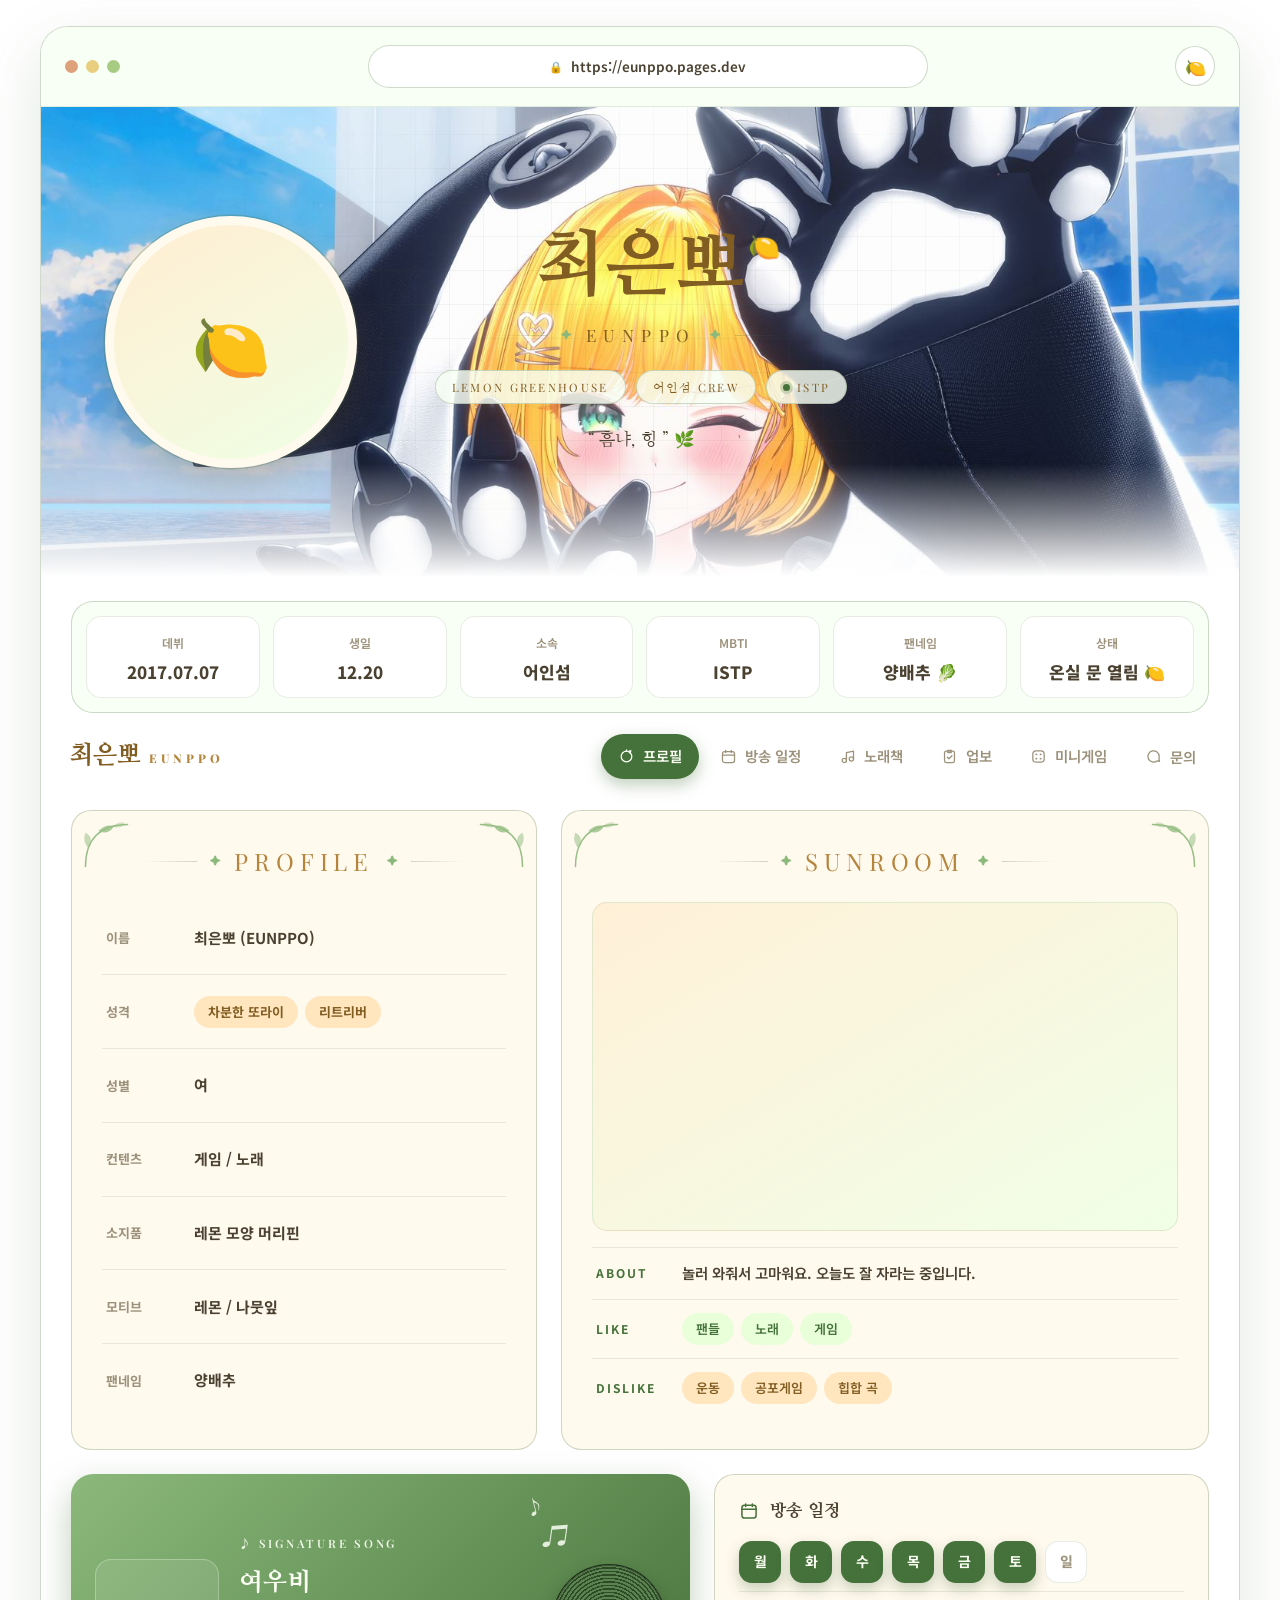
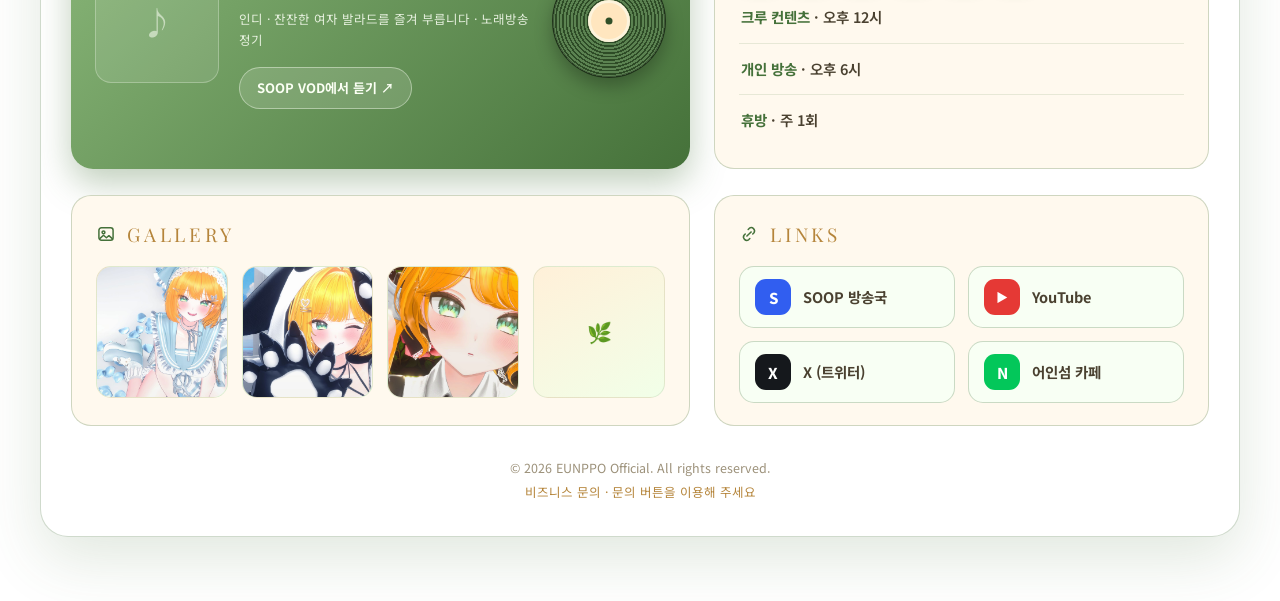
==== index.html @ ec1ce9b8 "Add files via upload" ====
<!DOCTYPE html>
<html lang="ko">
<head>
<meta charset="UTF-8">
<meta name="viewport" content="width=1180, user-scalable=yes">
<title>최은뽀 · 프로필</title>
<meta name="description" content="EUNPPO OFFICIAL — 최은뽀 프로필 페이지. 프로필 · 방송 일정 · 노래책.">
<meta property="og:type" content="website">
<meta property="og:title" content="최은뽀 · EUNPPO OFFICIAL">
<meta property="og:description" content="EUNPPO OFFICIAL — 볕 잘 드는 자리의 레몬나무 한 그루.">
<meta property="og:image" content="https://profile.img.sooplive.co.kr/LOGO/eu/eunpp0/eunpp0.jpg">
<link rel="icon" type="image/jpeg" href="https://profile.img.sooplive.co.kr/LOGO/eu/eunpp0/eunpp0.jpg">
<link rel="preconnect" href="https://fonts.googleapis.com">
<link rel="preconnect" href="https://fonts.gstatic.com" crossorigin>
<link href="https://fonts.googleapis.com/css2?family=Nanum+Myeongjo:wght@400;700;800&family=Playfair+Display:ital,wght@0,500;0,600;1,500&family=Noto+Sans+KR:wght@400;500;700;800&display=swap" rel="stylesheet">
<link rel="stylesheet" href="https://cdn.jsdelivr.net/gh/orioncactus/pretendard@v1.3.9/dist/web/static/pretendard.min.css">
<link rel="stylesheet" href="./style.css">
<script src="./pcview.js"></script>
<style>
  body{ --char:url('./assets/char.png'); }

  /* ── hero (moyo structure: photo fills the hero, avatar left / text centre / empty right slot) ── */
  .hero{ position:relative; height:470px; overflow:hidden;
    background:linear-gradient(180deg, var(--sub) 0%, var(--main) 58%, var(--sheet) 100%); }
  .hero::before{ content:''; position:absolute; inset:0; z-index:2; pointer-events:none;
    background-image:
      repeating-linear-gradient(0deg, var(--line-soft) 0 1px, transparent 1px 34px),
      repeating-linear-gradient(90deg, var(--line-soft) 0 1px, transparent 1px 34px);
    opacity:.5;
    -webkit-mask-image:radial-gradient(60% 80% at 50% 45%, #000 30%, transparent 78%);
            mask-image:radial-gradient(60% 80% at 50% 45%, #000 30%, transparent 78%); }
  .hero::after{ content:''; position:absolute; inset:0; z-index:2; pointer-events:none;
    background:linear-gradient(180deg, transparent 76%, var(--sheet) 100%); }
  #heroBg{ position:absolute; inset:0; width:100%; height:100%; object-fit:cover;
    object-position:50% 20%; display:block; }
  .hero-in{ position:relative; z-index:3; height:100%; display:flex; align-items:center; gap:52px; padding:0 64px; }
  .hero-ava{ flex-shrink:0; }
  .avatar{
    width:252px; height:252px; border-radius:50%;
    border:9px solid var(--card);
    box-shadow:0 0 0 1.5px var(--line), 0 14px 34px color-mix(in srgb, var(--main-deep) 20%, transparent);
    background:linear-gradient(150deg, color-mix(in srgb,var(--main) 70%,#fff), color-mix(in srgb,var(--sub) 70%,#fff));
    display:flex; align-items:center; justify-content:center;
    font-size:calc(64px * var(--fs-display));
    overflow:hidden; cursor:pointer;
  }
  .avatar img{ width:100%; height:100%; object-fit:cover; border-radius:50%; display:none; }
  .hero-mid{ flex:1; text-align:center; min-width:0; }
  .hero-right{ flex:0 0 250px; height:100%; }
  .h-title{
    font-family:var(--disp); font-weight:800;
    font-size:calc(72px * var(--fs-display)); line-height:1.05; letter-spacing:.04em;
    color:var(--logo); position:relative; display:inline-block;
  }
  .h-title .h-leaf{ position:absolute; right:-36px; top:6px; font-size:calc(26px * var(--fs-title)); }
  .h-sub{
    display:flex; align-items:center; justify-content:center; gap:14px; margin-top:16px;
    font-family:var(--serif); font-size:calc(17px * var(--fs-title)); letter-spacing:.42em;
    color:var(--main-deep);
  }
  .h-sub i{ flex:0 0 54px; height:1px; background:linear-gradient(90deg,transparent,var(--line)); }
  .h-sub i:last-child{ background:linear-gradient(-90deg,transparent,var(--line)); }
  .h-sub .dm{ font-size:calc(11px * var(--fs-label)); letter-spacing:0; color:var(--sub-mid); }
  .h-badges{ display:flex; justify-content:center; gap:10px; margin-top:20px; flex-wrap:wrap; }
  .hb{
    font-family:var(--serif); font-size:calc(11.5px * var(--fs-label)); letter-spacing:.2em;
    color:var(--main-deep); border:1.5px solid var(--line); border-radius:var(--radius-pill);
    background:color-mix(in srgb, var(--card2) 82%, transparent); padding:7px 16px 6px;
    display:inline-flex; align-items:center; gap:7px;
  }
  .hb.live b{ width:7px; height:7px; border-radius:50%; background:var(--accent);
    box-shadow:0 0 0 3px color-mix(in srgb,var(--accent) 24%,transparent); animation:pulse 1.6s ease infinite; }
  @keyframes pulse{ 0%,100%{transform:scale(1)} 50%{transform:scale(1.25)} }
  .h-quote{ margin-top:22px; font-family:var(--disp); font-size:calc(16.5px * var(--fs-title)); color:var(--text); }

  /* ── stat strip ── */
  .strip-wrap{ margin:24px 30px 0; background:var(--card2); border:1.5px solid var(--line); border-radius:22px; padding:14px; }
  .strip{ display:grid; grid-template-columns:repeat(6,minmax(0,1fr)); gap:13px; }
  .stat{ background:var(--sheet); border:1px solid var(--line-soft); border-radius:15px; padding:16px 8px 14px; text-align:center; }
  .stat .s-k{ display:block; font-size:calc(12px * var(--fs-body)); font-weight:600; color:var(--text-soft); }
  .stat .s-v{ display:block; font-size:calc(17px * var(--fs-title)); font-weight:800; color:var(--text); margin-top:8px; line-height:1.3; word-break:keep-all; }

  /* ── duo ── */
  .duo{ display:grid; grid-template-columns:.72fr 1fr; gap:24px; margin:24px 30px 0; align-items:stretch; }
  .duo > *{ min-width:0; }
  .plist{ flex:1; display:flex; flex-direction:column; }
  .prow{ flex:1; display:flex; align-items:center; gap:14px; padding:9px 4px; border-bottom:1px solid var(--line-soft); }
  .prow:last-child{ border-bottom:none; }
  .pkey{ width:74px; flex-shrink:0; font-size:calc(13px * var(--fs-body)); font-weight:700; color:var(--text-soft); }
  .pval{ flex:1; font-size:calc(15px * var(--fs-body)); font-weight:700; color:var(--text); line-height:1.5; word-break:keep-all; }

  .cc-body{ flex:1; display:flex; flex-direction:column; gap:16px; min-height:0; }
  .cc-img{ flex:none; aspect-ratio:16/9; border-radius:15px; position:relative; overflow:hidden;
    background:linear-gradient(150deg, color-mix(in srgb,var(--main) 62%,#fff), color-mix(in srgb,var(--sub) 62%,#fff));
    border:1px solid var(--line-soft); display:flex; align-items:center; justify-content:center;
    font-size:calc(26px * var(--fs-display)); color:var(--main-dark); }
  .cc-img iframe{ position:absolute; inset:0; width:100%; height:100%; border:0; }
  .cc-rows{ flex-shrink:0; display:flex; flex-direction:column; }
  .d-row{ display:flex; align-items:center; gap:14px; padding:13px 4px; border-top:1px solid var(--line-soft);
    color:var(--text); font-size:calc(14.5px * var(--fs-body)); }
  .d-row b{ font-size:calc(12px * var(--fs-label)); color:var(--sub-deep); letter-spacing:.16em; flex-shrink:0; width:72px; }
  .d-row span{ flex:1; font-weight:600; }

  /* ── signature song + schedule ── */
  .mid-duo{ display:grid; grid-template-columns:1.25fr 1fr; gap:24px; margin:24px 30px 0; }
  .mid-duo > *{ min-width:0; }
  .player{ position:relative; overflow:hidden; border-radius:22px;
    background:linear-gradient(135deg, var(--sub-mid), var(--sub-deep));
    padding:24px 152px 24px 24px; display:flex; align-items:center; gap:20px;
    color:var(--ink-on-dark); box-shadow:0 14px 34px color-mix(in srgb,var(--sub-deep) 34%,transparent); }
  .p-art{ flex-shrink:0; width:124px; height:124px; border-radius:16px;
    background:rgba(255,255,255,.10); border:1.5px solid color-mix(in srgb,var(--ink-on-dark) 28%,transparent);
    display:flex; align-items:center; justify-content:center;
    font-size:calc(32px * var(--fs-display)); color:color-mix(in srgb,var(--ink-on-dark) 55%,transparent); overflow:hidden; }
  .p-art img{ width:100%; height:100%; object-fit:cover; display:none; }
  .p-info{ flex:1; min-width:0; }
  .p-eyebrow{ font-family:var(--serif); font-size:calc(11.5px * var(--fs-label)); font-weight:600; letter-spacing:.24em; opacity:.9; }
  .p-title{ font-family:var(--disp); font-size:calc(25px * var(--fs-title)); font-weight:800; margin-top:8px; }
  .p-sub{ font-size:calc(12.5px * var(--fs-label)); opacity:.85; margin-top:4px; }
  .p-go{ display:inline-flex; align-items:center; gap:7px; margin-top:16px;
    border:1.5px solid color-mix(in srgb,var(--ink-on-dark) 42%,transparent);
    background:color-mix(in srgb,var(--ink-on-dark) 14%,transparent); color:var(--ink-on-dark);
    border-radius:var(--radius-pill); padding:9px 17px;
    font-size:calc(13px * var(--fs-body)); font-weight:700; transition:all var(--transition); }
  .p-go:hover{ background:var(--ink-on-dark); color:var(--main-deep); }
  .vinyl{ position:absolute; right:24px; top:50%; transform:translateY(-50%);
    width:114px; height:114px; border-radius:50%;
    background:repeating-radial-gradient(circle at 50% 50%,
      color-mix(in srgb, var(--sub-deep) 66%, #000000) 0 1.5px,
      color-mix(in srgb, var(--sub-deep) 88%, #FFFFFF) 1.5px 3.5px);
    box-shadow:inset 0 0 0 2px rgba(0,0,0,.32), 0 8px 18px rgba(0,0,0,.28);
    animation:spin 4.5s linear infinite; }
  .vinyl i{ position:absolute; left:50%; top:50%; transform:translate(-50%,-50%);
    width:42px; height:42px; border-radius:50%; background:var(--main);
    box-shadow:inset 0 0 0 3px color-mix(in srgb,var(--ink-on-dark) 55%,transparent); }
  .vinyl i::after{ content:''; position:absolute; left:50%; top:50%; transform:translate(-50%,-50%);
    width:7px; height:7px; border-radius:50%; background:color-mix(in srgb,var(--sub-deep) 70%,#000); }
  .pnote{ position:absolute; color:color-mix(in srgb,var(--ink-on-dark) 85%,transparent); pointer-events:none; }
  .pnote.n1{ right:146px; top:16px; font-size:19px; transform:rotate(-14deg); }
  .pnote.n2{ right:120px; top:38px; font-size:27px; transform:rotate(8deg); }
  @media (prefers-reduced-motion:reduce){ .vinyl{ animation:none } .hb.live b{ animation:none } }
  @keyframes spin{ to{ transform:translateY(-50%) rotate(360deg) } }

  .days{ display:flex; gap:9px; flex-wrap:wrap; margin-bottom:8px; }
  .day{ width:42px; height:42px; border-radius:13px; display:flex; align-items:center; justify-content:center;
    font-size:calc(14px * var(--fs-body)); font-weight:700;
    background:var(--sheet); border:1px solid var(--line-soft); color:var(--text-soft); }
  .day.on{ background:var(--accent); border-color:transparent; color:var(--ink-on-dark);
    box-shadow:0 6px 14px color-mix(in srgb,var(--sub-deep) 30%,transparent); }
  .s-row{ padding:13px 2px; font-size:calc(14.5px * var(--fs-body)); font-weight:600; color:var(--text); border-top:1px solid var(--line-soft); }
  .s-row:first-of-type{ margin-top:6px; }
  .s-row b{ color:var(--sub-deep); }

  /* ── archive rail ── */
  .adv{ margin:26px 30px 0; background:var(--card); border:1.5px solid var(--line); border-radius:20px; padding:22px 24px; }
  .adv-wrap{ position:relative; }
  .adv-grid{ display:grid; grid-auto-flow:column; grid-auto-columns:calc(33.333% - 12px); gap:18px;
    overflow-x:auto; scroll-behavior:smooth; scrollbar-width:none; padding-bottom:4px; }
  .adv-grid::-webkit-scrollbar{ display:none; }
  .acard{ background:var(--card2); border:1.5px solid var(--line); border-radius:17px; overflow:hidden;
    transition:transform .18s ease, box-shadow .18s ease; }
  .acard:hover{ transform:translateY(-3px); box-shadow:var(--shadow-hover); }
  .a-thumb{ aspect-ratio:16/9; position:relative;
    background:linear-gradient(150deg, color-mix(in srgb,var(--main) 60%,#fff), color-mix(in srgb,var(--sub) 60%,#fff));
    display:flex; align-items:center; justify-content:center; }
  .a-thumb iframe{ position:absolute; inset:0; width:100%; height:100%; border:0; }
  .a-thumb .pl{ width:40px; height:40px; border-radius:50%; border:2px solid var(--line);
    color:var(--main-dark); display:flex; align-items:center; justify-content:center;
    font-size:13px; padding-left:3px; }
  .a-meta{ padding:13px 15px 15px; }
  .a-cat{ font-size:calc(11.5px * var(--fs-label)); font-weight:700; color:var(--sub-deep); }
  .a-title{ font-size:calc(14.5px * var(--fs-body)); font-weight:700; color:var(--text); margin-top:5px; line-height:1.4; }
  .adv-btn{ position:absolute; top:50%; transform:translateY(-50%); z-index:3;
    width:38px; height:38px; border-radius:50%; border:1.5px solid var(--line);
    background:var(--sheet); color:var(--main-dark); font-size:18px; line-height:1; cursor:pointer;
    box-shadow:var(--shadow-hover); display:flex; align-items:center; justify-content:center; }
  .adv-btn:hover{ background:var(--sub); }
  .adv-btn.prev{ left:-43px; } .adv-btn.next{ right:-43px; }

  /* ── gallery + links ── */
  .bot-duo{ display:grid; grid-template-columns:1.25fr 1fr; gap:24px; margin:26px 30px 0; }
  .bot-duo > *{ min-width:0; }
  .g-grid{ display:grid; grid-template-columns:repeat(4,minmax(0,1fr)); gap:14px; }
  .g-thumb{ aspect-ratio:1/1; border-radius:15px; overflow:hidden;
    background:linear-gradient(150deg, color-mix(in srgb,var(--main) 60%,#fff), color-mix(in srgb,var(--sub) 60%,#fff));
    border:1px solid var(--line-soft); display:flex; align-items:center; justify-content:center;
    font-size:calc(20px * var(--fs-title)); color:var(--main-dark); }
  .g-thumb img{ width:100%; height:100%; object-fit:cover; }
  .l-grid{ display:grid; grid-template-columns:1fr 1fr; gap:13px; }
  .lbtn{ display:flex; align-items:center; gap:12px; background:var(--card2); border:1.5px solid var(--line);
    border-radius:15px; padding:12px 15px; font-size:calc(14.5px * var(--fs-body)); font-weight:700;
    color:var(--text); transition:all .18s ease; }
  .lbtn:hover{ transform:translateY(-2px); box-shadow:var(--shadow-hover); border-color:var(--accent); }
  .l-ic{ flex-shrink:0; width:36px; height:36px; border-radius:11px; display:flex; align-items:center;
    justify-content:center; color:#fff; font-size:calc(15px * var(--fs-body)); font-weight:800; }
  .l-ic.soop{ background:#315EF0; } .l-ic.yt{ background:#E53935; font-size:12px; }
  .l-ic.xx{ background:#15181C; } .l-ic.cafe{ background:#03C75A; }

  @media (max-width:960px){
    .hero{ height:auto; padding:40px 0 46px; }
    .hero-in{ flex-direction:column; gap:26px; padding:0 26px; text-align:center; }
    .hero-right{ display:none; }
    .avatar{ width:180px; height:180px; border-width:7px; }
    .h-title{ font-size:50px; }
    .strip{ grid-template-columns:repeat(3,minmax(0,1fr)); }
    .duo,.mid-duo,.bot-duo{ grid-template-columns:minmax(0,1fr); }
    .player{ padding-right:24px; } .vinyl,.pnote{ display:none; }
    .adv-grid{ grid-auto-columns:calc(50% - 9px); }
    .strip-wrap,.duo,.mid-duo,.adv,.bot-duo{ margin-left:16px; margin-right:16px; }
  }
  @media (max-width:560px){
    .strip{ grid-template-columns:repeat(2,minmax(0,1fr)); }
    .adv-grid{ grid-auto-columns:82%; }
    .g-grid{ grid-template-columns:repeat(2,minmax(0,1fr)); }
    .l-grid{ grid-template-columns:minmax(0,1fr); }
    .adv-btn.prev{ left:-9px } .adv-btn.next{ right:-9px }
    .prow{ flex-direction:column; align-items:flex-start; gap:2px; }
    .pkey{ width:auto; }
  }
</style>
</head>
<body>
<script>
  try { if (window.self !== window.top) document.body.classList.add('embed'); }
  catch (e) { document.body.classList.add('embed'); }
  if (localStorage.getItem('theme') === 'dark') document.body.classList.add('dark');
</script>

<div class="sheet stagger">

  <div class="chrome">
    <span class="dots"><i></i><i></i><i></i></span>
    <div class="addr"><span class="lock">🔒</span> https://eunppo.pages.dev</div>
    <button class="theme-switch" id="themeSwitch" type="button" aria-label="다크모드 전환"><span id="themeKnob">🍋</span></button>
  </div>

  <section class="hero" id="heroScene">
    <img id="heroBg" src="./assets/hero.jpg" alt="" referrerpolicy="no-referrer">
    <div class="hero-in">
      <div class="hero-ava">
        <div class="avatar" id="avatarWrap">
          <span id="avatarEmoji">🍋</span>
          <img id="avatarImg" alt="" referrerpolicy="no-referrer" onerror="this.style.display='none'">
        </div>
      </div>
      <div class="hero-mid">
        <h1 class="h-title" id="hero-name">최은뽀<span class="h-leaf">🍋</span></h1>
        <div class="h-sub"><i></i><span class="dm">✦</span>EUNPPO<span class="dm">✦</span><i></i></div>
        <div class="h-badges" id="heroBadges">
          <span class="hb">LEMON GREENHOUSE</span>
          <span class="hb">어인섬 CREW</span>
          <span class="hb live"><b></b>ISTP</span>
        </div>
        <p class="h-quote">“ <span id="hero-quote">흠냐, 힝</span> ”<span> 🌿</span></p>
      </div>
      <div class="hero-right" aria-hidden="true"></div>
    </div>
  </section>

  <div class="strip-wrap">
    <div class="strip">
      <div class="stat"><span class="s-k">데뷔</span><span class="s-v" id="stat-debut">2017.07.07</span></div>
      <div class="stat"><span class="s-k">생일</span><span class="s-v" id="stat-birth">12.20</span></div>
      <div class="stat"><span class="s-k">소속</span><span class="s-v" id="stat-crew">어인섬</span></div>
      <div class="stat"><span class="s-k">MBTI</span><span class="s-v" id="stat-mbti">ISTP</span></div>
      <div class="stat"><span class="s-k">팬네임</span><span class="s-v" id="stat-fan">양배추 🥬</span></div>
      <div class="stat"><span class="s-k">상태</span><span class="s-v" id="stat-status">온실 문 열림 🍋</span></div>
    </div>
  </div>

  <nav class="nav"><div class="nav-inner">
      <a class="nav-logo" href="./">최은뽀<span class="lg-en">EUNPPO</span></a>
      <a href="./" class="ntab active"><svg viewBox="0 0 24 24" fill="none" stroke="currentColor" stroke-width="1.8" stroke-linecap="round" stroke-linejoin="round"><circle cx="12" cy="12" r="7.5"/><path d="M12 4.5V2.8M14.6 5.2c1.6-1.4 3.6-1.6 3.6-1.6s-.4 2-2 3.2"/></svg>프로필</a>
      <a href="./schedule/" class="ntab"><svg viewBox="0 0 24 24" fill="none" stroke="currentColor" stroke-width="1.8" stroke-linecap="round" stroke-linejoin="round"><rect x="3.5" y="5" width="17" height="15.5" rx="3"/><path d="M8 3.5v3M16 3.5v3M3.5 10h17"/></svg>방송 일정</a>
      <a href="./song/" class="ntab"><svg viewBox="0 0 24 24" fill="none" stroke="currentColor" stroke-width="1.8" stroke-linecap="round" stroke-linejoin="round"><circle cx="7.5" cy="17.5" r="3"/><circle cx="17.5" cy="15.5" r="3"/><path d="M10.5 17.5V6.5l10-2v11"/></svg>노래책</a>
      <a href="./work/" class="ntab"><svg viewBox="0 0 24 24" fill="none" stroke="currentColor" stroke-width="1.8" stroke-linecap="round" stroke-linejoin="round"><rect x="5" y="4.5" width="14" height="16" rx="2.5"/><path d="M9.5 3.5h5v3h-5z"/><path d="M9 13l2.2 2.2L15.5 11"/></svg>업보</a>
      <a href="./game/" class="ntab"><svg viewBox="0 0 24 24" fill="none" stroke="currentColor" stroke-width="1.8" stroke-linecap="round" stroke-linejoin="round"><rect x="4" y="4" width="16" height="16" rx="4.5"/><circle cx="9" cy="9" r="1.4" fill="currentColor" stroke="none"/><circle cx="15" cy="9" r="1.4" fill="currentColor" stroke="none"/><circle cx="9" cy="15" r="1.4" fill="currentColor" stroke="none"/><circle cx="15" cy="15" r="1.4" fill="currentColor" stroke="none"/></svg>미니게임</a>
      <button class="ntab" type="button" onclick="openInquiry()"><svg viewBox="0 0 24 24" fill="none" stroke="currentColor" stroke-width="1.8" stroke-linecap="round" stroke-linejoin="round"><path d="M20 12a8 8 0 1 0-3.1 6.3L20.5 19l-.8-3.4A8 8 0 0 0 20 12z"/></svg>문의</button>
    </div></nav>

  <div class="duo">
    <section class="ornate">
      <svg class="corner tl" viewBox="0 0 70 70" fill="none"><path d="M6 52C6 22 22 6 52 6" stroke="currentColor" stroke-width="1.6" stroke-linecap="round"/><path d="M20 13q9-8 17-5-5 10-17 5z" fill="currentColor" opacity=".8"/><path d="M9 32q-7-9-3-17 10 5 3 17z" fill="currentColor" opacity=".55"/><path d="M36 8q7-6 13-4-4 8-13 4z" fill="currentColor" opacity=".4"/></svg>
      <svg class="corner tr" viewBox="0 0 70 70" fill="none"><path d="M6 52C6 22 22 6 52 6" stroke="currentColor" stroke-width="1.6" stroke-linecap="round"/><path d="M20 13q9-8 17-5-5 10-17 5z" fill="currentColor" opacity=".8"/><path d="M9 32q-7-9-3-17 10 5 3 17z" fill="currentColor" opacity=".55"/><path d="M36 8q7-6 13-4-4 8-13 4z" fill="currentColor" opacity=".4"/></svg>
      <div class="ohd" style="margin:0 0 20px"><i></i><span class="dm">✦</span>PROFILE<span class="dm">✦</span><i></i></div>
      <div class="plist">
        <div class="prow"><span class="pkey">이름</span><span class="pval" id="info-name">최은뽀 (EUNPPO)</span></div>
        <div class="prow"><span class="pkey">성격</span><div class="tags" id="info-tags"><span class="tag">차분한 또라이</span><span class="tag">리트리버</span></div></div>
        <div class="prow"><span class="pkey">성별</span><span class="pval" id="info-gender">여</span></div>
        <div class="prow"><span class="pkey">컨텐츠</span><span class="pval" id="info-content">게임 / 노래</span></div>
        <div class="prow"><span class="pkey">소지품</span><span class="pval" id="info-item">레몬 모양 머리핀</span></div>
        <div class="prow"><span class="pkey">모티브</span><span class="pval" id="info-motif">레몬 / 나뭇잎</span></div>
        <div class="prow"><span class="pkey">팬네임</span><span class="pval" id="info-fandom">양배추</span></div>
      </div>
    </section>

    <section class="ornate">
      <svg class="corner tl" viewBox="0 0 70 70" fill="none"><path d="M6 52C6 22 22 6 52 6" stroke="currentColor" stroke-width="1.6" stroke-linecap="round"/><path d="M20 13q9-8 17-5-5 10-17 5z" fill="currentColor" opacity=".8"/><path d="M9 32q-7-9-3-17 10 5 3 17z" fill="currentColor" opacity=".55"/><path d="M36 8q7-6 13-4-4 8-13 4z" fill="currentColor" opacity=".4"/></svg>
      <svg class="corner tr" viewBox="0 0 70 70" fill="none"><path d="M6 52C6 22 22 6 52 6" stroke="currentColor" stroke-width="1.6" stroke-linecap="round"/><path d="M20 13q9-8 17-5-5 10-17 5z" fill="currentColor" opacity=".8"/><path d="M9 32q-7-9-3-17 10 5 3 17z" fill="currentColor" opacity=".55"/><path d="M36 8q7-6 13-4-4 8-13 4z" fill="currentColor" opacity=".4"/></svg>
      <div class="ohd" style="margin:0 0 20px"><i></i><span class="dm">✦</span>SUNROOM<span class="dm">✦</span><i></i></div>
      <div class="cc-body">
        <div class="cc-img" id="ccImgBox">
            <iframe id="cc-media" src="https://vod.sooplive.co.kr/player/202554605/embed?showChat=false&autoPlay=false&mutePlay=false" title="최은뽀 노래" frameborder="0" allowfullscreen scrolling="no"></iframe>
          </div>
        <div class="cc-rows">
          <div class="d-row"><b>ABOUT</b><span id="msg">놀러 와줘서 고마워요. 오늘도 잘 자라는 중입니다.</span></div>
          <div class="d-row"><b>LIKE</b><div class="tags" id="like-list"></div></div>
          <div class="d-row"><b>DISLIKE</b><div class="tags" id="dislike-list"></div></div>
        </div>
      </div>
    </section>
  </div>

  <div class="mid-duo">
    <div class="player">
      <div class="p-art" id="pArt"><span>♪</span><img id="sing-art" alt="" referrerpolicy="no-referrer"></div>
      <div class="p-info">
        <div class="p-eyebrow">♪ SIGNATURE SONG</div>
        <div class="p-title" id="sing-title">여우비</div>
        <div class="p-sub" id="sing-sub">인디 · 잔잔한 여자 발라드를 즐겨 부릅니다</div>
        <a class="p-go" id="sing-link" href="https://vod.sooplive.com/player/202554605?change_second=15688" target="_blank" rel="noreferrer">SOOP VOD에서 듣기 ↗</a>
      </div>
      <div class="vinyl"><i></i></div>
      <span class="pnote n1">♪</span><span class="pnote n2">♫</span>
    </div>
    <section class="card">
      <div class="sec-hd kr"><svg viewBox="0 0 24 24" fill="none" stroke="currentColor" stroke-width="1.8" stroke-linecap="round" stroke-linejoin="round"><rect x="3.5" y="5" width="17" height="15.5" rx="3"/><path d="M8 3.5v3M16 3.5v3M3.5 10h17"/></svg>방송 일정</div>
      <div class="days">
        <span class="day" id="day-0">월</span>
        <span class="day" id="day-1">화</span>
        <span class="day" id="day-2">수</span>
        <span class="day" id="day-3">목</span>
        <span class="day" id="day-4">금</span>
        <span class="day" id="day-5">토</span>
        <span class="day" id="day-6">일</span>
      </div>
      <div class="s-row" id="sched-line1"><b>크루 컨텐츠</b> · 오후 12시</div>
      <div class="s-row" id="sched-line2"><b>개인 방송</b> · 오후 6시</div>
      <div class="s-row" id="sched-line3"><b>휴방</b> · 주 1회</div>
    </section>
  </div>

  <section class="adv" id="songs-card">
    <div class="sec-hd"><svg viewBox="0 0 24 24" fill="none" stroke="currentColor" stroke-width="1.8" stroke-linecap="round" stroke-linejoin="round"><circle cx="12" cy="12" r="8.5"/><path d="M10.2 9.2l4.6 2.8-4.6 2.8z" fill="currentColor" stroke="none"/></svg>ARCHIVE</div>
    <div class="adv-wrap">
      <button class="adv-btn prev" type="button" aria-label="이전" onclick="advScroll(-1)">‹</button>
      <div class="adv-grid" id="ovod-grid"></div>
      <button class="adv-btn next" type="button" aria-label="다음" onclick="advScroll(1)">›</button>
    </div>
  </section>

  <div class="bot-duo">
    <section class="card">
      <div class="sec-hd"><svg viewBox="0 0 24 24" fill="none" stroke="currentColor" stroke-width="1.8" stroke-linecap="round" stroke-linejoin="round"><rect x="3.5" y="4.5" width="17" height="15" rx="3"/><circle cx="9" cy="10" r="1.7"/><path d="M4.5 17.5l4.5-4 3.5 3 3-2.5 4 3.5"/></svg>GALLERY</div>
      <div class="g-grid">
        <div class="g-thumb"><img id="gallery-1" src="./assets/photo-1.jpg" alt="" referrerpolicy="no-referrer" loading="lazy"></div>
        <div class="g-thumb"><img id="gallery-2" src="./assets/photo-2.jpg" alt="" referrerpolicy="no-referrer" loading="lazy"></div>
        <div class="g-thumb"><img id="gallery-3" src="./assets/photo-3.jpg" alt="" referrerpolicy="no-referrer" loading="lazy"></div>
        <div class="g-thumb"><span>🌿</span><img id="gallery-4" alt="" referrerpolicy="no-referrer" loading="lazy" style="display:none"></div>
      </div>
    </section>
    <section class="card">
      <div class="sec-hd"><svg viewBox="0 0 24 24" fill="none" stroke="currentColor" stroke-width="1.8" stroke-linecap="round" stroke-linejoin="round"><path d="M9.5 14.5l5-5"/><path d="M11 6.5L12.5 5a4 4 0 0 1 5.5 5.5L16.5 12M13 17.5L11.5 19a4 4 0 0 1-5.5-5.5L7.5 12"/></svg>LINKS</div>
      <div class="l-grid">
        <a class="lbtn" id="link-soop" href="https://www.sooplive.com/station/eunpp0" target="_blank" rel="noreferrer"><span class="l-ic soop">S</span>SOOP 방송국</a>
        <a class="lbtn" id="link-youtube" href="https://www.youtube.com/@eunppo1220" target="_blank" rel="noreferrer"><span class="l-ic yt">▶</span>YouTube</a>
        <a class="lbtn" id="link-x" href="https://x.com/eunppo04" target="_blank" rel="noreferrer"><span class="l-ic xx">X</span>X (트위터)</a>
        <a class="lbtn" id="link-cafe" href="https://cafe.naver.com/fishmanisland" target="_blank" rel="noreferrer"><span class="l-ic cafe">N</span>어인섬 카페</a>
      </div>
    </section>
  </div>

  <footer>© 2026 EUNPPO Official. All rights reserved.<br><span class="biz">비즈니스 문의 · 문의 버튼을 이용해 주세요</span></footer>
</div>

<div class="iq-ov" id="iq-ov" onclick="if(event.target===this)closeInquiry()">
  <div class="iq-modal">
    <div class="iq-title">✉️ 최은뽀에게</div>
    <div class="iq-desc">남긴 내용은 관리자만 확인합니다</div>
    <input class="iq-input" id="iq-nick" placeholder="닉네임 (비우면 익명)">
    <textarea class="iq-input" id="iq-msg" rows="4" placeholder="하고 싶은 말"></textarea>
    <div class="iq-btns">
      <button class="iq-cancel" type="button" onclick="closeInquiry()">취소</button>
      <button class="iq-send" type="button" onclick="sendInquiry()">보내기 🍋</button>
    </div>
  </div>
</div>

<div class="toast" id="toast"></div>

<script src="https://cdn.jsdelivr.net/npm/@supabase/supabase-js@2/dist/umd/supabase.min.js"></script>
<script src="./supabase.js"></script>
<script src="./site.js"></script>
<script>
const defaults = {
  'soop-id':'eunpp0', avatar:'', 'hero-bg':'',
  'hero-quote':'흠냐, 힝',
  'hero-badges':'LEMON GREENHOUSE,어인섬 CREW,ISTP',
  'stat-debut':'2017.07.07', 'stat-birth':'12.20', 'stat-crew':'어인섬',
  'stat-mbti':'ISTP', 'stat-fan':'양배추 🥬', 'stat-status':'온실 문 열림 🍋',
  'info-name':'최은뽀 (EUNPPO)',
  'info-tags':'차분한 또라이, 리트리버',
  'info-gender':'여', 'info-content':'게임 / 노래',
  'info-item':'레몬 모양 머리핀', 'info-motif':'레몬 / 나뭇잎', 'info-fandom':'양배추',
  msg:'놀러 와줘서 고마워요. 오늘도 잘 자라는 중입니다.',
  'like-list':'팬들, 노래, 게임',
  'dislike-list':'운동, 공포게임, 힙합 곡',
  'sing-title':'여우비',
  'sing-sub':'인디 · 잔잔한 여자 발라드를 즐겨 부릅니다 · 노래방송 정기',
  'sing-link':'https://vod.sooplive.com/player/202554605?change_second=15688',
  'sing-art':'', 'cc-media':'202554605',
  'sched-line1':'크루 컨텐츠 · 오후 12시',
  'sched-line2':'개인 방송 · 오후 6시',
  'sched-line3':'휴방 · 주 1회',
  days:'0,1,2,3,4,5',
  'gallery-1':'', 'gallery-2':'', 'gallery-3':'', 'gallery-4':'',
  'link-soop':'https://www.sooplive.com/station/eunpp0',
  'link-youtube':'https://www.youtube.com/@eunppo1220',
  'link-x':'https://x.com/eunppo04',
  'link-cafe':'https://cafe.naver.com/fishmanisland'
};

function advScroll(dir){
  var g = document.getElementById('ovod-grid');
  if (g) g.scrollBy({ left: dir * Math.round(g.clientWidth * 0.6), behavior:'smooth' });
}

/* a bold key + a plain rest, split on the first ' · ' */
function schedLine(id, v){
  var el = document.getElementById(id); if (!el) return;
  var s = txt(v); if (!s) return;
  var i = s.indexOf('·');
  if (i < 0) { el.innerHTML = '<b>' + esc(s) + '</b>'; return; }
  el.innerHTML = '<b>' + esc(s.slice(0, i).trim()) + '</b> · ' + esc(s.slice(i + 1).trim());
}

async function load(){
  var d = Object.assign({}, defaults);
  try {
    var saved = await window.profileData;
    Object.keys(saved || {}).forEach(function(k){
      if (saved[k] !== '' && saved[k] != null) d[k] = saved[k];
    });
  } catch (e) { console.log('profile load', e); }

  try {
    var url = txt(d.avatar) || soopAvatar(txt(d['soop-id']));
    var img = document.getElementById('avatarImg');
    var ph  = document.getElementById('avatarEmoji');
    if (url && img) {
      img.src = url;
      img.onload = function(){ img.style.display = 'block'; if (ph) ph.style.display = 'none'; };
    }
    setImg('heroBg', d['hero-bg']);

    setText(['hero-quote','stat-debut','stat-birth','stat-crew','stat-mbti','stat-fan','stat-status',
             'info-name','info-gender','info-content','info-item','info-motif','info-fandom',
             'sing-title','sing-sub'], d);
    var about = document.getElementById('msg');
    if (about && txt(d.msg)) about.textContent = txt(d.msg);

    var badges = toList(d['hero-badges']);
    if (badges.length) {
      document.getElementById('heroBadges').innerHTML = badges.map(function(b, i){
        return i === badges.length - 1
          ? '<span class="hb live"><b></b>' + esc(b) + '</span>'
          : '<span class="hb">' + esc(b) + '</span>';
      }).join('');
    }

    renderTags('info-tags', d['info-tags']);
    renderChips('like-list', d['like-list'], 'leaf');
    renderChips('dislike-list', d['dislike-list']);
    renderDays(d.days);
    ['sched-line1','sched-line2','sched-line3'].forEach(function(id){ schedLine(id, d[id]); });

    var sl = document.getElementById('sing-link');
    if (sl && txt(d['sing-link'])) sl.href = txt(d['sing-link']);
    setImg('sing-art', d['sing-art']);
    var cc = document.getElementById('cc-media');
    var vid = txt(d['cc-media']);
    if (cc && vid) cc.src = 'https://vod.sooplive.co.kr/player/' + encodeURIComponent(vid) +
      '/embed?showChat=false&autoPlay=false&mutePlay=false';
    ['gallery-1','gallery-2','gallery-3','gallery-4'].forEach(function(k){
      if (txt(d[k])) setImg(k, d[k]);
    });
    setLinks(d, ['link-soop','link-youtube','link-x','link-cafe']);

    /* birthday D-Day badge appended to the stat cell */
    var mmdd = parseMMDD(d['stat-birth']);
    if (mmdd && typeof fxDday === 'function') {
      var n = fxDday(mmdd);
      var cell = document.getElementById('stat-birth');
      if (n !== null && cell) cell.textContent = txt(d['stat-birth']) + (n === 0 ? ' 🎉' : ' (D-' + n + ')');
    }
  } catch (e) { console.log('render', e); }

  document.body.classList.add('ready');
}

async function loadArchive(){
  var card = document.getElementById('songs-card');
  var grid = document.getElementById('ovod-grid');
  if (!card || !grid) return;
  var list = [];
  try { list = await fetchAll('original_songs', { order:'id', asc:false }); } catch (e) { list = []; }
  if (!list.length) { card.style.display = 'none'; return; }
  card.style.display = '';
  grid.innerHTML = list.map(function(s){
    var vid = txt(s.vod_id);
    return '<div class="acard"><div class="a-thumb">' +
      (vid ? '<iframe src="https://vod.sooplive.co.kr/player/' + encodeURIComponent(vid) +
             '/embed?showChat=false&autoPlay=false&mutePlay=false" frameborder="0" allowfullscreen scrolling="no"></iframe>'
           : '<span class="pl">▶</span>') +
      '</div><div class="a-meta"><div class="a-cat">기록 영상</div>' +
      '<div class="a-title">' + esc(s.title) + '</div></div></div>';
  }).join('');
}

load();
loadArchive();
setTimeout(function(){ document.body.classList.add('ready'); }, 1600);
</script>
<script src="./fx.js"></script>
<script>
(function(){
  if (typeof window.fxHearts === 'function') return;
  var fx = document.createElement('div'); fx.id = 'fx';
  fx.style.cssText = 'position:fixed;inset:0;z-index:0;pointer-events:none;overflow:hidden';
  document.body.appendChild(fx);
  for (var i = 0; i < 12; i++) {
    var s = document.createElement('span');
    s.className = 'fxfb'; s.textContent = '🍋';
    s.style.left = (Math.random() * 100).toFixed(1) + 'vw';
    s.style.fontSize = (9 + Math.random() * 7).toFixed(0) + 'px';
    fx.appendChild(s);
  }
})();
</script>
</body>
</html>
---- style.css ----
/* Load order: style.css -> pcview.js -> supabase.js -> site.js -> page script -> fx.js -> preview fallback */

:root{
  /* Client-supplied brand tones. Cream is the surface, green is the accent.
     Everything else is a lightness shift of one of these two. */
  --main:       #FFE6BF;
  --sub:        #E8FFD9;

  /* cream family — lemon: logo, serif headings, warm tints */
  --main-light: color-mix(in srgb, var(--main) 46%, #FFFFFF 54%);
  --main-dark:  color-mix(in srgb, var(--main) 22%, #A06A16 78%);
  --main-deep:  color-mix(in srgb, var(--main) 14%, #6E4708 86%);
  --logo:       var(--main-deep);

  /* green family — leaf: every filled/active surface */
  --sub-mid:  color-mix(in srgb, var(--sub) 40%, #4E8A3C 60%);
  --sub-deep: color-mix(in srgb, var(--sub) 12%, #2F5E24 88%);
  --accent:   var(--sub-deep);

  /* page + paper, mixed straight from the two brand tones */
  --bg:    #FFFFFF;
  --sheet: #FFFFFF;
  --card:  color-mix(in srgb, var(--main) 26%, #FFFFFF 74%);
  --card2: color-mix(in srgb, var(--sub) 30%, #FFFFFF 70%);

  --text:      #4A4130;
  --text-mid:  #746951;
  --text-soft: #9C917A;
  --ink-on-dark:#FBFFF4;

  --line:      color-mix(in srgb, var(--sub-deep) 26%, transparent);
  --line-soft: color-mix(in srgb, var(--sub-deep) 13%, transparent);
  --shadow:      0 22px 60px color-mix(in srgb, var(--sub-deep) 16%, transparent);
  --shadow-hover:0 12px 28px color-mix(in srgb, var(--sub-deep) 22%, transparent);

  --fs-display:1; --fs-title:1; --fs-body:1; --fs-label:1;

  --disp:  'Nanum Myeongjo','Gowun Batang',serif;
  --serif: 'Playfair Display','Nanum Myeongjo',serif;
  --body:  'Pretendard','Noto Sans KR',system-ui,sans-serif;

  --radius-lg:24px; --radius-md:16px; --radius-sm:10px; --radius-pill:999px;
  --transition:.2s ease;
  --page-width:1200px;
}

body.dark{
  --main:       #4C3E23;
  --sub:        #2C3B26;
  --main-light: #3A2F1C;
  --main-dark:  #F0CD95;
  --main-deep:  #FFE6BF;
  --logo:       var(--main-dark);
  --sub-mid:    #9FCF92;
  --sub-deep:   #BFE3B2;
  --accent:     var(--sub-deep);

  --bg:    #121212;
  --sheet: #1B1B1B;
  --card:  #242018;
  --card2: #26261A;

  --text:      #F3ECDA;
  --text-mid:  #CEC4AB;
  --text-soft: #A1977F;
  --ink-on-dark:#20240F;

  --line:      color-mix(in srgb, var(--sub-deep) 24%, transparent);
  --line-soft: color-mix(in srgb, var(--sub-deep) 12%, transparent);
  --shadow:      0 22px 60px rgba(0,0,0,.55);
  --shadow-hover:0 12px 28px rgba(0,0,0,.5);
}

/* ================= base ================= */

html{ -webkit-text-size-adjust:100%; text-size-adjust:100%; scroll-behavior:smooth; }
*{ margin:0; padding:0; box-sizing:border-box; }

body{
  font-family:var(--body);
  font-size:calc(15px * var(--fs-body));
  line-height:1.7;
  color:var(--text);
  background:var(--bg);
  padding:26px 20px 64px;
  overflow-x:hidden;
  -webkit-font-smoothing:antialiased;
  transition:background var(--transition), color var(--transition);
}
a{ color:inherit; text-decoration:none; }
img{ max-width:100%; display:block; }
button,input,textarea,select{ font-family:inherit; }
::selection{ background:var(--main); color:var(--main-deep); }
a:focus-visible, button:focus-visible{ outline:2px solid var(--accent); outline-offset:2px; }

/* ================= browser sheet ================= */

.sheet{
  max-width:var(--page-width); margin:0 auto; position:relative;
  background:var(--sheet);
  border:1.5px solid var(--line);
  border-radius:28px;
  box-shadow:var(--shadow);
  overflow:hidden;
  padding-bottom:12px;
}

.chrome{
  display:flex; align-items:center; gap:18px;
  padding:18px 24px;
  border-bottom:1.5px solid var(--line-soft);
  background:var(--card2);
}
.dots{ display:inline-flex; gap:8px; flex-shrink:0; }
.dots i{ width:13px; height:13px; border-radius:50%; }
.dots i:nth-child(1){ background:#DFA07C; }
.dots i:nth-child(2){ background:#E8CE7E; }
.dots i:nth-child(3){ background:#A8CB84; }
.addr{
  flex:1; max-width:560px; margin:0 auto;
  display:flex; align-items:center; justify-content:center; gap:8px;
  font-size:calc(13.5px * var(--fs-body)); font-weight:600; color:var(--text);
  background:var(--sheet); border:1.5px solid var(--line);
  border-radius:var(--radius-pill); padding:9px 18px;
  white-space:nowrap; overflow:hidden; text-overflow:ellipsis;
}
.addr .lock{ font-size:calc(11px * var(--fs-label)); color:var(--main-dark); }
.theme-switch{
  flex-shrink:0; width:40px; height:40px; border-radius:50%;
  border:1.5px solid var(--line); background:var(--sheet);
  cursor:pointer; font-size:calc(17px * var(--fs-title)); line-height:1;
  display:flex; align-items:center; justify-content:center;
  transition:transform var(--transition), background var(--transition);
}
.theme-switch:hover{ transform:rotate(-14deg); background:var(--main); }

/* ================= pill nav (identical on every page) ================= */

.nav{ position:static; background:transparent; border:0; }
.nav-inner{
  width:100%; padding:16px 26px 2px;
  display:flex; align-items:center; flex-wrap:wrap; gap:4px;
}
.nav a.nav-logo,
a.nav-logo{
  font-family:var(--disp); font-weight:800;
  font-size:calc(25px * var(--fs-title)); color:var(--logo);
  margin-right:auto; padding:6px 10px 6px 2px;
  display:inline-flex; align-items:baseline; gap:8px;
}
a.nav-logo .lg-en{
  font-family:var(--serif); font-size:calc(12px * var(--fs-label));
  letter-spacing:.34em; color:var(--main-dark);
}
a.nav-logo:hover{ background:transparent; }
.ntab{
  display:inline-flex; align-items:center; gap:8px;
  padding:10px 17px; border-radius:var(--radius-pill); border:0; background:none;
  font-family:var(--body); font-size:calc(14.5px * var(--fs-body)); font-weight:600;
  color:var(--text-soft); cursor:pointer; white-space:nowrap;
  transition:all .18s ease;
}
.ntab svg{ width:17px; height:17px; flex-shrink:0; }
.ntab:hover{ background:var(--main); color:var(--main-deep); }
.ntab.active{
  background:var(--accent); color:var(--ink-on-dark);
  box-shadow:0 6px 16px color-mix(in srgb, var(--sub-deep) 34%, transparent);
}

/* ================= serif ornament headings ================= */

.ohd{
  display:flex; align-items:center; justify-content:center; gap:13px;
  font-family:var(--serif); font-size:calc(24px * var(--fs-display));
  letter-spacing:.24em; color:var(--main-dark); margin:14px 0 0;
}
.ohd i{ flex:0 0 52px; height:1px; background:linear-gradient(90deg,transparent,var(--line)); }
.ohd i:last-child{ background:linear-gradient(-90deg,transparent,var(--line)); }
.ohd .dm{ font-size:calc(11px * var(--fs-label)); letter-spacing:0; color:var(--sub-mid); }
.ohd-sub{
  text-align:center; font-family:var(--disp);
  font-size:calc(14px * var(--fs-body)); color:var(--text-soft);
  margin:8px 0 0; letter-spacing:.14em;
}


/* ================= cards ================= */

.container{ padding:6px 30px 0; }

.card{
  background:var(--card); border:1.5px solid var(--line);
  border-radius:20px; padding:22px 24px;
}
.card-title{
  font-family:var(--disp); font-weight:800;
  font-size:calc(17px * var(--fs-title)); color:var(--text);
  margin-bottom:14px; display:flex; align-items:center; gap:9px;
}
.sec-hd{
  display:flex; align-items:center; gap:11px;
  font-family:var(--serif); font-size:calc(19px * var(--fs-title));
  letter-spacing:.2em; color:var(--main-dark); margin-bottom:16px;
}
.sec-hd.kr{
  font-family:var(--disp); font-size:calc(16.5px * var(--fs-title));
  font-weight:800; letter-spacing:.02em; color:var(--text);
}
.sec-hd svg{ width:20px; height:20px; color:var(--accent); flex-shrink:0; }

/* ornate framed card (corner leaves) */
.ornate{
  position:relative; display:flex; flex-direction:column;
  background:var(--card); border:1.5px solid var(--line);
  border-radius:20px; padding:30px 30px 32px;
}
.corner{ position:absolute; width:64px; height:64px; color:var(--sub-mid); opacity:.9; pointer-events:none; }
.corner.tl{ top:8px; left:8px; }
.corner.tr{ top:8px; right:8px; transform:scaleX(-1); }

/* ================= common bits ================= */

.tags{ display:flex; flex-wrap:wrap; gap:7px; }
.tag,.chip{
  background:var(--main); color:var(--main-deep);
  border-radius:var(--radius-pill); padding:5px 14px;
  font-size:calc(13px * var(--fs-body)); font-weight:700;
  display:inline-flex; white-space:nowrap;
}
.chip.leaf{ background:var(--sub); color:var(--sub-deep); }
.tag:empty,.chip:empty{ display:none; }
.badge{
  display:inline-flex; padding:4px 11px; border-radius:var(--radius-pill);
  font-size:calc(11px * var(--fs-label)); font-weight:800;
  background:var(--main); color:var(--main-deep);
}
.badge-pink{ background:var(--sub); color:var(--sub-deep); }

.btn{
  display:inline-flex; align-items:center; justify-content:center; gap:7px;
  padding:11px 19px; border-radius:var(--radius-pill);
  border:1.5px solid var(--line); background:var(--card2); color:var(--main-deep);
  font-size:calc(14px * var(--fs-body)); font-weight:700;
  cursor:pointer; transition:all var(--transition);
}
.btn:hover{ background:var(--main); transform:translateY(-1px); }
.btn-primary{ background:var(--accent); border-color:var(--accent); color:var(--ink-on-dark); }
.btn-primary:hover{ background:var(--sub-mid); border-color:var(--sub-mid); color:var(--ink-on-dark); }
.btn.sm{ padding:8px 14px; font-size:calc(12.5px * var(--fs-body)); }

.input{
  width:100%; box-sizing:border-box;
  padding:12px 15px; border-radius:13px;
  border:1.5px solid var(--line); background:var(--card2); color:var(--text);
  font-size:calc(14px * var(--fs-body)); outline:none;
  transition:border-color var(--transition);
}
.input:focus{ border-color:var(--accent); }
.input-label{
  display:block; margin-bottom:6px;
  font-size:calc(12px * var(--fs-body)); font-weight:800; color:var(--main-deep);
}
.form-field{ margin-bottom:14px; }
.hint{
  font-size:calc(11.5px * var(--fs-label)); color:var(--text-soft);
  margin-top:6px; line-height:1.7; word-break:break-all;
}
.hint b{ color:var(--main-dark); }
.hint code{
  background:var(--main); color:var(--main-deep);
  padding:2px 6px; border-radius:5px;
  font-size:calc(11px * var(--fs-label)); white-space:nowrap;
}

.spinner{
  width:22px; height:22px; margin:18px auto;
  border:2.4px solid var(--line); border-top-color:var(--accent);
  border-radius:50%; animation:spin .8s linear infinite;
}
@keyframes spin{ to{ transform:rotate(360deg); } }

.empty{
  text-align:center; padding:34px 16px; color:var(--text-soft);
  font-size:calc(13.5px * var(--fs-body)); line-height:1.9;
}
.empty-icon{ font-size:calc(28px * var(--fs-display)); display:block; margin-bottom:6px; opacity:.7; }
.empty-sub{ font-size:calc(12px * var(--fs-label)); color:var(--text-soft); }

.table-wrap{ overflow-x:auto; }

.toast{
  position:fixed; left:50%; bottom:34px; transform:translateX(-50%);
  background:var(--sub-deep); color:var(--ink-on-dark);
  padding:12px 22px; border-radius:var(--radius-pill);
  font-size:calc(13.5px * var(--fs-body)); font-weight:700;
  opacity:0; pointer-events:none; transition:opacity .25s; z-index:1000;
}
.toast.show{ opacity:1; }
body.embed .toast{ position:absolute; }

footer{
  text-align:center; margin:30px 0 20px;
  font-size:calc(12.5px * var(--fs-body)); line-height:1.9; color:var(--text-soft);
}
footer .biz{ color:var(--main-dark); }

/* ================= inquiry modal ================= */

.iq-ov{
  position:fixed; inset:0; background:color-mix(in srgb, var(--main-deep) 46%, transparent);
  display:none; align-items:center; justify-content:center; z-index:600; padding:18px;
}
.iq-ov.show{ display:flex; }
.iq-modal{
  background:var(--sheet); border:1.5px solid var(--line);
  border-radius:22px; width:100%; max-width:430px; padding:26px;
  box-shadow:var(--shadow);
}
.iq-title{
  font-family:var(--disp); font-size:calc(20px * var(--fs-title)); font-weight:800;
  color:var(--main-deep); margin-bottom:5px;
}
.iq-desc{ font-size:calc(13px * var(--fs-label)); color:var(--text-soft); margin-bottom:16px; }
.iq-input{
  width:100%; box-sizing:border-box; padding:12px 14px; border-radius:13px;
  border:1.5px solid var(--line); background:var(--card2); color:var(--text);
  font-size:calc(14px * var(--fs-body)); outline:none; margin-bottom:10px; font-family:inherit;
}
.iq-input:focus{ border-color:var(--accent); }
.iq-btns{ display:flex; gap:9px; margin-top:6px; }
.iq-btns button{
  flex:1; padding:12px; border-radius:13px; border:0;
  font-size:calc(14px * var(--fs-body)); font-weight:700; cursor:pointer; font-family:inherit;
}
.iq-send{ background:var(--accent); color:var(--ink-on-dark); }
.iq-cancel{ background:var(--main); color:var(--main-deep); }

body.embed .iq-ov{ position:absolute; top:0; left:0; right:0; bottom:auto; align-items:flex-start; }

/* detail overlay (schedule) — anchored to the click, never fixed inside an iframe */
.ov{
  position:absolute; left:0; right:0; top:0; z-index:500;
  display:none; align-items:flex-start; justify-content:center; padding:16px;
}
.ov.show{ display:flex; }
.modal{
  width:min(420px,100%); background:var(--sheet);
  border:1.5px solid var(--line); border-radius:22px; padding:24px;
  box-shadow:var(--shadow);
}

/* ================= embed / pcview guards ================= */

body.embed #fx, body.embed #fxload,
body.pcview #fx, body.pcview #fxload{ position:absolute; }
#fx .fxfb{ position:absolute; top:-24px; color:var(--main-dark); opacity:.45; }

/* ================= FOUC + entrance ================= */

.stagger > *{ opacity:0; }
body.ready .stagger > *{ animation:up .5s ease forwards; }
@keyframes up{ from{ opacity:0; transform:translateY(14px); } to{ opacity:1; transform:translateY(0); } }
body.ready .stagger > *:nth-child(1){ animation-delay:.02s }
body.ready .stagger > *:nth-child(2){ animation-delay:.07s }
body.ready .stagger > *:nth-child(3){ animation-delay:.12s }
body.ready .stagger > *:nth-child(4){ animation-delay:.17s }
body.ready .stagger > *:nth-child(5){ animation-delay:.22s }
body.ready .stagger > *:nth-child(6){ animation-delay:.27s }
body.ready .stagger > *:nth-child(7){ animation-delay:.32s }
body.ready .stagger > *:nth-child(n+8){ animation-delay:.37s }
.wrap{ opacity:0; transition:opacity .3s; }
body.ready .wrap{ opacity:1; }
@media (prefers-reduced-motion:reduce){
  .stagger > *{ opacity:1 !important; animation:none !important; }
  .wrap{ opacity:1; }
  *{ transition:none !important; scroll-behavior:auto !important; }
}

/* ================= responsive ================= */

@media (max-width:960px){
  body{ padding:16px 10px 50px; }
  .sheet{ border-radius:22px; }
  .chrome{ padding:14px 16px; gap:12px; }
  .addr{ font-size:12px; padding:8px 14px; }
  .nav-inner{ padding:12px 14px 2px; }
  .container{ padding:6px 16px 0; }
  .ornate{ padding:26px 20px 24px; }
  .ohd{ font-size:20px; letter-spacing:.18em; }
}
@media (max-width:560px){
  .ohd i{ flex:0 0 24px; }
  .card{ padding:18px 16px; }
}
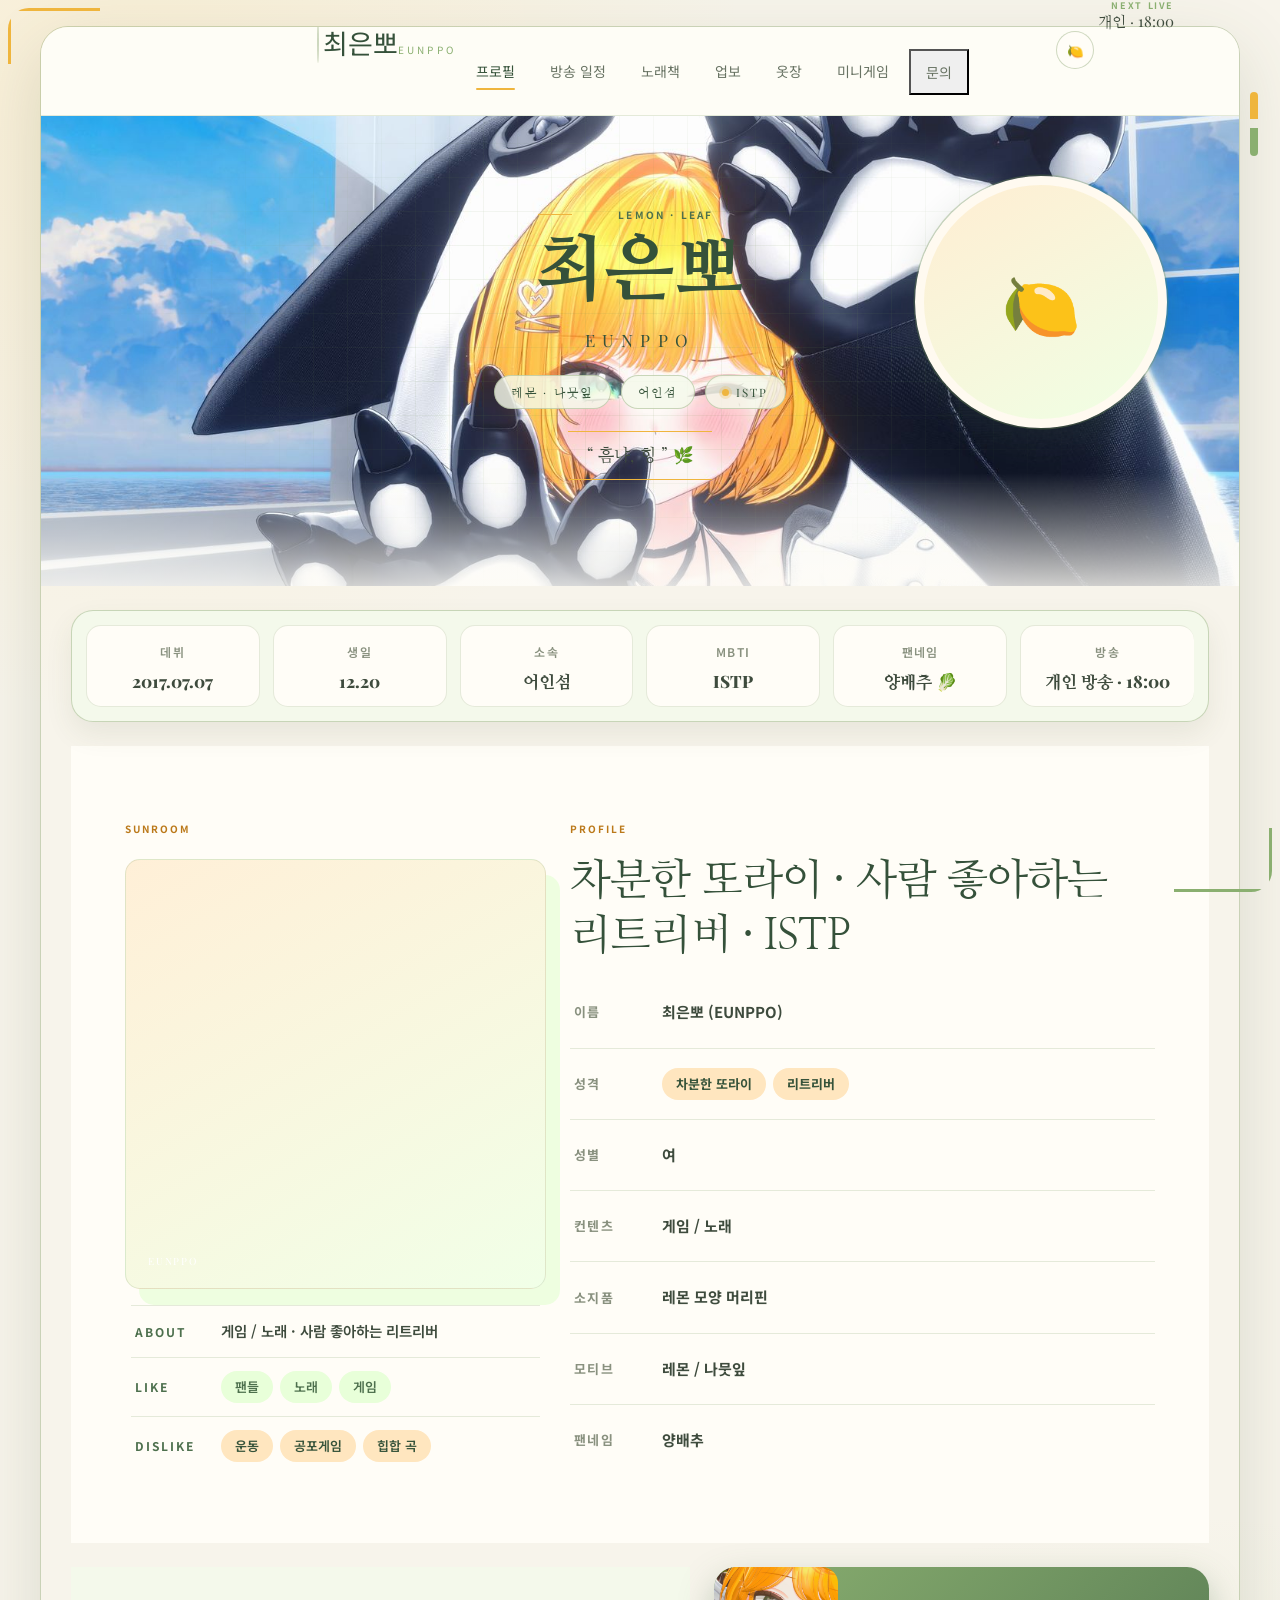
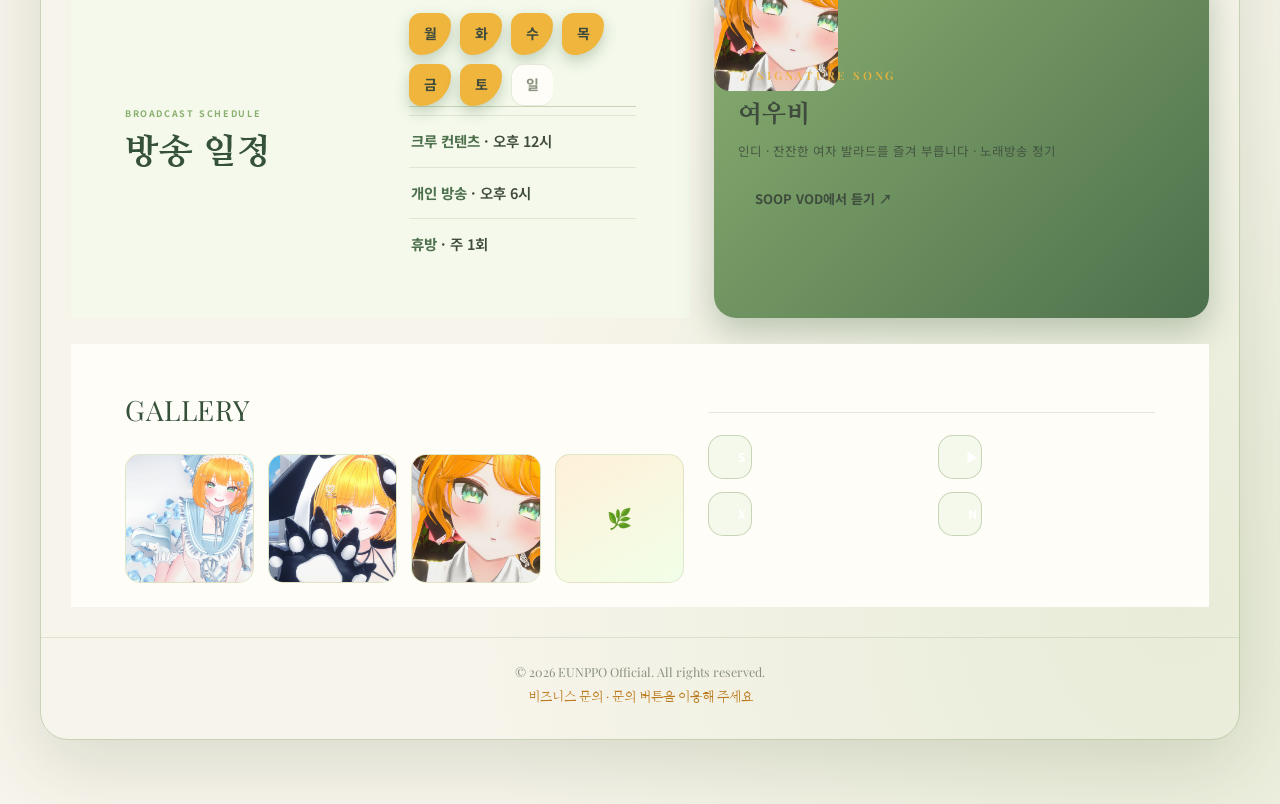
==== commit b9875018: "Add files via upload" ====
--- a/index.html
+++ b/index.html
@@ -2,12 +2,12 @@
 <html lang="ko">
 <head>
 <meta charset="UTF-8">
-<meta name="viewport" content="width=1180, user-scalable=yes">
+<meta name="viewport" content="width=1240, user-scalable=yes">
 <title>최은뽀 · 프로필</title>
 <meta name="description" content="EUNPPO OFFICIAL — 최은뽀 프로필 페이지. 프로필 · 방송 일정 · 노래책.">
 <meta property="og:type" content="website">
 <meta property="og:title" content="최은뽀 · EUNPPO OFFICIAL">
-<meta property="og:description" content="EUNPPO OFFICIAL — 볕 잘 드는 자리의 레몬나무 한 그루.">
+<meta property="og:description" content="EUNPPO OFFICIAL — 최은뽀 프로필 · 방송 일정 · 노래책.">
 <meta property="og:image" content="https://profile.img.sooplive.co.kr/LOGO/eu/eunpp0/eunpp0.jpg">
 <link rel="icon" type="image/jpeg" href="https://profile.img.sooplive.co.kr/LOGO/eu/eunpp0/eunpp0.jpg">
 <link rel="preconnect" href="https://fonts.googleapis.com">
@@ -15,11 +15,11 @@
 <link href="https://fonts.googleapis.com/css2?family=Nanum+Myeongjo:wght@400;700;800&family=Playfair+Display:ital,wght@0,500;0,600;1,500&family=Noto+Sans+KR:wght@400;500;700;800&display=swap" rel="stylesheet">
 <link rel="stylesheet" href="https://cdn.jsdelivr.net/gh/orioncactus/pretendard@v1.3.9/dist/web/static/pretendard.min.css">
 <link rel="stylesheet" href="./style.css">
+<link rel="stylesheet" href="./eunppo-profile-approved.css">
 <script src="./pcview.js"></script>
 <style>
   body{ --char:url('./assets/char.png'); }
 
-  /* ── hero (moyo structure: photo fills the hero, avatar left / text centre / empty right slot) ── */
   .hero{ position:relative; height:470px; overflow:hidden;
     background:linear-gradient(180deg, var(--sub) 0%, var(--main) 58%, var(--sheet) 100%); }
   .hero::before{ content:''; position:absolute; inset:0; z-index:2; pointer-events:none;
@@ -230,12 +230,12 @@
 
   <div class="chrome">
     <span class="dots"><i></i><i></i><i></i></span>
-    <div class="addr"><span class="lock">🔒</span> https://eunppo.pages.dev</div>
+    <div class="addr"><span class="lock">NEXT LIVE</span><span id="next-live">개인 · 18:00</span></div>
     <button class="theme-switch" id="themeSwitch" type="button" aria-label="다크모드 전환"><span id="themeKnob">🍋</span></button>
   </div>
 
   <section class="hero" id="heroScene">
-    <img id="heroBg" src="./assets/hero.jpg" alt="" referrerpolicy="no-referrer">
+    <img id="heroBg" src="./assets/profile-hero.jpg" alt="" referrerpolicy="no-referrer">
     <div class="hero-in">
       <div class="hero-ava">
         <div class="avatar" id="avatarWrap">
@@ -247,8 +247,8 @@
         <h1 class="h-title" id="hero-name">최은뽀<span class="h-leaf">🍋</span></h1>
         <div class="h-sub"><i></i><span class="dm">✦</span>EUNPPO<span class="dm">✦</span><i></i></div>
         <div class="h-badges" id="heroBadges">
-          <span class="hb">LEMON GREENHOUSE</span>
-          <span class="hb">어인섬 CREW</span>
+          <span class="hb">레몬 · 나뭇잎</span>
+          <span class="hb">어인섬</span>
           <span class="hb live"><b></b>ISTP</span>
         </div>
         <p class="h-quote">“ <span id="hero-quote">흠냐, 힝</span> ”<span> 🌿</span></p>
@@ -264,16 +264,17 @@
       <div class="stat"><span class="s-k">소속</span><span class="s-v" id="stat-crew">어인섬</span></div>
       <div class="stat"><span class="s-k">MBTI</span><span class="s-v" id="stat-mbti">ISTP</span></div>
       <div class="stat"><span class="s-k">팬네임</span><span class="s-v" id="stat-fan">양배추 🥬</span></div>
-      <div class="stat"><span class="s-k">상태</span><span class="s-v" id="stat-status">온실 문 열림 🍋</span></div>
+      <div class="stat"><span class="s-k">방송</span><span class="s-v" id="stat-status">개인 방송 · 18:00</span></div>
     </div>
   </div>
 
-  <nav class="nav"><div class="nav-inner">
+<nav class="nav"><div class="nav-inner">
       <a class="nav-logo" href="./">최은뽀<span class="lg-en">EUNPPO</span></a>
       <a href="./" class="ntab active"><svg viewBox="0 0 24 24" fill="none" stroke="currentColor" stroke-width="1.8" stroke-linecap="round" stroke-linejoin="round"><circle cx="12" cy="12" r="7.5"/><path d="M12 4.5V2.8M14.6 5.2c1.6-1.4 3.6-1.6 3.6-1.6s-.4 2-2 3.2"/></svg>프로필</a>
       <a href="./schedule/" class="ntab"><svg viewBox="0 0 24 24" fill="none" stroke="currentColor" stroke-width="1.8" stroke-linecap="round" stroke-linejoin="round"><rect x="3.5" y="5" width="17" height="15.5" rx="3"/><path d="M8 3.5v3M16 3.5v3M3.5 10h17"/></svg>방송 일정</a>
       <a href="./song/" class="ntab"><svg viewBox="0 0 24 24" fill="none" stroke="currentColor" stroke-width="1.8" stroke-linecap="round" stroke-linejoin="round"><circle cx="7.5" cy="17.5" r="3"/><circle cx="17.5" cy="15.5" r="3"/><path d="M10.5 17.5V6.5l10-2v11"/></svg>노래책</a>
       <a href="./work/" class="ntab"><svg viewBox="0 0 24 24" fill="none" stroke="currentColor" stroke-width="1.8" stroke-linecap="round" stroke-linejoin="round"><rect x="5" y="4.5" width="14" height="16" rx="2.5"/><path d="M9.5 3.5h5v3h-5z"/><path d="M9 13l2.2 2.2L15.5 11"/></svg>업보</a>
+      <a href="./dress/" class="ntab"><svg viewBox="0 0 24 24" fill="none" stroke="currentColor" stroke-width="1.8" stroke-linecap="round" stroke-linejoin="round"><path d="M12 4.2a1.9 1.9 0 0 0-1.6 2.9L12 9l1.6-1.9A1.9 1.9 0 0 0 12 4.2z"/><path d="M12 9l7.2 4.6a2 2 0 0 1 .9 1.7v2.9a1.6 1.6 0 0 1-1.6 1.6H5.5A1.6 1.6 0 0 1 3.9 18.2v-2.9a2 2 0 0 1 .9-1.7L12 9z"/></svg>옷장</a>
       <a href="./game/" class="ntab"><svg viewBox="0 0 24 24" fill="none" stroke="currentColor" stroke-width="1.8" stroke-linecap="round" stroke-linejoin="round"><rect x="4" y="4" width="16" height="16" rx="4.5"/><circle cx="9" cy="9" r="1.4" fill="currentColor" stroke="none"/><circle cx="15" cy="9" r="1.4" fill="currentColor" stroke="none"/><circle cx="9" cy="15" r="1.4" fill="currentColor" stroke="none"/><circle cx="15" cy="15" r="1.4" fill="currentColor" stroke="none"/></svg>미니게임</a>
       <button class="ntab" type="button" onclick="openInquiry()"><svg viewBox="0 0 24 24" fill="none" stroke="currentColor" stroke-width="1.8" stroke-linecap="round" stroke-linejoin="round"><path d="M20 12a8 8 0 1 0-3.1 6.3L20.5 19l-.8-3.4A8 8 0 0 0 20 12z"/></svg>문의</button>
     </div></nav>
@@ -283,6 +284,7 @@
       <svg class="corner tl" viewBox="0 0 70 70" fill="none"><path d="M6 52C6 22 22 6 52 6" stroke="currentColor" stroke-width="1.6" stroke-linecap="round"/><path d="M20 13q9-8 17-5-5 10-17 5z" fill="currentColor" opacity=".8"/><path d="M9 32q-7-9-3-17 10 5 3 17z" fill="currentColor" opacity=".55"/><path d="M36 8q7-6 13-4-4 8-13 4z" fill="currentColor" opacity=".4"/></svg>
       <svg class="corner tr" viewBox="0 0 70 70" fill="none"><path d="M6 52C6 22 22 6 52 6" stroke="currentColor" stroke-width="1.6" stroke-linecap="round"/><path d="M20 13q9-8 17-5-5 10-17 5z" fill="currentColor" opacity=".8"/><path d="M9 32q-7-9-3-17 10 5 3 17z" fill="currentColor" opacity=".55"/><path d="M36 8q7-6 13-4-4 8-13 4z" fill="currentColor" opacity=".4"/></svg>
       <div class="ohd" style="margin:0 0 20px"><i></i><span class="dm">✦</span>PROFILE<span class="dm">✦</span><i></i></div>
+      <div class="headline" id="info-headline">차분한 또라이 · 사람 좋아하는 리트리버 · ISTP</div>
       <div class="plist">
         <div class="prow"><span class="pkey">이름</span><span class="pval" id="info-name">최은뽀 (EUNPPO)</span></div>
         <div class="prow"><span class="pkey">성격</span><div class="tags" id="info-tags"><span class="tag">차분한 또라이</span><span class="tag">리트리버</span></div></div>
@@ -300,10 +302,10 @@
       <div class="ohd" style="margin:0 0 20px"><i></i><span class="dm">✦</span>SUNROOM<span class="dm">✦</span><i></i></div>
       <div class="cc-body">
         <div class="cc-img" id="ccImgBox">
-            <iframe id="cc-media" src="https://vod.sooplive.co.kr/player/202554605/embed?showChat=false&autoPlay=false&mutePlay=false" title="최은뽀 노래" frameborder="0" allowfullscreen scrolling="no"></iframe>
+            <iframe id="cc-media" src="https://vod.sooplive.co.kr/player/202554605/embed?showChat=false&amp;autoPlay=false&amp;mutePlay=false" title="최은뽀 노래" frameborder="0" allowfullscreen scrolling="no"></iframe>
           </div>
         <div class="cc-rows">
-          <div class="d-row"><b>ABOUT</b><span id="msg">놀러 와줘서 고마워요. 오늘도 잘 자라는 중입니다.</span></div>
+          <div class="d-row"><b>ABOUT</b><span id="msg">게임 / 노래 · 사람 좋아하는 리트리버</span></div>
           <div class="d-row"><b>LIKE</b><div class="tags" id="like-list"></div></div>
           <div class="d-row"><b>DISLIKE</b><div class="tags" id="dislike-list"></div></div>
         </div>
@@ -393,22 +395,25 @@
 <script src="./site.js"></script>
 <script>
 const defaults = {
-  'soop-id':'eunpp0', avatar:'', 'hero-bg':'',
+  'soop-id':'eunpp0', avatar:'./assets/char.png', 'hero-bg':'./assets/profile-hero.jpg',
   'hero-quote':'흠냐, 힝',
-  'hero-badges':'LEMON GREENHOUSE,어인섬 CREW,ISTP',
+  'hero-badges':'레몬 · 나뭇잎,어인섬,ISTP',
+  'hero-name':'최은뽀', 'hero-kicker':'LEMON · LEAF', 'hero-en':'EUNPPO',
+  'next-live':'개인 · 18:00', 'loader-img':'', 'avatar':'',
+  'info-headline':'차분한 또라이 · 사람 좋아하는 리트리버 · ISTP',
   'stat-debut':'2017.07.07', 'stat-birth':'12.20', 'stat-crew':'어인섬',
-  'stat-mbti':'ISTP', 'stat-fan':'양배추 🥬', 'stat-status':'온실 문 열림 🍋',
+  'stat-mbti':'ISTP', 'stat-fan':'양배추 🥬', 'stat-status':'개인 방송 · 18:00',
   'info-name':'최은뽀 (EUNPPO)',
   'info-tags':'차분한 또라이, 리트리버',
   'info-gender':'여', 'info-content':'게임 / 노래',
   'info-item':'레몬 모양 머리핀', 'info-motif':'레몬 / 나뭇잎', 'info-fandom':'양배추',
-  msg:'놀러 와줘서 고마워요. 오늘도 잘 자라는 중입니다.',
+  msg:'게임 / 노래 · 사람 좋아하는 리트리버',
   'like-list':'팬들, 노래, 게임',
   'dislike-list':'운동, 공포게임, 힙합 곡',
   'sing-title':'여우비',
   'sing-sub':'인디 · 잔잔한 여자 발라드를 즐겨 부릅니다 · 노래방송 정기',
   'sing-link':'https://vod.sooplive.com/player/202554605?change_second=15688',
-  'sing-art':'', 'cc-media':'202554605',
+  'sing-art':'./assets/photo-3.jpg', 'cc-media':'202554605',
   'sched-line1':'크루 컨텐츠 · 오후 12시',
   'sched-line2':'개인 방송 · 오후 6시',
   'sched-line3':'휴방 · 주 1회',
@@ -453,7 +458,7 @@
     }
     setImg('heroBg', d['hero-bg']);
 
-    setText(['hero-quote','stat-debut','stat-birth','stat-crew','stat-mbti','stat-fan','stat-status',
+    setText(['hero-name','hero-kicker','hero-en','next-live','info-headline','hero-quote','stat-debut','stat-birth','stat-crew','stat-mbti','stat-fan','stat-status',
              'info-name','info-gender','info-content','info-item','info-motif','info-fandom',
              'sing-title','sing-sub'], d);
     var about = document.getElementById('msg');
--- a/style.css
+++ b/style.css
@@ -1,89 +1,308 @@
-/* Load order: style.css -> pcview.js -> supabase.js -> site.js -> page script -> fx.js -> preview fallback */
-
+
+/* Typography, spacing and effect tokens the approved sheet does not define. */
 :root{
-  /* Client-supplied brand tones. Cream is the surface, green is the accent.
-     Everything else is a lightness shift of one of these two. */
-  --main:       #FFE6BF;
-  --sub:        #E8FFD9;
-
-  /* cream family — lemon: logo, serif headings, warm tints */
-  --main-light: color-mix(in srgb, var(--main) 46%, #FFFFFF 54%);
-  --main-dark:  color-mix(in srgb, var(--main) 22%, #A06A16 78%);
-  --main-deep:  color-mix(in srgb, var(--main) 14%, #6E4708 86%);
-  --logo:       var(--main-deep);
-
-  /* green family — leaf: every filled/active surface */
-  --sub-mid:  color-mix(in srgb, var(--sub) 40%, #4E8A3C 60%);
-  --sub-deep: color-mix(in srgb, var(--sub) 12%, #2F5E24 88%);
-  --accent:   var(--sub-deep);
-
-  /* page + paper, mixed straight from the two brand tones */
-  --bg:    #FFFFFF;
-  --sheet: #FFFFFF;
-  --card:  color-mix(in srgb, var(--main) 26%, #FFFFFF 74%);
-  --card2: color-mix(in srgb, var(--sub) 30%, #FFFFFF 70%);
-
-  --text:      #4A4130;
-  --text-mid:  #746951;
-  --text-soft: #9C917A;
-  --ink-on-dark:#FBFFF4;
-
-  --line:      color-mix(in srgb, var(--sub-deep) 26%, transparent);
-  --line-soft: color-mix(in srgb, var(--sub-deep) 13%, transparent);
-  --shadow:      0 22px 60px color-mix(in srgb, var(--sub-deep) 16%, transparent);
-  --shadow-hover:0 12px 28px color-mix(in srgb, var(--sub-deep) 22%, transparent);
-
   --fs-display:1; --fs-title:1; --fs-body:1; --fs-label:1;
-
-  --disp:  'Nanum Myeongjo','Gowun Batang',serif;
-  --serif: 'Playfair Display','Nanum Myeongjo',serif;
-  --body:  'Pretendard','Noto Sans KR',system-ui,sans-serif;
-
+  --disp:'Nanum Myeongjo','Gowun Batang',serif;
+  --serif:'Playfair Display','Nanum Myeongjo',serif;
+  --body:'Pretendard','Noto Sans KR',system-ui,sans-serif;
   --radius-lg:24px; --radius-md:16px; --radius-sm:10px; --radius-pill:999px;
   --transition:.2s ease;
+  --accent:var(--accent, #efb53d);
+}
+
+/* ===== approved sheet: palette, frame, chrome and nav shared by every page ===== */
+:root{
   --page-width:1200px;
+  --main:#ffe6bf;
+  --sub:#e8ffd9;
+  --main-light:#fff6e6;
+  --main-dark:#bb791a;
+  --main-deep:#36533a;
+  --logo:#35513a;
+  --sub-mid:#8aaf70;
+  --sub-deep:#4d704d;
+  --accent:#efb53d;
+  --bg:#f7f4eb;
+  --sheet:#fffdf7;
+  --card:#fffaf0;
+  --card2:#f4f9eb;
+  --text:#3e4b3d;
+  --text-mid:#687363;
+  --text-soft:#89917f;
+  --line:rgba(111,145,82,.34);
+  --line-soft:rgba(111,145,82,.18);
+  --shadow:0 24px 70px rgba(68,87,49,.16);
+  --shadow-hover:0 14px 32px rgba(68,87,49,.18);
 }
 
 body.dark{
-  --main:       #4C3E23;
-  --sub:        #2C3B26;
-  --main-light: #3A2F1C;
-  --main-dark:  #F0CD95;
-  --main-deep:  #FFE6BF;
-  --logo:       var(--main-dark);
-  --sub-mid:    #9FCF92;
-  --sub-deep:   #BFE3B2;
-  --accent:     var(--sub-deep);
-
-  --bg:    #121212;
-  --sheet: #1B1B1B;
-  --card:  #242018;
-  --card2: #26261A;
-
-  --text:      #F3ECDA;
-  --text-mid:  #CEC4AB;
-  --text-soft: #A1977F;
-  --ink-on-dark:#20240F;
-
-  --line:      color-mix(in srgb, var(--sub-deep) 24%, transparent);
-  --line-soft: color-mix(in srgb, var(--sub-deep) 12%, transparent);
-  --shadow:      0 22px 60px rgba(0,0,0,.55);
-  --shadow-hover:0 12px 28px rgba(0,0,0,.5);
-}
+  --main:#4b3c21;
+  --sub:#293827;
+  --main-light:#352c1c;
+  --main-dark:#f2cb7d;
+  --main-deep:#d5e8bd;
+  --logo:#f0d596;
+  --sub-mid:#9abe83;
+  --sub-deep:#b6d59c;
+  --accent:#efbd55;
+  --bg:#15150f;
+  --sheet:#1c1d17;
+  --card:#252218;
+  --card2:#20271c;
+  --text:#f3eddd;
+  --text-mid:#d1c8b4;
+  --text-soft:#a9a08e;
+  --line:rgba(185,214,151,.28);
+  --line-soft:rgba(185,214,151,.14);
+  --shadow:0 24px 70px rgba(0,0,0,.5);
+  --shadow-hover:0 14px 32px rgba(0,0,0,.44);
+}
+
+body{
+  padding:26px 20px 64px;
+  background:
+    radial-gradient(circle at 10% 4%,rgba(255,211,111,.18),transparent 24%),
+    radial-gradient(circle at 92% 92%,rgba(161,199,126,.18),transparent 28%),
+    var(--bg);
+}
+
+.sheet{
+  width:100%;
+  max-width:1200px;
+  margin:0 auto;
+  display:flex;
+  flex-direction:column;
+  border:1.5px solid var(--line);
+  border-radius:28px;
+  box-shadow:var(--shadow);
+  padding-bottom:12px;
+  overflow:hidden;
+  isolation:isolate;
+}
+
+.sheet::before{
+  content:'';
+  position:absolute;
+  inset:8px;
+  z-index:80;
+  pointer-events:none;
+  border-radius:21px;
+  background:
+    linear-gradient(90deg,var(--accent),var(--accent)) left top/92px 3px no-repeat,
+    linear-gradient(180deg,var(--accent),var(--accent)) left top/3px 56px no-repeat,
+    linear-gradient(270deg,var(--sub-mid),var(--sub-mid)) right bottom/98px 3px no-repeat,
+    linear-gradient(0deg,var(--sub-mid),var(--sub-mid)) right bottom/3px 64px no-repeat;
+}
+
+.sheet::after{
+  content:'';
+  position:absolute;
+  right:22px;
+  top:92px;
+  width:8px;
+  height:64px;
+  z-index:81;
+  pointer-events:none;
+  border-radius:999px;
+  background:linear-gradient(var(--accent) 0 42%,transparent 42% 57%,var(--sub-mid) 57%);
+}
+
+.chrome{
+  order:0;
+  position:absolute;
+  top:0;
+  right:0;
+  z-index:30;
+  width:224px;
+  height:82px;
+  padding:0 24px 0 0;
+  gap:12px;
+  justify-content:flex-end;
+  border:0;
+  background:transparent;
+  pointer-events:none;
+}
+
+.chrome .dots{display:none;}
+
+.addr{
+  flex:0 0 auto;
+  width:118px;
+  max-width:none;
+  margin:0;
+  padding:0;
+  display:flex;
+  flex-direction:column;
+  align-items:flex-end;
+  gap:1px;
+  border:0;
+  border-radius:0;
+  background:transparent;
+  color:var(--text);
+  font-family:var(--serif);
+  font-size:15px;
+  line-height:1.25;
+  overflow:visible;
+  pointer-events:auto;
+}
+
+.addr .lock{
+  font-family:var(--body);
+  font-size:9px;
+  font-weight:700;
+  letter-spacing:.18em;
+  color:var(--sub-mid);
+}
+
+.theme-switch{
+  width:38px;
+  height:38px;
+  border-radius:50%;
+  border:1px solid var(--line);
+  background:color-mix(in srgb,var(--sheet) 88%,transparent);
+  pointer-events:auto;
+}
+
+.nav{
+  order:1;
+  position:relative;
+  z-index:20;
+  min-height:82px;
+  border-bottom:1px solid var(--line-soft);
+  background:color-mix(in srgb,var(--sheet) 96%,var(--sub) 4%);
+}
+
+.nav-inner{
+  width:100%;
+  min-height:82px;
+  padding:16px 232px 14px 238px;
+  display:flex;
+  align-items:center;
+  justify-content:center;
+  flex-wrap:nowrap;
+  gap:5px;
+}
+
+.nav a.nav-logo,
+a.nav-logo{
+  left:42px;
+  top:50%;
+  transform:translateY(-50%);
+  padding:6px 0;
+  font-size:27px;
+  color:var(--logo);
+}
+
+a.nav-logo::before{
+  content:'';
+  width:30px;
+  height:30px;
+  margin-right:4px;
+  border:1px solid var(--line);
+  border-radius:50%;
+  background:
+    radial-gradient(circle at 60% 42%,var(--sheet) 0 24%,transparent 25%),
+    conic-gradient(from 8deg,var(--accent) 0 76%,var(--sub-mid) 76%);
+  box-shadow:inset 0 0 0 6px var(--sheet);
+}
+
+a.nav-logo .lg-en{
+  font-size:10px;
+  letter-spacing:.32em;
+  color:var(--sub-mid);
+}
+
+.ntab{
+  padding:11px 15px;
+  border-radius:0;
+  font-size:14px;
+  color:var(--text-mid);
+  position:relative;
+}
+
+.ntab svg{display:none;}
+
+.ntab:hover{
+  color:var(--main-dark);
+  background:transparent;
+}
+
+.ntab.active{
+  color:var(--main-deep);
+  background:transparent;
+  box-shadow:none;
+}
+
+.ntab.active::after{
+  content:'';
+  position:absolute;
+  left:15px;
+  right:15px;
+  bottom:5px;
+  height:2px;
+  border-radius:999px;
+  background:var(--accent);
+}
+
+.tags{gap:7px;}
+
+.tag,.chip{
+  padding:5px 11px;
+  border-radius:7px;
+  font-size:12px;
+}
+
+footer{
+  order:8;
+  margin:6px 54px 26px;
+  padding-top:22px;
+  border-top:1px solid var(--line-soft);
+  font-family:var(--serif);
+  font-size:11px;
+}
+
+@media (max-width:960px){
+body{padding:16px 10px 50px;}
+.sheet{border-radius:22px;}
+.chrome{width:56px;height:70px;padding-right:14px;}
+.addr{display:none;}
+.nav{min-height:70px;}
+.nav-inner{
+    min-height:70px;
+    padding:12px 66px 10px 18px;
+    justify-content:flex-start;
+    gap:2px;
+    overflow-x:auto;
+  }
+a.nav-logo::before{width:26px;height:26px;}
+a.nav-logo .lg-en{display:none;}
+.ntab{flex:0 0 auto;padding:10px 12px;font-size:13px;}
+footer{margin:6px 28px 24px;}
+}
+
+@media (max-width:560px){
+.sheet::before{inset:6px;border-radius:16px;}
+.sheet::after{display:none;}
+.nav-inner{padding-left:14px;}
+a.nav-logo::before{display:none;}
+.ntab{padding:10px 9px;font-size:12px;}
+footer{margin-left:20px;margin-right:20px;}
+}
+
+/* Load order: style.css -> pcview.js -> supabase.js -> site.js -> page script -> fx.js -> preview fallback */
 
 /* ================= base ================= */
 
 html{ -webkit-text-size-adjust:100%; text-size-adjust:100%; scroll-behavior:smooth; }
 *{ margin:0; padding:0; box-sizing:border-box; }
 
+html{ overflow-x:hidden; }
 body{
   font-family:var(--body);
   font-size:calc(15px * var(--fs-body));
   line-height:1.7;
   color:var(--text);
-  background:var(--bg);
-  padding:26px 20px 64px;
-  overflow-x:hidden;
+  display:flex; flex-direction:column; align-items:center;
   -webkit-font-smoothing:antialiased;
   transition:background var(--transition), color var(--transition);
 }
@@ -94,78 +313,6 @@
 a:focus-visible, button:focus-visible{ outline:2px solid var(--accent); outline-offset:2px; }
 
 /* ================= browser sheet ================= */
-
-.sheet{
-  max-width:var(--page-width); margin:0 auto; position:relative;
-  background:var(--sheet);
-  border:1.5px solid var(--line);
-  border-radius:28px;
-  box-shadow:var(--shadow);
-  overflow:hidden;
-  padding-bottom:12px;
-}
-
-.chrome{
-  display:flex; align-items:center; gap:18px;
-  padding:18px 24px;
-  border-bottom:1.5px solid var(--line-soft);
-  background:var(--card2);
-}
-.dots{ display:inline-flex; gap:8px; flex-shrink:0; }
-.dots i{ width:13px; height:13px; border-radius:50%; }
-.dots i:nth-child(1){ background:#DFA07C; }
-.dots i:nth-child(2){ background:#E8CE7E; }
-.dots i:nth-child(3){ background:#A8CB84; }
-.addr{
-  flex:1; max-width:560px; margin:0 auto;
-  display:flex; align-items:center; justify-content:center; gap:8px;
-  font-size:calc(13.5px * var(--fs-body)); font-weight:600; color:var(--text);
-  background:var(--sheet); border:1.5px solid var(--line);
-  border-radius:var(--radius-pill); padding:9px 18px;
-  white-space:nowrap; overflow:hidden; text-overflow:ellipsis;
-}
-.addr .lock{ font-size:calc(11px * var(--fs-label)); color:var(--main-dark); }
-.theme-switch{
-  flex-shrink:0; width:40px; height:40px; border-radius:50%;
-  border:1.5px solid var(--line); background:var(--sheet);
-  cursor:pointer; font-size:calc(17px * var(--fs-title)); line-height:1;
-  display:flex; align-items:center; justify-content:center;
-  transition:transform var(--transition), background var(--transition);
-}
-.theme-switch:hover{ transform:rotate(-14deg); background:var(--main); }
-
-/* ================= pill nav (identical on every page) ================= */
-
-.nav{ position:static; background:transparent; border:0; }
-.nav-inner{
-  width:100%; padding:16px 26px 2px;
-  display:flex; align-items:center; flex-wrap:wrap; gap:4px;
-}
-.nav a.nav-logo,
-a.nav-logo{
-  font-family:var(--disp); font-weight:800;
-  font-size:calc(25px * var(--fs-title)); color:var(--logo);
-  margin-right:auto; padding:6px 10px 6px 2px;
-  display:inline-flex; align-items:baseline; gap:8px;
-}
-a.nav-logo .lg-en{
-  font-family:var(--serif); font-size:calc(12px * var(--fs-label));
-  letter-spacing:.34em; color:var(--main-dark);
-}
-a.nav-logo:hover{ background:transparent; }
-.ntab{
-  display:inline-flex; align-items:center; gap:8px;
-  padding:10px 17px; border-radius:var(--radius-pill); border:0; background:none;
-  font-family:var(--body); font-size:calc(14.5px * var(--fs-body)); font-weight:600;
-  color:var(--text-soft); cursor:pointer; white-space:nowrap;
-  transition:all .18s ease;
-}
-.ntab svg{ width:17px; height:17px; flex-shrink:0; }
-.ntab:hover{ background:var(--main); color:var(--main-deep); }
-.ntab.active{
-  background:var(--accent); color:var(--ink-on-dark);
-  box-shadow:0 6px 16px color-mix(in srgb, var(--sub-deep) 34%, transparent);
-}
 
 /* ================= serif ornament headings ================= */
 
@@ -384,6 +531,7 @@
   .chrome{ padding:14px 16px; gap:12px; }
   .addr{ font-size:12px; padding:8px 14px; }
   .nav-inner{ padding:12px 14px 2px; }
+  .nav a.nav-logo, a.nav-logo{ position:static; transform:none; margin:0 auto 4px; }
   .container{ padding:6px 16px 0; }
   .ornate{ padding:26px 20px 24px; }
   .ohd{ font-size:20px; letter-spacing:.18em; }
--- a/eunppo-profile-approved.css
+++ b/eunppo-profile-approved.css
@@ -0,0 +1,627 @@
+/* Profile page layout. The palette, sheet frame, chrome and nav live in style.css. */
+.hero{
+  order:2;
+  height:470px;
+  position:relative;
+  overflow:hidden;
+  background:var(--main-light);
+}
+
+#heroBg{
+  position:absolute;
+  inset:0;
+  width:100%;
+  height:100%;
+  object-fit:cover;
+  object-position:54% 50%;
+  display:block;
+  filter:none;
+}
+
+.hero::before{
+  content:'';
+  position:absolute;
+  inset:0;
+  z-index:2;
+  pointer-events:none;
+  opacity:1;
+  background:
+    linear-gradient(90deg,rgba(255,252,242,.96) 0%,rgba(255,252,242,.84) 28%,rgba(255,252,242,.2) 54%,transparent 70%),
+    linear-gradient(180deg,transparent 74%,rgba(255,253,247,.44) 100%);
+  -webkit-mask-image:none;
+          mask-image:none;
+}
+
+body.dark .hero::before{
+  background:
+    linear-gradient(90deg,rgba(28,29,23,.95) 0%,rgba(28,29,23,.82) 30%,rgba(28,29,23,.18) 55%,transparent 72%),
+    linear-gradient(180deg,transparent 74%,rgba(28,29,23,.48) 100%);
+}
+
+.hero::after{
+  content:'';
+  position:absolute;
+  inset:0;
+  z-index:2;
+  pointer-events:none;
+  background:
+    radial-gradient(circle at 92% 14%,transparent 0 27px,rgba(242,184,59,.95) 28px 29px,transparent 30px),
+    repeating-conic-gradient(from 0deg at 92% 14%,rgba(242,184,59,.86) 0 4deg,transparent 4deg 10deg);
+  background-size:100% 100%,68px 68px;
+  background-position:center,calc(92% + 34px) calc(14% + 34px);
+  background-repeat:no-repeat;
+  opacity:.8;
+}
+
+.hero-in{
+  position:relative;
+  z-index:3;
+  height:100%;
+  display:flex;
+  align-items:center;
+  gap:52px;
+  padding:0 64px;
+}
+
+.hero-mid{
+  order:1;
+  flex:0 0 410px;
+  min-width:0;
+  text-align:left;
+  transform:translateY(-6px);
+}
+
+.h-title{
+  font-family:var(--disp);
+  font-size:70px;
+  line-height:1.03;
+  letter-spacing:2px;
+  color:var(--logo);
+}
+
+.h-title::before{
+  content:'LEMON · LEAF';
+  display:block;
+  margin:0 0 14px 4px;
+  padding-left:48px;
+  font-family:var(--body);
+  font-size:10px;
+  font-weight:700;
+  letter-spacing:.22em;
+  color:var(--sub-deep);
+  background:linear-gradient(var(--accent),var(--accent)) left center/34px 1px no-repeat;
+}
+
+.h-title .h-leaf{
+  right:-32px;
+  top:30px;
+  font-size:22px;
+}
+
+.h-sub{
+  justify-content:flex-start;
+  gap:12px;
+  margin-top:10px;
+  font-size:20px;
+  letter-spacing:.42em;
+  color:var(--main-dark);
+}
+
+.h-sub i{display:none;}
+
+.h-sub .dm{display:none;}
+
+.h-badges{
+  justify-content:flex-start;
+  gap:8px;
+  margin-top:20px;
+}
+
+.hb{
+  padding:6px 11px 5px;
+  border:0;
+  border-bottom:1px solid var(--line);
+  border-radius:0;
+  background:transparent;
+  color:var(--text-mid);
+  font-size:10px;
+  letter-spacing:.12em;
+}
+
+.hb.live b{background:#8aae71;}
+
+.h-quote{
+  display:inline-block;
+  margin-top:20px;
+  padding:10px 18px 9px;
+  border-top:1px solid var(--accent);
+  border-bottom:1px solid var(--accent);
+  font-size:14px;
+  color:var(--text);
+}
+
+.hero-ava{
+  order:2;
+  position:absolute;
+  right:72px;
+  top:60px;
+}
+
+.avatar{
+  width:174px;
+  height:174px;
+  border-width:8px;
+  border-radius:50%;
+  border-color:var(--sheet);
+  background:linear-gradient(145deg,var(--main-light),var(--sub));
+  box-shadow:
+    0 0 0 2px #efba43,
+    0 0 0 10px rgba(255,253,247,.74),
+    0 18px 40px rgba(47,72,43,.18);
+}
+
+.avatar img{
+  width:100%;
+  height:100%;
+  object-fit:contain;
+  object-position:center bottom;
+  border-radius:50%;
+  background:linear-gradient(145deg,#fff9ea,#eff8e6);
+}
+
+.hero-right{display:none;}
+
+.strip-wrap{
+  order:3;
+  position:relative;
+  z-index:7;
+  margin:-64px 50px 0;
+  padding:13px 18px;
+  border:1px solid var(--line);
+  border-radius:22px 22px 22px 8px;
+  background:color-mix(in srgb,var(--sheet) 91%,transparent);
+  box-shadow:0 12px 28px rgba(74,91,54,.09);
+  backdrop-filter:blur(9px);
+}
+
+.strip{
+  grid-template-columns:repeat(6,minmax(0,1fr));
+  gap:0;
+}
+
+.stat{
+  min-width:0;
+  padding:10px 18px 9px;
+  text-align:left;
+  border:0;
+  border-right:1px solid var(--line-soft);
+  border-radius:0;
+  background:transparent;
+}
+
+.stat:last-child{border-right:0;}
+
+.stat .s-k{font-size:9px;letter-spacing:.12em;color:var(--sub-mid);}
+
+.stat .s-v{margin-top:4px;font-family:var(--serif);font-size:15px;color:var(--text);}
+
+.duo{
+  order:4;
+  display:grid;
+  grid-template-columns:360px minmax(0,1fr);
+  gap:56px;
+  margin:0;
+  padding:74px 54px 68px;
+  background:var(--sheet);
+}
+
+.ornate{
+  min-height:0;
+  padding:0;
+  border:0;
+  border-radius:0;
+  background:transparent;
+}
+
+.duo .ornate:first-child{
+  order:2;
+  justify-content:center;
+}
+
+.duo .ornate:nth-child(2){
+  order:1;
+}
+
+.corner{display:none;}
+
+.duo .ohd{
+  justify-content:flex-start;
+  margin:0 0 22px !important;
+  font-size:10px;
+  font-family:var(--body);
+  font-weight:700;
+  letter-spacing:.2em;
+  color:var(--main-dark);
+}
+
+.duo .ohd i{display:none;}
+
+.duo .ohd .dm{display:none;}
+
+.duo .ornate:first-child .headline{
+  display:block;
+  position:absolute;
+  top:34px;
+  left:0;
+  max-width:620px;
+  font-family:var(--disp);
+  font-size:43px;
+  font-weight:400;
+  line-height:1.28;
+  letter-spacing:-.02em;
+  color:var(--logo);
+}
+
+.duo .ornate:first-child .plist{padding-top:118px;}
+
+.prow{
+  display:grid;
+  grid-template-columns:96px minmax(0,1fr);
+  gap:16px;
+  padding:12px 0;
+  border-bottom:1px solid var(--line-soft);
+}
+
+.pkey{
+  width:auto;
+  font-size:10px;
+  letter-spacing:.1em;
+  text-transform:uppercase;
+  color:var(--sub-mid);
+}
+
+.pval{font-size:14px;}
+
+.duo .ornate:nth-child(2) .cc-body{gap:16px;}
+
+.cc-img{
+  min-height:430px;
+  aspect-ratio:auto;
+  border:1px solid var(--line);
+  border-radius:22px 22px 72px 22px;
+  background:
+    linear-gradient(180deg,transparent 66%,rgba(39,67,51,.4)),
+    url('./assets/photo-1.jpg') center/cover no-repeat;
+  box-shadow:14px 16px 0 rgba(232,255,217,.75);
+}
+
+.cc-img::after{
+  content:'EUNPPO';
+  position:absolute;
+  left:22px;
+  bottom:18px;
+  z-index:3;
+  font-family:var(--serif);
+  font-size:10px;
+  letter-spacing:.18em;
+  color:#fff;
+}
+
+.cc-img iframe{
+  z-index:2;
+  border-radius:inherit;
+}
+
+.cc-img iframe:not([src]){display:none;}
+
+.cc-rows{
+  margin:0 6px;
+}
+
+.d-row{
+  display:grid;
+  grid-template-columns:74px minmax(0,1fr);
+  gap:14px;
+  padding:10px 0;
+  font-size:13px;
+}
+
+.d-row b{
+  width:auto;
+  font-size:9px;
+  color:var(--sub-mid);
+}
+
+.mid-duo{
+  order:5;
+  display:flex;
+  flex-direction:column;
+  gap:0;
+  margin:0;
+}
+
+.mid-duo > .card{
+  order:1;
+  display:grid;
+  grid-template-columns:240px minmax(0,1fr);
+  grid-template-rows:auto auto auto auto;
+  column-gap:44px;
+  padding:46px 54px 48px;
+  border:0;
+  border-radius:0;
+  background:var(--card2);
+}
+
+.mid-duo > .card .sec-hd{
+  grid-column:1;
+  grid-row:1/5;
+  align-self:center;
+  margin:0;
+  display:flex;
+  flex-direction:column;
+  align-items:flex-start;
+  gap:12px;
+  font-family:var(--disp);
+  font-size:35px;
+  line-height:1.2;
+  color:var(--logo);
+}
+
+.mid-duo > .card .sec-hd::before{
+  content:'BROADCAST SCHEDULE';
+  font-family:var(--body);
+  font-size:9px;
+  font-weight:700;
+  letter-spacing:.18em;
+  color:var(--sub-mid);
+}
+
+.mid-duo > .card .sec-hd svg{display:none;}
+
+.days{
+  grid-column:2;
+  grid-row:1;
+  display:grid;
+  grid-template-columns:repeat(7,minmax(0,1fr));
+  gap:0;
+  margin:0 0 10px;
+  border-bottom:1px solid var(--line);
+}
+
+.day{
+  width:auto;
+  height:62px;
+  border:0;
+  border-right:1px solid var(--line-soft);
+  border-radius:0;
+  background:transparent;
+  color:var(--text-mid);
+}
+
+.day:last-child{border-right:0;}
+
+.day.on{
+  border:1px solid var(--accent);
+  border-radius:14px 14px 36px 14px;
+  background:#fff8de;
+  color:var(--main-deep);
+  box-shadow:none;
+}
+
+.s-row{
+  grid-column:2;
+  padding:7px 2px;
+  border-top:0;
+  font-size:13px;
+}
+
+.player{
+  order:2;
+  min-height:290px;
+  padding:48px 56px 48px 47%;
+  border-radius:0;
+  color:#fffdf3;
+  background:linear-gradient(90deg,rgba(70,99,69,.08) 0 38%,#4f704e 55%,#4f704e 100%);
+  box-shadow:none;
+}
+
+.p-art{
+  position:absolute;
+  left:0;
+  top:0;
+  width:43%;
+  height:100%;
+  border:0;
+  border-radius:0;
+  background:
+    linear-gradient(90deg,transparent 55%,#4f704e 100%),
+    url('./assets/photo-3.jpg') 54% 44%/cover no-repeat;
+}
+
+.p-art span{display:none;}
+
+.p-art img{
+  width:100%;
+  height:100%;
+  object-fit:cover;
+  object-position:center;
+}
+
+.p-eyebrow{font-size:10px;color:var(--accent);}
+
+.p-title{margin-top:10px;font-size:42px;font-weight:500;}
+
+.p-sub{max-width:420px;margin-top:10px;font-size:14px;line-height:1.8;}
+
+.p-go{
+  margin-top:28px;
+  padding:9px 18px;
+  border-color:rgba(255,255,255,.54);
+  background:transparent;
+  color:#fff;
+}
+
+.p-go:hover{background:#fff;color:#4f704e;}
+
+.vinyl,.pnote{display:none;}
+
+.adv{
+  order:6;
+  margin:38px 54px 0;
+  padding:24px;
+  border-radius:20px;
+  background:var(--card);
+}
+
+.adv-grid{grid-auto-columns:calc(25% - 13.5px);}
+
+.bot-duo{
+  order:7;
+  display:flex;
+  flex-direction:column;
+  gap:0;
+  margin:0;
+  padding:42px 54px 24px;
+  background:var(--sheet);
+}
+
+.bot-duo > .card{
+  padding:0;
+  border:0;
+  border-radius:0;
+  background:transparent;
+}
+
+.bot-duo > .card:first-child .sec-hd{
+  margin-bottom:20px;
+  font-family:var(--serif);
+  font-size:28px;
+  letter-spacing:.03em;
+  color:var(--logo);
+}
+
+.bot-duo > .card:first-child .sec-hd svg{display:none;}
+
+.g-grid{
+  grid-template-columns:repeat(4,minmax(0,1fr));
+  gap:14px;
+}
+
+.g-thumb{
+  aspect-ratio:16/9;
+  border:1px solid var(--line-soft);
+  border-radius:16px 16px 38px 16px;
+}
+
+.g-thumb img{object-fit:cover;}
+
+.bot-duo > .card:last-child{
+  margin-top:26px;
+  padding-top:22px;
+  border-top:1px solid var(--line-soft);
+}
+
+.bot-duo > .card:last-child .sec-hd{display:none;}
+
+.l-grid{
+  display:flex;
+  justify-content:center;
+  gap:10px;
+}
+
+.lbtn{
+  width:44px;
+  height:44px;
+  padding:0;
+  border-radius:50%;
+  overflow:hidden;
+  font-size:0;
+}
+
+.l-ic{
+  width:100%;
+  height:100%;
+  border-radius:50%;
+  background:transparent !important;
+  color:var(--sub-deep);
+  font-size:12px !important;
+}
+
+@media (max-width:960px){
+.nav a.nav-logo,a.nav-logo{
+    position:static;
+    transform:none;
+    flex:0 0 auto;
+    margin-right:14px;
+    font-size:22px;
+  }
+.hero{height:560px;}
+#heroBg{object-position:58% center;}
+.hero::before{
+    background:
+      linear-gradient(180deg,rgba(255,252,242,.93) 0%,rgba(255,252,242,.74) 38%,rgba(255,252,242,.05) 70%,transparent 84%);
+  }
+body.dark .hero::before{
+    background:
+      linear-gradient(180deg,rgba(28,29,23,.93) 0%,rgba(28,29,23,.74) 38%,rgba(28,29,23,.05) 70%,transparent 84%);
+  }
+.hero-in{display:block;padding:0 28px;}
+.hero-mid{width:min(420px,100%);padding-top:42px;transform:none;}
+.h-title{font-size:58px;}
+.hero-ava{right:34px;top:auto;bottom:44px;}
+.avatar{width:138px;height:138px;border-width:7px;}
+.strip-wrap{margin:-46px 20px 0;padding:10px;}
+.strip{grid-template-columns:repeat(3,minmax(0,1fr));}
+.stat{padding:10px;border-bottom:1px solid var(--line-soft);}
+.duo{
+    grid-template-columns:1fr;
+    gap:48px;
+    padding:58px 28px;
+  }
+.duo .ornate:first-child{order:1;}
+.duo .ornate:nth-child(2){order:2;}
+.duo .ornate:first-child .headline{font-size:36px;}
+.cc-img{min-height:520px;}
+.mid-duo > .card{
+    grid-template-columns:1fr;
+    gap:22px;
+    padding:42px 28px;
+  }
+.mid-duo > .card .sec-hd{grid-column:1;grid-row:auto;font-size:30px;}
+.days,.s-row{grid-column:1;}
+.player{min-height:520px;padding:310px 28px 46px;}
+.p-art{width:100%;height:270px;}
+.adv{margin:30px 28px 0;}
+.adv-grid{grid-auto-columns:calc(50% - 9px);}
+.bot-duo{padding:38px 28px 20px;}
+.g-grid{grid-template-columns:repeat(2,minmax(0,1fr));}
+}
+
+@media (max-width:560px){
+.nav a.nav-logo,a.nav-logo{font-size:19px;margin-right:8px;}
+.hero{height:520px;}
+.hero-mid{padding-top:34px;}
+.h-title{font-size:48px;}
+.h-title::before{padding-left:38px;font-size:9px;background-size:26px 1px;}
+.h-sub{font-size:16px;}
+.hero-ava{right:20px;bottom:20px;}
+.avatar{width:104px;height:104px;}
+/* the badge row must clear the avatar when the hero stacks */
+.h-badges{max-width:196px;}
+.h-quote{max-width:200px;}
+.strip{grid-template-columns:repeat(2,minmax(0,1fr));}
+.duo{padding:52px 20px;}
+.duo .ornate:first-child .headline{font-size:31px;}
+.duo .ornate:first-child .plist{padding-top:106px;}
+.prow{grid-template-columns:78px minmax(0,1fr);}
+.cc-img{min-height:430px;}
+.mid-duo > .card{padding:38px 20px;}
+.days{grid-template-columns:repeat(7,52px);overflow-x:auto;}
+.player{padding-left:20px;padding-right:20px;}
+.adv{margin-left:20px;margin-right:20px;}
+.adv-grid{grid-auto-columns:80%;}
+.bot-duo{padding-left:20px;padding-right:20px;}
+.g-grid{grid-template-columns:1fr;}
+
+.h-title .h-leaf{ display:none; }
+}
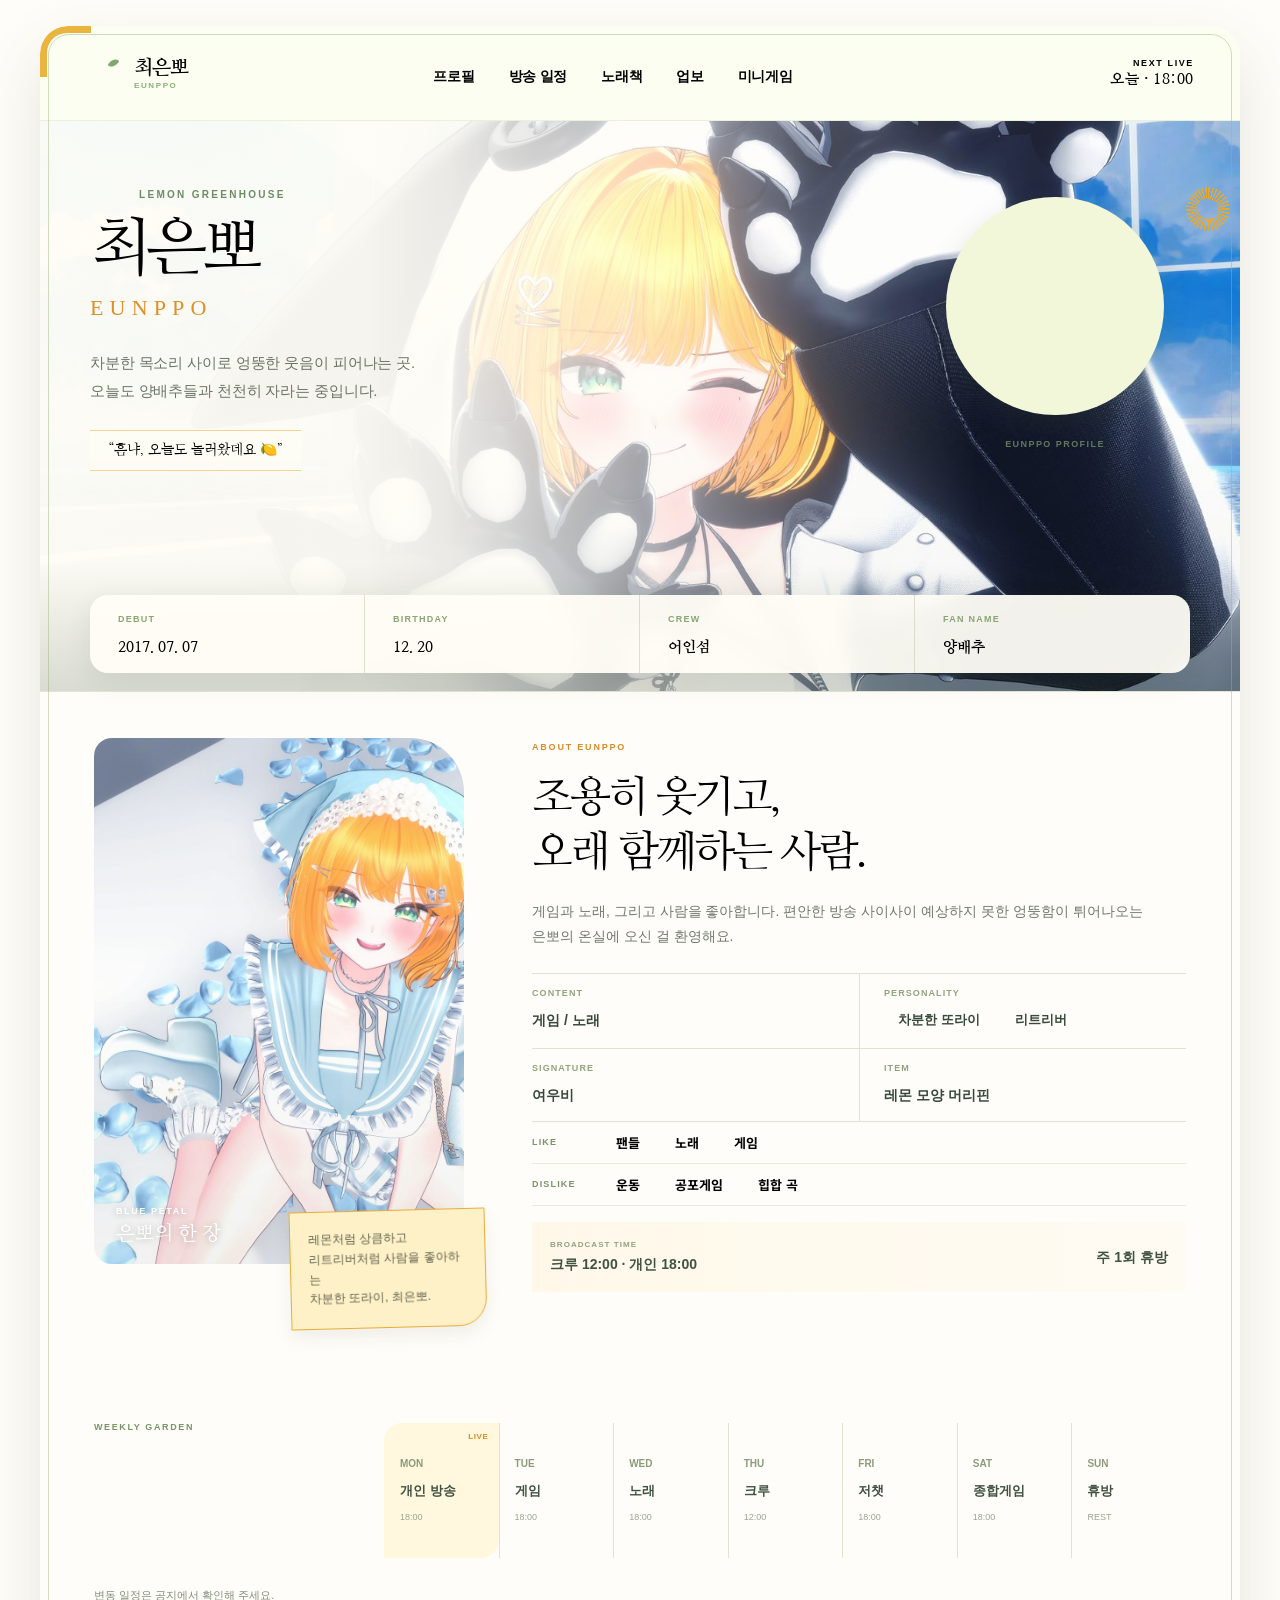
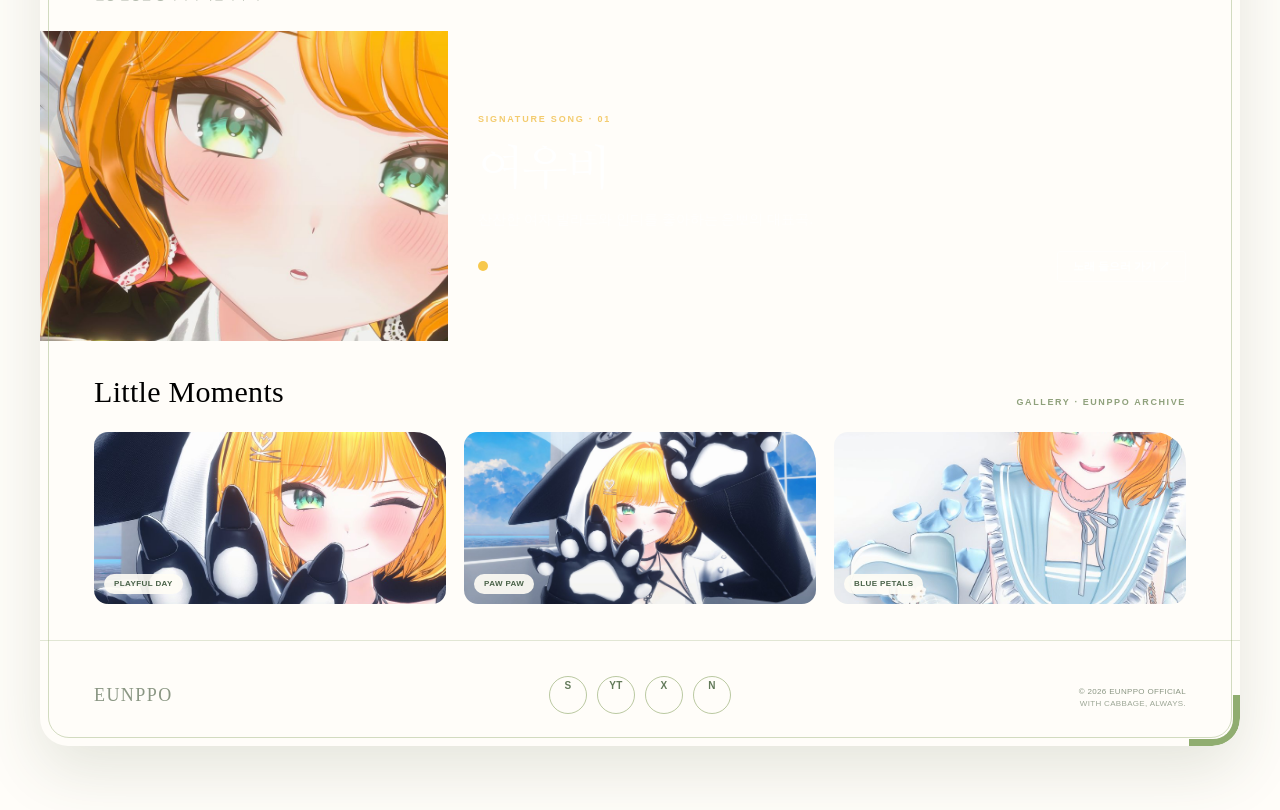
==== commit 21f1ff71: "Add files via upload" ====
--- a/index.html
+++ b/index.html
@@ -218,6 +218,8 @@
     .pkey{ width:auto; }
   }
 </style>
+<link rel="stylesheet" href="./eunppo-shell.css">
+<link rel="stylesheet" href="./eunppo-profile-final.css">
 </head>
 <body>
 <script>
@@ -226,15 +228,15 @@
   if (localStorage.getItem('theme') === 'dark') document.body.classList.add('dark');
 </script>
 
-<div class="sheet stagger">
-
-  <div class="chrome">
+<div class="sheet stagger profile-sheet">
+
+  <div class="chrome mast-chrome">
     <span class="dots"><i></i><i></i><i></i></span>
-    <div class="addr"><span class="lock">NEXT LIVE</span><span id="next-live">개인 · 18:00</span></div>
+    <div class="addr"><span class="lock">NEXT LIVE</span><span id="next-live">오늘 · 18:00</span></div>
     <button class="theme-switch" id="themeSwitch" type="button" aria-label="다크모드 전환"><span id="themeKnob">🍋</span></button>
   </div>
 
-  <section class="hero" id="heroScene">
+  <section class="hero profile-hero" id="heroScene">
     <img id="heroBg" src="./assets/profile-hero.jpg" alt="" referrerpolicy="no-referrer">
     <div class="hero-in">
       <div class="hero-ava">
@@ -244,14 +246,16 @@
         </div>
       </div>
       <div class="hero-mid">
-        <h1 class="h-title" id="hero-name">최은뽀<span class="h-leaf">🍋</span></h1>
-        <div class="h-sub"><i></i><span class="dm">✦</span>EUNPPO<span class="dm">✦</span><i></i></div>
+        <div class="hero-kicker" id="hero-kicker">LEMON GREENHOUSE</div>
+        <h1 class="h-title" id="hero-name">최은뽀</h1>
+        <div class="hero-en" id="hero-en">EUNPPO</div>
+        <p class="hero-deck" id="hero-deck">차분한 목소리 사이로 엉뚱한 웃음이 피어나는 곳.<br>오늘도 양배추들과 천천히 자라는 중입니다.</p>
         <div class="h-badges" id="heroBadges">
           <span class="hb">레몬 · 나뭇잎</span>
           <span class="hb">어인섬</span>
           <span class="hb live"><b></b>ISTP</span>
         </div>
-        <p class="h-quote">“ <span id="hero-quote">흠냐, 힝</span> ”<span> 🌿</span></p>
+        <p class="h-quote">“ <span id="hero-quote">흠냐, 오늘도 놀러왔데요 🍋</span> ”</p>
       </div>
       <div class="hero-right" aria-hidden="true"></div>
     </div>
@@ -259,17 +263,17 @@
 
   <div class="strip-wrap">
     <div class="strip">
-      <div class="stat"><span class="s-k">데뷔</span><span class="s-v" id="stat-debut">2017.07.07</span></div>
-      <div class="stat"><span class="s-k">생일</span><span class="s-v" id="stat-birth">12.20</span></div>
-      <div class="stat"><span class="s-k">소속</span><span class="s-v" id="stat-crew">어인섬</span></div>
-      <div class="stat"><span class="s-k">MBTI</span><span class="s-v" id="stat-mbti">ISTP</span></div>
-      <div class="stat"><span class="s-k">팬네임</span><span class="s-v" id="stat-fan">양배추 🥬</span></div>
-      <div class="stat"><span class="s-k">방송</span><span class="s-v" id="stat-status">개인 방송 · 18:00</span></div>
+      <div class="stat"><span class="s-k" id="statlab-1">DEBUT</span><span class="s-v" id="stat-debut">2017. 07. 07</span></div>
+      <div class="stat"><span class="s-k" id="statlab-2">BIRTHDAY</span><span class="s-v" id="stat-birth">12. 20</span></div>
+      <div class="stat"><span class="s-k" id="statlab-3">CREW</span><span class="s-v" id="stat-crew">어인섬</span></div>
+      <div class="stat"><span class="s-k" id="statlab-4">MBTI</span><span class="s-v" id="stat-mbti">ISTP</span></div>
+      <div class="stat"><span class="s-k" id="statlab-5">FAN NAME</span><span class="s-v" id="stat-fan">양배추</span></div>
+      <div class="stat"><span class="s-k" id="statlab-6">방송</span><span class="s-v" id="stat-status">개인 방송 · 18:00</span></div>
     </div>
   </div>
 
-<nav class="nav"><div class="nav-inner">
-      <a class="nav-logo" href="./">최은뽀<span class="lg-en">EUNPPO</span></a>
+<nav class="nav site-nav"><div class="nav-inner">
+      <a class="nav-logo" href="./"><img id="navAvatar" class="nav-ava" alt="" referrerpolicy="no-referrer" onerror="this.style.display='none'"><span class="lg-name">최은뽀<span class="lg-en">EUNPPO</span></span></a>
       <a href="./" class="ntab active"><svg viewBox="0 0 24 24" fill="none" stroke="currentColor" stroke-width="1.8" stroke-linecap="round" stroke-linejoin="round"><circle cx="12" cy="12" r="7.5"/><path d="M12 4.5V2.8M14.6 5.2c1.6-1.4 3.6-1.6 3.6-1.6s-.4 2-2 3.2"/></svg>프로필</a>
       <a href="./schedule/" class="ntab"><svg viewBox="0 0 24 24" fill="none" stroke="currentColor" stroke-width="1.8" stroke-linecap="round" stroke-linejoin="round"><rect x="3.5" y="5" width="17" height="15.5" rx="3"/><path d="M8 3.5v3M16 3.5v3M3.5 10h17"/></svg>방송 일정</a>
       <a href="./song/" class="ntab"><svg viewBox="0 0 24 24" fill="none" stroke="currentColor" stroke-width="1.8" stroke-linecap="round" stroke-linejoin="round"><circle cx="7.5" cy="17.5" r="3"/><circle cx="17.5" cy="15.5" r="3"/><path d="M10.5 17.5V6.5l10-2v11"/></svg>노래책</a>
@@ -279,62 +283,68 @@
       <button class="ntab" type="button" onclick="openInquiry()"><svg viewBox="0 0 24 24" fill="none" stroke="currentColor" stroke-width="1.8" stroke-linecap="round" stroke-linejoin="round"><path d="M20 12a8 8 0 1 0-3.1 6.3L20.5 19l-.8-3.4A8 8 0 0 0 20 12z"/></svg>문의</button>
     </div></nav>
 
-  <div class="duo">
-    <section class="ornate">
-      <svg class="corner tl" viewBox="0 0 70 70" fill="none"><path d="M6 52C6 22 22 6 52 6" stroke="currentColor" stroke-width="1.6" stroke-linecap="round"/><path d="M20 13q9-8 17-5-5 10-17 5z" fill="currentColor" opacity=".8"/><path d="M9 32q-7-9-3-17 10 5 3 17z" fill="currentColor" opacity=".55"/><path d="M36 8q7-6 13-4-4 8-13 4z" fill="currentColor" opacity=".4"/></svg>
-      <svg class="corner tr" viewBox="0 0 70 70" fill="none"><path d="M6 52C6 22 22 6 52 6" stroke="currentColor" stroke-width="1.6" stroke-linecap="round"/><path d="M20 13q9-8 17-5-5 10-17 5z" fill="currentColor" opacity=".8"/><path d="M9 32q-7-9-3-17 10 5 3 17z" fill="currentColor" opacity=".55"/><path d="M36 8q7-6 13-4-4 8-13 4z" fill="currentColor" opacity=".4"/></svg>
-      <div class="ohd" style="margin:0 0 20px"><i></i><span class="dm">✦</span>PROFILE<span class="dm">✦</span><i></i></div>
-      <div class="headline" id="info-headline">차분한 또라이 · 사람 좋아하는 리트리버 · ISTP</div>
-      <div class="plist">
-        <div class="prow"><span class="pkey">이름</span><span class="pval" id="info-name">최은뽀 (EUNPPO)</span></div>
-        <div class="prow"><span class="pkey">성격</span><div class="tags" id="info-tags"><span class="tag">차분한 또라이</span><span class="tag">리트리버</span></div></div>
-        <div class="prow"><span class="pkey">성별</span><span class="pval" id="info-gender">여</span></div>
-        <div class="prow"><span class="pkey">컨텐츠</span><span class="pval" id="info-content">게임 / 노래</span></div>
-        <div class="prow"><span class="pkey">소지품</span><span class="pval" id="info-item">레몬 모양 머리핀</span></div>
-        <div class="prow"><span class="pkey">모티브</span><span class="pval" id="info-motif">레몬 / 나뭇잎</span></div>
-        <div class="prow"><span class="pkey">팬네임</span><span class="pval" id="info-fandom">양배추</span></div>
-      </div>
+  <div class="duo profile-about">
+    <section class="profile-portrait" aria-label="최은뽀 사진">
+      <div class="profile-photo" id="ccImgBox">
+        <iframe id="cc-media" src="https://vod.sooplive.co.kr/player/202554605/embed?showChat=false&amp;autoPlay=false&amp;mutePlay=false" title="최은뽀 노래" frameborder="0" allowfullscreen scrolling="no"></iframe>
+        <span class="photo-kicker">BLUE PETAL</span>
+        <span class="photo-caption">은뽀의 한 장</span>
+      </div>
+      <p class="portrait-note">레몬처럼 상큼하고<br>리트리버처럼 사람을 좋아하는<br>차분한 또라이, 최은뽀.</p>
     </section>
 
-    <section class="ornate">
-      <svg class="corner tl" viewBox="0 0 70 70" fill="none"><path d="M6 52C6 22 22 6 52 6" stroke="currentColor" stroke-width="1.6" stroke-linecap="round"/><path d="M20 13q9-8 17-5-5 10-17 5z" fill="currentColor" opacity=".8"/><path d="M9 32q-7-9-3-17 10 5 3 17z" fill="currentColor" opacity=".55"/><path d="M36 8q7-6 13-4-4 8-13 4z" fill="currentColor" opacity=".4"/></svg>
-      <svg class="corner tr" viewBox="0 0 70 70" fill="none"><path d="M6 52C6 22 22 6 52 6" stroke="currentColor" stroke-width="1.6" stroke-linecap="round"/><path d="M20 13q9-8 17-5-5 10-17 5z" fill="currentColor" opacity=".8"/><path d="M9 32q-7-9-3-17 10 5 3 17z" fill="currentColor" opacity=".55"/><path d="M36 8q7-6 13-4-4 8-13 4z" fill="currentColor" opacity=".4"/></svg>
-      <div class="ohd" style="margin:0 0 20px"><i></i><span class="dm">✦</span>SUNROOM<span class="dm">✦</span><i></i></div>
-      <div class="cc-body">
-        <div class="cc-img" id="ccImgBox">
-            <iframe id="cc-media" src="https://vod.sooplive.co.kr/player/202554605/embed?showChat=false&amp;autoPlay=false&amp;mutePlay=false" title="최은뽀 노래" frameborder="0" allowfullscreen scrolling="no"></iframe>
-          </div>
-        <div class="cc-rows">
-          <div class="d-row"><b>ABOUT</b><span id="msg">게임 / 노래 · 사람 좋아하는 리트리버</span></div>
-          <div class="d-row"><b>LIKE</b><div class="tags" id="like-list"></div></div>
-          <div class="d-row"><b>DISLIKE</b><div class="tags" id="dislike-list"></div></div>
-        </div>
+    <section class="profile-story">
+      <div class="story-kicker">ABOUT EUNPPO</div>
+      <h2 class="headline" id="info-headline">조용히 웃기고,
+오래 함께하는 사람.</h2>
+      <p class="story-copy" id="msg">게임과 노래, 그리고 사람을 좋아합니다. 편안한 방송 사이사이 예상하지 못한 엉뚱함이 튀어나오는 은뽀의 온실에 오신 걸 환영해요.</p>
+
+      <div class="profile-facts">
+        <div class="profile-fact"><span>CONTENT</span><strong id="info-content">게임 / 노래</strong></div>
+        <div class="profile-fact"><span>PERSONALITY</span><div class="tags" id="info-tags"><span class="tag">차분한 또라이</span><span class="tag">리트리버</span></div></div>
+        <div class="profile-fact"><span>SIGNATURE</span><strong id="profile-signature">여우비</strong></div>
+        <div class="profile-fact"><span>ITEM</span><strong id="info-item">레몬 모양 머리핀</strong></div>
+      </div>
+
+      <div class="profile-meta">
+        <span><small id="proflab-1">NAME</small><b id="info-name">최은뽀 (EUNPPO)</b></span>
+        <span><small id="proflab-2">GENDER</small><b id="info-gender">여</b></span>
+        <span><small id="proflab-3">FAN NAME</small><b id="info-fandom">양배추</b></span>
+        <span><small id="proflab-4">MOTIF</small><b id="info-motif">레몬 / 나뭇잎</b></span>
+      </div>
+
+      <div class="taste-row"><span>LIKE</span><div class="tags" id="like-list"></div></div>
+      <div class="taste-row dislike"><span>DISLIKE</span><div class="tags" id="dislike-list"></div></div>
+
+      <div class="broadcast-line">
+        <span><small>BROADCAST TIME</small><b>크루 12:00 · 개인 18:00</b></span>
+        <strong>주 1회 휴방</strong>
       </div>
     </section>
   </div>
 
-  <div class="mid-duo">
-    <div class="player">
-      <div class="p-art" id="pArt"><span>♪</span><img id="sing-art" alt="" referrerpolicy="no-referrer"></div>
+  <div class="mid-duo profile-flow">
+    <div class="player signature-panel">
+      <div class="p-art" id="pArt"><span>♪</span><img id="sing-art" src="./assets/photo-3.jpg" alt="" referrerpolicy="no-referrer"></div>
       <div class="p-info">
-        <div class="p-eyebrow">♪ SIGNATURE SONG</div>
+        <div class="p-eyebrow">SIGNATURE SONG · 01</div>
         <div class="p-title" id="sing-title">여우비</div>
-        <div class="p-sub" id="sing-sub">인디 · 잔잔한 여자 발라드를 즐겨 부릅니다</div>
-        <a class="p-go" id="sing-link" href="https://vod.sooplive.com/player/202554605?change_second=15688" target="_blank" rel="noreferrer">SOOP VOD에서 듣기 ↗</a>
+        <div class="p-sub" id="sing-sub">잔잔한 여자 발라드와 인디를 좋아하는 은뽀의 대표곡.</div>
+        <a class="p-go" id="sing-link" href="https://vod.sooplive.com/player/202554605?change_second=15688" target="_blank" rel="noreferrer">노래 들으러 가기 ↗</a>
       </div>
       <div class="vinyl"><i></i></div>
       <span class="pnote n1">♪</span><span class="pnote n2">♫</span>
     </div>
-    <section class="card">
+    <section class="card weekly-panel">
       <div class="sec-hd kr"><svg viewBox="0 0 24 24" fill="none" stroke="currentColor" stroke-width="1.8" stroke-linecap="round" stroke-linejoin="round"><rect x="3.5" y="5" width="17" height="15.5" rx="3"/><path d="M8 3.5v3M16 3.5v3M3.5 10h17"/></svg>방송 일정</div>
       <div class="days">
-        <span class="day" id="day-0">월</span>
-        <span class="day" id="day-1">화</span>
-        <span class="day" id="day-2">수</span>
-        <span class="day" id="day-3">목</span>
-        <span class="day" id="day-4">금</span>
-        <span class="day" id="day-5">토</span>
-        <span class="day" id="day-6">일</span>
+        <span class="day" id="day-0"><b><span id="dayname-0">MON</span></b><strong><span id="daytext-0">개인 방송</span></strong><small><span id="daytime-0">18:00</span></small></span>
+        <span class="day" id="day-1"><b><span id="dayname-1">TUE</span></b><strong><span id="daytext-1">게임</span></strong><small><span id="daytime-1">18:00</span></small></span>
+        <span class="day" id="day-2"><b><span id="dayname-2">WED</span></b><strong><span id="daytext-2">노래</span></strong><small><span id="daytime-2">18:00</span></small></span>
+        <span class="day" id="day-3"><b><span id="dayname-3">THU</span></b><strong><span id="daytext-3">크루</span></strong><small><span id="daytime-3">12:00</span></small></span>
+        <span class="day" id="day-4"><b><span id="dayname-4">FRI</span></b><strong><span id="daytext-4">저챗</span></strong><small><span id="daytime-4">18:00</span></small></span>
+        <span class="day" id="day-5"><b><span id="dayname-5">SAT</span></b><strong><span id="daytext-5">종합게임</span></strong><small><span id="daytime-5">18:00</span></small></span>
+        <span class="day" id="day-6"><b><span id="dayname-6">SUN</span></b><strong><span id="daytext-6">휴방</span></strong><small><span id="daytime-6">REST</span></small></span>
       </div>
       <div class="s-row" id="sched-line1"><b>크루 컨텐츠</b> · 오후 12시</div>
       <div class="s-row" id="sched-line2"><b>개인 방송</b> · 오후 6시</div>
@@ -351,28 +361,30 @@
     </div>
   </section>
 
-  <div class="bot-duo">
-    <section class="card">
-      <div class="sec-hd"><svg viewBox="0 0 24 24" fill="none" stroke="currentColor" stroke-width="1.8" stroke-linecap="round" stroke-linejoin="round"><rect x="3.5" y="4.5" width="17" height="15" rx="3"/><circle cx="9" cy="10" r="1.7"/><path d="M4.5 17.5l4.5-4 3.5 3 3-2.5 4 3.5"/></svg>GALLERY</div>
+  <div class="bot-duo moments-panel">
+    <section class="card moments-gallery">
+      <div class="sec-hd moments-heading"><span>Little Moments</span><small>GALLERY · EUNPPO ARCHIVE</small></div>
       <div class="g-grid">
-        <div class="g-thumb"><img id="gallery-1" src="./assets/photo-1.jpg" alt="" referrerpolicy="no-referrer" loading="lazy"></div>
-        <div class="g-thumb"><img id="gallery-2" src="./assets/photo-2.jpg" alt="" referrerpolicy="no-referrer" loading="lazy"></div>
-        <div class="g-thumb"><img id="gallery-3" src="./assets/photo-3.jpg" alt="" referrerpolicy="no-referrer" loading="lazy"></div>
+        <div class="g-thumb"><img id="gallery-1" src="./assets/photo-2.jpg" alt="" referrerpolicy="no-referrer" loading="lazy"></div>
+        <div class="g-thumb"><img id="gallery-2" src="./assets/profile-hero.jpg" alt="" referrerpolicy="no-referrer" loading="lazy"></div>
+        <div class="g-thumb"><img id="gallery-3" src="./assets/photo-1.jpg" alt="" referrerpolicy="no-referrer" loading="lazy"></div>
         <div class="g-thumb"><span>🌿</span><img id="gallery-4" alt="" referrerpolicy="no-referrer" loading="lazy" style="display:none"></div>
       </div>
     </section>
-    <section class="card">
+  </div>
+
+  <footer>
+    <section class="card moments-links">
       <div class="sec-hd"><svg viewBox="0 0 24 24" fill="none" stroke="currentColor" stroke-width="1.8" stroke-linecap="round" stroke-linejoin="round"><path d="M9.5 14.5l5-5"/><path d="M11 6.5L12.5 5a4 4 0 0 1 5.5 5.5L16.5 12M13 17.5L11.5 19a4 4 0 0 1-5.5-5.5L7.5 12"/></svg>LINKS</div>
       <div class="l-grid">
         <a class="lbtn" id="link-soop" href="https://www.sooplive.com/station/eunpp0" target="_blank" rel="noreferrer"><span class="l-ic soop">S</span>SOOP 방송국</a>
-        <a class="lbtn" id="link-youtube" href="https://www.youtube.com/@eunppo1220" target="_blank" rel="noreferrer"><span class="l-ic yt">▶</span>YouTube</a>
+        <a class="lbtn" id="link-youtube" href="https://www.youtube.com/@eunppo1220" target="_blank" rel="noreferrer"><span class="l-ic yt">YT</span>YouTube</a>
         <a class="lbtn" id="link-x" href="https://x.com/eunppo04" target="_blank" rel="noreferrer"><span class="l-ic xx">X</span>X (트위터)</a>
         <a class="lbtn" id="link-cafe" href="https://cafe.naver.com/fishmanisland" target="_blank" rel="noreferrer"><span class="l-ic cafe">N</span>어인섬 카페</a>
       </div>
     </section>
-  </div>
-
-  <footer>© 2026 EUNPPO Official. All rights reserved.<br><span class="biz">비즈니스 문의 · 문의 버튼을 이용해 주세요</span></footer>
+    <span class="footer-copy">© 2026 EUNPPO OFFICIAL<br><span class="biz">WITH CABBAGE, ALWAYS.</span></span>
+  </footer>
 </div>
 
 <div class="iq-ov" id="iq-ov" onclick="if(event.target===this)closeInquiry()">
@@ -395,34 +407,65 @@
 <script src="./site.js"></script>
 <script>
 const defaults = {
-  'soop-id':'eunpp0', avatar:'./assets/char.png', 'hero-bg':'./assets/profile-hero.jpg',
-  'hero-quote':'흠냐, 힝',
+  'soop-id':'eunpp0', avatar:'', 'hero-bg':'./assets/profile-hero.jpg',
+  'hero-quote':'흠냐, 오늘도 놀러왔데요 🍋',
   'hero-badges':'레몬 · 나뭇잎,어인섬,ISTP',
-  'hero-name':'최은뽀', 'hero-kicker':'LEMON · LEAF', 'hero-en':'EUNPPO',
-  'next-live':'개인 · 18:00', 'loader-img':'', 'avatar':'',
-  'info-headline':'차분한 또라이 · 사람 좋아하는 리트리버 · ISTP',
-  'stat-debut':'2017.07.07', 'stat-birth':'12.20', 'stat-crew':'어인섬',
-  'stat-mbti':'ISTP', 'stat-fan':'양배추 🥬', 'stat-status':'개인 방송 · 18:00',
+  'hero-name':'최은뽀', 'hero-kicker':'LEMON GREENHOUSE', 'hero-en':'EUNPPO',
+  'next-live':'오늘 · 18:00', 'loader-img':'',
+  'info-headline':'조용히 웃기고,\n오래 함께하는 사람.',
+  'stat-debut':'2017. 07. 07', 'stat-birth':'12. 20', 'stat-crew':'어인섬',
+  'stat-mbti':'ISTP', 'stat-fan':'양배추', 'stat-status':'개인 방송 · 18:00',
   'info-name':'최은뽀 (EUNPPO)',
   'info-tags':'차분한 또라이, 리트리버',
   'info-gender':'여', 'info-content':'게임 / 노래',
   'info-item':'레몬 모양 머리핀', 'info-motif':'레몬 / 나뭇잎', 'info-fandom':'양배추',
-  msg:'게임 / 노래 · 사람 좋아하는 리트리버',
+  msg:'게임과 노래, 그리고 사람을 좋아합니다. 편안한 방송 사이사이 예상하지 못한 엉뚱함이 튀어나오는 은뽀의 온실에 오신 걸 환영해요.',
   'like-list':'팬들, 노래, 게임',
   'dislike-list':'운동, 공포게임, 힙합 곡',
   'sing-title':'여우비',
-  'sing-sub':'인디 · 잔잔한 여자 발라드를 즐겨 부릅니다 · 노래방송 정기',
+  'sing-sub':'잔잔한 여자 발라드와 인디를 좋아하는 은뽀의 대표곡.',
   'sing-link':'https://vod.sooplive.com/player/202554605?change_second=15688',
   'sing-art':'./assets/photo-3.jpg', 'cc-media':'202554605',
   'sched-line1':'크루 컨텐츠 · 오후 12시',
   'sched-line2':'개인 방송 · 오후 6시',
   'sched-line3':'휴방 · 주 1회',
-  days:'0,1,2,3,4,5',
+  days:'0',
   'gallery-1':'', 'gallery-2':'', 'gallery-3':'', 'gallery-4':'',
   'link-soop':'https://www.sooplive.com/station/eunpp0',
   'link-youtube':'https://www.youtube.com/@eunppo1220',
   'link-x':'https://x.com/eunppo04',
-  'link-cafe':'https://cafe.naver.com/fishmanisland'
+  'link-cafe':'https://cafe.naver.com/fishmanisland',
+  'statlab-1':'DEBUT',
+  'statlab-2':'BIRTHDAY',
+  'statlab-3':'CREW',
+  'statlab-4':'MBTI',
+  'statlab-5':'FAN NAME',
+  'statlab-6':'방송',
+  'proflab-1':'NAME',
+  'proflab-2':'GENDER',
+  'proflab-3':'FAN NAME',
+  'proflab-4':'MOTIF',
+  'dayname-0':'MON',
+  'daytext-0':'개인 방송',
+  'daytime-0':'18:00',
+  'dayname-1':'TUE',
+  'daytext-1':'게임',
+  'daytime-1':'18:00',
+  'dayname-2':'WED',
+  'daytext-2':'노래',
+  'daytime-2':'18:00',
+  'dayname-3':'THU',
+  'daytext-3':'크루',
+  'daytime-3':'12:00',
+  'dayname-4':'FRI',
+  'daytext-4':'저챗',
+  'daytime-4':'18:00',
+  'dayname-5':'SAT',
+  'daytext-5':'종합게임',
+  'daytime-5':'18:00',
+  'dayname-6':'SUN',
+  'daytext-6':'휴방',
+  'daytime-6':'REST',
 };
 
 function advScroll(dir){
@@ -458,9 +501,11 @@
     }
     setImg('heroBg', d['hero-bg']);
 
-    setText(['hero-name','hero-kicker','hero-en','next-live','info-headline','hero-quote','stat-debut','stat-birth','stat-crew','stat-mbti','stat-fan','stat-status',
-             'info-name','info-gender','info-content','info-item','info-motif','info-fandom',
-             'sing-title','sing-sub'], d);
+    setText(["dayname-0", "dayname-1", "dayname-2", "dayname-3", "dayname-4", "dayname-5", "dayname-6", "daytext-0", "daytext-1", "daytext-2", "daytext-3", "daytext-4", "daytext-5", "daytext-6", "daytime-0", "daytime-1", "daytime-2", "daytime-3", "daytime-4", "daytime-5", "daytime-6", "dislike-list", "hero-badges", "hero-en", "hero-kicker", "hero-name", "hero-quote", "info-content", "info-fandom", "info-gender", "info-headline", "info-item", "info-motif", "info-name", "info-tags", "like-list", "next-live", "proflab-1", "proflab-2", "proflab-3", "proflab-4", "sing-sub", "sing-title", "stat-birth", "stat-crew", "stat-debut", "stat-fan", "stat-mbti", "stat-status", "statlab-1", "statlab-2", "statlab-3", "statlab-4", "statlab-5", "statlab-6"], d);
+    var deck = document.getElementById('hero-deck');
+    if (deck && txt(d['hero-deck'])) deck.innerHTML = softHtml(d['hero-deck']);
+    var profileSignature = document.getElementById('profile-signature');
+    if (profileSignature) profileSignature.textContent = txt(d['sing-title']) || '여우비';
     var about = document.getElementById('msg');
     if (about && txt(d.msg)) about.textContent = txt(d.msg);
 
@@ -491,13 +536,6 @@
     });
     setLinks(d, ['link-soop','link-youtube','link-x','link-cafe']);
 
-    /* birthday D-Day badge appended to the stat cell */
-    var mmdd = parseMMDD(d['stat-birth']);
-    if (mmdd && typeof fxDday === 'function') {
-      var n = fxDday(mmdd);
-      var cell = document.getElementById('stat-birth');
-      if (n !== null && cell) cell.textContent = txt(d['stat-birth']) + (n === 0 ? ' 🎉' : ' (D-' + n + ')');
-    }
   } catch (e) { console.log('render', e); }
 
   document.body.classList.add('ready');
--- a/style.css
+++ b/style.css
@@ -13,24 +13,28 @@
 /* ===== approved sheet: palette, frame, chrome and nav shared by every page ===== */
 :root{
   --page-width:1200px;
-  --main:#ffe6bf;
-  --sub:#e8ffd9;
-  --main-light:#fff6e6;
-  --main-dark:#bb791a;
-  --main-deep:#36533a;
-  --logo:#35513a;
-  --sub-mid:#8aaf70;
-  --sub-deep:#4d704d;
-  --accent:#efb53d;
-  --bg:#f7f4eb;
-  --sheet:#fffdf7;
-  --card:#fffaf0;
-  --card2:#f4f9eb;
-  --text:#3e4b3d;
-  --text-mid:#687363;
-  --text-soft:#89917f;
-  --line:rgba(111,145,82,.34);
-  --line-soft:rgba(111,145,82,.18);
+
+  /* Legacy names the category pages use, aliased to the approved --ep-* palette so the
+     admin theme tab drives every page. */
+  --main:var(--ep-week);
+  --sub:var(--ep-week);
+  --main-light:var(--ep-paper-soft);
+  --main-dark:var(--ep-leaf);
+  --main-deep:var(--ep-ink);
+  --logo:var(--ep-ink);
+  --sub-mid:var(--ep-leaf);
+  --sub-deep:var(--ep-forest);
+  --accent:var(--ep-yellow);
+  --bg:var(--ep-paper);
+  --sheet:var(--ep-paper);
+  --card:var(--ep-paper-soft);
+  --card2:var(--ep-week);
+  --text:var(--ep-ink);
+  --text-mid:var(--ep-body);
+  --text-soft:var(--ep-muted);
+  --ink-on-dark:var(--ep-paper);
+  --line:var(--ep-line);
+  --line-soft:color-mix(in srgb, var(--ep-line) 55%, transparent);
   --shadow:0 24px 70px rgba(68,87,49,.16);
   --shadow-hover:0 14px 32px rgba(68,87,49,.18);
 }
@@ -193,19 +197,6 @@
   color:var(--logo);
 }
 
-a.nav-logo::before{
-  content:'';
-  width:30px;
-  height:30px;
-  margin-right:4px;
-  border:1px solid var(--line);
-  border-radius:50%;
-  background:
-    radial-gradient(circle at 60% 42%,var(--sheet) 0 24%,transparent 25%),
-    conic-gradient(from 8deg,var(--accent) 0 76%,var(--sub-mid) 76%);
-  box-shadow:inset 0 0 0 6px var(--sheet);
-}
-
 a.nav-logo .lg-en{
   font-size:10px;
   letter-spacing:.32em;
@@ -274,7 +265,6 @@
     gap:2px;
     overflow-x:auto;
   }
-a.nav-logo::before{width:26px;height:26px;}
 a.nav-logo .lg-en{display:none;}
 .ntab{flex:0 0 auto;padding:10px 12px;font-size:13px;}
 footer{margin:6px 28px 24px;}
@@ -284,7 +274,6 @@
 .sheet::before{inset:6px;border-radius:16px;}
 .sheet::after{display:none;}
 .nav-inner{padding-left:14px;}
-a.nav-logo::before{display:none;}
 .ntab{padding:10px 9px;font-size:12px;}
 footer{margin-left:20px;margin-right:20px;}
 }
--- a/eunppo-shell.css
+++ b/eunppo-shell.css
@@ -0,0 +1,346 @@
+:root{
+  --ep-paper:var(--ep-paper);
+  --ep-paper-soft:var(--ep-paper-soft);
+  --ep-week:var(--ep-week);
+  --ep-forest:var(--ep-forest);
+  --ep-ink:var(--ep-ink);
+  --ep-body:var(--ep-body);
+  --ep-muted:var(--ep-muted);
+  --ep-line:var(--ep-line);
+  --ep-yellow:var(--ep-yellow);
+  --ep-leaf:var(--ep-leaf);
+}
+
+html,body{overflow-x:hidden}
+
+body{
+  min-width:320px;
+  padding:26px 20px 64px !important;
+  background:#fffdf9 !important;
+  color:var(--ep-body) !important;
+}
+
+body>#fx{display:none !important}
+
+.profile-sheet{
+  position:relative !important;
+  display:flex !important;
+  flex-direction:column !important;
+  width:100% !important;
+  max-width:1200px !important;
+  margin:0 auto !important;
+  padding:0 !important;
+  overflow:hidden !important;
+  border:1.5px solid var(--ep-leaf) !important;
+  border-radius:28px !important;
+  background:var(--ep-paper) !important;
+  box-shadow:0 24px 62px rgba(67,86,49,.14) !important;
+  isolation:isolate;
+}
+
+.profile-sheet::before{
+  content:"" !important;
+  position:absolute !important;
+  z-index:60 !important;
+  inset:8px !important;
+  pointer-events:none !important;
+  border:1px solid rgba(157,178,125,.46) !important;
+  border-radius:21px !important;
+  background:none !important;
+  clip-path:none !important;
+}
+
+.profile-sheet::after{
+  content:"" !important;
+  position:absolute !important;
+  z-index:61 !important;
+  top:0 !important;
+  left:0 !important;
+  width:54px !important;
+  height:9px !important;
+  background:var(--ep-yellow) !important;
+  border-radius:0 !important;
+  box-shadow:1146px 2363px 0 var(--ep-leaf) !important;
+  pointer-events:none !important;
+}
+
+.profile-sheet .mast-chrome{
+  position:absolute !important;
+  z-index:40 !important;
+  top:0 !important;
+  right:0 !important;
+  left:auto !important;
+  order:0 !important;
+  width:230px !important;
+  height:95px !important;
+  padding:0 46px 0 0 !important;
+  border:0 !important;
+  background:transparent !important;
+  box-shadow:none !important;
+  display:flex !important;
+  align-items:center !important;
+  justify-content:flex-end !important;
+  gap:12px !important;
+}
+
+.profile-sheet .mast-chrome .dots{display:none !important}
+
+.profile-sheet .mast-chrome .addr{
+  width:auto !important;
+  max-width:none !important;
+  min-width:116px !important;
+  padding:0 !important;
+  border:0 !important;
+  border-radius:0 !important;
+  background:transparent !important;
+  box-shadow:none !important;
+  display:flex !important;
+  flex-direction:column !important;
+  align-items:flex-end !important;
+  gap:3px !important;
+  color:var(--ep-ink) !important;
+}
+
+.profile-sheet .mast-chrome .addr .lock{
+  color:var(--ep-leaf) !important;
+  font:700 9px/1 var(--font-label,Arial,sans-serif) !important;
+  letter-spacing:.18em !important;
+}
+
+.profile-sheet .mast-chrome .addr #next-live{
+  color:var(--ep-ink) !important;
+  font:700 15px/1.2 var(--font-title,"Nanum Myeongjo",serif) !important;
+  letter-spacing:.04em !important;
+}
+
+.profile-sheet .theme-switch{display:none !important}
+
+.profile-sheet .site-nav{
+  position:relative !important;
+  z-index:30 !important;
+  order:0 !important;
+  height:95px !important;
+  min-height:95px !important;
+  margin:0 !important;
+  padding:0 !important;
+  border:0 !important;
+  border-bottom:1px solid rgba(157,178,125,.18) !important;
+  background:rgba(255,253,246,.96) !important;
+  box-shadow:none !important;
+}
+
+.profile-sheet .site-nav .nav-inner{
+  position:relative !important;
+  width:100% !important;
+  height:100% !important;
+  margin:0 !important;
+  padding:0 230px 0 48px !important;
+  display:flex !important;
+  align-items:center !important;
+  justify-content:center !important;
+  gap:34px !important;
+  overflow:visible !important;
+}
+
+.profile-sheet .site-nav .nav-logo{
+  position:absolute !important;
+  top:50% !important;
+  left:48px !important;
+  transform:translateY(-50%) !important;
+  margin:0 !important;
+  padding:0 0 10px !important;
+  color:var(--ep-ink) !important;
+  font:700 20px/1 var(--font-title,"Nanum Myeongjo",serif) !important;
+  letter-spacing:-.04em !important;
+}
+
+.profile-sheet .site-nav .nav-logo::before{
+  content:"";
+  position:absolute;
+  left:0;
+  right:-12px;
+  bottom:0;
+  height:2px;
+  background:linear-gradient(90deg,var(--ep-yellow),#9fc9e8 72%,transparent);
+  transform:rotate(-2deg);
+}
+
+.profile-sheet .site-nav .nav-logo::after{
+  content:"";
+  position:absolute;
+  right:-18px;
+  top:-6px;
+  width:7px;
+  height:7px;
+  border-radius:50%;
+  background:#f5968d;
+  box-shadow:7px 4px 0 -1px #f5968d;
+}
+
+.profile-sheet .site-nav .lg-en{
+  margin-left:6px !important;
+  color:#6d9dbb !important;
+  font:700 9px/1 var(--font-label,Arial,sans-serif) !important;
+  letter-spacing:.13em !important;
+}
+
+.profile-sheet .site-nav .ntab{
+  position:relative !important;
+  min-width:0 !important;
+  padding:35px 0 30px !important;
+  border:0 !important;
+  border-radius:0 !important;
+  background:transparent !important;
+  color:color-mix(in srgb, var(--ep-body) 82%, transparent) !important;
+  font:700 14px/1 var(--font-body,Arial,sans-serif) !important;
+  letter-spacing:-.02em !important;
+  white-space:nowrap !important;
+  box-shadow:none !important;
+}
+
+.profile-sheet .site-nav .ntab svg{display:none !important}
+
+.profile-sheet .site-nav .ntab::after{
+  content:"";
+  position:absolute;
+  left:50%;
+  bottom:23px;
+  width:0;
+  height:2px;
+  background:var(--ep-yellow);
+  transform:translateX(-50%);
+  transition:width .2s ease;
+}
+
+.profile-sheet .site-nav .ntab:hover::after,
+.profile-sheet .site-nav .ntab.active::after{width:34px}
+
+.profile-sheet .site-nav .ntab.active{color:var(--ep-ink) !important}
+
+.profile-sheet .site-nav a[href="./dress/"],
+.profile-sheet .site-nav button.ntab{display:none !important}
+
+@media(max-width:960px){
+body{padding:16px 10px 50px !important}
+.profile-sheet{border-radius:22px !important}
+.profile-sheet::before{inset:7px !important;border-radius:17px !important}
+.profile-sheet::after{box-shadow:none !important}
+.profile-sheet .site-nav{height:78px !important;min-height:78px !important;overflow-x:auto !important}
+.profile-sheet .site-nav .nav-inner{min-width:850px !important;height:78px !important;padding:0 210px 0 30px !important;justify-content:flex-start !important;gap:26px !important}
+.profile-sheet .site-nav .nav-logo{left:30px !important}
+.profile-sheet .site-nav .ntab{padding:27px 0 25px !important}
+.profile-sheet .mast-chrome{height:78px !important;padding-right:28px !important}
+}
+
+@media(max-width:560px){
+.profile-sheet{border-radius:18px !important}
+.profile-sheet::before{inset:5px !important;border-radius:13px !important}
+.profile-sheet .mast-chrome{display:none !important}
+.profile-sheet .site-nav .nav-inner{min-width:720px !important;padding-left:22px !important;padding-right:22px !important}
+.profile-sheet .site-nav .nav-logo{position:relative !important;top:auto !important;left:auto !important;transform:none !important;margin-right:20px !important}
+}
+
+.profile-sheet::after{
+  inset:0 !important;
+  width:auto !important;
+  height:auto !important;
+  box-sizing:border-box !important;
+  border:7px solid transparent !important;
+  border-color:#e9b53f #90ad70 #90ad70 #e9b53f !important;
+  border-radius:27px !important;
+  background:none !important;
+  box-shadow:none !important;
+  -webkit-mask:
+    linear-gradient(#000 0 0) left top / 51px 51px no-repeat,
+    linear-gradient(#000 0 0) right bottom / 51px 51px no-repeat;
+  mask:
+    linear-gradient(#000 0 0) left top / 51px 51px no-repeat,
+    linear-gradient(#000 0 0) right bottom / 51px 51px no-repeat;
+}
+
+.profile-sheet .site-nav{background:#fbfef1 !important}
+
+.profile-sheet .site-nav .nav-logo{
+  min-height:36px !important;
+  padding:2px 0 0 46px !important;
+  display:flex !important;
+  flex-direction:column !important;
+  align-items:flex-start !important;
+  justify-content:center !important;
+}
+
+.profile-sheet .site-nav .nav-logo::before{
+  left:0 !important;
+  right:auto !important;
+  top:50% !important;
+  bottom:auto !important;
+  width:30px !important;
+  height:30px !important;
+  border:2px solid var(--ep-line) !important;
+  border-radius:50% !important;
+  background:radial-gradient(circle at 56% 52%,var(--ep-yellow) 0 5px,transparent 5.5px) !important;
+  transform:translateY(-50%) !important;
+}
+
+.profile-sheet .site-nav .nav-logo::after{
+  left:22px !important;
+  right:auto !important;
+  top:3px !important;
+  width:7px !important;
+  height:10px !important;
+  border-radius:80% 10% 80% 10% !important;
+  background:#83a773 !important;
+  box-shadow:none !important;
+  transform:rotate(38deg) !important;
+}
+
+.profile-sheet .site-nav .lg-en{
+  display:block !important;
+  margin:4px 0 0 !important;
+  color:#8daf78 !important;
+  font-size:8px !important;
+  letter-spacing:.2em !important;
+}
+
+@media(min-width:961px){
+.profile-sheet .site-nav .ntab{transform:translateX(64px) !important}
+.profile-sheet .mast-chrome,
+  .profile-sheet .mast-chrome .addr,
+  .profile-sheet .mast-chrome .addr .lock,
+  .profile-sheet .mast-chrome .addr #next-live{
+    visibility:visible !important;
+    opacity:1 !important;
+    color:var(--ep-ink) !important;
+  }
+.profile-sheet .mast-chrome{display:flex !important;z-index:50 !important}
+}
+
+/* Below 960 the logo returns to the flow so the tab row cannot start underneath it. */
+@media(max-width:960px){
+.profile-sheet .site-nav .nav-logo{
+  position:static !important;
+  top:auto !important; left:auto !important;
+  transform:none !important;
+  flex:0 0 auto !important;
+  margin-right:14px !important;
+}
+.profile-sheet .site-nav .nav-inner{padding-left:16px !important}
+}
+
+
+/* Dark palette shared by every page. */
+body.dark{
+  --ep-paper:#1b211b;
+  --ep-paper-soft:#161c17;
+  --ep-week:#202d21;
+  --ep-forest:#304632;
+  --ep-ink:#e9f1df;
+  --ep-body:#c9d2c3;
+  --ep-muted:#96a28f;
+  --ep-line:#5f7554;
+  --ep-leaf:#789368;
+  background:#121712 !important;
+}
+
+body.dark .profile-sheet{background:var(--ep-paper) !important}
+body.dark .profile-sheet .site-nav{background:var(--ep-paper-soft) !important}
--- a/eunppo-profile-final.css
+++ b/eunppo-profile-final.css
@@ -0,0 +1,1369 @@
+.profile-sheet .profile-hero{
+  position:relative !important;
+  order:1 !important;
+  width:100% !important;
+  height:570px !important;
+  min-height:570px !important;
+  margin:0 !important;
+  padding:0 !important;
+  overflow:hidden !important;
+  border:0 !important;
+  border-radius:0 !important;
+  background:#eaf5fb !important;
+}
+
+.profile-sheet .profile-hero::before{
+  content:"";
+  position:absolute;
+  z-index:2;
+  inset:0;
+  opacity:1 !important;
+  -webkit-mask-image:none !important;
+  mask-image:none !important;
+  background:linear-gradient(90deg,rgba(255,253,246,.995) 0%,rgba(255,253,246,.985) 29%,rgba(255,253,246,.82) 42%,rgba(255,253,246,.28) 60%,transparent 78%);
+  pointer-events:none;
+}
+
+.profile-sheet .profile-hero::after{
+  content:"";
+  position:absolute;
+  z-index:2;
+  inset:auto 0 0 0 !important;
+  height:128px;
+  background:linear-gradient(0deg,rgba(59,79,54,.22),transparent);
+  pointer-events:none;
+}
+
+.profile-sheet #heroBg{
+  position:absolute !important;
+  z-index:1 !important;
+  inset:0 !important;
+  width:100% !important;
+  height:100% !important;
+  object-fit:cover !important;
+  object-position:51% 50% !important;
+  transform:none !important;
+  filter:none !important;
+  opacity:1 !important;
+}
+
+.profile-sheet .profile-hero .hero-in{
+  position:absolute !important;
+  z-index:4 !important;
+  inset:0 !important;
+  width:100% !important;
+  height:100% !important;
+  margin:0 !important;
+  padding:68px 50px 120px !important;
+  display:block !important;
+}
+
+.profile-sheet .profile-hero .hero-mid{
+  position:relative !important;
+  top:0 !important;
+  left:0 !important;
+  width:430px !important;
+  max-width:43% !important;
+  margin:0 !important;
+  padding:0 !important;
+  text-align:left !important;
+  transform:none !important;
+}
+
+.profile-sheet .profile-hero .hero-mid::before,
+.profile-sheet .profile-hero .hero-mid::after{display:none !important}
+
+.profile-sheet .profile-hero .h-title::before,
+.profile-sheet .profile-hero .h-title::after{
+  content:none !important;
+  display:none !important;
+}
+
+.profile-sheet .hero-kicker{
+  position:relative;
+  padding-left:49px;
+  color:#6e8c64;
+  font:800 10px/1.2 var(--font-label,Arial,sans-serif);
+  letter-spacing:.23em;
+}
+
+.profile-sheet .hero-kicker::before{
+  content:"";
+  position:absolute;
+  top:50%;
+  left:0;
+  width:36px;
+  height:2px;
+  background:var(--ep-yellow);
+}
+
+.profile-sheet .h-title{
+  margin:18px 0 0 !important;
+  color:var(--ep-ink) !important;
+  font-family:var(--font-display,"Nanum Myeongjo",serif) !important;
+  font-size:64px !important;
+  font-weight:400 !important;
+  line-height:.98 !important;
+  letter-spacing:-.075em !important;
+  text-shadow:none !important;
+}
+
+.profile-sheet .hero-en{
+  margin-top:15px;
+  color:#df8f27;
+  font:500 22px/1 var(--font-title,Georgia,serif);
+  letter-spacing:.28em;
+}
+
+.profile-sheet .hero-deck{
+  margin:30px 0 0;
+  color:#6b7567;
+  font:400 15px/1.9 var(--font-body,Arial,sans-serif);
+  letter-spacing:-.01em;
+}
+
+.profile-sheet .h-badges{display:none !important}
+
+.profile-sheet .h-quote{
+  display:inline-flex !important;
+  margin:24px 0 0 !important;
+  padding:10px 18px !important;
+  border-top:1px solid rgba(239,181,61,.55) !important;
+  border-bottom:1px solid rgba(239,181,61,.55) !important;
+  border-radius:0 !important;
+  background:rgba(255,253,246,.62) !important;
+  color:var(--ep-ink) !important;
+  font:500 14px/1.4 var(--font-title,"Nanum Myeongjo",serif) !important;
+  box-shadow:none !important;
+}
+
+.profile-sheet .profile-hero .hero-ava{
+  position:absolute !important;
+  top:72px !important;
+  right:72px !important;
+  left:auto !important;
+  width:190px !important;
+  height:auto !important;
+  margin:0 !important;
+  padding:0 !important;
+  display:flex !important;
+  flex-direction:column !important;
+  align-items:center !important;
+  gap:12px !important;
+}
+
+.profile-sheet .profile-hero .avatar{
+  width:174px !important;
+  height:174px !important;
+  min-width:174px !important;
+  border:7px solid var(--ep-paper) !important;
+  outline:3px solid var(--ep-yellow) !important;
+  outline-offset:1px !important;
+  border-radius:50% !important;
+  background:#f3f7d9 !important;
+  overflow:hidden !important;
+  box-shadow:0 10px 28px rgba(71,83,52,.16) !important;
+}
+
+.profile-sheet .profile-hero .avatar::after{
+  content:var(--txt-avatar-tag, "EUNPPO PROFILE");
+  position:absolute;
+  left:50%;
+  top:192px;
+  transform:translateX(-50%);
+  min-width:145px;
+  padding:7px 12px;
+  border:1px solid var(--ep-yellow);
+  border-radius:999px;
+  background:var(--ep-paper);
+  color:#60785e;
+  font:800 9px/1 var(--font-label,Arial,sans-serif);
+  letter-spacing:.16em;
+  text-align:center;
+  white-space:nowrap;
+}
+
+.profile-sheet #avatarImg{
+  display:block;
+  width:100% !important;
+  height:100% !important;
+  object-fit:cover !important;
+  object-position:50% 18% !important;
+  transform:scale(1.17) !important;
+  filter:none !important;
+}
+
+.profile-sheet #avatarEmoji{display:none !important}
+
+.profile-sheet .hero-right{display:none !important}
+
+.profile-sheet .strip-wrap{
+  position:relative !important;
+  z-index:12 !important;
+  order:2 !important;
+  width:auto !important;
+  min-height:0 !important;
+  margin:-96px 50px 18px !important;
+  padding:0 !important;
+  border:0 !important;
+  border-radius:18px !important;
+  background:rgba(255,253,246,.95) !important;
+  box-shadow:0 8px 26px rgba(58,76,49,.10) !important;
+  overflow:hidden !important;
+}
+
+.profile-sheet .strip{
+  width:100% !important;
+  display:grid !important;
+  grid-template-columns:repeat(4,minmax(0,1fr)) !important;
+  gap:0 !important;
+  padding:0 !important;
+}
+
+.profile-sheet .strip .stat{
+  min-width:0 !important;
+  height:78px !important;
+  padding:18px 28px 15px !important;
+  border:0 !important;
+  border-right:1px solid rgba(157,178,125,.35) !important;
+  border-radius:0 !important;
+  background:transparent !important;
+  box-shadow:none !important;
+  display:flex !important;
+  flex-direction:column !important;
+  align-items:flex-start !important;
+  justify-content:center !important;
+  gap:7px !important;
+}
+
+.profile-sheet .strip .stat:nth-child(4),
+.profile-sheet .strip .stat:nth-child(6){display:none !important}
+
+.profile-sheet .strip .stat:nth-child(5){border-right:0 !important}
+
+.profile-sheet .s-k{
+  color:#8aa474 !important;
+  font:800 9px/1 var(--font-label,Arial,sans-serif) !important;
+  letter-spacing:.14em !important;
+  text-transform:uppercase;
+}
+
+.profile-sheet .s-v{
+  color:var(--ep-ink) !important;
+  font:700 15px/1.2 var(--font-title,"Nanum Myeongjo",serif) !important;
+  text-align:left !important;
+}
+
+.profile-sheet .profile-about{
+  position:relative !important;
+  z-index:1 !important;
+  order:3 !important;
+  width:100% !important;
+  min-height:694px !important;
+  margin:0 !important;
+  padding:46px 54px 58px !important;
+  border:0 !important;
+  border-top:1px solid rgba(157,178,125,.3) !important;
+  border-radius:0 !important;
+  background:var(--ep-paper) !important;
+  display:grid !important;
+  grid-template-columns:370px minmax(0,1fr) !important;
+  grid-template-rows:1fr !important;
+  gap:68px !important;
+  box-shadow:none !important;
+}
+
+.profile-sheet .profile-about>.ornate{
+  min-width:0 !important;
+  min-height:0 !important;
+  margin:0 !important;
+  padding:0 !important;
+  border:0 !important;
+  border-radius:0 !important;
+  background:transparent !important;
+  box-shadow:none !important;
+}
+
+.profile-sheet .profile-about .corner{display:none !important}
+
+.profile-sheet .profile-copy{
+  grid-column:2 !important;
+  grid-row:1 !important;
+  padding:3px 0 180px !important;
+}
+
+.profile-sheet .profile-visual{
+  position:static !important;
+  grid-column:1 !important;
+  grid-row:1 !important;
+}
+
+.profile-sheet .profile-copy>.ohd{
+  justify-content:flex-start !important;
+  margin:0 0 16px !important;
+  color:#d88c28 !important;
+  font:800 9px/1.2 var(--font-label,Arial,sans-serif) !important;
+  letter-spacing:.2em !important;
+}
+
+.profile-sheet .profile-copy>.ohd i,
+.profile-sheet .profile-copy>.ohd .dm{display:none !important}
+
+.profile-sheet .profile-copy .headline{
+  max-width:570px !important;
+  margin:0 0 22px !important;
+  color:var(--ep-ink) !important;
+  font-family:var(--font-display,"Nanum Myeongjo",serif) !important;
+  font-size:43px !important;
+  font-weight:400 !important;
+  line-height:1.32 !important;
+  letter-spacing:-.065em !important;
+}
+
+.profile-sheet .profile-copy .plist{
+  display:grid !important;
+  grid-template-columns:repeat(2,minmax(0,1fr)) !important;
+  margin:20px 0 0 !important;
+  padding:0 !important;
+  border-top:1px solid rgba(157,178,125,.33) !important;
+}
+
+.profile-sheet .profile-copy .prow{
+  min-height:70px !important;
+  margin:0 !important;
+  padding:15px 12px 13px 0 !important;
+  border:0 !important;
+  border-bottom:1px solid rgba(157,178,125,.33) !important;
+  display:block !important;
+}
+
+.profile-sheet .profile-copy .prow:nth-child(even){padding-left:24px !important;border-left:1px solid rgba(157,178,125,.33) !important}
+
+.profile-sheet .profile-copy .pkey{
+  display:block !important;
+  width:auto !important;
+  margin-bottom:8px !important;
+  color:#91a47e !important;
+  font:800 9px/1 var(--font-label,Arial,sans-serif) !important;
+  letter-spacing:.12em !important;
+  text-transform:uppercase !important;
+}
+
+.profile-sheet .profile-copy .pval,
+.profile-sheet .profile-copy .tags{
+  color:#36493a !important;
+  font:700 14px/1.45 var(--font-body,Arial,sans-serif) !important;
+}
+
+.profile-sheet .profile-copy .tag{
+  padding:0 !important;
+  border:0 !important;
+  border-radius:0 !important;
+  background:transparent !important;
+  color:inherit !important;
+  box-shadow:none !important;
+}
+
+.profile-sheet .profile-copy .tag+ .tag::before{content:" · ";color:#a3af9c}
+
+.profile-sheet .profile-visual>.ohd{display:none !important}
+
+.profile-sheet .profile-visual .cc-body{display:block !important;margin:0 !important;padding:0 !important}
+
+.profile-sheet .profile-visual .cc-img{
+  position:relative !important;
+  width:100% !important;
+  height:526px !important;
+  margin:0 !important;
+  border:0 !important;
+  border-radius:18px 54px 18px 18px !important;
+  background:url("./assets/photo-1.jpg") 50% 50%/cover no-repeat !important;
+  box-shadow:none !important;
+  overflow:visible !important;
+}
+
+.profile-sheet .profile-visual .cc-img::before{
+  content:var(--txt-cc-kicker, "BLUE PETAL");
+  position:absolute;
+  z-index:2;
+  left:22px;
+  bottom:48px;
+  color:#fff;
+  font:800 9px/1 var(--font-label,Arial,sans-serif);
+  letter-spacing:.18em;
+  text-shadow:0 1px 7px rgba(36,52,48,.28);
+}
+
+.profile-sheet .profile-visual .cc-img::after{
+  content:var(--txt-cc-caption, "은뽀의 한 장");
+  position:absolute;
+  z-index:2;
+  left:22px;
+  bottom:20px;
+  color:#fff;
+  font:400 20px/1 var(--font-title,"Nanum Myeongjo",serif);
+  text-shadow:0 1px 7px rgba(36,52,48,.32);
+}
+
+.profile-sheet .profile-visual #cc-media{
+  position:absolute !important;
+  width:1px !important;
+  height:1px !important;
+  opacity:0 !important;
+  pointer-events:none !important;
+}
+
+.profile-sheet .profile-visual .cc-body::after{
+  content:var(--txt-cc-intro, "레몬처럼 상큼하고\A 리트리버처럼 사람을 좋아하는\A 차분한 또라이, 최은뽀.");
+  white-space:pre;
+  position:absolute;
+  z-index:4;
+  left:278px;
+  bottom:18px;
+  width:188px;
+  padding:17px 18px 18px;
+  border:1px solid #e8ac38;
+  border-radius:0 0 28px 0;
+  background:#fff1c7;
+  color:#5d604d;
+  font:500 12px/1.65 var(--font-body,Arial,sans-serif);
+  transform:rotate(-1.5deg);
+  box-shadow:0 8px 17px rgba(85,87,50,.09);
+}
+
+.profile-sheet .profile-visual .cc-rows{
+  position:absolute !important;
+  z-index:2 !important;
+  left:492px !important;
+  right:54px !important;
+  bottom:58px !important;
+  margin:0 !important;
+  padding:0 !important;
+  display:grid !important;
+  grid-template-columns:1fr !important;
+  gap:0 !important;
+}
+
+.profile-sheet .profile-visual .d-row{
+  min-height:42px !important;
+  padding:9px 0 !important;
+  border:0 !important;
+  border-bottom:1px solid rgba(157,178,125,.28) !important;
+  display:grid !important;
+  grid-template-columns:82px minmax(0,1fr) !important;
+  align-items:center !important;
+  gap:10px !important;
+  background:transparent !important;
+}
+
+.profile-sheet .profile-visual .d-row b{
+  color:#79946d !important;
+  font:800 9px/1 var(--font-label,Arial,sans-serif) !important;
+  letter-spacing:.13em !important;
+}
+
+.profile-sheet .profile-visual .d-row>span{
+  color:#4e5b4d !important;
+  font:500 13px/1.5 var(--font-body,Arial,sans-serif) !important;
+}
+
+.profile-sheet .profile-visual .d-row .tags{gap:7px !important}
+
+.profile-sheet .profile-visual .d-row .tag{
+  padding:6px 10px !important;
+  border:0 !important;
+  border-radius:999px !important;
+  background:#eaf5df !important;
+  color:#57704f !important;
+  font:700 11px/1 var(--font-body,Arial,sans-serif) !important;
+}
+
+.profile-sheet .profile-visual .d-row:last-child .tag{background:#ffe9b9 !important;color:#85651f !important}
+
+.profile-sheet .profile-portrait{
+  position:relative;
+  grid-column:1;
+  min-width:0;
+  align-self:start;
+}
+
+.profile-sheet .profile-photo{
+  position:relative;
+  width:100%;
+  height:526px;
+  overflow:hidden;
+  border-radius:18px 54px 18px 18px;
+  background:url("./assets/photo-1.jpg") 50% 50%/cover no-repeat;
+}
+
+.profile-sheet .profile-photo #cc-media{
+  position:absolute;
+  width:1px;
+  height:1px;
+  opacity:0;
+  pointer-events:none;
+}
+
+.profile-sheet .photo-kicker,
+.profile-sheet .photo-caption{
+  position:absolute;
+  z-index:2;
+  left:22px;
+  color:#fff;
+  text-shadow:0 1px 7px rgba(36,52,48,.32);
+}
+
+.profile-sheet .photo-kicker{
+  bottom:48px;
+  font:800 9px/1 var(--font-label,Arial,sans-serif);
+  letter-spacing:.18em;
+}
+
+.profile-sheet .photo-caption{
+  bottom:20px;
+  font:400 20px/1 var(--font-title,"Nanum Myeongjo",serif);
+}
+
+.profile-sheet .portrait-note{
+  position:absolute;
+  z-index:4;
+  right:-22px;
+  bottom:-64px;
+  width:196px;
+  margin:0;
+  padding:18px 18px 19px;
+  border:1px solid #e8ac38;
+  border-radius:0 0 28px 0;
+  background:#fff1c7;
+  color:#5d604d;
+  font:500 12px/1.65 var(--font-body,Arial,sans-serif);
+  transform:rotate(-1.5deg);
+  box-shadow:0 8px 17px rgba(85,87,50,.09);
+}
+
+.profile-sheet .profile-story{
+  grid-column:2;
+  min-width:0;
+  padding-top:4px;
+}
+
+.profile-sheet .story-kicker{
+  margin-bottom:18px;
+  color:#d88c28;
+  font:800 9px/1.2 var(--font-label,Arial,sans-serif);
+  letter-spacing:.2em;
+}
+
+.profile-sheet .profile-story .headline{
+  max-width:520px;
+  margin:0 0 18px;
+  color:var(--ep-ink);
+  font:400 43px/1.28 var(--font-display,"Nanum Myeongjo",serif);
+  letter-spacing:-.065em;
+  word-break:keep-all;
+}
+
+.profile-sheet .story-copy{
+  max-width:620px;
+  margin:0 0 24px;
+  color:#70796c;
+  font:400 14px/1.8 var(--font-body,Arial,sans-serif);
+  word-break:keep-all;
+}
+
+.profile-sheet .profile-facts{
+  display:grid;
+  grid-template-columns:repeat(2,minmax(0,1fr));
+  border-top:1px solid rgba(157,178,125,.33);
+}
+
+.profile-sheet .profile-fact{
+  min-height:73px;
+  padding:15px 12px 13px 0;
+  border-bottom:1px solid rgba(157,178,125,.33);
+}
+
+.profile-sheet .profile-fact:nth-child(even){
+  padding-left:24px;
+  border-left:1px solid rgba(157,178,125,.33);
+}
+
+.profile-sheet .profile-fact>span,
+.profile-sheet .profile-meta small{
+  display:block;
+  margin-bottom:8px;
+  color:#91a47e;
+  font:800 9px/1 var(--font-label,Arial,sans-serif);
+  letter-spacing:.12em;
+}
+
+.profile-sheet .profile-fact>strong,
+.profile-sheet .profile-fact>.tags{
+  color:#36493a;
+  font:700 14px/1.45 var(--font-body,Arial,sans-serif);
+}
+
+.profile-sheet .profile-fact .tag{
+  padding:0;
+  border:0;
+  background:transparent;
+  color:inherit;
+  box-shadow:none;
+}
+
+.profile-sheet .profile-fact .tag+.tag::before{content:" · ";color:#a3af9c}
+
+.profile-sheet .profile-meta{
+  display:grid;
+  grid-template-columns:1.7fr .55fr .75fr;
+  gap:20px;
+  padding:15px 0 13px;
+  border-bottom:1px solid rgba(157,178,125,.33);
+}
+
+.profile-sheet .profile-meta>span{min-width:0}
+
+.profile-sheet .profile-meta small{margin-bottom:6px}
+
+.profile-sheet .profile-meta b{
+  display:block;
+  overflow:hidden;
+  color:#4b5a49;
+  font:700 12px/1.35 var(--font-body,Arial,sans-serif);
+  text-overflow:ellipsis;
+  white-space:nowrap;
+}
+
+.profile-sheet .taste-row{
+  display:grid;
+  grid-template-columns:70px minmax(0,1fr);
+  align-items:center;
+  min-height:42px;
+  border-bottom:1px solid rgba(157,178,125,.24);
+}
+
+.profile-sheet .taste-row>span{
+  color:#79946d;
+  font:800 9px/1 var(--font-label,Arial,sans-serif);
+  letter-spacing:.13em;
+}
+
+.profile-sheet .taste-row .tags{display:flex;flex-wrap:wrap;gap:7px}
+
+.profile-sheet .taste-row .tag{
+  padding:6px 11px;
+  border:0;
+  border-radius:999px;
+  background:#eaf5df;
+  color:#57704f;
+  font:700 11px/1 var(--font-body,Arial,sans-serif);
+  box-shadow:none;
+}
+
+.profile-sheet .taste-row.dislike .tag{background:#ffe9b9;color:#85651f}
+
+.profile-sheet .broadcast-line{
+  min-height:70px;
+  margin-top:16px;
+  padding:13px 18px;
+  border-left:4px solid var(--ep-yellow);
+  background:linear-gradient(90deg,#fff8e9,rgba(255,248,233,.38));
+  display:flex;
+  align-items:center;
+  justify-content:space-between;
+  gap:24px;
+}
+
+.profile-sheet .broadcast-line span{display:flex;flex-direction:column;gap:6px}
+
+.profile-sheet .broadcast-line small{
+  color:#93a17f;
+  font:800 8px/1 var(--font-label,Arial,sans-serif);
+  letter-spacing:.13em;
+}
+
+.profile-sheet .broadcast-line b,
+.profile-sheet .broadcast-line>strong{
+  color:#415341;
+  font:700 14px/1.35 var(--font-body,Arial,sans-serif);
+}
+
+.profile-sheet .broadcast-line>strong{white-space:nowrap}
+
+.profile-sheet .profile-flow{
+  order:4 !important;
+  width:100% !important;
+  margin:0 !important;
+  padding:0 !important;
+  display:flex !important;
+  flex-direction:column !important;
+  gap:0 !important;
+}
+
+.profile-sheet .weekly-panel{
+  position:relative !important;
+  order:0 !important;
+  width:100% !important;
+  min-height:258px !important;
+  margin:0 !important;
+  padding:45px 54px 38px !important;
+  border:0 !important;
+  border-radius:0 !important;
+  background:var(--ep-week) !important;
+  box-shadow:none !important;
+  display:grid !important;
+  grid-template-columns:260px minmax(0,1fr) !important;
+  grid-template-rows:auto repeat(3,auto) !important;
+  column-gap:30px !important;
+  align-content:center !important;
+}
+
+.profile-sheet .weekly-panel .sec-hd{
+  grid-column:1 !important;
+  grid-row:1 !important;
+  margin:0 0 20px !important;
+  padding-top:25px !important;
+  color:transparent !important;
+  font-size:0 !important;
+  display:block !important;
+}
+
+.profile-sheet .weekly-panel .sec-hd svg{display:none !important}
+
+.profile-sheet .weekly-panel .sec-hd::before{
+  content:var(--txt-week-kicker, "WEEKLY GARDEN");
+  position:absolute;
+  top:0;
+  left:0;
+  color:#799568;
+  font:800 9px/1 var(--font-label,Arial,sans-serif);
+  letter-spacing:.18em;
+}
+
+.profile-sheet .weekly-panel .sec-hd::after{
+  content:var(--txt-week-title, "이번 주,\A 온실이 열리는 날");
+  white-space:pre;
+  color:var(--ep-ink);
+  font:400 34px/1.25 var(--font-display,"Nanum Myeongjo",serif);
+  letter-spacing:-.06em;
+}
+
+.profile-sheet .weekly-panel .days{
+  grid-column:2 !important;
+  grid-row:1 / span 4 !important;
+  width:100% !important;
+  min-width:0 !important;
+  margin:0 !important;
+  padding:0 !important;
+  border:0 !important;
+  display:grid !important;
+  grid-template-columns:repeat(7,minmax(0,1fr)) !important;
+  gap:0 !important;
+  align-self:stretch !important;
+}
+
+.profile-sheet .weekly-panel .day{
+  min-width:0 !important;
+  min-height:135px !important;
+  margin:0 !important;
+  padding:18px 15px !important;
+  border:0 !important;
+  border-left:1px solid rgba(157,178,125,.34) !important;
+  border-radius:0 !important;
+  background:transparent !important;
+  box-shadow:none !important;
+  display:flex !important;
+  flex-direction:column !important;
+  align-items:flex-start !important;
+  justify-content:center !important;
+  gap:13px !important;
+  color:#5c6857 !important;
+}
+
+.profile-sheet .weekly-panel .day b{
+  color:#8b9b7b;
+  font:700 10px/1 var(--font-label,Arial,sans-serif);
+}
+
+.profile-sheet .weekly-panel .day strong{
+  color:#3f5140;
+  font:700 13px/1.35 var(--font-body,Arial,sans-serif);
+  white-space:nowrap;
+}
+
+.profile-sheet .weekly-panel .day small{
+  color:#9aa492;
+  font:500 9px/1 var(--font-label,Arial,sans-serif);
+}
+
+.profile-sheet .weekly-panel .day.on{
+  outline:1.5px solid var(--ep-yellow) !important;
+  outline-offset:-1px !important;
+  border-left-color:transparent !important;
+  border-radius:18px 0 18px 0 !important;
+  background:#fff8df !important;
+}
+
+.profile-sheet .weekly-panel .day.on::after{
+  content:var(--txt-live-badge, "LIVE");
+  position:absolute;
+  top:10px;
+  right:10px;
+  color:#d38f20;
+  font:800 8px/1 Arial,sans-serif;
+  letter-spacing:.08em;
+}
+
+.profile-sheet .weekly-panel .day{position:relative !important}
+
+.profile-sheet .weekly-panel .s-row{
+  grid-column:1 !important;
+  width:100% !important;
+  min-height:0 !important;
+  margin:0 !important;
+  padding:4px 0 !important;
+  border:0 !important;
+  background:transparent !important;
+  color:#7c8774 !important;
+  font:500 10px/1.5 var(--font-body,Arial,sans-serif) !important;
+}
+
+.profile-sheet .weekly-panel .s-row b{color:#52674f !important}
+
+.profile-sheet .signature-panel{
+  position:relative !important;
+  order:1 !important;
+  width:100% !important;
+  min-height:297px !important;
+  height:297px !important;
+  margin:0 !important;
+  padding:0 !important;
+  border:0 !important;
+  border-radius:0 !important;
+  background:var(--ep-forest) !important;
+  box-shadow:none !important;
+  overflow:hidden !important;
+  display:grid !important;
+  grid-template-columns:39% minmax(0,1fr) !important;
+  gap:0 !important;
+}
+
+.profile-sheet .signature-panel .p-art{
+  position:relative !important;
+  width:100% !important;
+  height:297px !important;
+  margin:0 !important;
+  padding:0 !important;
+  border:0 !important;
+  border-radius:0 !important;
+  overflow:hidden !important;
+  background:#385039 !important;
+}
+
+.profile-sheet .signature-panel .p-art::after{
+  content:"";
+  position:absolute;
+  z-index:2;
+  inset:0;
+  background:linear-gradient(90deg,transparent 48%,var(--ep-forest) 100%);
+}
+
+.profile-sheet .signature-panel .p-art>span{display:none !important}
+
+.profile-sheet .signature-panel .p-art img{
+  display:block !important;
+  width:100% !important;
+  height:100% !important;
+  object-fit:cover !important;
+  object-position:50% 42% !important;
+  filter:none !important;
+}
+
+.profile-sheet .signature-panel .p-info{
+  position:relative !important;
+  z-index:3 !important;
+  min-width:0 !important;
+  margin:0 !important;
+  padding:54px 54px 42px 30px !important;
+  color:#fff !important;
+}
+
+.profile-sheet .signature-panel .p-eyebrow{
+  margin:0 0 22px !important;
+  color:#f2c65f !important;
+  font:800 9px/1 var(--font-label,Arial,sans-serif) !important;
+  letter-spacing:.2em !important;
+}
+
+.profile-sheet .signature-panel .p-title{
+  margin:0 0 14px !important;
+  color:#fff !important;
+  font:400 48px/1 var(--font-display,"Nanum Myeongjo",serif) !important;
+  letter-spacing:-.05em !important;
+}
+
+.profile-sheet .signature-panel .p-sub{
+  max-width:560px !important;
+  margin:0 0 37px !important;
+  color:rgba(255,255,255,.78) !important;
+  font:400 14px/1.65 var(--font-body,Arial,sans-serif) !important;
+}
+
+.profile-sheet .signature-panel .p-info::after{
+  content:"";
+  position:absolute;
+  left:30px;
+  right:54px;
+  bottom:44px;
+  height:1px;
+  background:rgba(255,255,255,.28);
+}
+
+.profile-sheet .signature-panel .p-info::before{
+  content:"";
+  position:absolute;
+  z-index:2;
+  left:30px;
+  bottom:40px;
+  width:10px;
+  height:10px;
+  border-radius:50%;
+  background:#f7c84c;
+}
+
+.profile-sheet .signature-panel .p-go{
+  position:absolute !important;
+  z-index:4 !important;
+  right:54px !important;
+  bottom:29px !important;
+  margin:0 !important;
+  padding:9px 15px !important;
+  border:1px solid rgba(255,255,255,.55) !important;
+  border-radius:3px !important;
+  background:transparent !important;
+  color:#fff !important;
+  font:700 11px/1 var(--font-body,Arial,sans-serif) !important;
+  box-shadow:none !important;
+}
+
+.profile-sheet .signature-panel .vinyl,
+.profile-sheet .signature-panel .pnote{display:none !important}
+
+.profile-sheet .adv{
+  order:5 !important;
+  width:100% !important;
+  margin:0 !important;
+  padding:34px 54px 40px !important;
+  border:0 !important;
+  border-bottom:1px solid rgba(157,178,125,.28) !important;
+  border-radius:0 !important;
+  background:var(--ep-paper) !important;
+  box-shadow:none !important;
+}
+
+.profile-sheet .adv>.sec-hd{margin-bottom:22px !important;color:var(--ep-ink) !important}
+
+.profile-sheet .adv .acard{border:1px solid rgba(157,178,125,.36) !important;border-radius:12px 28px 12px 12px !important;box-shadow:none !important}
+
+.profile-sheet .moments-panel{
+  order:6 !important;
+  width:100% !important;
+  margin:0 !important;
+  padding:0 !important;
+  border:0 !important;
+  border-radius:0 !important;
+  background:var(--ep-paper) !important;
+  display:block !important;
+  box-shadow:none !important;
+}
+
+.profile-sheet .moments-panel>.card{
+  width:100% !important;
+  margin:0 !important;
+  border:0 !important;
+  border-radius:0 !important;
+  background:transparent !important;
+  box-shadow:none !important;
+}
+
+.profile-sheet .moments-gallery{min-height:250px !important;padding:36px 54px 28px !important}
+
+.profile-sheet .moments-heading{
+  width:100% !important;
+  margin:0 0 25px !important;
+  display:flex !important;
+  align-items:flex-end !important;
+  justify-content:space-between !important;
+  color:var(--ep-ink) !important;
+}
+
+.profile-sheet .moments-heading>span{
+  font:400 30px/1 var(--font-title,Georgia,serif) !important;
+  letter-spacing:.01em !important;
+}
+
+.profile-sheet .moments-heading>small{
+  color:#8fa17c !important;
+  font:700 9px/1 var(--font-label,Arial,sans-serif) !important;
+  letter-spacing:.18em !important;
+}
+
+.profile-sheet .moments-gallery .g-grid{
+  width:100% !important;
+  display:grid !important;
+  grid-template-columns:repeat(3,minmax(0,1fr)) !important;
+  gap:18px !important;
+}
+
+.profile-sheet .moments-gallery .g-thumb{
+  position:relative !important;
+  width:100% !important;
+  aspect-ratio:16/7.8 !important;
+  min-height:0 !important;
+  border:0 !important;
+  border-radius:14px 32px 14px 14px !important;
+  overflow:hidden !important;
+  background:#eaf1e1 !important;
+  box-shadow:none !important;
+}
+
+.profile-sheet .moments-gallery .g-thumb:nth-child(4){display:none !important}
+
+.profile-sheet .moments-gallery .g-thumb img{
+  display:block !important;
+  width:100% !important;
+  height:100% !important;
+  object-fit:cover !important;
+  filter:none !important;
+}
+
+.profile-sheet .moments-gallery .g-thumb::after{
+  position:absolute;
+  left:10px;
+  bottom:10px;
+  padding:6px 10px;
+  border-radius:999px;
+  background:rgba(255,253,246,.9);
+  color:#496248;
+  font:800 8px/1 var(--font-label,Arial,sans-serif);
+  letter-spacing:.05em;
+}
+
+.profile-sheet .moments-gallery .g-thumb:nth-child(1)::after{content:var(--txt-gcap-1, "PLAYFUL DAY")}
+
+.profile-sheet .moments-gallery .g-thumb:nth-child(2)::after{content:var(--txt-gcap-2, "PAW PAW")}
+
+.profile-sheet .moments-gallery .g-thumb:nth-child(3)::after{content:var(--txt-gcap-3, "BLUE PETALS")}
+
+.profile-sheet .moments-links{
+  min-height:62px !important;
+  padding:0 54px 24px !important;
+}
+
+.profile-sheet .moments-links>.sec-hd{display:none !important}
+
+.profile-sheet .moments-links .l-grid{
+  display:flex !important;
+  align-items:center !important;
+  justify-content:center !important;
+  gap:10px !important;
+  margin:0 !important;
+  padding:0 !important;
+}
+
+.profile-sheet .moments-links .lbtn{
+  width:38px !important;
+  height:38px !important;
+  min-width:38px !important;
+  padding:0 !important;
+  border:1px solid rgba(157,178,125,.7) !important;
+  border-radius:50% !important;
+  background:transparent !important;
+  color:transparent !important;
+  font-size:0 !important;
+  box-shadow:none !important;
+  display:grid !important;
+  place-items:center !important;
+}
+
+.profile-sheet .moments-links .l-ic{
+  width:auto !important;
+  height:auto !important;
+  margin:0 !important;
+  border:0 !important;
+  background:transparent !important;
+  color:#637a5a !important;
+  font:800 10px/1 Arial,sans-serif !important;
+}
+
+.profile-sheet>footer{
+  order:7 !important;
+  position:relative !important;
+  min-height:65px !important;
+  margin:0 !important;
+  padding:20px 54px !important;
+  border:0 !important;
+  border-top:1px solid rgba(157,178,125,.3) !important;
+  background:var(--ep-paper-soft) !important;
+  color:#8a9683 !important;
+  text-align:right !important;
+  font:500 8px/1.45 var(--font-label,Arial,sans-serif) !important;
+  letter-spacing:.04em !important;
+}
+
+.profile-sheet>footer::before{
+  content:var(--txt-footer-mark, "EUNPPO");
+  position:absolute;
+  left:54px;
+  top:22px;
+  color:var(--ep-ink);
+  font:500 18px/1 var(--font-title,Georgia,serif);
+  letter-spacing:.08em;
+}
+
+.profile-sheet>footer .biz{color:#9da796 !important}
+
+.iq-ov{z-index:200 !important}
+
+.iq-modal{border:1px solid var(--ep-leaf) !important;background:var(--ep-paper) !important;box-shadow:0 20px 60px rgba(53,81,58,.2) !important}
+
+
+
+body.dark .profile-sheet .site-nav{background:rgba(27,33,27,.97) !important}
+
+body.dark .profile-sheet .profile-hero::before{background:linear-gradient(90deg,rgba(27,33,27,.95),rgba(27,33,27,.77) 35%,rgba(27,33,27,.15) 68%,transparent) !important}
+
+body.dark .profile-sheet .strip-wrap{background:rgba(28,35,28,.94) !important}
+
+body.dark .profile-sheet .h-quote{background:rgba(27,33,27,.62) !important}
+
+body.dark .profile-sheet .profile-visual .d-row .tag{color:#263a28 !important}
+
+@media(max-width:960px){
+.profile-sheet .profile-hero{height:620px !important;min-height:620px !important}
+.profile-sheet .profile-hero .hero-in{padding:58px 36px 150px !important}
+.profile-sheet .profile-hero .hero-mid{width:480px !important;max-width:61% !important}
+.profile-sheet .profile-hero .hero-ava{top:auto !important;right:48px !important;bottom:134px !important}
+.profile-sheet .strip-wrap{margin:-126px 34px 26px !important}
+.profile-sheet .strip{grid-template-columns:repeat(2,minmax(0,1fr)) !important}
+.profile-sheet .strip .stat{height:68px !important}
+.profile-sheet .profile-about{min-height:0 !important;padding:42px 36px 54px !important;grid-template-columns:1fr !important;gap:38px !important}
+.profile-sheet .profile-portrait{grid-column:1 !important;grid-row:1 !important}
+.profile-sheet .profile-story{grid-column:1 !important;grid-row:2 !important;padding-top:40px !important}
+.profile-sheet .profile-photo{height:560px !important}
+.profile-sheet .portrait-note{right:22px !important;bottom:-58px !important}
+.profile-sheet .profile-story .headline{font-size:40px !important}
+.profile-sheet .profile-visual{grid-column:1 !important;grid-row:1 !important}
+.profile-sheet .profile-copy{grid-column:1 !important;grid-row:2 !important;padding-bottom:180px !important}
+.profile-sheet .profile-visual .cc-img{height:560px !important}
+.profile-sheet .profile-visual .cc-body::after{left:auto !important;right:22px !important}
+.profile-sheet .profile-visual .cc-rows{left:36px !important;right:36px !important;bottom:52px !important}
+.profile-sheet .profile-copy .headline{font-size:40px !important}
+.profile-sheet .weekly-panel{min-height:360px !important;padding:38px 36px !important;grid-template-columns:1fr !important;grid-template-rows:auto auto auto auto auto !important}
+.profile-sheet .weekly-panel .days{grid-column:1 !important;grid-row:5 !important;margin-top:22px !important;overflow-x:auto !important;scroll-snap-type:x mandatory !important}
+.profile-sheet .weekly-panel .day{min-width:128px !important;scroll-snap-align:start !important}
+.profile-sheet .weekly-panel .s-row{grid-column:1 !important}
+.profile-sheet .signature-panel{height:auto !important;min-height:0 !important;grid-template-columns:1fr !important}
+.profile-sheet .signature-panel .p-art{height:250px !important}
+.profile-sheet .signature-panel .p-art::after{background:linear-gradient(0deg,var(--ep-forest),transparent 52%) !important}
+.profile-sheet .signature-panel .p-info{min-height:250px !important;padding:36px !important}
+.profile-sheet .signature-panel .p-info::after{left:36px !important;right:36px !important}
+.profile-sheet .moments-gallery{padding:34px 36px 24px !important}
+.profile-sheet .moments-gallery .g-grid{overflow-x:auto !important;grid-template-columns:repeat(3,78%) !important;scroll-snap-type:x mandatory !important}
+.profile-sheet .moments-gallery .g-thumb{scroll-snap-align:start !important}
+}
+
+@media(max-width:560px){
+.profile-sheet .profile-hero{height:660px !important;min-height:660px !important}
+.profile-sheet #heroBg{object-position:56% 50% !important}
+.profile-sheet .profile-hero::before{background:linear-gradient(180deg,rgba(255,253,246,.96),rgba(255,253,246,.75) 46%,rgba(255,253,246,.08) 78%) !important}
+.profile-sheet .profile-hero .hero-in{padding:42px 22px 155px !important}
+.profile-sheet .profile-hero .hero-mid{width:100% !important;max-width:100% !important}
+.profile-sheet .h-title{font-size:52px !important}
+.profile-sheet .hero-deck{font-size:13px !important}
+.profile-sheet .profile-hero .hero-ava{right:30px !important;bottom:142px !important;transform:scale(.8) !important;transform-origin:right bottom !important}
+.profile-sheet .strip-wrap{margin:-120px 18px 24px !important}
+.profile-sheet .strip .stat{padding:14px 16px !important}
+.profile-sheet .profile-about{padding:32px 22px 46px !important}
+.profile-sheet .profile-photo{height:440px !important}
+.profile-sheet .portrait-note{right:8px !important;bottom:-72px !important;width:176px !important}
+.profile-sheet .profile-story{padding-top:54px !important}
+.profile-sheet .profile-story .headline{font-size:34px !important}
+.profile-sheet .profile-facts{grid-template-columns:1fr !important}
+.profile-sheet .profile-fact:nth-child(even){padding-left:0 !important;border-left:0 !important}
+.profile-sheet .profile-meta{grid-template-columns:1fr 1fr !important}
+.profile-sheet .profile-meta>span:first-child{grid-column:1 / -1}
+.profile-sheet .broadcast-line{align-items:flex-start !important;flex-direction:column !important;gap:10px !important}
+.profile-sheet .profile-visual .cc-img{height:440px !important}
+.profile-sheet .profile-visual .cc-body::after{right:8px !important;bottom:-25px !important;width:172px !important}
+.profile-sheet .profile-copy{padding-bottom:210px !important}
+.profile-sheet .profile-copy .headline{font-size:34px !important}
+.profile-sheet .profile-copy .plist{grid-template-columns:1fr !important}
+.profile-sheet .profile-copy .prow:nth-child(even){padding-left:0 !important;border-left:0 !important}
+.profile-sheet .profile-visual .cc-rows{left:22px !important;right:22px !important;bottom:45px !important}
+.profile-sheet .weekly-panel{padding:34px 22px !important}
+.profile-sheet .weekly-panel .sec-hd::after{font-size:30px !important}
+.profile-sheet .signature-panel .p-info{padding:34px 22px 38px !important}
+.profile-sheet .signature-panel .p-go{right:22px !important}
+.profile-sheet .moments-gallery{padding:30px 22px 22px !important}
+.profile-sheet .moments-heading>small{display:none !important}
+.profile-sheet .moments-links{padding:0 22px 22px !important}
+.profile-sheet>footer{padding:20px 22px !important}
+.profile-sheet>footer::before{left:22px !important}
+}
+
+.profile-sheet .profile-hero::before{
+  background:linear-gradient(90deg,rgba(255,253,246,.96) 0 27%,rgba(255,253,246,.90) 34%,rgba(255,253,246,.62) 48%,rgba(255,253,246,.18) 65%,transparent 78%) !important;
+  opacity:1 !important;
+  -webkit-mask:none !important;
+  mask:none !important;
+  clip-path:none !important;
+}
+
+.profile-sheet .profile-hero .hero-ava::before{
+  content:"";
+  position:absolute;
+  top:-10px;
+  right:-58px;
+  width:44px;
+  height:44px;
+  border-radius:50%;
+  background:repeating-conic-gradient(from 0deg,#efa91f 0 5deg,transparent 5deg 11deg);
+  -webkit-mask:radial-gradient(circle,transparent 0 10px,#000 10.5px);
+  mask:radial-gradient(circle,transparent 0 10px,#000 10.5px);
+  opacity:.95;
+}
+
+.profile-sheet .profile-story .headline{
+  max-width:445px !important;
+  white-space:pre-line !important;
+}
+
+.profile-sheet .profile-meta{display:none !important}
+
+.profile-sheet .weekly-panel .s-row{display:none !important}
+
+.profile-sheet .weekly-panel .sec-hd::after{
+  content:var(--txt-week-title, "이번 주,\A 온실이 열리는\A 날") !important;
+  white-space:pre !important;
+}
+
+.profile-sheet .weekly-panel .sec-hd{
+  position:relative !important;
+}
+
+.profile-sheet .weekly-panel::after{
+  content:var(--txt-week-note, "변동 일정은 공지에서 확인해 주세요.");
+  position:absolute;
+  left:54px;
+  bottom:28px;
+  color:#7f8d79;
+  font:500 11px/1.5 var(--font-body,Arial,sans-serif);
+}
+
+.profile-sheet>footer>.moments-links{
+  position:absolute !important;
+  z-index:70 !important;
+  left:50% !important;
+  top:35px !important;
+  width:max-content !important;
+  height:38px !important;
+  min-height:0 !important;
+  margin:0 !important;
+  padding:0 !important;
+  transform:translateX(-50%) !important;
+  overflow:visible !important;
+}
+
+.profile-sheet>footer>.moments-links .l-grid{
+  position:static !important;
+  z-index:auto !important;
+  width:max-content !important;
+  transform:none !important;
+}
+
+.profile-sheet>footer{
+  position:relative !important;
+  height:106px !important;
+  min-height:106px !important;
+  padding:45px 54px 20px !important;
+}
+
+.profile-sheet>footer>.footer-copy{
+  display:block !important;
+  margin-left:auto !important;
+  width:max-content !important;
+  text-align:right !important;
+}
+
+.profile-sheet>footer::before{top:45px !important}
+
+@media(min-width:961px){
+.profile-sheet .profile-hero .hero-ava{
+    top:76px !important;
+    right:68px !important;
+    width:234px !important;
+  }
+.profile-sheet .profile-hero .avatar{
+    width:218px !important;
+    height:218px !important;
+    min-width:218px !important;
+  }
+.profile-sheet .profile-hero .avatar::after{
+    top:236px !important;
+    min-width:120px !important;
+  }
+.profile-sheet .weekly-panel .day{
+    width:100% !important;
+    max-width:none !important;
+  }
+.profile-sheet .profile-about{
+    height:690px !important;
+    min-height:690px !important;
+  }
+.profile-sheet .weekly-panel{
+    height:250px !important;
+    min-height:250px !important;
+    grid-template-rows:auto !important;
+  }
+.profile-sheet .signature-panel,
+  .profile-sheet .signature-panel .p-art{
+    height:310px !important;
+    min-height:310px !important;
+  }
+.profile-sheet .signature-panel{grid-template-columns:34% minmax(0,1fr) !important}
+.profile-sheet .signature-panel .p-info{padding-left:30px !important}
+.profile-sheet .moments-gallery{
+    height:299px !important;
+    min-height:299px !important;
+    padding-bottom:35px !important;
+  }
+}
+
+@media(max-width:960px){
+.profile-sheet .profile-meta,
+  .profile-sheet .weekly-panel .s-row{display:none !important}
+.profile-sheet .weekly-panel::after{left:36px !important;bottom:28px !important}
+.profile-sheet>footer>.moments-links{height:38px !important;min-height:0 !important;padding:0 !important}
+.profile-sheet>footer{height:106px !important;min-height:106px !important;padding:45px 36px 20px !important}
+.profile-sheet>footer::before{left:36px !important;top:45px !important}
+}
+
+@media(max-width:560px){
+.profile-sheet .weekly-panel::after{left:22px !important;bottom:24px !important}
+.profile-sheet>footer>.moments-links{padding:0 !important;top:34px !important}
+.profile-sheet>footer{padding:45px 22px 20px !important}
+.profile-sheet>footer::before{left:22px !important}
+}
+
+/* Below 960 the logo returns to the flow so the tab row cannot start underneath it. */
+@media(max-width:960px){
+.profile-sheet .site-nav .nav-logo{
+  position:static !important;
+  top:auto !important; left:auto !important;
+  transform:none !important;
+  flex:0 0 auto !important;
+  margin-right:14px !important;
+}
+.profile-sheet .site-nav .nav-inner{padding-left:16px !important}
+}
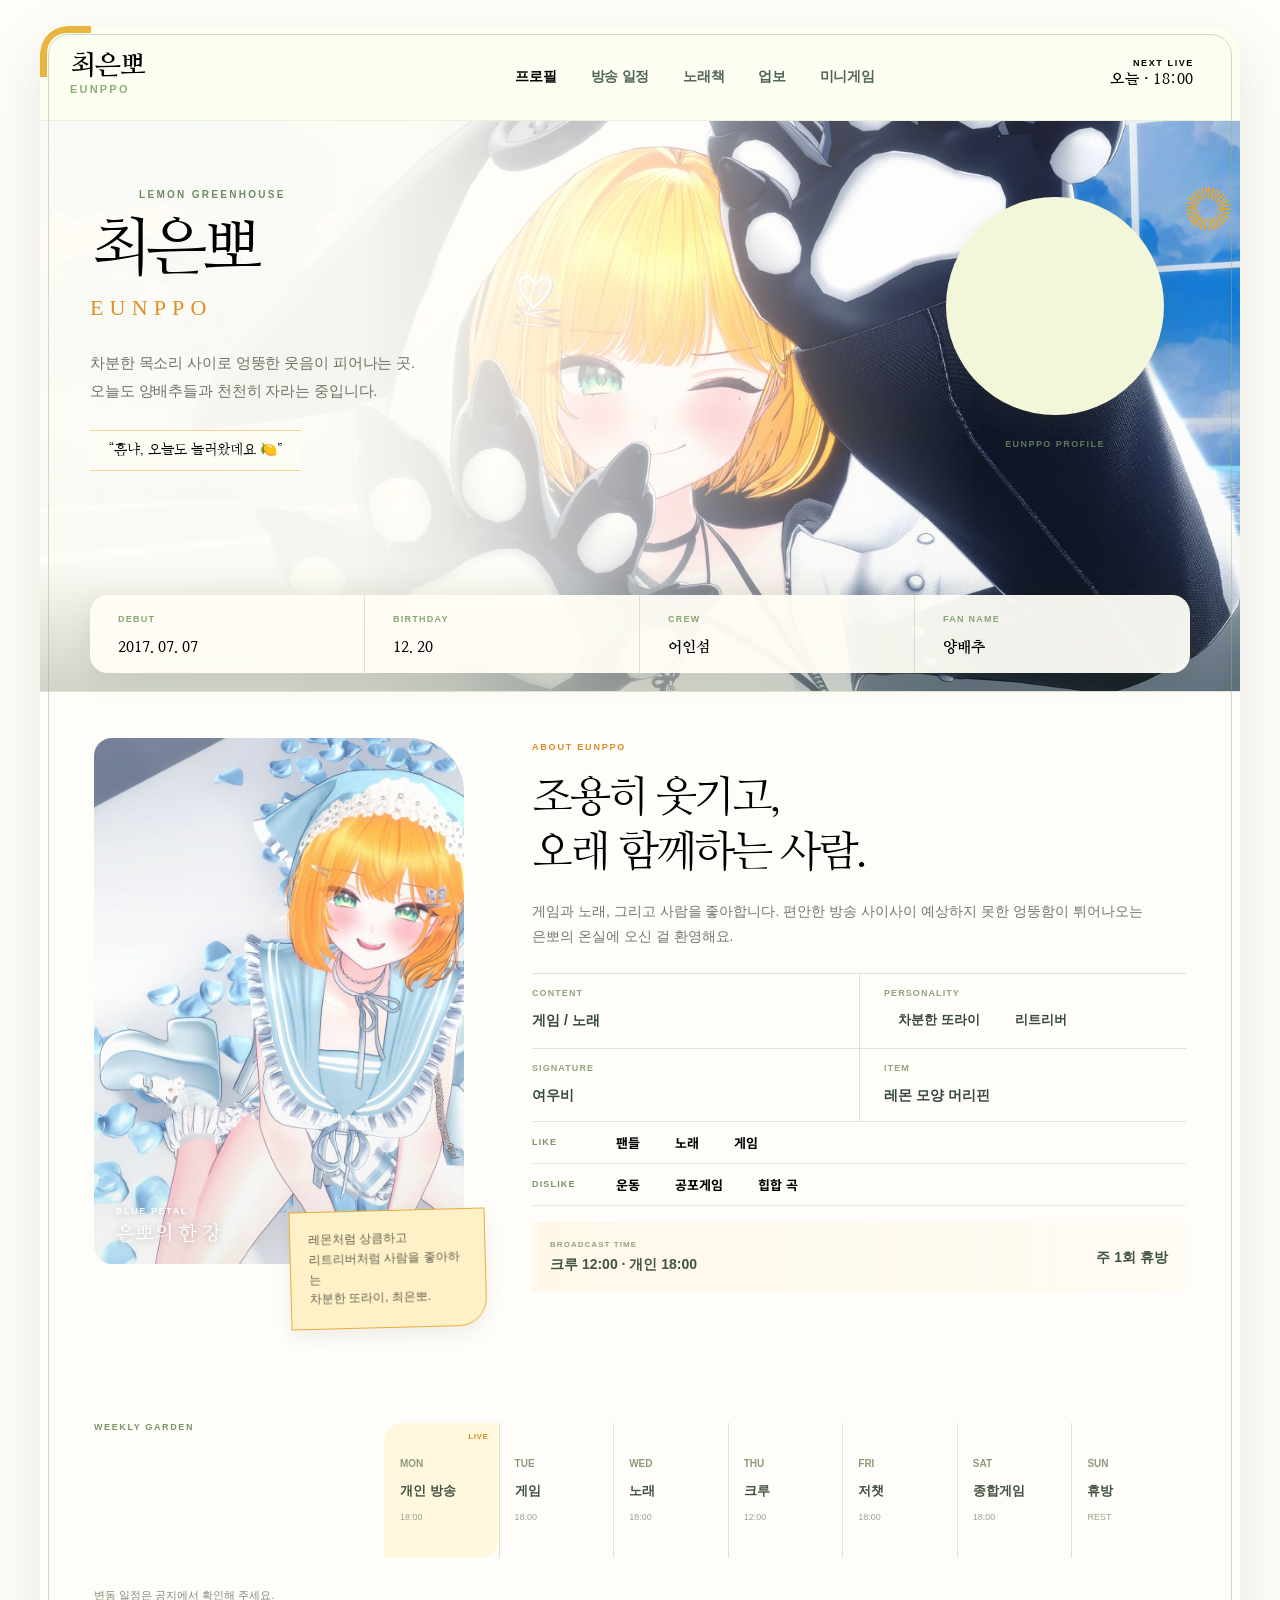
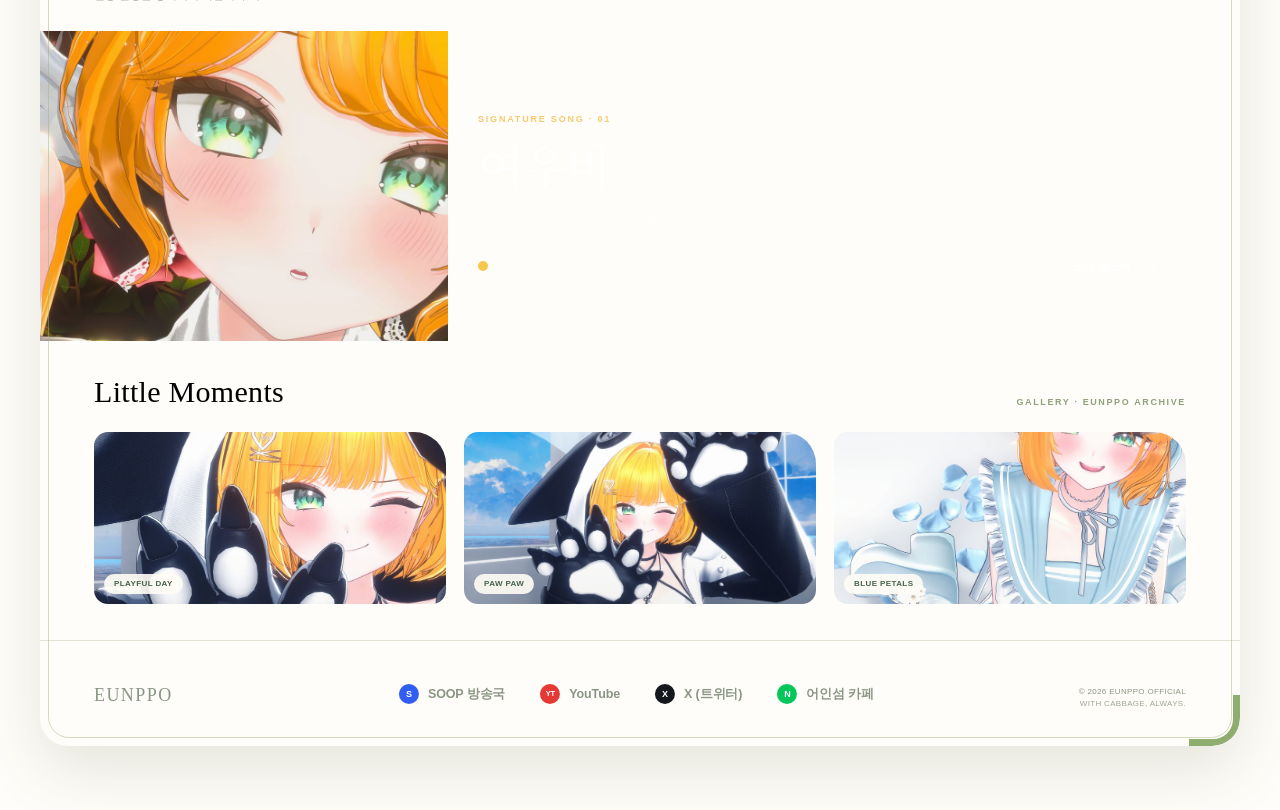
==== commit 53abc5cc: "Add files via upload" ====
--- a/index.html
+++ b/index.html
@@ -15,7 +15,6 @@
 <link href="https://fonts.googleapis.com/css2?family=Nanum+Myeongjo:wght@400;700;800&family=Playfair+Display:ital,wght@0,500;0,600;1,500&family=Noto+Sans+KR:wght@400;500;700;800&display=swap" rel="stylesheet">
 <link rel="stylesheet" href="https://cdn.jsdelivr.net/gh/orioncactus/pretendard@v1.3.9/dist/web/static/pretendard.min.css">
 <link rel="stylesheet" href="./style.css">
-<link rel="stylesheet" href="./eunppo-profile-approved.css">
 <script src="./pcview.js"></script>
 <style>
   body{ --char:url('./assets/char.png'); }
@@ -218,8 +217,8 @@
     .pkey{ width:auto; }
   }
 </style>
-<link rel="stylesheet" href="./eunppo-shell.css">
 <link rel="stylesheet" href="./eunppo-profile-final.css">
+<link rel="stylesheet" href="./eunppo-tweaks.css">
 </head>
 <body>
 <script>
@@ -273,7 +272,7 @@
   </div>
 
 <nav class="nav site-nav"><div class="nav-inner">
-      <a class="nav-logo" href="./"><img id="navAvatar" class="nav-ava" alt="" referrerpolicy="no-referrer" onerror="this.style.display='none'"><span class="lg-name">최은뽀<span class="lg-en">EUNPPO</span></span></a>
+      <a class="nav-logo" href="./"><img id="navAvatar" class="nav-ava" alt="" referrerpolicy="no-referrer" onerror="this.style.display='none'"><span class="nav-name">최은뽀<span class="lg-en">EUNPPO</span></span></a>
       <a href="./" class="ntab active"><svg viewBox="0 0 24 24" fill="none" stroke="currentColor" stroke-width="1.8" stroke-linecap="round" stroke-linejoin="round"><circle cx="12" cy="12" r="7.5"/><path d="M12 4.5V2.8M14.6 5.2c1.6-1.4 3.6-1.6 3.6-1.6s-.4 2-2 3.2"/></svg>프로필</a>
       <a href="./schedule/" class="ntab"><svg viewBox="0 0 24 24" fill="none" stroke="currentColor" stroke-width="1.8" stroke-linecap="round" stroke-linejoin="round"><rect x="3.5" y="5" width="17" height="15.5" rx="3"/><path d="M8 3.5v3M16 3.5v3M3.5 10h17"/></svg>방송 일정</a>
       <a href="./song/" class="ntab"><svg viewBox="0 0 24 24" fill="none" stroke="currentColor" stroke-width="1.8" stroke-linecap="round" stroke-linejoin="round"><circle cx="7.5" cy="17.5" r="3"/><circle cx="17.5" cy="15.5" r="3"/><path d="M10.5 17.5V6.5l10-2v11"/></svg>노래책</a>
--- a/style.css
+++ b/style.css
@@ -13,28 +13,24 @@
 /* ===== approved sheet: palette, frame, chrome and nav shared by every page ===== */
 :root{
   --page-width:1200px;
-
-  /* Legacy names the category pages use, aliased to the approved --ep-* palette so the
-     admin theme tab drives every page. */
-  --main:var(--ep-week);
-  --sub:var(--ep-week);
-  --main-light:var(--ep-paper-soft);
-  --main-dark:var(--ep-leaf);
-  --main-deep:var(--ep-ink);
-  --logo:var(--ep-ink);
-  --sub-mid:var(--ep-leaf);
-  --sub-deep:var(--ep-forest);
-  --accent:var(--ep-yellow);
-  --bg:var(--ep-paper);
-  --sheet:var(--ep-paper);
-  --card:var(--ep-paper-soft);
-  --card2:var(--ep-week);
-  --text:var(--ep-ink);
-  --text-mid:var(--ep-body);
-  --text-soft:var(--ep-muted);
-  --ink-on-dark:var(--ep-paper);
-  --line:var(--ep-line);
-  --line-soft:color-mix(in srgb, var(--ep-line) 55%, transparent);
+  --main:#ffe6bf;
+  --sub:#e8ffd9;
+  --main-light:#fff6e6;
+  --main-dark:#bb791a;
+  --main-deep:#36533a;
+  --logo:#35513a;
+  --sub-mid:#8aaf70;
+  --sub-deep:#4d704d;
+  --accent:#efb53d;
+  --bg:#f7f4eb;
+  --sheet:#fffdf7;
+  --card:#fffaf0;
+  --card2:#f4f9eb;
+  --text:#3e4b3d;
+  --text-mid:#687363;
+  --text-soft:#89917f;
+  --line:rgba(111,145,82,.34);
+  --line-soft:rgba(111,145,82,.18);
   --shadow:0 24px 70px rgba(68,87,49,.16);
   --shadow-hover:0 14px 32px rgba(68,87,49,.18);
 }
@@ -197,6 +193,19 @@
   color:var(--logo);
 }
 
+a.nav-logo::before{
+  content:'';
+  width:30px;
+  height:30px;
+  margin-right:4px;
+  border:1px solid var(--line);
+  border-radius:50%;
+  background:
+    radial-gradient(circle at 60% 42%,var(--sheet) 0 24%,transparent 25%),
+    conic-gradient(from 8deg,var(--accent) 0 76%,var(--sub-mid) 76%);
+  box-shadow:inset 0 0 0 6px var(--sheet);
+}
+
 a.nav-logo .lg-en{
   font-size:10px;
   letter-spacing:.32em;
@@ -265,6 +274,7 @@
     gap:2px;
     overflow-x:auto;
   }
+a.nav-logo::before{width:26px;height:26px;}
 a.nav-logo .lg-en{display:none;}
 .ntab{flex:0 0 auto;padding:10px 12px;font-size:13px;}
 footer{margin:6px 28px 24px;}
@@ -274,6 +284,7 @@
 .sheet::before{inset:6px;border-radius:16px;}
 .sheet::after{display:none;}
 .nav-inner{padding-left:14px;}
+a.nav-logo::before{display:none;}
 .ntab{padding:10px 9px;font-size:12px;}
 footer{margin-left:20px;margin-right:20px;}
 }
--- a/eunppo-profile-final.css
+++ b/eunppo-profile-final.css
@@ -1,3 +1,207 @@
+:root{
+  --ep-paper:var(--ep-paper);
+  --ep-paper-soft:var(--ep-paper-soft);
+  --ep-week:var(--ep-week);
+  --ep-forest:var(--ep-forest);
+  --ep-ink:var(--ep-ink);
+  --ep-body:var(--ep-body);
+  --ep-muted:var(--ep-muted);
+  --ep-line:var(--ep-line);
+  --ep-yellow:var(--ep-yellow);
+  --ep-leaf:var(--ep-leaf);
+}
+
+html,body{overflow-x:hidden}
+body{
+  min-width:320px;
+  padding:26px 20px 64px !important;
+  background:#fffdf9 !important;
+  color:var(--ep-body) !important;
+}
+body>#fx{display:none !important}
+
+.profile-sheet{
+  position:relative !important;
+  display:flex !important;
+  flex-direction:column !important;
+  width:100% !important;
+  max-width:1200px !important;
+  margin:0 auto !important;
+  padding:0 !important;
+  overflow:hidden !important;
+  border:1.5px solid var(--ep-leaf) !important;
+  border-radius:28px !important;
+  background:var(--ep-paper) !important;
+  box-shadow:0 24px 62px rgba(67,86,49,.14) !important;
+  isolation:isolate;
+}
+.profile-sheet::before{
+  content:"" !important;
+  position:absolute !important;
+  z-index:60 !important;
+  inset:8px !important;
+  pointer-events:none !important;
+  border:1px solid rgba(157,178,125,.46) !important;
+  border-radius:21px !important;
+  background:none !important;
+  clip-path:none !important;
+}
+.profile-sheet::after{
+  content:"" !important;
+  position:absolute !important;
+  z-index:61 !important;
+  top:0 !important;
+  left:0 !important;
+  width:54px !important;
+  height:9px !important;
+  background:var(--ep-yellow) !important;
+  border-radius:0 !important;
+  box-shadow:1146px 2363px 0 var(--ep-leaf) !important;
+  pointer-events:none !important;
+}
+
+/* header */
+.profile-sheet .mast-chrome{
+  position:absolute !important;
+  z-index:40 !important;
+  top:0 !important;
+  right:0 !important;
+  left:auto !important;
+  order:0 !important;
+  width:230px !important;
+  height:95px !important;
+  padding:0 46px 0 0 !important;
+  border:0 !important;
+  background:transparent !important;
+  box-shadow:none !important;
+  display:flex !important;
+  align-items:center !important;
+  justify-content:flex-end !important;
+  gap:12px !important;
+}
+.profile-sheet .mast-chrome .dots{display:none !important}
+.profile-sheet .mast-chrome .addr{
+  width:auto !important;
+  max-width:none !important;
+  min-width:116px !important;
+  padding:0 !important;
+  border:0 !important;
+  border-radius:0 !important;
+  background:transparent !important;
+  box-shadow:none !important;
+  display:flex !important;
+  flex-direction:column !important;
+  align-items:flex-end !important;
+  gap:3px !important;
+  color:var(--ep-ink) !important;
+}
+.profile-sheet .mast-chrome .addr .lock{
+  color:var(--ep-leaf) !important;
+  font:700 9px/1 var(--font-label,Arial,sans-serif) !important;
+  letter-spacing:.18em !important;
+}
+.profile-sheet .mast-chrome .addr #next-live{
+  color:var(--ep-ink) !important;
+  font:700 15px/1.2 var(--font-title,"Nanum Myeongjo",serif) !important;
+  letter-spacing:.04em !important;
+}
+.profile-sheet .theme-switch{display:none !important}
+
+.profile-sheet .site-nav{
+  position:relative !important;
+  z-index:30 !important;
+  order:0 !important;
+  height:95px !important;
+  min-height:95px !important;
+  margin:0 !important;
+  padding:0 !important;
+  border:0 !important;
+  border-bottom:1px solid rgba(157,178,125,.18) !important;
+  background:rgba(255,253,246,.96) !important;
+  box-shadow:none !important;
+}
+.profile-sheet .site-nav .nav-inner{
+  position:relative !important;
+  width:100% !important;
+  height:100% !important;
+  margin:0 !important;
+  padding:0 230px 0 48px !important;
+  display:flex !important;
+  align-items:center !important;
+  justify-content:center !important;
+  gap:34px !important;
+  overflow:visible !important;
+}
+.profile-sheet .site-nav .nav-logo{
+  position:absolute !important;
+  top:50% !important;
+  left:48px !important;
+  transform:translateY(-50%) !important;
+  margin:0 !important;
+  padding:0 0 10px !important;
+  color:var(--ep-ink) !important;
+  font:700 20px/1 var(--font-title,"Nanum Myeongjo",serif) !important;
+  letter-spacing:-.04em !important;
+}
+.profile-sheet .site-nav .nav-logo::before{
+  content:"";
+  position:absolute;
+  left:0;
+  right:-12px;
+  bottom:0;
+  height:2px;
+  background:linear-gradient(90deg,var(--ep-yellow),#9fc9e8 72%,transparent);
+  transform:rotate(-2deg);
+}
+.profile-sheet .site-nav .nav-logo::after{
+  content:"";
+  position:absolute;
+  right:-18px;
+  top:-6px;
+  width:7px;
+  height:7px;
+  border-radius:50%;
+  background:#f5968d;
+  box-shadow:7px 4px 0 -1px #f5968d;
+}
+.profile-sheet .site-nav .lg-en{
+  margin-left:6px !important;
+  color:#6d9dbb !important;
+  font:700 9px/1 var(--font-label,Arial,sans-serif) !important;
+  letter-spacing:.13em !important;
+}
+.profile-sheet .site-nav .ntab{
+  position:relative !important;
+  min-width:0 !important;
+  padding:35px 0 30px !important;
+  border:0 !important;
+  border-radius:0 !important;
+  background:transparent !important;
+  color:#52645a !important;
+  font:700 14px/1 var(--font-body,Arial,sans-serif) !important;
+  letter-spacing:-.02em !important;
+  white-space:nowrap !important;
+  box-shadow:none !important;
+}
+.profile-sheet .site-nav .ntab svg{display:none !important}
+.profile-sheet .site-nav .ntab::after{
+  content:"";
+  position:absolute;
+  left:50%;
+  bottom:23px;
+  width:0;
+  height:2px;
+  background:var(--ep-yellow);
+  transform:translateX(-50%);
+  transition:width .2s ease;
+}
+.profile-sheet .site-nav .ntab:hover::after,
+.profile-sheet .site-nav .ntab.active::after{width:34px}
+.profile-sheet .site-nav .ntab.active{color:var(--ep-ink) !important}
+.profile-sheet .site-nav a[href="./dress/"],
+.profile-sheet .site-nav button.ntab{display:none !important}
+
+/* hero */
 .profile-sheet .profile-hero{
   position:relative !important;
   order:1 !important;
@@ -11,7 +215,6 @@
   border-radius:0 !important;
   background:#eaf5fb !important;
 }
-
 .profile-sheet .profile-hero::before{
   content:"";
   position:absolute;
@@ -23,7 +226,6 @@
   background:linear-gradient(90deg,rgba(255,253,246,.995) 0%,rgba(255,253,246,.985) 29%,rgba(255,253,246,.82) 42%,rgba(255,253,246,.28) 60%,transparent 78%);
   pointer-events:none;
 }
-
 .profile-sheet .profile-hero::after{
   content:"";
   position:absolute;
@@ -33,7 +235,6 @@
   background:linear-gradient(0deg,rgba(59,79,54,.22),transparent);
   pointer-events:none;
 }
-
 .profile-sheet #heroBg{
   position:absolute !important;
   z-index:1 !important;
@@ -46,7 +247,6 @@
   filter:none !important;
   opacity:1 !important;
 }
-
 .profile-sheet .profile-hero .hero-in{
   position:absolute !important;
   z-index:4 !important;
@@ -57,7 +257,6 @@
   padding:68px 50px 120px !important;
   display:block !important;
 }
-
 .profile-sheet .profile-hero .hero-mid{
   position:relative !important;
   top:0 !important;
@@ -69,16 +268,13 @@
   text-align:left !important;
   transform:none !important;
 }
-
 .profile-sheet .profile-hero .hero-mid::before,
 .profile-sheet .profile-hero .hero-mid::after{display:none !important}
-
 .profile-sheet .profile-hero .h-title::before,
 .profile-sheet .profile-hero .h-title::after{
   content:none !important;
   display:none !important;
 }
-
 .profile-sheet .hero-kicker{
   position:relative;
   padding-left:49px;
@@ -86,7 +282,6 @@
   font:800 10px/1.2 var(--font-label,Arial,sans-serif);
   letter-spacing:.23em;
 }
-
 .profile-sheet .hero-kicker::before{
   content:"";
   position:absolute;
@@ -96,7 +291,6 @@
   height:2px;
   background:var(--ep-yellow);
 }
-
 .profile-sheet .h-title{
   margin:18px 0 0 !important;
   color:var(--ep-ink) !important;
@@ -107,23 +301,19 @@
   letter-spacing:-.075em !important;
   text-shadow:none !important;
 }
-
 .profile-sheet .hero-en{
   margin-top:15px;
   color:#df8f27;
   font:500 22px/1 var(--font-title,Georgia,serif);
   letter-spacing:.28em;
 }
-
 .profile-sheet .hero-deck{
   margin:30px 0 0;
   color:#6b7567;
   font:400 15px/1.9 var(--font-body,Arial,sans-serif);
   letter-spacing:-.01em;
 }
-
 .profile-sheet .h-badges{display:none !important}
-
 .profile-sheet .h-quote{
   display:inline-flex !important;
   margin:24px 0 0 !important;
@@ -136,7 +326,6 @@
   font:500 14px/1.4 var(--font-title,"Nanum Myeongjo",serif) !important;
   box-shadow:none !important;
 }
-
 .profile-sheet .profile-hero .hero-ava{
   position:absolute !important;
   top:72px !important;
@@ -151,7 +340,6 @@
   align-items:center !important;
   gap:12px !important;
 }
-
 .profile-sheet .profile-hero .avatar{
   width:174px !important;
   height:174px !important;
@@ -164,7 +352,6 @@
   overflow:hidden !important;
   box-shadow:0 10px 28px rgba(71,83,52,.16) !important;
 }
-
 .profile-sheet .profile-hero .avatar::after{
   content:var(--txt-avatar-tag, "EUNPPO PROFILE");
   position:absolute;
@@ -182,7 +369,6 @@
   text-align:center;
   white-space:nowrap;
 }
-
 .profile-sheet #avatarImg{
   display:block;
   width:100% !important;
@@ -192,11 +378,10 @@
   transform:scale(1.17) !important;
   filter:none !important;
 }
-
 .profile-sheet #avatarEmoji{display:none !important}
-
 .profile-sheet .hero-right{display:none !important}
 
+/* hero statistics */
 .profile-sheet .strip-wrap{
   position:relative !important;
   z-index:12 !important;
@@ -211,7 +396,6 @@
   box-shadow:0 8px 26px rgba(58,76,49,.10) !important;
   overflow:hidden !important;
 }
-
 .profile-sheet .strip{
   width:100% !important;
   display:grid !important;
@@ -219,7 +403,6 @@
   gap:0 !important;
   padding:0 !important;
 }
-
 .profile-sheet .strip .stat{
   min-width:0 !important;
   height:78px !important;
@@ -235,25 +418,22 @@
   justify-content:center !important;
   gap:7px !important;
 }
-
 .profile-sheet .strip .stat:nth-child(4),
 .profile-sheet .strip .stat:nth-child(6){display:none !important}
-
 .profile-sheet .strip .stat:nth-child(5){border-right:0 !important}
-
 .profile-sheet .s-k{
   color:#8aa474 !important;
   font:800 9px/1 var(--font-label,Arial,sans-serif) !important;
   letter-spacing:.14em !important;
   text-transform:uppercase;
 }
-
 .profile-sheet .s-v{
   color:var(--ep-ink) !important;
   font:700 15px/1.2 var(--font-title,"Nanum Myeongjo",serif) !important;
   text-align:left !important;
 }
 
+/* about */
 .profile-sheet .profile-about{
   position:relative !important;
   z-index:1 !important;
@@ -272,7 +452,6 @@
   gap:68px !important;
   box-shadow:none !important;
 }
-
 .profile-sheet .profile-about>.ornate{
   min-width:0 !important;
   min-height:0 !important;
@@ -283,21 +462,17 @@
   background:transparent !important;
   box-shadow:none !important;
 }
-
 .profile-sheet .profile-about .corner{display:none !important}
-
 .profile-sheet .profile-copy{
   grid-column:2 !important;
   grid-row:1 !important;
   padding:3px 0 180px !important;
 }
-
 .profile-sheet .profile-visual{
   position:static !important;
   grid-column:1 !important;
   grid-row:1 !important;
 }
-
 .profile-sheet .profile-copy>.ohd{
   justify-content:flex-start !important;
   margin:0 0 16px !important;
@@ -305,10 +480,8 @@
   font:800 9px/1.2 var(--font-label,Arial,sans-serif) !important;
   letter-spacing:.2em !important;
 }
-
 .profile-sheet .profile-copy>.ohd i,
 .profile-sheet .profile-copy>.ohd .dm{display:none !important}
-
 .profile-sheet .profile-copy .headline{
   max-width:570px !important;
   margin:0 0 22px !important;
@@ -319,7 +492,6 @@
   line-height:1.32 !important;
   letter-spacing:-.065em !important;
 }
-
 .profile-sheet .profile-copy .plist{
   display:grid !important;
   grid-template-columns:repeat(2,minmax(0,1fr)) !important;
@@ -327,7 +499,6 @@
   padding:0 !important;
   border-top:1px solid rgba(157,178,125,.33) !important;
 }
-
 .profile-sheet .profile-copy .prow{
   min-height:70px !important;
   margin:0 !important;
@@ -336,9 +507,7 @@
   border-bottom:1px solid rgba(157,178,125,.33) !important;
   display:block !important;
 }
-
 .profile-sheet .profile-copy .prow:nth-child(even){padding-left:24px !important;border-left:1px solid rgba(157,178,125,.33) !important}
-
 .profile-sheet .profile-copy .pkey{
   display:block !important;
   width:auto !important;
@@ -348,13 +517,11 @@
   letter-spacing:.12em !important;
   text-transform:uppercase !important;
 }
-
 .profile-sheet .profile-copy .pval,
 .profile-sheet .profile-copy .tags{
   color:#36493a !important;
   font:700 14px/1.45 var(--font-body,Arial,sans-serif) !important;
 }
-
 .profile-sheet .profile-copy .tag{
   padding:0 !important;
   border:0 !important;
@@ -363,13 +530,9 @@
   color:inherit !important;
   box-shadow:none !important;
 }
-
 .profile-sheet .profile-copy .tag+ .tag::before{content:" · ";color:#a3af9c}
-
 .profile-sheet .profile-visual>.ohd{display:none !important}
-
 .profile-sheet .profile-visual .cc-body{display:block !important;margin:0 !important;padding:0 !important}
-
 .profile-sheet .profile-visual .cc-img{
   position:relative !important;
   width:100% !important;
@@ -381,7 +544,6 @@
   box-shadow:none !important;
   overflow:visible !important;
 }
-
 .profile-sheet .profile-visual .cc-img::before{
   content:var(--txt-cc-kicker, "BLUE PETAL");
   position:absolute;
@@ -393,7 +555,6 @@
   letter-spacing:.18em;
   text-shadow:0 1px 7px rgba(36,52,48,.28);
 }
-
 .profile-sheet .profile-visual .cc-img::after{
   content:var(--txt-cc-caption, "은뽀의 한 장");
   position:absolute;
@@ -404,7 +565,6 @@
   font:400 20px/1 var(--font-title,"Nanum Myeongjo",serif);
   text-shadow:0 1px 7px rgba(36,52,48,.32);
 }
-
 .profile-sheet .profile-visual #cc-media{
   position:absolute !important;
   width:1px !important;
@@ -412,7 +572,6 @@
   opacity:0 !important;
   pointer-events:none !important;
 }
-
 .profile-sheet .profile-visual .cc-body::after{
   content:var(--txt-cc-intro, "레몬처럼 상큼하고\A 리트리버처럼 사람을 좋아하는\A 차분한 또라이, 최은뽀.");
   white-space:pre;
@@ -430,7 +589,6 @@
   transform:rotate(-1.5deg);
   box-shadow:0 8px 17px rgba(85,87,50,.09);
 }
-
 .profile-sheet .profile-visual .cc-rows{
   position:absolute !important;
   z-index:2 !important;
@@ -443,7 +601,6 @@
   grid-template-columns:1fr !important;
   gap:0 !important;
 }
-
 .profile-sheet .profile-visual .d-row{
   min-height:42px !important;
   padding:9px 0 !important;
@@ -455,20 +612,16 @@
   gap:10px !important;
   background:transparent !important;
 }
-
 .profile-sheet .profile-visual .d-row b{
   color:#79946d !important;
   font:800 9px/1 var(--font-label,Arial,sans-serif) !important;
   letter-spacing:.13em !important;
 }
-
 .profile-sheet .profile-visual .d-row>span{
   color:#4e5b4d !important;
   font:500 13px/1.5 var(--font-body,Arial,sans-serif) !important;
 }
-
 .profile-sheet .profile-visual .d-row .tags{gap:7px !important}
-
 .profile-sheet .profile-visual .d-row .tag{
   padding:6px 10px !important;
   border:0 !important;
@@ -477,7 +630,6 @@
   color:#57704f !important;
   font:700 11px/1 var(--font-body,Arial,sans-serif) !important;
 }
-
 .profile-sheet .profile-visual .d-row:last-child .tag{background:#ffe9b9 !important;color:#85651f !important}
 
 .profile-sheet .profile-portrait{
@@ -486,7 +638,6 @@
   min-width:0;
   align-self:start;
 }
-
 .profile-sheet .profile-photo{
   position:relative;
   width:100%;
@@ -495,7 +646,6 @@
   border-radius:18px 54px 18px 18px;
   background:url("./assets/photo-1.jpg") 50% 50%/cover no-repeat;
 }
-
 .profile-sheet .profile-photo #cc-media{
   position:absolute;
   width:1px;
@@ -503,7 +653,6 @@
   opacity:0;
   pointer-events:none;
 }
-
 .profile-sheet .photo-kicker,
 .profile-sheet .photo-caption{
   position:absolute;
@@ -512,18 +661,15 @@
   color:#fff;
   text-shadow:0 1px 7px rgba(36,52,48,.32);
 }
-
 .profile-sheet .photo-kicker{
   bottom:48px;
   font:800 9px/1 var(--font-label,Arial,sans-serif);
   letter-spacing:.18em;
 }
-
 .profile-sheet .photo-caption{
   bottom:20px;
   font:400 20px/1 var(--font-title,"Nanum Myeongjo",serif);
 }
-
 .profile-sheet .portrait-note{
   position:absolute;
   z-index:4;
@@ -540,20 +686,17 @@
   transform:rotate(-1.5deg);
   box-shadow:0 8px 17px rgba(85,87,50,.09);
 }
-
 .profile-sheet .profile-story{
   grid-column:2;
   min-width:0;
   padding-top:4px;
 }
-
 .profile-sheet .story-kicker{
   margin-bottom:18px;
   color:#d88c28;
   font:800 9px/1.2 var(--font-label,Arial,sans-serif);
   letter-spacing:.2em;
 }
-
 .profile-sheet .profile-story .headline{
   max-width:520px;
   margin:0 0 18px;
@@ -562,7 +705,6 @@
   letter-spacing:-.065em;
   word-break:keep-all;
 }
-
 .profile-sheet .story-copy{
   max-width:620px;
   margin:0 0 24px;
@@ -570,24 +712,20 @@
   font:400 14px/1.8 var(--font-body,Arial,sans-serif);
   word-break:keep-all;
 }
-
 .profile-sheet .profile-facts{
   display:grid;
   grid-template-columns:repeat(2,minmax(0,1fr));
   border-top:1px solid rgba(157,178,125,.33);
 }
-
 .profile-sheet .profile-fact{
   min-height:73px;
   padding:15px 12px 13px 0;
   border-bottom:1px solid rgba(157,178,125,.33);
 }
-
 .profile-sheet .profile-fact:nth-child(even){
   padding-left:24px;
   border-left:1px solid rgba(157,178,125,.33);
 }
-
 .profile-sheet .profile-fact>span,
 .profile-sheet .profile-meta small{
   display:block;
@@ -596,13 +734,11 @@
   font:800 9px/1 var(--font-label,Arial,sans-serif);
   letter-spacing:.12em;
 }
-
 .profile-sheet .profile-fact>strong,
 .profile-sheet .profile-fact>.tags{
   color:#36493a;
   font:700 14px/1.45 var(--font-body,Arial,sans-serif);
 }
-
 .profile-sheet .profile-fact .tag{
   padding:0;
   border:0;
@@ -610,9 +746,7 @@
   color:inherit;
   box-shadow:none;
 }
-
 .profile-sheet .profile-fact .tag+.tag::before{content:" · ";color:#a3af9c}
-
 .profile-sheet .profile-meta{
   display:grid;
   grid-template-columns:1.7fr .55fr .75fr;
@@ -620,11 +754,8 @@
   padding:15px 0 13px;
   border-bottom:1px solid rgba(157,178,125,.33);
 }
-
 .profile-sheet .profile-meta>span{min-width:0}
-
 .profile-sheet .profile-meta small{margin-bottom:6px}
-
 .profile-sheet .profile-meta b{
   display:block;
   overflow:hidden;
@@ -633,7 +764,6 @@
   text-overflow:ellipsis;
   white-space:nowrap;
 }
-
 .profile-sheet .taste-row{
   display:grid;
   grid-template-columns:70px minmax(0,1fr);
@@ -641,15 +771,12 @@
   min-height:42px;
   border-bottom:1px solid rgba(157,178,125,.24);
 }
-
 .profile-sheet .taste-row>span{
   color:#79946d;
   font:800 9px/1 var(--font-label,Arial,sans-serif);
   letter-spacing:.13em;
 }
-
 .profile-sheet .taste-row .tags{display:flex;flex-wrap:wrap;gap:7px}
-
 .profile-sheet .taste-row .tag{
   padding:6px 11px;
   border:0;
@@ -659,9 +786,7 @@
   font:700 11px/1 var(--font-body,Arial,sans-serif);
   box-shadow:none;
 }
-
 .profile-sheet .taste-row.dislike .tag{background:#ffe9b9;color:#85651f}
-
 .profile-sheet .broadcast-line{
   min-height:70px;
   margin-top:16px;
@@ -673,23 +798,20 @@
   justify-content:space-between;
   gap:24px;
 }
-
 .profile-sheet .broadcast-line span{display:flex;flex-direction:column;gap:6px}
-
 .profile-sheet .broadcast-line small{
   color:#93a17f;
   font:800 8px/1 var(--font-label,Arial,sans-serif);
   letter-spacing:.13em;
 }
-
 .profile-sheet .broadcast-line b,
 .profile-sheet .broadcast-line>strong{
   color:#415341;
   font:700 14px/1.35 var(--font-body,Arial,sans-serif);
 }
-
 .profile-sheet .broadcast-line>strong{white-space:nowrap}
 
+/* schedule and signature */
 .profile-sheet .profile-flow{
   order:4 !important;
   width:100% !important;
@@ -699,7 +821,6 @@
   flex-direction:column !important;
   gap:0 !important;
 }
-
 .profile-sheet .weekly-panel{
   position:relative !important;
   order:0 !important;
@@ -717,7 +838,6 @@
   column-gap:30px !important;
   align-content:center !important;
 }
-
 .profile-sheet .weekly-panel .sec-hd{
   grid-column:1 !important;
   grid-row:1 !important;
@@ -727,9 +847,7 @@
   font-size:0 !important;
   display:block !important;
 }
-
 .profile-sheet .weekly-panel .sec-hd svg{display:none !important}
-
 .profile-sheet .weekly-panel .sec-hd::before{
   content:var(--txt-week-kicker, "WEEKLY GARDEN");
   position:absolute;
@@ -739,7 +857,6 @@
   font:800 9px/1 var(--font-label,Arial,sans-serif);
   letter-spacing:.18em;
 }
-
 .profile-sheet .weekly-panel .sec-hd::after{
   content:var(--txt-week-title, "이번 주,\A 온실이 열리는 날");
   white-space:pre;
@@ -747,7 +864,6 @@
   font:400 34px/1.25 var(--font-display,"Nanum Myeongjo",serif);
   letter-spacing:-.06em;
 }
-
 .profile-sheet .weekly-panel .days{
   grid-column:2 !important;
   grid-row:1 / span 4 !important;
@@ -761,7 +877,6 @@
   gap:0 !important;
   align-self:stretch !important;
 }
-
 .profile-sheet .weekly-panel .day{
   min-width:0 !important;
   min-height:135px !important;
@@ -779,23 +894,19 @@
   gap:13px !important;
   color:#5c6857 !important;
 }
-
 .profile-sheet .weekly-panel .day b{
   color:#8b9b7b;
   font:700 10px/1 var(--font-label,Arial,sans-serif);
 }
-
 .profile-sheet .weekly-panel .day strong{
   color:#3f5140;
   font:700 13px/1.35 var(--font-body,Arial,sans-serif);
   white-space:nowrap;
 }
-
 .profile-sheet .weekly-panel .day small{
   color:#9aa492;
   font:500 9px/1 var(--font-label,Arial,sans-serif);
 }
-
 .profile-sheet .weekly-panel .day.on{
   outline:1.5px solid var(--ep-yellow) !important;
   outline-offset:-1px !important;
@@ -803,7 +914,6 @@
   border-radius:18px 0 18px 0 !important;
   background:#fff8df !important;
 }
-
 .profile-sheet .weekly-panel .day.on::after{
   content:var(--txt-live-badge, "LIVE");
   position:absolute;
@@ -813,9 +923,7 @@
   font:800 8px/1 Arial,sans-serif;
   letter-spacing:.08em;
 }
-
 .profile-sheet .weekly-panel .day{position:relative !important}
-
 .profile-sheet .weekly-panel .s-row{
   grid-column:1 !important;
   width:100% !important;
@@ -827,7 +935,6 @@
   color:#7c8774 !important;
   font:500 10px/1.5 var(--font-body,Arial,sans-serif) !important;
 }
-
 .profile-sheet .weekly-panel .s-row b{color:#52674f !important}
 
 .profile-sheet .signature-panel{
@@ -847,7 +954,6 @@
   grid-template-columns:39% minmax(0,1fr) !important;
   gap:0 !important;
 }
-
 .profile-sheet .signature-panel .p-art{
   position:relative !important;
   width:100% !important;
@@ -859,7 +965,6 @@
   overflow:hidden !important;
   background:#385039 !important;
 }
-
 .profile-sheet .signature-panel .p-art::after{
   content:"";
   position:absolute;
@@ -867,9 +972,7 @@
   inset:0;
   background:linear-gradient(90deg,transparent 48%,var(--ep-forest) 100%);
 }
-
 .profile-sheet .signature-panel .p-art>span{display:none !important}
-
 .profile-sheet .signature-panel .p-art img{
   display:block !important;
   width:100% !important;
@@ -878,7 +981,6 @@
   object-position:50% 42% !important;
   filter:none !important;
 }
-
 .profile-sheet .signature-panel .p-info{
   position:relative !important;
   z-index:3 !important;
@@ -887,28 +989,24 @@
   padding:54px 54px 42px 30px !important;
   color:#fff !important;
 }
-
 .profile-sheet .signature-panel .p-eyebrow{
   margin:0 0 22px !important;
   color:#f2c65f !important;
   font:800 9px/1 var(--font-label,Arial,sans-serif) !important;
   letter-spacing:.2em !important;
 }
-
 .profile-sheet .signature-panel .p-title{
   margin:0 0 14px !important;
   color:#fff !important;
   font:400 48px/1 var(--font-display,"Nanum Myeongjo",serif) !important;
   letter-spacing:-.05em !important;
 }
-
 .profile-sheet .signature-panel .p-sub{
   max-width:560px !important;
   margin:0 0 37px !important;
   color:rgba(255,255,255,.78) !important;
   font:400 14px/1.65 var(--font-body,Arial,sans-serif) !important;
 }
-
 .profile-sheet .signature-panel .p-info::after{
   content:"";
   position:absolute;
@@ -918,7 +1016,6 @@
   height:1px;
   background:rgba(255,255,255,.28);
 }
-
 .profile-sheet .signature-panel .p-info::before{
   content:"";
   position:absolute;
@@ -930,7 +1027,6 @@
   border-radius:50%;
   background:#f7c84c;
 }
-
 .profile-sheet .signature-panel .p-go{
   position:absolute !important;
   z-index:4 !important;
@@ -945,10 +1041,10 @@
   font:700 11px/1 var(--font-body,Arial,sans-serif) !important;
   box-shadow:none !important;
 }
-
 .profile-sheet .signature-panel .vinyl,
 .profile-sheet .signature-panel .pnote{display:none !important}
 
+/* archive remains functional, but adopts the same editorial paper */
 .profile-sheet .adv{
   order:5 !important;
   width:100% !important;
@@ -960,11 +1056,10 @@
   background:var(--ep-paper) !important;
   box-shadow:none !important;
 }
-
 .profile-sheet .adv>.sec-hd{margin-bottom:22px !important;color:var(--ep-ink) !important}
-
 .profile-sheet .adv .acard{border:1px solid rgba(157,178,125,.36) !important;border-radius:12px 28px 12px 12px !important;box-shadow:none !important}
 
+/* moments and footer links */
 .profile-sheet .moments-panel{
   order:6 !important;
   width:100% !important;
@@ -976,7 +1071,6 @@
   display:block !important;
   box-shadow:none !important;
 }
-
 .profile-sheet .moments-panel>.card{
   width:100% !important;
   margin:0 !important;
@@ -985,9 +1079,7 @@
   background:transparent !important;
   box-shadow:none !important;
 }
-
 .profile-sheet .moments-gallery{min-height:250px !important;padding:36px 54px 28px !important}
-
 .profile-sheet .moments-heading{
   width:100% !important;
   margin:0 0 25px !important;
@@ -996,25 +1088,21 @@
   justify-content:space-between !important;
   color:var(--ep-ink) !important;
 }
-
 .profile-sheet .moments-heading>span{
   font:400 30px/1 var(--font-title,Georgia,serif) !important;
   letter-spacing:.01em !important;
 }
-
 .profile-sheet .moments-heading>small{
   color:#8fa17c !important;
   font:700 9px/1 var(--font-label,Arial,sans-serif) !important;
   letter-spacing:.18em !important;
 }
-
 .profile-sheet .moments-gallery .g-grid{
   width:100% !important;
   display:grid !important;
   grid-template-columns:repeat(3,minmax(0,1fr)) !important;
   gap:18px !important;
 }
-
 .profile-sheet .moments-gallery .g-thumb{
   position:relative !important;
   width:100% !important;
@@ -1026,9 +1114,7 @@
   background:#eaf1e1 !important;
   box-shadow:none !important;
 }
-
 .profile-sheet .moments-gallery .g-thumb:nth-child(4){display:none !important}
-
 .profile-sheet .moments-gallery .g-thumb img{
   display:block !important;
   width:100% !important;
@@ -1036,7 +1122,6 @@
   object-fit:cover !important;
   filter:none !important;
 }
-
 .profile-sheet .moments-gallery .g-thumb::after{
   position:absolute;
   left:10px;
@@ -1048,20 +1133,14 @@
   font:800 8px/1 var(--font-label,Arial,sans-serif);
   letter-spacing:.05em;
 }
-
 .profile-sheet .moments-gallery .g-thumb:nth-child(1)::after{content:var(--txt-gcap-1, "PLAYFUL DAY")}
-
 .profile-sheet .moments-gallery .g-thumb:nth-child(2)::after{content:var(--txt-gcap-2, "PAW PAW")}
-
 .profile-sheet .moments-gallery .g-thumb:nth-child(3)::after{content:var(--txt-gcap-3, "BLUE PETALS")}
-
 .profile-sheet .moments-links{
   min-height:62px !important;
   padding:0 54px 24px !important;
 }
-
 .profile-sheet .moments-links>.sec-hd{display:none !important}
-
 .profile-sheet .moments-links .l-grid{
   display:flex !important;
   align-items:center !important;
@@ -1070,7 +1149,6 @@
   margin:0 !important;
   padding:0 !important;
 }
-
 .profile-sheet .moments-links .lbtn{
   width:38px !important;
   height:38px !important;
@@ -1085,7 +1163,6 @@
   display:grid !important;
   place-items:center !important;
 }
-
 .profile-sheet .moments-links .l-ic{
   width:auto !important;
   height:auto !important;
@@ -1095,7 +1172,6 @@
   color:#637a5a !important;
   font:800 10px/1 Arial,sans-serif !important;
 }
-
 .profile-sheet>footer{
   order:7 !important;
   position:relative !important;
@@ -1110,7 +1186,6 @@
   font:500 8px/1.45 var(--font-label,Arial,sans-serif) !important;
   letter-spacing:.04em !important;
 }
-
 .profile-sheet>footer::before{
   content:var(--txt-footer-mark, "EUNPPO");
   position:absolute;
@@ -1120,98 +1195,174 @@
   font:500 18px/1 var(--font-title,Georgia,serif);
   letter-spacing:.08em;
 }
-
 .profile-sheet>footer .biz{color:#9da796 !important}
 
+/* modal keeps its behavior while matching the paper */
 .iq-ov{z-index:200 !important}
-
 .iq-modal{border:1px solid var(--ep-leaf) !important;background:var(--ep-paper) !important;box-shadow:0 20px 60px rgba(53,81,58,.2) !important}
 
-
-
+body.dark{
+  --ep-paper:#1b211b;
+  --ep-paper-soft:#161c17;
+  --ep-week:#202d21;
+  --ep-forest:#304632;
+  --ep-ink:#e9f1df;
+  --ep-body:#c9d2c3;
+  --ep-muted:#96a28f;
+  --ep-line:#5f7554;
+  --ep-leaf:#789368;
+  background:#121712 !important;
+}
 body.dark .profile-sheet .site-nav{background:rgba(27,33,27,.97) !important}
-
 body.dark .profile-sheet .profile-hero::before{background:linear-gradient(90deg,rgba(27,33,27,.95),rgba(27,33,27,.77) 35%,rgba(27,33,27,.15) 68%,transparent) !important}
-
 body.dark .profile-sheet .strip-wrap{background:rgba(28,35,28,.94) !important}
-
 body.dark .profile-sheet .h-quote{background:rgba(27,33,27,.62) !important}
-
 body.dark .profile-sheet .profile-visual .d-row .tag{color:#263a28 !important}
 
 @media(max-width:960px){
-.profile-sheet .profile-hero{height:620px !important;min-height:620px !important}
-.profile-sheet .profile-hero .hero-in{padding:58px 36px 150px !important}
-.profile-sheet .profile-hero .hero-mid{width:480px !important;max-width:61% !important}
-.profile-sheet .profile-hero .hero-ava{top:auto !important;right:48px !important;bottom:134px !important}
-.profile-sheet .strip-wrap{margin:-126px 34px 26px !important}
-.profile-sheet .strip{grid-template-columns:repeat(2,minmax(0,1fr)) !important}
-.profile-sheet .strip .stat{height:68px !important}
-.profile-sheet .profile-about{min-height:0 !important;padding:42px 36px 54px !important;grid-template-columns:1fr !important;gap:38px !important}
-.profile-sheet .profile-portrait{grid-column:1 !important;grid-row:1 !important}
-.profile-sheet .profile-story{grid-column:1 !important;grid-row:2 !important;padding-top:40px !important}
-.profile-sheet .profile-photo{height:560px !important}
-.profile-sheet .portrait-note{right:22px !important;bottom:-58px !important}
-.profile-sheet .profile-story .headline{font-size:40px !important}
-.profile-sheet .profile-visual{grid-column:1 !important;grid-row:1 !important}
-.profile-sheet .profile-copy{grid-column:1 !important;grid-row:2 !important;padding-bottom:180px !important}
-.profile-sheet .profile-visual .cc-img{height:560px !important}
-.profile-sheet .profile-visual .cc-body::after{left:auto !important;right:22px !important}
-.profile-sheet .profile-visual .cc-rows{left:36px !important;right:36px !important;bottom:52px !important}
-.profile-sheet .profile-copy .headline{font-size:40px !important}
-.profile-sheet .weekly-panel{min-height:360px !important;padding:38px 36px !important;grid-template-columns:1fr !important;grid-template-rows:auto auto auto auto auto !important}
-.profile-sheet .weekly-panel .days{grid-column:1 !important;grid-row:5 !important;margin-top:22px !important;overflow-x:auto !important;scroll-snap-type:x mandatory !important}
-.profile-sheet .weekly-panel .day{min-width:128px !important;scroll-snap-align:start !important}
-.profile-sheet .weekly-panel .s-row{grid-column:1 !important}
-.profile-sheet .signature-panel{height:auto !important;min-height:0 !important;grid-template-columns:1fr !important}
-.profile-sheet .signature-panel .p-art{height:250px !important}
-.profile-sheet .signature-panel .p-art::after{background:linear-gradient(0deg,var(--ep-forest),transparent 52%) !important}
-.profile-sheet .signature-panel .p-info{min-height:250px !important;padding:36px !important}
-.profile-sheet .signature-panel .p-info::after{left:36px !important;right:36px !important}
-.profile-sheet .moments-gallery{padding:34px 36px 24px !important}
-.profile-sheet .moments-gallery .g-grid{overflow-x:auto !important;grid-template-columns:repeat(3,78%) !important;scroll-snap-type:x mandatory !important}
-.profile-sheet .moments-gallery .g-thumb{scroll-snap-align:start !important}
+  body{padding:16px 10px 50px !important}
+  .profile-sheet{border-radius:22px !important}
+  .profile-sheet::before{inset:7px !important;border-radius:17px !important}
+  .profile-sheet::after{box-shadow:none !important}
+  .profile-sheet .site-nav{height:78px !important;min-height:78px !important;overflow-x:auto !important}
+  .profile-sheet .site-nav .nav-inner{min-width:850px !important;height:78px !important;padding:0 210px 0 30px !important;justify-content:flex-start !important;gap:26px !important}
+  .profile-sheet .site-nav .nav-logo{left:30px !important}
+  .profile-sheet .site-nav .ntab{padding:27px 0 25px !important}
+  .profile-sheet .mast-chrome{height:78px !important;padding-right:28px !important}
+  .profile-sheet .profile-hero{height:620px !important;min-height:620px !important}
+  .profile-sheet .profile-hero .hero-in{padding:58px 36px 150px !important}
+  .profile-sheet .profile-hero .hero-mid{width:480px !important;max-width:61% !important}
+  .profile-sheet .profile-hero .hero-ava{top:auto !important;right:48px !important;bottom:134px !important}
+  .profile-sheet .strip-wrap{margin:-126px 34px 26px !important}
+  .profile-sheet .strip{grid-template-columns:repeat(2,minmax(0,1fr)) !important}
+  .profile-sheet .strip .stat{height:68px !important}
+  .profile-sheet .profile-about{min-height:0 !important;padding:42px 36px 54px !important;grid-template-columns:1fr !important;gap:38px !important}
+  .profile-sheet .profile-portrait{grid-column:1 !important;grid-row:1 !important}
+  .profile-sheet .profile-story{grid-column:1 !important;grid-row:2 !important;padding-top:40px !important}
+  .profile-sheet .profile-photo{height:560px !important}
+  .profile-sheet .portrait-note{right:22px !important;bottom:-58px !important}
+  .profile-sheet .profile-story .headline{font-size:40px !important}
+  .profile-sheet .profile-visual{grid-column:1 !important;grid-row:1 !important}
+  .profile-sheet .profile-copy{grid-column:1 !important;grid-row:2 !important;padding-bottom:180px !important}
+  .profile-sheet .profile-visual .cc-img{height:560px !important}
+  .profile-sheet .profile-visual .cc-body::after{left:auto !important;right:22px !important}
+  .profile-sheet .profile-visual .cc-rows{left:36px !important;right:36px !important;bottom:52px !important}
+  .profile-sheet .profile-copy .headline{font-size:40px !important}
+  .profile-sheet .weekly-panel{min-height:360px !important;padding:38px 36px !important;grid-template-columns:1fr !important;grid-template-rows:auto auto auto auto auto !important}
+  .profile-sheet .weekly-panel .days{grid-column:1 !important;grid-row:5 !important;margin-top:22px !important;overflow-x:auto !important;scroll-snap-type:x mandatory !important}
+  .profile-sheet .weekly-panel .day{min-width:128px !important;scroll-snap-align:start !important}
+  .profile-sheet .weekly-panel .s-row{grid-column:1 !important}
+  .profile-sheet .signature-panel{height:auto !important;min-height:0 !important;grid-template-columns:1fr !important}
+  .profile-sheet .signature-panel .p-art{height:250px !important}
+  .profile-sheet .signature-panel .p-art::after{background:linear-gradient(0deg,var(--ep-forest),transparent 52%) !important}
+  .profile-sheet .signature-panel .p-info{min-height:250px !important;padding:36px !important}
+  .profile-sheet .signature-panel .p-info::after{left:36px !important;right:36px !important}
+  .profile-sheet .moments-gallery{padding:34px 36px 24px !important}
+  .profile-sheet .moments-gallery .g-grid{overflow-x:auto !important;grid-template-columns:repeat(3,78%) !important;scroll-snap-type:x mandatory !important}
+  .profile-sheet .moments-gallery .g-thumb{scroll-snap-align:start !important}
 }
 
 @media(max-width:560px){
-.profile-sheet .profile-hero{height:660px !important;min-height:660px !important}
-.profile-sheet #heroBg{object-position:56% 50% !important}
-.profile-sheet .profile-hero::before{background:linear-gradient(180deg,rgba(255,253,246,.96),rgba(255,253,246,.75) 46%,rgba(255,253,246,.08) 78%) !important}
-.profile-sheet .profile-hero .hero-in{padding:42px 22px 155px !important}
-.profile-sheet .profile-hero .hero-mid{width:100% !important;max-width:100% !important}
-.profile-sheet .h-title{font-size:52px !important}
-.profile-sheet .hero-deck{font-size:13px !important}
-.profile-sheet .profile-hero .hero-ava{right:30px !important;bottom:142px !important;transform:scale(.8) !important;transform-origin:right bottom !important}
-.profile-sheet .strip-wrap{margin:-120px 18px 24px !important}
-.profile-sheet .strip .stat{padding:14px 16px !important}
-.profile-sheet .profile-about{padding:32px 22px 46px !important}
-.profile-sheet .profile-photo{height:440px !important}
-.profile-sheet .portrait-note{right:8px !important;bottom:-72px !important;width:176px !important}
-.profile-sheet .profile-story{padding-top:54px !important}
-.profile-sheet .profile-story .headline{font-size:34px !important}
-.profile-sheet .profile-facts{grid-template-columns:1fr !important}
-.profile-sheet .profile-fact:nth-child(even){padding-left:0 !important;border-left:0 !important}
-.profile-sheet .profile-meta{grid-template-columns:1fr 1fr !important}
-.profile-sheet .profile-meta>span:first-child{grid-column:1 / -1}
-.profile-sheet .broadcast-line{align-items:flex-start !important;flex-direction:column !important;gap:10px !important}
-.profile-sheet .profile-visual .cc-img{height:440px !important}
-.profile-sheet .profile-visual .cc-body::after{right:8px !important;bottom:-25px !important;width:172px !important}
-.profile-sheet .profile-copy{padding-bottom:210px !important}
-.profile-sheet .profile-copy .headline{font-size:34px !important}
-.profile-sheet .profile-copy .plist{grid-template-columns:1fr !important}
-.profile-sheet .profile-copy .prow:nth-child(even){padding-left:0 !important;border-left:0 !important}
-.profile-sheet .profile-visual .cc-rows{left:22px !important;right:22px !important;bottom:45px !important}
-.profile-sheet .weekly-panel{padding:34px 22px !important}
-.profile-sheet .weekly-panel .sec-hd::after{font-size:30px !important}
-.profile-sheet .signature-panel .p-info{padding:34px 22px 38px !important}
-.profile-sheet .signature-panel .p-go{right:22px !important}
-.profile-sheet .moments-gallery{padding:30px 22px 22px !important}
-.profile-sheet .moments-heading>small{display:none !important}
-.profile-sheet .moments-links{padding:0 22px 22px !important}
-.profile-sheet>footer{padding:20px 22px !important}
-.profile-sheet>footer::before{left:22px !important}
-}
-
+  .profile-sheet{border-radius:18px !important}
+  .profile-sheet::before{inset:5px !important;border-radius:13px !important}
+  .profile-sheet .mast-chrome{display:none !important}
+  .profile-sheet .site-nav .nav-inner{min-width:720px !important;padding-left:22px !important;padding-right:22px !important}
+  .profile-sheet .site-nav .nav-logo{position:relative !important;top:auto !important;left:auto !important;transform:none !important;margin-right:20px !important}
+  .profile-sheet .profile-hero{height:660px !important;min-height:660px !important}
+  .profile-sheet #heroBg{object-position:56% 50% !important}
+  .profile-sheet .profile-hero::before{background:linear-gradient(180deg,rgba(255,253,246,.96),rgba(255,253,246,.75) 46%,rgba(255,253,246,.08) 78%) !important}
+  .profile-sheet .profile-hero .hero-in{padding:42px 22px 155px !important}
+  .profile-sheet .profile-hero .hero-mid{width:100% !important;max-width:100% !important}
+  .profile-sheet .h-title{font-size:52px !important}
+  .profile-sheet .hero-deck{font-size:13px !important}
+  .profile-sheet .profile-hero .hero-ava{right:30px !important;bottom:142px !important;transform:scale(.8) !important;transform-origin:right bottom !important}
+  .profile-sheet .strip-wrap{margin:-120px 18px 24px !important}
+  .profile-sheet .strip .stat{padding:14px 16px !important}
+  .profile-sheet .profile-about{padding:32px 22px 46px !important}
+  .profile-sheet .profile-photo{height:440px !important}
+  .profile-sheet .portrait-note{right:8px !important;bottom:-72px !important;width:176px !important}
+  .profile-sheet .profile-story{padding-top:54px !important}
+  .profile-sheet .profile-story .headline{font-size:34px !important}
+  .profile-sheet .profile-facts{grid-template-columns:1fr !important}
+  .profile-sheet .profile-fact:nth-child(even){padding-left:0 !important;border-left:0 !important}
+  .profile-sheet .profile-meta{grid-template-columns:1fr 1fr !important}
+  .profile-sheet .profile-meta>span:first-child{grid-column:1 / -1}
+  .profile-sheet .broadcast-line{align-items:flex-start !important;flex-direction:column !important;gap:10px !important}
+  .profile-sheet .profile-visual .cc-img{height:440px !important}
+  .profile-sheet .profile-visual .cc-body::after{right:8px !important;bottom:-25px !important;width:172px !important}
+  .profile-sheet .profile-copy{padding-bottom:210px !important}
+  .profile-sheet .profile-copy .headline{font-size:34px !important}
+  .profile-sheet .profile-copy .plist{grid-template-columns:1fr !important}
+  .profile-sheet .profile-copy .prow:nth-child(even){padding-left:0 !important;border-left:0 !important}
+  .profile-sheet .profile-visual .cc-rows{left:22px !important;right:22px !important;bottom:45px !important}
+  .profile-sheet .weekly-panel{padding:34px 22px !important}
+  .profile-sheet .weekly-panel .sec-hd::after{font-size:30px !important}
+  .profile-sheet .signature-panel .p-info{padding:34px 22px 38px !important}
+  .profile-sheet .signature-panel .p-go{right:22px !important}
+  .profile-sheet .moments-gallery{padding:30px 22px 22px !important}
+  .profile-sheet .moments-heading>small{display:none !important}
+  .profile-sheet .moments-links{padding:0 22px 22px !important}
+  .profile-sheet>footer{padding:20px 22px !important}
+  .profile-sheet>footer::before{left:22px !important}
+}
+
+/* profile composition */
+.profile-sheet::after{
+  inset:0 !important;
+  width:auto !important;
+  height:auto !important;
+  box-sizing:border-box !important;
+  border:7px solid transparent !important;
+  border-color:#e9b53f #90ad70 #90ad70 #e9b53f !important;
+  border-radius:27px !important;
+  background:none !important;
+  box-shadow:none !important;
+  -webkit-mask:
+    linear-gradient(#000 0 0) left top / 51px 51px no-repeat,
+    linear-gradient(#000 0 0) right bottom / 51px 51px no-repeat;
+  mask:
+    linear-gradient(#000 0 0) left top / 51px 51px no-repeat,
+    linear-gradient(#000 0 0) right bottom / 51px 51px no-repeat;
+}
+.profile-sheet .site-nav{background:#fbfef1 !important}
+.profile-sheet .site-nav .nav-logo{
+  min-height:36px !important;
+  padding:2px 0 0 46px !important;
+  display:flex !important;
+  flex-direction:column !important;
+  align-items:flex-start !important;
+  justify-content:center !important;
+}
+.profile-sheet .site-nav .nav-logo::before{
+  left:0 !important;
+  right:auto !important;
+  top:50% !important;
+  bottom:auto !important;
+  width:30px !important;
+  height:30px !important;
+  border:2px solid var(--ep-line) !important;
+  border-radius:50% !important;
+  background:radial-gradient(circle at 56% 52%,var(--ep-yellow) 0 5px,transparent 5.5px) !important;
+  transform:translateY(-50%) !important;
+}
+.profile-sheet .site-nav .nav-logo::after{
+  left:22px !important;
+  right:auto !important;
+  top:3px !important;
+  width:7px !important;
+  height:10px !important;
+  border-radius:80% 10% 80% 10% !important;
+  background:#83a773 !important;
+  box-shadow:none !important;
+  transform:rotate(38deg) !important;
+}
+.profile-sheet .site-nav .lg-en{
+  display:block !important;
+  margin:4px 0 0 !important;
+  color:#8daf78 !important;
+  font-size:8px !important;
+  letter-spacing:.2em !important;
+}
 .profile-sheet .profile-hero::before{
   background:linear-gradient(90deg,rgba(255,253,246,.96) 0 27%,rgba(255,253,246,.90) 34%,rgba(255,253,246,.62) 48%,rgba(255,253,246,.18) 65%,transparent 78%) !important;
   opacity:1 !important;
@@ -1219,7 +1370,6 @@
   mask:none !important;
   clip-path:none !important;
 }
-
 .profile-sheet .profile-hero .hero-ava::before{
   content:"";
   position:absolute;
@@ -1233,25 +1383,19 @@
   mask:radial-gradient(circle,transparent 0 10px,#000 10.5px);
   opacity:.95;
 }
-
 .profile-sheet .profile-story .headline{
   max-width:445px !important;
   white-space:pre-line !important;
 }
-
 .profile-sheet .profile-meta{display:none !important}
-
 .profile-sheet .weekly-panel .s-row{display:none !important}
-
 .profile-sheet .weekly-panel .sec-hd::after{
-  content:var(--txt-week-title, "이번 주,\A 온실이 열리는\A 날") !important;
+  content:"이번 주,\A 온실이 열리는\A 날" !important;
   white-space:pre !important;
 }
-
 .profile-sheet .weekly-panel .sec-hd{
   position:relative !important;
 }
-
 .profile-sheet .weekly-panel::after{
   content:var(--txt-week-note, "변동 일정은 공지에서 확인해 주세요.");
   position:absolute;
@@ -1260,7 +1404,6 @@
   color:#7f8d79;
   font:500 11px/1.5 var(--font-body,Arial,sans-serif);
 }
-
 .profile-sheet>footer>.moments-links{
   position:absolute !important;
   z-index:70 !important;
@@ -1274,66 +1417,72 @@
   transform:translateX(-50%) !important;
   overflow:visible !important;
 }
-
 .profile-sheet>footer>.moments-links .l-grid{
   position:static !important;
   z-index:auto !important;
   width:max-content !important;
   transform:none !important;
 }
-
 .profile-sheet>footer{
   position:relative !important;
   height:106px !important;
   min-height:106px !important;
   padding:45px 54px 20px !important;
 }
-
 .profile-sheet>footer>.footer-copy{
   display:block !important;
   margin-left:auto !important;
   width:max-content !important;
   text-align:right !important;
 }
-
 .profile-sheet>footer::before{top:45px !important}
 
 @media(min-width:961px){
-.profile-sheet .profile-hero .hero-ava{
+  .profile-sheet .site-nav .ntab{transform:translateX(64px) !important}
+  .profile-sheet .mast-chrome,
+  .profile-sheet .mast-chrome .addr,
+  .profile-sheet .mast-chrome .addr .lock,
+  .profile-sheet .mast-chrome .addr #next-live{
+    visibility:visible !important;
+    opacity:1 !important;
+    color:var(--ep-ink) !important;
+  }
+  .profile-sheet .mast-chrome{display:flex !important;z-index:50 !important}
+  .profile-sheet .profile-hero .hero-ava{
     top:76px !important;
     right:68px !important;
     width:234px !important;
   }
-.profile-sheet .profile-hero .avatar{
+  .profile-sheet .profile-hero .avatar{
     width:218px !important;
     height:218px !important;
     min-width:218px !important;
   }
-.profile-sheet .profile-hero .avatar::after{
+  .profile-sheet .profile-hero .avatar::after{
     top:236px !important;
     min-width:120px !important;
   }
-.profile-sheet .weekly-panel .day{
+  .profile-sheet .weekly-panel .day{
     width:100% !important;
     max-width:none !important;
   }
-.profile-sheet .profile-about{
+  .profile-sheet .profile-about{
     height:690px !important;
     min-height:690px !important;
   }
-.profile-sheet .weekly-panel{
+  .profile-sheet .weekly-panel{
     height:250px !important;
     min-height:250px !important;
     grid-template-rows:auto !important;
   }
-.profile-sheet .signature-panel,
+  .profile-sheet .signature-panel,
   .profile-sheet .signature-panel .p-art{
     height:310px !important;
     min-height:310px !important;
   }
-.profile-sheet .signature-panel{grid-template-columns:34% minmax(0,1fr) !important}
-.profile-sheet .signature-panel .p-info{padding-left:30px !important}
-.profile-sheet .moments-gallery{
+  .profile-sheet .signature-panel{grid-template-columns:34% minmax(0,1fr) !important}
+  .profile-sheet .signature-panel .p-info{padding-left:30px !important}
+  .profile-sheet .moments-gallery{
     height:299px !important;
     min-height:299px !important;
     padding-bottom:35px !important;
@@ -1341,29 +1490,17 @@
 }
 
 @media(max-width:960px){
-.profile-sheet .profile-meta,
+  .profile-sheet .profile-meta,
   .profile-sheet .weekly-panel .s-row{display:none !important}
-.profile-sheet .weekly-panel::after{left:36px !important;bottom:28px !important}
-.profile-sheet>footer>.moments-links{height:38px !important;min-height:0 !important;padding:0 !important}
-.profile-sheet>footer{height:106px !important;min-height:106px !important;padding:45px 36px 20px !important}
-.profile-sheet>footer::before{left:36px !important;top:45px !important}
+  .profile-sheet .weekly-panel::after{left:36px !important;bottom:28px !important}
+  .profile-sheet>footer>.moments-links{height:38px !important;min-height:0 !important;padding:0 !important}
+  .profile-sheet>footer{height:106px !important;min-height:106px !important;padding:45px 36px 20px !important}
+  .profile-sheet>footer::before{left:36px !important;top:45px !important}
 }
 
 @media(max-width:560px){
-.profile-sheet .weekly-panel::after{left:22px !important;bottom:24px !important}
-.profile-sheet>footer>.moments-links{padding:0 !important;top:34px !important}
-.profile-sheet>footer{padding:45px 22px 20px !important}
-.profile-sheet>footer::before{left:22px !important}
-}
-
-/* Below 960 the logo returns to the flow so the tab row cannot start underneath it. */
-@media(max-width:960px){
-.profile-sheet .site-nav .nav-logo{
-  position:static !important;
-  top:auto !important; left:auto !important;
-  transform:none !important;
-  flex:0 0 auto !important;
-  margin-right:14px !important;
-}
-.profile-sheet .site-nav .nav-inner{padding-left:16px !important}
-}
+  .profile-sheet .weekly-panel::after{left:22px !important;bottom:24px !important}
+  .profile-sheet>footer>.moments-links{padding:0 !important;top:34px !important}
+  .profile-sheet>footer{padding:45px 22px 20px !important}
+  .profile-sheet>footer::before{left:22px !important}
+}
--- a/eunppo-tweaks.css
+++ b/eunppo-tweaks.css
@@ -0,0 +1,108 @@
+/* Adjustments layered on top of the approved sheet. Loaded last on every page so the
+   original files stay untouched. */
+
+/* ── nav logo: SOOP photo instead of the drawn mark, larger name, nudged left ── */
+.profile-sheet .site-nav .nav-logo::before,
+.profile-sheet .site-nav .nav-logo::after{ content:none !important; }
+
+.profile-sheet .site-nav .nav-logo{
+  left:30px !important;
+  display:flex !important;
+  flex-direction:row !important;
+  align-items:center !important;
+  justify-content:flex-start !important;
+  gap:12px !important;
+  min-height:44px !important;
+  padding:0 !important;
+  font-size:27px !important;
+}
+.profile-sheet .site-nav .nav-ava{
+  width:42px !important; height:42px !important;
+  min-width:42px !important; max-width:42px !important; flex:0 0 42px !important;
+  border-radius:50% !important; object-fit:cover !important;
+  border:1.5px solid var(--ep-line) !important;
+  background:var(--ep-paper-soft) !important;
+}
+.profile-sheet .site-nav .nav-name{
+  display:flex !important; flex-direction:column !important;
+  align-items:flex-start !important; justify-content:center !important;
+  gap:0 !important; line-height:1 !important;
+}
+.profile-sheet .site-nav .lg-en{
+  display:block !important; margin:5px 0 0 !important;
+  font-size:11px !important; letter-spacing:.2em !important;
+}
+.profile-sheet .site-nav .nav-inner{ padding-left:212px !important; }
+
+/* ── footer links: labelled pills instead of blank initials ── */
+.profile-sheet .moments-links .lbtn{
+  display:inline-flex !important; align-items:center !important; gap:9px !important;
+  width:auto !important; min-width:0 !important; height:36px !important;
+  padding:0 16px 0 9px !important;
+  border:1px solid var(--ep-line) !important; border-radius:999px !important;
+  background:var(--ep-paper-soft) !important; color:var(--ep-ink) !important;
+  font:700 12.5px/1 var(--font-body,Pretendard,sans-serif) !important;
+  letter-spacing:-.01em !important; box-shadow:none !important;
+  transition:background .18s ease,border-color .18s ease,transform .18s ease !important;
+}
+.profile-sheet .moments-links .lbtn:hover{
+  background:var(--ep-paper) !important; border-color:var(--ep-yellow) !important;
+  transform:translateY(-2px) !important;
+}
+.profile-sheet .moments-links .l-ic{
+  display:grid !important; place-items:center !important;
+  width:20px !important; height:20px !important; margin:0 !important;
+  border:0 !important; border-radius:50% !important; color:#fff !important;
+  font:800 9px/1 Arial,sans-serif !important;
+}
+.profile-sheet .moments-links .l-ic.soop{ background:#315EF0 !important; }
+.profile-sheet .moments-links .l-ic.yt{ background:#E53935 !important; font-size:7.5px !important; }
+.profile-sheet .moments-links .l-ic.xx{ background:#15181C !important; }
+.profile-sheet .moments-links .l-ic.cafe{ background:#03C75A !important; }
+
+/* ── category pages: legacy variable names aliased to the approved palette ── */
+:root{
+  --main:var(--ep-week); --sub:var(--ep-week);
+  --main-light:var(--ep-paper-soft); --main-dark:var(--ep-leaf);
+  --main-deep:var(--ep-ink); --logo:var(--ep-ink);
+  --sub-mid:var(--ep-leaf); --sub-deep:var(--ep-forest);
+  --accent:var(--ep-yellow);
+  --bg:var(--ep-paper); --sheet:var(--ep-paper);
+  --card:var(--ep-paper-soft); --card2:var(--ep-week);
+  --text:var(--ep-ink); --text-mid:var(--ep-body); --text-soft:var(--ep-muted);
+  --ink-on-dark:var(--ep-paper);
+  --line:var(--ep-line);
+  --line-soft:color-mix(in srgb, var(--ep-line) 55%, transparent);
+}
+
+@media(max-width:960px){
+  .profile-sheet .site-nav .nav-logo{
+    position:static !important; top:auto !important; left:auto !important;
+    transform:none !important; flex:0 0 auto !important;
+    margin-right:14px !important; font-size:23px !important;
+  }
+  .profile-sheet .site-nav .nav-ava{
+    width:36px !important; height:36px !important;
+    min-width:36px !important; max-width:36px !important; flex:0 0 36px !important;
+  }
+  .profile-sheet .site-nav .nav-inner{ padding-left:16px !important; }
+}
+
+/* narrow screens: the footer stacks so pills never sit on the copyright */
+@media(max-width:640px){
+  .profile-sheet>footer{
+    display:flex !important; flex-direction:column !important; align-items:center !important;
+    gap:14px !important; height:auto !important; min-height:0 !important;
+    padding:26px 18px 24px !important;
+  }
+  .profile-sheet>footer>.moments-links,
+  .profile-sheet>footer>.moments-links .l-grid{
+    position:static !important; transform:none !important;
+    width:100% !important; height:auto !important; min-height:0 !important;
+  }
+  .profile-sheet>footer>.moments-links .l-grid{
+    flex-wrap:wrap !important; justify-content:center !important; gap:8px !important;
+  }
+  .profile-sheet>footer>.footer-copy{ position:static !important; transform:none !important; text-align:center !important; }
+  .profile-sheet>footer::before{ display:none !important; }
+}
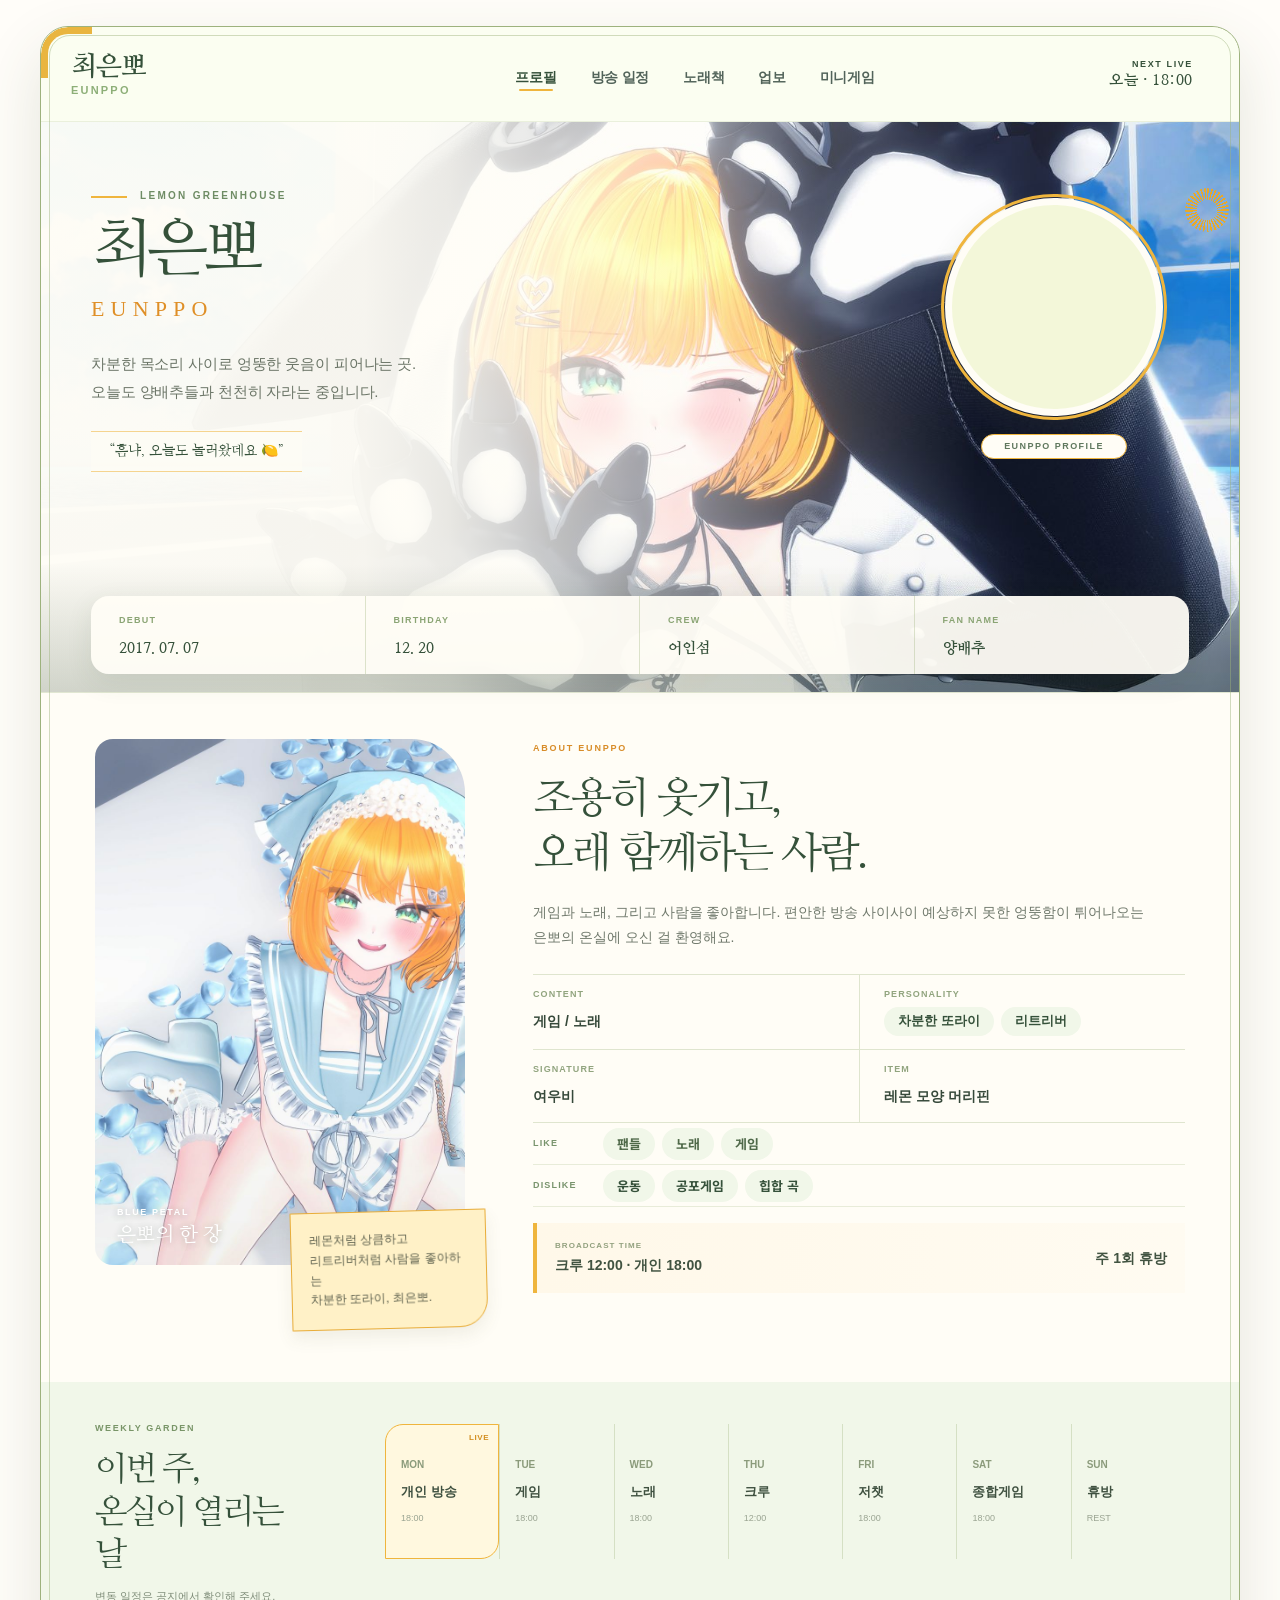
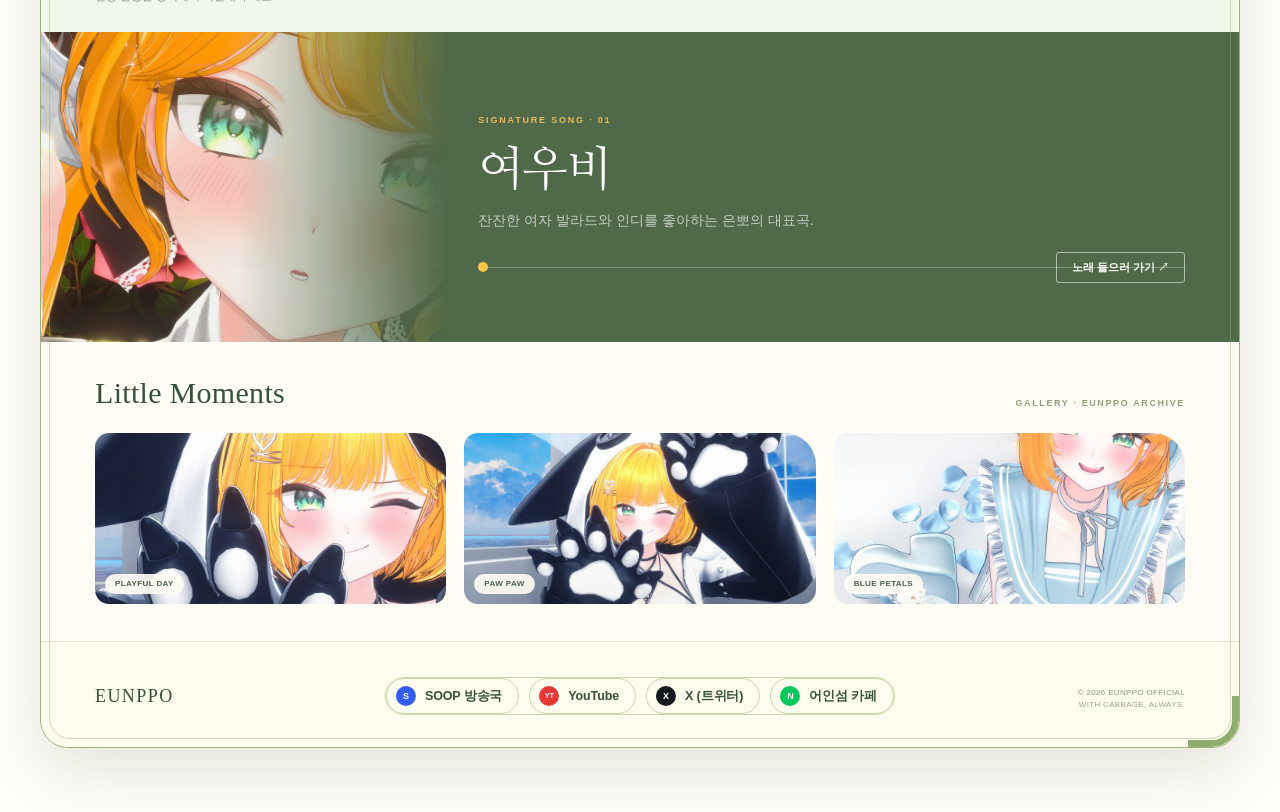
==== commit 493c539e: "Add files via upload" ====
--- a/index.html
+++ b/index.html
@@ -220,7 +220,7 @@
 <link rel="stylesheet" href="./eunppo-profile-final.css">
 <link rel="stylesheet" href="./eunppo-tweaks.css">
 </head>
-<body>
+<body class="is-profile">
 <script>
   try { if (window.self !== window.top) document.body.classList.add('embed'); }
   catch (e) { document.body.classList.add('embed'); }
--- a/eunppo-profile-final.css
+++ b/eunppo-profile-final.css
@@ -1,23 +1,27 @@
+/* Profile-page rules are scoped to body.is-profile; the sheet, top bar, nav and footer
+   stay global so category pages inherit them. Token definitions in :root are literal. */
 :root{
-  --ep-paper:var(--ep-paper);
-  --ep-paper-soft:var(--ep-paper-soft);
-  --ep-week:var(--ep-week);
-  --ep-forest:var(--ep-forest);
-  --ep-ink:var(--ep-ink);
-  --ep-body:var(--ep-body);
-  --ep-muted:var(--ep-muted);
-  --ep-line:var(--ep-line);
-  --ep-yellow:var(--ep-yellow);
-  --ep-leaf:var(--ep-leaf);
+  --ep-paper:#fffdf6;
+  --ep-paper-soft:#fdfcee;
+  --ep-week:#f1f7e9;
+  --ep-forest:#4f6949;
+  --ep-ink:#35513a;
+  --ep-body:#566253;
+  --ep-muted:#84907e;
+  --ep-line:#cbd7ad;
+  --ep-yellow:#efb53d;
+  --ep-leaf:#9db27d;
 }
 
 html,body{overflow-x:hidden}
+
 body{
   min-width:320px;
   padding:26px 20px 64px !important;
   background:#fffdf9 !important;
   color:var(--ep-body) !important;
 }
+
 body>#fx{display:none !important}
 
 .profile-sheet{
@@ -35,6 +39,7 @@
   box-shadow:0 24px 62px rgba(67,86,49,.14) !important;
   isolation:isolate;
 }
+
 .profile-sheet::before{
   content:"" !important;
   position:absolute !important;
@@ -46,6 +51,7 @@
   background:none !important;
   clip-path:none !important;
 }
+
 .profile-sheet::after{
   content:"" !important;
   position:absolute !important;
@@ -61,6 +67,7 @@
 }
 
 /* header */
+
 .profile-sheet .mast-chrome{
   position:absolute !important;
   z-index:40 !important;
@@ -79,7 +86,9 @@
   justify-content:flex-end !important;
   gap:12px !important;
 }
+
 .profile-sheet .mast-chrome .dots{display:none !important}
+
 .profile-sheet .mast-chrome .addr{
   width:auto !important;
   max-width:none !important;
@@ -95,16 +104,19 @@
   gap:3px !important;
   color:var(--ep-ink) !important;
 }
+
 .profile-sheet .mast-chrome .addr .lock{
   color:var(--ep-leaf) !important;
   font:700 9px/1 var(--font-label,Arial,sans-serif) !important;
   letter-spacing:.18em !important;
 }
+
 .profile-sheet .mast-chrome .addr #next-live{
   color:var(--ep-ink) !important;
   font:700 15px/1.2 var(--font-title,"Nanum Myeongjo",serif) !important;
   letter-spacing:.04em !important;
 }
+
 .profile-sheet .theme-switch{display:none !important}
 
 .profile-sheet .site-nav{
@@ -120,6 +132,7 @@
   background:rgba(255,253,246,.96) !important;
   box-shadow:none !important;
 }
+
 .profile-sheet .site-nav .nav-inner{
   position:relative !important;
   width:100% !important;
@@ -132,6 +145,7 @@
   gap:34px !important;
   overflow:visible !important;
 }
+
 .profile-sheet .site-nav .nav-logo{
   position:absolute !important;
   top:50% !important;
@@ -143,6 +157,7 @@
   font:700 20px/1 var(--font-title,"Nanum Myeongjo",serif) !important;
   letter-spacing:-.04em !important;
 }
+
 .profile-sheet .site-nav .nav-logo::before{
   content:"";
   position:absolute;
@@ -153,6 +168,7 @@
   background:linear-gradient(90deg,var(--ep-yellow),#9fc9e8 72%,transparent);
   transform:rotate(-2deg);
 }
+
 .profile-sheet .site-nav .nav-logo::after{
   content:"";
   position:absolute;
@@ -164,12 +180,14 @@
   background:#f5968d;
   box-shadow:7px 4px 0 -1px #f5968d;
 }
+
 .profile-sheet .site-nav .lg-en{
   margin-left:6px !important;
   color:#6d9dbb !important;
   font:700 9px/1 var(--font-label,Arial,sans-serif) !important;
   letter-spacing:.13em !important;
 }
+
 .profile-sheet .site-nav .ntab{
   position:relative !important;
   min-width:0 !important;
@@ -183,7 +201,9 @@
   white-space:nowrap !important;
   box-shadow:none !important;
 }
+
 .profile-sheet .site-nav .ntab svg{display:none !important}
+
 .profile-sheet .site-nav .ntab::after{
   content:"";
   position:absolute;
@@ -195,14 +215,18 @@
   transform:translateX(-50%);
   transition:width .2s ease;
 }
+
 .profile-sheet .site-nav .ntab:hover::after,
 .profile-sheet .site-nav .ntab.active::after{width:34px}
+
 .profile-sheet .site-nav .ntab.active{color:var(--ep-ink) !important}
+
 .profile-sheet .site-nav a[href="./dress/"],
 .profile-sheet .site-nav button.ntab{display:none !important}
 
 /* hero */
-.profile-sheet .profile-hero{
+
+body.is-profile .profile-sheet .profile-hero{
   position:relative !important;
   order:1 !important;
   width:100% !important;
@@ -215,7 +239,8 @@
   border-radius:0 !important;
   background:#eaf5fb !important;
 }
-.profile-sheet .profile-hero::before{
+
+body.is-profile .profile-sheet .profile-hero::before{
   content:"";
   position:absolute;
   z-index:2;
@@ -226,7 +251,8 @@
   background:linear-gradient(90deg,rgba(255,253,246,.995) 0%,rgba(255,253,246,.985) 29%,rgba(255,253,246,.82) 42%,rgba(255,253,246,.28) 60%,transparent 78%);
   pointer-events:none;
 }
-.profile-sheet .profile-hero::after{
+
+body.is-profile .profile-sheet .profile-hero::after{
   content:"";
   position:absolute;
   z-index:2;
@@ -235,7 +261,8 @@
   background:linear-gradient(0deg,rgba(59,79,54,.22),transparent);
   pointer-events:none;
 }
-.profile-sheet #heroBg{
+
+body.is-profile .profile-sheet #heroBg{
   position:absolute !important;
   z-index:1 !important;
   inset:0 !important;
@@ -247,7 +274,8 @@
   filter:none !important;
   opacity:1 !important;
 }
-.profile-sheet .profile-hero .hero-in{
+
+body.is-profile .profile-sheet .profile-hero .hero-in{
   position:absolute !important;
   z-index:4 !important;
   inset:0 !important;
@@ -257,7 +285,8 @@
   padding:68px 50px 120px !important;
   display:block !important;
 }
-.profile-sheet .profile-hero .hero-mid{
+
+body.is-profile .profile-sheet .profile-hero .hero-mid{
   position:relative !important;
   top:0 !important;
   left:0 !important;
@@ -268,21 +297,25 @@
   text-align:left !important;
   transform:none !important;
 }
-.profile-sheet .profile-hero .hero-mid::before,
-.profile-sheet .profile-hero .hero-mid::after{display:none !important}
-.profile-sheet .profile-hero .h-title::before,
-.profile-sheet .profile-hero .h-title::after{
+
+body.is-profile .profile-sheet .profile-hero .hero-mid::before,
+body.is-profile .profile-sheet .profile-hero .hero-mid::after{display:none !important}
+
+body.is-profile .profile-sheet .profile-hero .h-title::before,
+body.is-profile .profile-sheet .profile-hero .h-title::after{
   content:none !important;
   display:none !important;
 }
-.profile-sheet .hero-kicker{
+
+body.is-profile .profile-sheet .hero-kicker{
   position:relative;
   padding-left:49px;
   color:#6e8c64;
   font:800 10px/1.2 var(--font-label,Arial,sans-serif);
   letter-spacing:.23em;
 }
-.profile-sheet .hero-kicker::before{
+
+body.is-profile .profile-sheet .hero-kicker::before{
   content:"";
   position:absolute;
   top:50%;
@@ -291,7 +324,8 @@
   height:2px;
   background:var(--ep-yellow);
 }
-.profile-sheet .h-title{
+
+body.is-profile .profile-sheet .h-title{
   margin:18px 0 0 !important;
   color:var(--ep-ink) !important;
   font-family:var(--font-display,"Nanum Myeongjo",serif) !important;
@@ -301,20 +335,24 @@
   letter-spacing:-.075em !important;
   text-shadow:none !important;
 }
-.profile-sheet .hero-en{
+
+body.is-profile .profile-sheet .hero-en{
   margin-top:15px;
   color:#df8f27;
   font:500 22px/1 var(--font-title,Georgia,serif);
   letter-spacing:.28em;
 }
-.profile-sheet .hero-deck{
+
+body.is-profile .profile-sheet .hero-deck{
   margin:30px 0 0;
   color:#6b7567;
   font:400 15px/1.9 var(--font-body,Arial,sans-serif);
   letter-spacing:-.01em;
 }
-.profile-sheet .h-badges{display:none !important}
-.profile-sheet .h-quote{
+
+body.is-profile .profile-sheet .h-badges{display:none !important}
+
+body.is-profile .profile-sheet .h-quote{
   display:inline-flex !important;
   margin:24px 0 0 !important;
   padding:10px 18px !important;
@@ -326,7 +364,8 @@
   font:500 14px/1.4 var(--font-title,"Nanum Myeongjo",serif) !important;
   box-shadow:none !important;
 }
-.profile-sheet .profile-hero .hero-ava{
+
+body.is-profile .profile-sheet .profile-hero .hero-ava{
   position:absolute !important;
   top:72px !important;
   right:72px !important;
@@ -340,7 +379,8 @@
   align-items:center !important;
   gap:12px !important;
 }
-.profile-sheet .profile-hero .avatar{
+
+body.is-profile .profile-sheet .profile-hero .avatar{
   width:174px !important;
   height:174px !important;
   min-width:174px !important;
@@ -352,7 +392,8 @@
   overflow:hidden !important;
   box-shadow:0 10px 28px rgba(71,83,52,.16) !important;
 }
-.profile-sheet .profile-hero .avatar::after{
+
+body.is-profile .profile-sheet .profile-hero .avatar::after{
   content:var(--txt-avatar-tag, "EUNPPO PROFILE");
   position:absolute;
   left:50%;
@@ -369,7 +410,8 @@
   text-align:center;
   white-space:nowrap;
 }
-.profile-sheet #avatarImg{
+
+body.is-profile .profile-sheet #avatarImg{
   display:block;
   width:100% !important;
   height:100% !important;
@@ -378,11 +420,14 @@
   transform:scale(1.17) !important;
   filter:none !important;
 }
-.profile-sheet #avatarEmoji{display:none !important}
-.profile-sheet .hero-right{display:none !important}
+
+body.is-profile .profile-sheet #avatarEmoji{display:none !important}
+
+body.is-profile .profile-sheet .hero-right{display:none !important}
 
 /* hero statistics */
-.profile-sheet .strip-wrap{
+
+body.is-profile .profile-sheet .strip-wrap{
   position:relative !important;
   z-index:12 !important;
   order:2 !important;
@@ -396,14 +441,16 @@
   box-shadow:0 8px 26px rgba(58,76,49,.10) !important;
   overflow:hidden !important;
 }
-.profile-sheet .strip{
+
+body.is-profile .profile-sheet .strip{
   width:100% !important;
   display:grid !important;
   grid-template-columns:repeat(4,minmax(0,1fr)) !important;
   gap:0 !important;
   padding:0 !important;
 }
-.profile-sheet .strip .stat{
+
+body.is-profile .profile-sheet .strip .stat{
   min-width:0 !important;
   height:78px !important;
   padding:18px 28px 15px !important;
@@ -418,23 +465,28 @@
   justify-content:center !important;
   gap:7px !important;
 }
-.profile-sheet .strip .stat:nth-child(4),
-.profile-sheet .strip .stat:nth-child(6){display:none !important}
-.profile-sheet .strip .stat:nth-child(5){border-right:0 !important}
-.profile-sheet .s-k{
+
+body.is-profile .profile-sheet .strip .stat:nth-child(4),
+body.is-profile .profile-sheet .strip .stat:nth-child(6){display:none !important}
+
+body.is-profile .profile-sheet .strip .stat:nth-child(5){border-right:0 !important}
+
+body.is-profile .profile-sheet .s-k{
   color:#8aa474 !important;
   font:800 9px/1 var(--font-label,Arial,sans-serif) !important;
   letter-spacing:.14em !important;
   text-transform:uppercase;
 }
-.profile-sheet .s-v{
+
+body.is-profile .profile-sheet .s-v{
   color:var(--ep-ink) !important;
   font:700 15px/1.2 var(--font-title,"Nanum Myeongjo",serif) !important;
   text-align:left !important;
 }
 
 /* about */
-.profile-sheet .profile-about{
+
+body.is-profile .profile-sheet .profile-about{
   position:relative !important;
   z-index:1 !important;
   order:3 !important;
@@ -452,7 +504,8 @@
   gap:68px !important;
   box-shadow:none !important;
 }
-.profile-sheet .profile-about>.ornate{
+
+body.is-profile .profile-sheet .profile-about>.ornate{
   min-width:0 !important;
   min-height:0 !important;
   margin:0 !important;
@@ -462,27 +515,33 @@
   background:transparent !important;
   box-shadow:none !important;
 }
-.profile-sheet .profile-about .corner{display:none !important}
-.profile-sheet .profile-copy{
+
+body.is-profile .profile-sheet .profile-about .corner{display:none !important}
+
+body.is-profile .profile-sheet .profile-copy{
   grid-column:2 !important;
   grid-row:1 !important;
   padding:3px 0 180px !important;
 }
-.profile-sheet .profile-visual{
+
+body.is-profile .profile-sheet .profile-visual{
   position:static !important;
   grid-column:1 !important;
   grid-row:1 !important;
 }
-.profile-sheet .profile-copy>.ohd{
+
+body.is-profile .profile-sheet .profile-copy>.ohd{
   justify-content:flex-start !important;
   margin:0 0 16px !important;
   color:#d88c28 !important;
   font:800 9px/1.2 var(--font-label,Arial,sans-serif) !important;
   letter-spacing:.2em !important;
 }
-.profile-sheet .profile-copy>.ohd i,
-.profile-sheet .profile-copy>.ohd .dm{display:none !important}
-.profile-sheet .profile-copy .headline{
+
+body.is-profile .profile-sheet .profile-copy>.ohd i,
+body.is-profile .profile-sheet .profile-copy>.ohd .dm{display:none !important}
+
+body.is-profile .profile-sheet .profile-copy .headline{
   max-width:570px !important;
   margin:0 0 22px !important;
   color:var(--ep-ink) !important;
@@ -492,14 +551,16 @@
   line-height:1.32 !important;
   letter-spacing:-.065em !important;
 }
-.profile-sheet .profile-copy .plist{
+
+body.is-profile .profile-sheet .profile-copy .plist{
   display:grid !important;
   grid-template-columns:repeat(2,minmax(0,1fr)) !important;
   margin:20px 0 0 !important;
   padding:0 !important;
   border-top:1px solid rgba(157,178,125,.33) !important;
 }
-.profile-sheet .profile-copy .prow{
+
+body.is-profile .profile-sheet .profile-copy .prow{
   min-height:70px !important;
   margin:0 !important;
   padding:15px 12px 13px 0 !important;
@@ -507,8 +568,10 @@
   border-bottom:1px solid rgba(157,178,125,.33) !important;
   display:block !important;
 }
-.profile-sheet .profile-copy .prow:nth-child(even){padding-left:24px !important;border-left:1px solid rgba(157,178,125,.33) !important}
-.profile-sheet .profile-copy .pkey{
+
+body.is-profile .profile-sheet .profile-copy .prow:nth-child(even){padding-left:24px !important;border-left:1px solid rgba(157,178,125,.33) !important}
+
+body.is-profile .profile-sheet .profile-copy .pkey{
   display:block !important;
   width:auto !important;
   margin-bottom:8px !important;
@@ -517,12 +580,14 @@
   letter-spacing:.12em !important;
   text-transform:uppercase !important;
 }
-.profile-sheet .profile-copy .pval,
-.profile-sheet .profile-copy .tags{
+
+body.is-profile .profile-sheet .profile-copy .pval,
+body.is-profile .profile-sheet .profile-copy .tags{
   color:#36493a !important;
   font:700 14px/1.45 var(--font-body,Arial,sans-serif) !important;
 }
-.profile-sheet .profile-copy .tag{
+
+body.is-profile .profile-sheet .profile-copy .tag{
   padding:0 !important;
   border:0 !important;
   border-radius:0 !important;
@@ -530,10 +595,14 @@
   color:inherit !important;
   box-shadow:none !important;
 }
-.profile-sheet .profile-copy .tag+ .tag::before{content:" · ";color:#a3af9c}
-.profile-sheet .profile-visual>.ohd{display:none !important}
-.profile-sheet .profile-visual .cc-body{display:block !important;margin:0 !important;padding:0 !important}
-.profile-sheet .profile-visual .cc-img{
+
+body.is-profile .profile-sheet .profile-copy .tag+ .tag::before{content:" · ";color:#a3af9c}
+
+body.is-profile .profile-sheet .profile-visual>.ohd{display:none !important}
+
+body.is-profile .profile-sheet .profile-visual .cc-body{display:block !important;margin:0 !important;padding:0 !important}
+
+body.is-profile .profile-sheet .profile-visual .cc-img{
   position:relative !important;
   width:100% !important;
   height:526px !important;
@@ -544,7 +613,8 @@
   box-shadow:none !important;
   overflow:visible !important;
 }
-.profile-sheet .profile-visual .cc-img::before{
+
+body.is-profile .profile-sheet .profile-visual .cc-img::before{
   content:var(--txt-cc-kicker, "BLUE PETAL");
   position:absolute;
   z-index:2;
@@ -555,7 +625,8 @@
   letter-spacing:.18em;
   text-shadow:0 1px 7px rgba(36,52,48,.28);
 }
-.profile-sheet .profile-visual .cc-img::after{
+
+body.is-profile .profile-sheet .profile-visual .cc-img::after{
   content:var(--txt-cc-caption, "은뽀의 한 장");
   position:absolute;
   z-index:2;
@@ -565,14 +636,16 @@
   font:400 20px/1 var(--font-title,"Nanum Myeongjo",serif);
   text-shadow:0 1px 7px rgba(36,52,48,.32);
 }
-.profile-sheet .profile-visual #cc-media{
+
+body.is-profile .profile-sheet .profile-visual #cc-media{
   position:absolute !important;
   width:1px !important;
   height:1px !important;
   opacity:0 !important;
   pointer-events:none !important;
 }
-.profile-sheet .profile-visual .cc-body::after{
+
+body.is-profile .profile-sheet .profile-visual .cc-body::after{
   content:var(--txt-cc-intro, "레몬처럼 상큼하고\A 리트리버처럼 사람을 좋아하는\A 차분한 또라이, 최은뽀.");
   white-space:pre;
   position:absolute;
@@ -589,7 +662,8 @@
   transform:rotate(-1.5deg);
   box-shadow:0 8px 17px rgba(85,87,50,.09);
 }
-.profile-sheet .profile-visual .cc-rows{
+
+body.is-profile .profile-sheet .profile-visual .cc-rows{
   position:absolute !important;
   z-index:2 !important;
   left:492px !important;
@@ -601,7 +675,8 @@
   grid-template-columns:1fr !important;
   gap:0 !important;
 }
-.profile-sheet .profile-visual .d-row{
+
+body.is-profile .profile-sheet .profile-visual .d-row{
   min-height:42px !important;
   padding:9px 0 !important;
   border:0 !important;
@@ -612,17 +687,21 @@
   gap:10px !important;
   background:transparent !important;
 }
-.profile-sheet .profile-visual .d-row b{
+
+body.is-profile .profile-sheet .profile-visual .d-row b{
   color:#79946d !important;
   font:800 9px/1 var(--font-label,Arial,sans-serif) !important;
   letter-spacing:.13em !important;
 }
-.profile-sheet .profile-visual .d-row>span{
+
+body.is-profile .profile-sheet .profile-visual .d-row>span{
   color:#4e5b4d !important;
   font:500 13px/1.5 var(--font-body,Arial,sans-serif) !important;
 }
-.profile-sheet .profile-visual .d-row .tags{gap:7px !important}
-.profile-sheet .profile-visual .d-row .tag{
+
+body.is-profile .profile-sheet .profile-visual .d-row .tags{gap:7px !important}
+
+body.is-profile .profile-sheet .profile-visual .d-row .tag{
   padding:6px 10px !important;
   border:0 !important;
   border-radius:999px !important;
@@ -630,15 +709,17 @@
   color:#57704f !important;
   font:700 11px/1 var(--font-body,Arial,sans-serif) !important;
 }
-.profile-sheet .profile-visual .d-row:last-child .tag{background:#ffe9b9 !important;color:#85651f !important}
-
-.profile-sheet .profile-portrait{
+
+body.is-profile .profile-sheet .profile-visual .d-row:last-child .tag{background:#ffe9b9 !important;color:#85651f !important}
+
+body.is-profile .profile-sheet .profile-portrait{
   position:relative;
   grid-column:1;
   min-width:0;
   align-self:start;
 }
-.profile-sheet .profile-photo{
+
+body.is-profile .profile-sheet .profile-photo{
   position:relative;
   width:100%;
   height:526px;
@@ -646,31 +727,36 @@
   border-radius:18px 54px 18px 18px;
   background:url("./assets/photo-1.jpg") 50% 50%/cover no-repeat;
 }
-.profile-sheet .profile-photo #cc-media{
+
+body.is-profile .profile-sheet .profile-photo #cc-media{
   position:absolute;
   width:1px;
   height:1px;
   opacity:0;
   pointer-events:none;
 }
-.profile-sheet .photo-kicker,
-.profile-sheet .photo-caption{
+
+body.is-profile .profile-sheet .photo-kicker,
+body.is-profile .profile-sheet .photo-caption{
   position:absolute;
   z-index:2;
   left:22px;
   color:#fff;
   text-shadow:0 1px 7px rgba(36,52,48,.32);
 }
-.profile-sheet .photo-kicker{
+
+body.is-profile .profile-sheet .photo-kicker{
   bottom:48px;
   font:800 9px/1 var(--font-label,Arial,sans-serif);
   letter-spacing:.18em;
 }
-.profile-sheet .photo-caption{
+
+body.is-profile .profile-sheet .photo-caption{
   bottom:20px;
   font:400 20px/1 var(--font-title,"Nanum Myeongjo",serif);
 }
-.profile-sheet .portrait-note{
+
+body.is-profile .profile-sheet .portrait-note{
   position:absolute;
   z-index:4;
   right:-22px;
@@ -686,18 +772,21 @@
   transform:rotate(-1.5deg);
   box-shadow:0 8px 17px rgba(85,87,50,.09);
 }
-.profile-sheet .profile-story{
+
+body.is-profile .profile-sheet .profile-story{
   grid-column:2;
   min-width:0;
   padding-top:4px;
 }
-.profile-sheet .story-kicker{
+
+body.is-profile .profile-sheet .story-kicker{
   margin-bottom:18px;
   color:#d88c28;
   font:800 9px/1.2 var(--font-label,Arial,sans-serif);
   letter-spacing:.2em;
 }
-.profile-sheet .profile-story .headline{
+
+body.is-profile .profile-sheet .profile-story .headline{
   max-width:520px;
   margin:0 0 18px;
   color:var(--ep-ink);
@@ -705,58 +794,70 @@
   letter-spacing:-.065em;
   word-break:keep-all;
 }
-.profile-sheet .story-copy{
+
+body.is-profile .profile-sheet .story-copy{
   max-width:620px;
   margin:0 0 24px;
   color:#70796c;
   font:400 14px/1.8 var(--font-body,Arial,sans-serif);
   word-break:keep-all;
 }
-.profile-sheet .profile-facts{
+
+body.is-profile .profile-sheet .profile-facts{
   display:grid;
   grid-template-columns:repeat(2,minmax(0,1fr));
   border-top:1px solid rgba(157,178,125,.33);
 }
-.profile-sheet .profile-fact{
+
+body.is-profile .profile-sheet .profile-fact{
   min-height:73px;
   padding:15px 12px 13px 0;
   border-bottom:1px solid rgba(157,178,125,.33);
 }
-.profile-sheet .profile-fact:nth-child(even){
+
+body.is-profile .profile-sheet .profile-fact:nth-child(even){
   padding-left:24px;
   border-left:1px solid rgba(157,178,125,.33);
 }
-.profile-sheet .profile-fact>span,
-.profile-sheet .profile-meta small{
+
+body.is-profile .profile-sheet .profile-fact>span,
+body.is-profile .profile-sheet .profile-meta small{
   display:block;
   margin-bottom:8px;
   color:#91a47e;
   font:800 9px/1 var(--font-label,Arial,sans-serif);
   letter-spacing:.12em;
 }
-.profile-sheet .profile-fact>strong,
-.profile-sheet .profile-fact>.tags{
+
+body.is-profile .profile-sheet .profile-fact>strong,
+body.is-profile .profile-sheet .profile-fact>.tags{
   color:#36493a;
   font:700 14px/1.45 var(--font-body,Arial,sans-serif);
 }
-.profile-sheet .profile-fact .tag{
+
+body.is-profile .profile-sheet .profile-fact .tag{
   padding:0;
   border:0;
   background:transparent;
   color:inherit;
   box-shadow:none;
 }
-.profile-sheet .profile-fact .tag+.tag::before{content:" · ";color:#a3af9c}
-.profile-sheet .profile-meta{
+
+body.is-profile .profile-sheet .profile-fact .tag+.tag::before{content:" · ";color:#a3af9c}
+
+body.is-profile .profile-sheet .profile-meta{
   display:grid;
   grid-template-columns:1.7fr .55fr .75fr;
   gap:20px;
   padding:15px 0 13px;
   border-bottom:1px solid rgba(157,178,125,.33);
 }
-.profile-sheet .profile-meta>span{min-width:0}
-.profile-sheet .profile-meta small{margin-bottom:6px}
-.profile-sheet .profile-meta b{
+
+body.is-profile .profile-sheet .profile-meta>span{min-width:0}
+
+body.is-profile .profile-sheet .profile-meta small{margin-bottom:6px}
+
+body.is-profile .profile-sheet .profile-meta b{
   display:block;
   overflow:hidden;
   color:#4b5a49;
@@ -764,20 +865,24 @@
   text-overflow:ellipsis;
   white-space:nowrap;
 }
-.profile-sheet .taste-row{
+
+body.is-profile .profile-sheet .taste-row{
   display:grid;
   grid-template-columns:70px minmax(0,1fr);
   align-items:center;
   min-height:42px;
   border-bottom:1px solid rgba(157,178,125,.24);
 }
-.profile-sheet .taste-row>span{
+
+body.is-profile .profile-sheet .taste-row>span{
   color:#79946d;
   font:800 9px/1 var(--font-label,Arial,sans-serif);
   letter-spacing:.13em;
 }
-.profile-sheet .taste-row .tags{display:flex;flex-wrap:wrap;gap:7px}
-.profile-sheet .taste-row .tag{
+
+body.is-profile .profile-sheet .taste-row .tags{display:flex;flex-wrap:wrap;gap:7px}
+
+body.is-profile .profile-sheet .taste-row .tag{
   padding:6px 11px;
   border:0;
   border-radius:999px;
@@ -786,8 +891,10 @@
   font:700 11px/1 var(--font-body,Arial,sans-serif);
   box-shadow:none;
 }
-.profile-sheet .taste-row.dislike .tag{background:#ffe9b9;color:#85651f}
-.profile-sheet .broadcast-line{
+
+body.is-profile .profile-sheet .taste-row.dislike .tag{background:#ffe9b9;color:#85651f}
+
+body.is-profile .profile-sheet .broadcast-line{
   min-height:70px;
   margin-top:16px;
   padding:13px 18px;
@@ -798,21 +905,26 @@
   justify-content:space-between;
   gap:24px;
 }
-.profile-sheet .broadcast-line span{display:flex;flex-direction:column;gap:6px}
-.profile-sheet .broadcast-line small{
+
+body.is-profile .profile-sheet .broadcast-line span{display:flex;flex-direction:column;gap:6px}
+
+body.is-profile .profile-sheet .broadcast-line small{
   color:#93a17f;
   font:800 8px/1 var(--font-label,Arial,sans-serif);
   letter-spacing:.13em;
 }
-.profile-sheet .broadcast-line b,
-.profile-sheet .broadcast-line>strong{
+
+body.is-profile .profile-sheet .broadcast-line b,
+body.is-profile .profile-sheet .broadcast-line>strong{
   color:#415341;
   font:700 14px/1.35 var(--font-body,Arial,sans-serif);
 }
-.profile-sheet .broadcast-line>strong{white-space:nowrap}
+
+body.is-profile .profile-sheet .broadcast-line>strong{white-space:nowrap}
 
 /* schedule and signature */
-.profile-sheet .profile-flow{
+
+body.is-profile .profile-sheet .profile-flow{
   order:4 !important;
   width:100% !important;
   margin:0 !important;
@@ -821,7 +933,8 @@
   flex-direction:column !important;
   gap:0 !important;
 }
-.profile-sheet .weekly-panel{
+
+body.is-profile .profile-sheet .weekly-panel{
   position:relative !important;
   order:0 !important;
   width:100% !important;
@@ -838,7 +951,8 @@
   column-gap:30px !important;
   align-content:center !important;
 }
-.profile-sheet .weekly-panel .sec-hd{
+
+body.is-profile .profile-sheet .weekly-panel .sec-hd{
   grid-column:1 !important;
   grid-row:1 !important;
   margin:0 0 20px !important;
@@ -847,8 +961,10 @@
   font-size:0 !important;
   display:block !important;
 }
-.profile-sheet .weekly-panel .sec-hd svg{display:none !important}
-.profile-sheet .weekly-panel .sec-hd::before{
+
+body.is-profile .profile-sheet .weekly-panel .sec-hd svg{display:none !important}
+
+body.is-profile .profile-sheet .weekly-panel .sec-hd::before{
   content:var(--txt-week-kicker, "WEEKLY GARDEN");
   position:absolute;
   top:0;
@@ -857,14 +973,16 @@
   font:800 9px/1 var(--font-label,Arial,sans-serif);
   letter-spacing:.18em;
 }
-.profile-sheet .weekly-panel .sec-hd::after{
+
+body.is-profile .profile-sheet .weekly-panel .sec-hd::after{
   content:var(--txt-week-title, "이번 주,\A 온실이 열리는 날");
   white-space:pre;
   color:var(--ep-ink);
   font:400 34px/1.25 var(--font-display,"Nanum Myeongjo",serif);
   letter-spacing:-.06em;
 }
-.profile-sheet .weekly-panel .days{
+
+body.is-profile .profile-sheet .weekly-panel .days{
   grid-column:2 !important;
   grid-row:1 / span 4 !important;
   width:100% !important;
@@ -877,7 +995,8 @@
   gap:0 !important;
   align-self:stretch !important;
 }
-.profile-sheet .weekly-panel .day{
+
+body.is-profile .profile-sheet .weekly-panel .day{
   min-width:0 !important;
   min-height:135px !important;
   margin:0 !important;
@@ -894,27 +1013,32 @@
   gap:13px !important;
   color:#5c6857 !important;
 }
-.profile-sheet .weekly-panel .day b{
+
+body.is-profile .profile-sheet .weekly-panel .day b{
   color:#8b9b7b;
   font:700 10px/1 var(--font-label,Arial,sans-serif);
 }
-.profile-sheet .weekly-panel .day strong{
+
+body.is-profile .profile-sheet .weekly-panel .day strong{
   color:#3f5140;
   font:700 13px/1.35 var(--font-body,Arial,sans-serif);
   white-space:nowrap;
 }
-.profile-sheet .weekly-panel .day small{
+
+body.is-profile .profile-sheet .weekly-panel .day small{
   color:#9aa492;
   font:500 9px/1 var(--font-label,Arial,sans-serif);
 }
-.profile-sheet .weekly-panel .day.on{
+
+body.is-profile .profile-sheet .weekly-panel .day.on{
   outline:1.5px solid var(--ep-yellow) !important;
   outline-offset:-1px !important;
   border-left-color:transparent !important;
   border-radius:18px 0 18px 0 !important;
   background:#fff8df !important;
 }
-.profile-sheet .weekly-panel .day.on::after{
+
+body.is-profile .profile-sheet .weekly-panel .day.on::after{
   content:var(--txt-live-badge, "LIVE");
   position:absolute;
   top:10px;
@@ -923,8 +1047,10 @@
   font:800 8px/1 Arial,sans-serif;
   letter-spacing:.08em;
 }
-.profile-sheet .weekly-panel .day{position:relative !important}
-.profile-sheet .weekly-panel .s-row{
+
+body.is-profile .profile-sheet .weekly-panel .day{position:relative !important}
+
+body.is-profile .profile-sheet .weekly-panel .s-row{
   grid-column:1 !important;
   width:100% !important;
   min-height:0 !important;
@@ -935,9 +1061,10 @@
   color:#7c8774 !important;
   font:500 10px/1.5 var(--font-body,Arial,sans-serif) !important;
 }
-.profile-sheet .weekly-panel .s-row b{color:#52674f !important}
-
-.profile-sheet .signature-panel{
+
+body.is-profile .profile-sheet .weekly-panel .s-row b{color:#52674f !important}
+
+body.is-profile .profile-sheet .signature-panel{
   position:relative !important;
   order:1 !important;
   width:100% !important;
@@ -954,7 +1081,8 @@
   grid-template-columns:39% minmax(0,1fr) !important;
   gap:0 !important;
 }
-.profile-sheet .signature-panel .p-art{
+
+body.is-profile .profile-sheet .signature-panel .p-art{
   position:relative !important;
   width:100% !important;
   height:297px !important;
@@ -965,15 +1093,18 @@
   overflow:hidden !important;
   background:#385039 !important;
 }
-.profile-sheet .signature-panel .p-art::after{
+
+body.is-profile .profile-sheet .signature-panel .p-art::after{
   content:"";
   position:absolute;
   z-index:2;
   inset:0;
   background:linear-gradient(90deg,transparent 48%,var(--ep-forest) 100%);
 }
-.profile-sheet .signature-panel .p-art>span{display:none !important}
-.profile-sheet .signature-panel .p-art img{
+
+body.is-profile .profile-sheet .signature-panel .p-art>span{display:none !important}
+
+body.is-profile .profile-sheet .signature-panel .p-art img{
   display:block !important;
   width:100% !important;
   height:100% !important;
@@ -981,7 +1112,8 @@
   object-position:50% 42% !important;
   filter:none !important;
 }
-.profile-sheet .signature-panel .p-info{
+
+body.is-profile .profile-sheet .signature-panel .p-info{
   position:relative !important;
   z-index:3 !important;
   min-width:0 !important;
@@ -989,25 +1121,29 @@
   padding:54px 54px 42px 30px !important;
   color:#fff !important;
 }
-.profile-sheet .signature-panel .p-eyebrow{
+
+body.is-profile .profile-sheet .signature-panel .p-eyebrow{
   margin:0 0 22px !important;
   color:#f2c65f !important;
   font:800 9px/1 var(--font-label,Arial,sans-serif) !important;
   letter-spacing:.2em !important;
 }
-.profile-sheet .signature-panel .p-title{
+
+body.is-profile .profile-sheet .signature-panel .p-title{
   margin:0 0 14px !important;
   color:#fff !important;
   font:400 48px/1 var(--font-display,"Nanum Myeongjo",serif) !important;
   letter-spacing:-.05em !important;
 }
-.profile-sheet .signature-panel .p-sub{
+
+body.is-profile .profile-sheet .signature-panel .p-sub{
   max-width:560px !important;
   margin:0 0 37px !important;
   color:rgba(255,255,255,.78) !important;
   font:400 14px/1.65 var(--font-body,Arial,sans-serif) !important;
 }
-.profile-sheet .signature-panel .p-info::after{
+
+body.is-profile .profile-sheet .signature-panel .p-info::after{
   content:"";
   position:absolute;
   left:30px;
@@ -1016,7 +1152,8 @@
   height:1px;
   background:rgba(255,255,255,.28);
 }
-.profile-sheet .signature-panel .p-info::before{
+
+body.is-profile .profile-sheet .signature-panel .p-info::before{
   content:"";
   position:absolute;
   z-index:2;
@@ -1027,7 +1164,8 @@
   border-radius:50%;
   background:#f7c84c;
 }
-.profile-sheet .signature-panel .p-go{
+
+body.is-profile .profile-sheet .signature-panel .p-go{
   position:absolute !important;
   z-index:4 !important;
   right:54px !important;
@@ -1041,11 +1179,13 @@
   font:700 11px/1 var(--font-body,Arial,sans-serif) !important;
   box-shadow:none !important;
 }
-.profile-sheet .signature-panel .vinyl,
-.profile-sheet .signature-panel .pnote{display:none !important}
+
+body.is-profile .profile-sheet .signature-panel .vinyl,
+body.is-profile .profile-sheet .signature-panel .pnote{display:none !important}
 
 /* archive remains functional, but adopts the same editorial paper */
-.profile-sheet .adv{
+
+body.is-profile .profile-sheet .adv{
   order:5 !important;
   width:100% !important;
   margin:0 !important;
@@ -1056,11 +1196,14 @@
   background:var(--ep-paper) !important;
   box-shadow:none !important;
 }
-.profile-sheet .adv>.sec-hd{margin-bottom:22px !important;color:var(--ep-ink) !important}
-.profile-sheet .adv .acard{border:1px solid rgba(157,178,125,.36) !important;border-radius:12px 28px 12px 12px !important;box-shadow:none !important}
+
+body.is-profile .profile-sheet .adv>.sec-hd{margin-bottom:22px !important;color:var(--ep-ink) !important}
+
+body.is-profile .profile-sheet .adv .acard{border:1px solid rgba(157,178,125,.36) !important;border-radius:12px 28px 12px 12px !important;box-shadow:none !important}
 
 /* moments and footer links */
-.profile-sheet .moments-panel{
+
+body.is-profile .profile-sheet .moments-panel{
   order:6 !important;
   width:100% !important;
   margin:0 !important;
@@ -1071,7 +1214,8 @@
   display:block !important;
   box-shadow:none !important;
 }
-.profile-sheet .moments-panel>.card{
+
+body.is-profile .profile-sheet .moments-panel>.card{
   width:100% !important;
   margin:0 !important;
   border:0 !important;
@@ -1079,8 +1223,10 @@
   background:transparent !important;
   box-shadow:none !important;
 }
-.profile-sheet .moments-gallery{min-height:250px !important;padding:36px 54px 28px !important}
-.profile-sheet .moments-heading{
+
+body.is-profile .profile-sheet .moments-gallery{min-height:250px !important;padding:36px 54px 28px !important}
+
+body.is-profile .profile-sheet .moments-heading{
   width:100% !important;
   margin:0 0 25px !important;
   display:flex !important;
@@ -1088,22 +1234,26 @@
   justify-content:space-between !important;
   color:var(--ep-ink) !important;
 }
-.profile-sheet .moments-heading>span{
+
+body.is-profile .profile-sheet .moments-heading>span{
   font:400 30px/1 var(--font-title,Georgia,serif) !important;
   letter-spacing:.01em !important;
 }
-.profile-sheet .moments-heading>small{
+
+body.is-profile .profile-sheet .moments-heading>small{
   color:#8fa17c !important;
   font:700 9px/1 var(--font-label,Arial,sans-serif) !important;
   letter-spacing:.18em !important;
 }
-.profile-sheet .moments-gallery .g-grid{
+
+body.is-profile .profile-sheet .moments-gallery .g-grid{
   width:100% !important;
   display:grid !important;
   grid-template-columns:repeat(3,minmax(0,1fr)) !important;
   gap:18px !important;
 }
-.profile-sheet .moments-gallery .g-thumb{
+
+body.is-profile .profile-sheet .moments-gallery .g-thumb{
   position:relative !important;
   width:100% !important;
   aspect-ratio:16/7.8 !important;
@@ -1114,15 +1264,18 @@
   background:#eaf1e1 !important;
   box-shadow:none !important;
 }
-.profile-sheet .moments-gallery .g-thumb:nth-child(4){display:none !important}
-.profile-sheet .moments-gallery .g-thumb img{
+
+body.is-profile .profile-sheet .moments-gallery .g-thumb:nth-child(4){display:none !important}
+
+body.is-profile .profile-sheet .moments-gallery .g-thumb img{
   display:block !important;
   width:100% !important;
   height:100% !important;
   object-fit:cover !important;
   filter:none !important;
 }
-.profile-sheet .moments-gallery .g-thumb::after{
+
+body.is-profile .profile-sheet .moments-gallery .g-thumb::after{
   position:absolute;
   left:10px;
   bottom:10px;
@@ -1133,14 +1286,20 @@
   font:800 8px/1 var(--font-label,Arial,sans-serif);
   letter-spacing:.05em;
 }
-.profile-sheet .moments-gallery .g-thumb:nth-child(1)::after{content:var(--txt-gcap-1, "PLAYFUL DAY")}
-.profile-sheet .moments-gallery .g-thumb:nth-child(2)::after{content:var(--txt-gcap-2, "PAW PAW")}
-.profile-sheet .moments-gallery .g-thumb:nth-child(3)::after{content:var(--txt-gcap-3, "BLUE PETALS")}
+
+body.is-profile .profile-sheet .moments-gallery .g-thumb:nth-child(1)::after{content:var(--txt-gcap-1, "PLAYFUL DAY")}
+
+body.is-profile .profile-sheet .moments-gallery .g-thumb:nth-child(2)::after{content:var(--txt-gcap-2, "PAW PAW")}
+
+body.is-profile .profile-sheet .moments-gallery .g-thumb:nth-child(3)::after{content:var(--txt-gcap-3, "BLUE PETALS")}
+
 .profile-sheet .moments-links{
   min-height:62px !important;
   padding:0 54px 24px !important;
 }
+
 .profile-sheet .moments-links>.sec-hd{display:none !important}
+
 .profile-sheet .moments-links .l-grid{
   display:flex !important;
   align-items:center !important;
@@ -1149,6 +1308,7 @@
   margin:0 !important;
   padding:0 !important;
 }
+
 .profile-sheet .moments-links .lbtn{
   width:38px !important;
   height:38px !important;
@@ -1163,6 +1323,7 @@
   display:grid !important;
   place-items:center !important;
 }
+
 .profile-sheet .moments-links .l-ic{
   width:auto !important;
   height:auto !important;
@@ -1172,6 +1333,7 @@
   color:#637a5a !important;
   font:800 10px/1 Arial,sans-serif !important;
 }
+
 .profile-sheet>footer{
   order:7 !important;
   position:relative !important;
@@ -1186,6 +1348,7 @@
   font:500 8px/1.45 var(--font-label,Arial,sans-serif) !important;
   letter-spacing:.04em !important;
 }
+
 .profile-sheet>footer::before{
   content:var(--txt-footer-mark, "EUNPPO");
   position:absolute;
@@ -1195,10 +1358,13 @@
   font:500 18px/1 var(--font-title,Georgia,serif);
   letter-spacing:.08em;
 }
+
 .profile-sheet>footer .biz{color:#9da796 !important}
 
 /* modal keeps its behavior while matching the paper */
+
 .iq-ov{z-index:200 !important}
+
 .iq-modal{border:1px solid var(--ep-leaf) !important;background:var(--ep-paper) !important;box-shadow:0 20px 60px rgba(53,81,58,.2) !important}
 
 body.dark{
@@ -1213,100 +1379,185 @@
   --ep-leaf:#789368;
   background:#121712 !important;
 }
+
 body.dark .profile-sheet .site-nav{background:rgba(27,33,27,.97) !important}
+
 body.dark .profile-sheet .profile-hero::before{background:linear-gradient(90deg,rgba(27,33,27,.95),rgba(27,33,27,.77) 35%,rgba(27,33,27,.15) 68%,transparent) !important}
+
 body.dark .profile-sheet .strip-wrap{background:rgba(28,35,28,.94) !important}
+
 body.dark .profile-sheet .h-quote{background:rgba(27,33,27,.62) !important}
+
 body.dark .profile-sheet .profile-visual .d-row .tag{color:#263a28 !important}
 
 @media(max-width:960px){
-  body{padding:16px 10px 50px !important}
-  .profile-sheet{border-radius:22px !important}
-  .profile-sheet::before{inset:7px !important;border-radius:17px !important}
-  .profile-sheet::after{box-shadow:none !important}
-  .profile-sheet .site-nav{height:78px !important;min-height:78px !important;overflow-x:auto !important}
-  .profile-sheet .site-nav .nav-inner{min-width:850px !important;height:78px !important;padding:0 210px 0 30px !important;justify-content:flex-start !important;gap:26px !important}
-  .profile-sheet .site-nav .nav-logo{left:30px !important}
-  .profile-sheet .site-nav .ntab{padding:27px 0 25px !important}
-  .profile-sheet .mast-chrome{height:78px !important;padding-right:28px !important}
-  .profile-sheet .profile-hero{height:620px !important;min-height:620px !important}
-  .profile-sheet .profile-hero .hero-in{padding:58px 36px 150px !important}
-  .profile-sheet .profile-hero .hero-mid{width:480px !important;max-width:61% !important}
-  .profile-sheet .profile-hero .hero-ava{top:auto !important;right:48px !important;bottom:134px !important}
-  .profile-sheet .strip-wrap{margin:-126px 34px 26px !important}
-  .profile-sheet .strip{grid-template-columns:repeat(2,minmax(0,1fr)) !important}
-  .profile-sheet .strip .stat{height:68px !important}
-  .profile-sheet .profile-about{min-height:0 !important;padding:42px 36px 54px !important;grid-template-columns:1fr !important;gap:38px !important}
-  .profile-sheet .profile-portrait{grid-column:1 !important;grid-row:1 !important}
-  .profile-sheet .profile-story{grid-column:1 !important;grid-row:2 !important;padding-top:40px !important}
-  .profile-sheet .profile-photo{height:560px !important}
-  .profile-sheet .portrait-note{right:22px !important;bottom:-58px !important}
-  .profile-sheet .profile-story .headline{font-size:40px !important}
-  .profile-sheet .profile-visual{grid-column:1 !important;grid-row:1 !important}
-  .profile-sheet .profile-copy{grid-column:1 !important;grid-row:2 !important;padding-bottom:180px !important}
-  .profile-sheet .profile-visual .cc-img{height:560px !important}
-  .profile-sheet .profile-visual .cc-body::after{left:auto !important;right:22px !important}
-  .profile-sheet .profile-visual .cc-rows{left:36px !important;right:36px !important;bottom:52px !important}
-  .profile-sheet .profile-copy .headline{font-size:40px !important}
-  .profile-sheet .weekly-panel{min-height:360px !important;padding:38px 36px !important;grid-template-columns:1fr !important;grid-template-rows:auto auto auto auto auto !important}
-  .profile-sheet .weekly-panel .days{grid-column:1 !important;grid-row:5 !important;margin-top:22px !important;overflow-x:auto !important;scroll-snap-type:x mandatory !important}
-  .profile-sheet .weekly-panel .day{min-width:128px !important;scroll-snap-align:start !important}
-  .profile-sheet .weekly-panel .s-row{grid-column:1 !important}
-  .profile-sheet .signature-panel{height:auto !important;min-height:0 !important;grid-template-columns:1fr !important}
-  .profile-sheet .signature-panel .p-art{height:250px !important}
-  .profile-sheet .signature-panel .p-art::after{background:linear-gradient(0deg,var(--ep-forest),transparent 52%) !important}
-  .profile-sheet .signature-panel .p-info{min-height:250px !important;padding:36px !important}
-  .profile-sheet .signature-panel .p-info::after{left:36px !important;right:36px !important}
-  .profile-sheet .moments-gallery{padding:34px 36px 24px !important}
-  .profile-sheet .moments-gallery .g-grid{overflow-x:auto !important;grid-template-columns:repeat(3,78%) !important;scroll-snap-type:x mandatory !important}
-  .profile-sheet .moments-gallery .g-thumb{scroll-snap-align:start !important}
+body{padding:16px 10px 50px !important}
+
+.profile-sheet{border-radius:22px !important}
+
+.profile-sheet::before{inset:7px !important;border-radius:17px !important}
+
+.profile-sheet::after{box-shadow:none !important}
+
+.profile-sheet .site-nav{height:78px !important;min-height:78px !important;overflow-x:auto !important}
+
+.profile-sheet .site-nav .nav-inner{min-width:850px !important;height:78px !important;padding:0 210px 0 30px !important;justify-content:flex-start !important;gap:26px !important}
+
+.profile-sheet .site-nav .nav-logo{left:30px !important}
+
+.profile-sheet .site-nav .ntab{padding:27px 0 25px !important}
+
+.profile-sheet .mast-chrome{height:78px !important;padding-right:28px !important}
+
+body.is-profile .profile-sheet .profile-hero{height:620px !important;min-height:620px !important}
+
+body.is-profile .profile-sheet .profile-hero .hero-in{padding:58px 36px 150px !important}
+
+body.is-profile .profile-sheet .profile-hero .hero-mid{width:480px !important;max-width:61% !important}
+
+body.is-profile .profile-sheet .profile-hero .hero-ava{top:auto !important;right:48px !important;bottom:134px !important}
+
+body.is-profile .profile-sheet .strip-wrap{margin:-126px 34px 26px !important}
+
+body.is-profile .profile-sheet .strip{grid-template-columns:repeat(2,minmax(0,1fr)) !important}
+
+body.is-profile .profile-sheet .strip .stat{height:68px !important}
+
+body.is-profile .profile-sheet .profile-about{min-height:0 !important;padding:42px 36px 54px !important;grid-template-columns:1fr !important;gap:38px !important}
+
+body.is-profile .profile-sheet .profile-portrait{grid-column:1 !important;grid-row:1 !important}
+
+body.is-profile .profile-sheet .profile-story{grid-column:1 !important;grid-row:2 !important;padding-top:40px !important}
+
+body.is-profile .profile-sheet .profile-photo{height:560px !important}
+
+body.is-profile .profile-sheet .portrait-note{right:22px !important;bottom:-58px !important}
+
+body.is-profile .profile-sheet .profile-story .headline{font-size:40px !important}
+
+body.is-profile .profile-sheet .profile-visual{grid-column:1 !important;grid-row:1 !important}
+
+body.is-profile .profile-sheet .profile-copy{grid-column:1 !important;grid-row:2 !important;padding-bottom:180px !important}
+
+body.is-profile .profile-sheet .profile-visual .cc-img{height:560px !important}
+
+body.is-profile .profile-sheet .profile-visual .cc-body::after{left:auto !important;right:22px !important}
+
+body.is-profile .profile-sheet .profile-visual .cc-rows{left:36px !important;right:36px !important;bottom:52px !important}
+
+body.is-profile .profile-sheet .profile-copy .headline{font-size:40px !important}
+
+body.is-profile .profile-sheet .weekly-panel{min-height:360px !important;padding:38px 36px !important;grid-template-columns:1fr !important;grid-template-rows:auto auto auto auto auto !important}
+
+body.is-profile .profile-sheet .weekly-panel .days{grid-column:1 !important;grid-row:5 !important;margin-top:22px !important;overflow-x:auto !important;scroll-snap-type:x mandatory !important}
+
+body.is-profile .profile-sheet .weekly-panel .day{min-width:128px !important;scroll-snap-align:start !important}
+
+body.is-profile .profile-sheet .weekly-panel .s-row{grid-column:1 !important}
+
+body.is-profile .profile-sheet .signature-panel{height:auto !important;min-height:0 !important;grid-template-columns:1fr !important}
+
+body.is-profile .profile-sheet .signature-panel .p-art{height:250px !important}
+
+body.is-profile .profile-sheet .signature-panel .p-art::after{background:linear-gradient(0deg,var(--ep-forest),transparent 52%) !important}
+
+body.is-profile .profile-sheet .signature-panel .p-info{min-height:250px !important;padding:36px !important}
+
+body.is-profile .profile-sheet .signature-panel .p-info::after{left:36px !important;right:36px !important}
+
+body.is-profile .profile-sheet .moments-gallery{padding:34px 36px 24px !important}
+
+body.is-profile .profile-sheet .moments-gallery .g-grid{overflow-x:auto !important;grid-template-columns:repeat(3,78%) !important;scroll-snap-type:x mandatory !important}
+
+body.is-profile .profile-sheet .moments-gallery .g-thumb{scroll-snap-align:start !important}
 }
 
 @media(max-width:560px){
-  .profile-sheet{border-radius:18px !important}
-  .profile-sheet::before{inset:5px !important;border-radius:13px !important}
-  .profile-sheet .mast-chrome{display:none !important}
-  .profile-sheet .site-nav .nav-inner{min-width:720px !important;padding-left:22px !important;padding-right:22px !important}
-  .profile-sheet .site-nav .nav-logo{position:relative !important;top:auto !important;left:auto !important;transform:none !important;margin-right:20px !important}
-  .profile-sheet .profile-hero{height:660px !important;min-height:660px !important}
-  .profile-sheet #heroBg{object-position:56% 50% !important}
-  .profile-sheet .profile-hero::before{background:linear-gradient(180deg,rgba(255,253,246,.96),rgba(255,253,246,.75) 46%,rgba(255,253,246,.08) 78%) !important}
-  .profile-sheet .profile-hero .hero-in{padding:42px 22px 155px !important}
-  .profile-sheet .profile-hero .hero-mid{width:100% !important;max-width:100% !important}
-  .profile-sheet .h-title{font-size:52px !important}
-  .profile-sheet .hero-deck{font-size:13px !important}
-  .profile-sheet .profile-hero .hero-ava{right:30px !important;bottom:142px !important;transform:scale(.8) !important;transform-origin:right bottom !important}
-  .profile-sheet .strip-wrap{margin:-120px 18px 24px !important}
-  .profile-sheet .strip .stat{padding:14px 16px !important}
-  .profile-sheet .profile-about{padding:32px 22px 46px !important}
-  .profile-sheet .profile-photo{height:440px !important}
-  .profile-sheet .portrait-note{right:8px !important;bottom:-72px !important;width:176px !important}
-  .profile-sheet .profile-story{padding-top:54px !important}
-  .profile-sheet .profile-story .headline{font-size:34px !important}
-  .profile-sheet .profile-facts{grid-template-columns:1fr !important}
-  .profile-sheet .profile-fact:nth-child(even){padding-left:0 !important;border-left:0 !important}
-  .profile-sheet .profile-meta{grid-template-columns:1fr 1fr !important}
-  .profile-sheet .profile-meta>span:first-child{grid-column:1 / -1}
-  .profile-sheet .broadcast-line{align-items:flex-start !important;flex-direction:column !important;gap:10px !important}
-  .profile-sheet .profile-visual .cc-img{height:440px !important}
-  .profile-sheet .profile-visual .cc-body::after{right:8px !important;bottom:-25px !important;width:172px !important}
-  .profile-sheet .profile-copy{padding-bottom:210px !important}
-  .profile-sheet .profile-copy .headline{font-size:34px !important}
-  .profile-sheet .profile-copy .plist{grid-template-columns:1fr !important}
-  .profile-sheet .profile-copy .prow:nth-child(even){padding-left:0 !important;border-left:0 !important}
-  .profile-sheet .profile-visual .cc-rows{left:22px !important;right:22px !important;bottom:45px !important}
-  .profile-sheet .weekly-panel{padding:34px 22px !important}
-  .profile-sheet .weekly-panel .sec-hd::after{font-size:30px !important}
-  .profile-sheet .signature-panel .p-info{padding:34px 22px 38px !important}
-  .profile-sheet .signature-panel .p-go{right:22px !important}
-  .profile-sheet .moments-gallery{padding:30px 22px 22px !important}
-  .profile-sheet .moments-heading>small{display:none !important}
-  .profile-sheet .moments-links{padding:0 22px 22px !important}
-  .profile-sheet>footer{padding:20px 22px !important}
-  .profile-sheet>footer::before{left:22px !important}
+.profile-sheet{border-radius:18px !important}
+
+.profile-sheet::before{inset:5px !important;border-radius:13px !important}
+
+.profile-sheet .mast-chrome{display:none !important}
+
+.profile-sheet .site-nav .nav-inner{min-width:720px !important;padding-left:22px !important;padding-right:22px !important}
+
+.profile-sheet .site-nav .nav-logo{position:relative !important;top:auto !important;left:auto !important;transform:none !important;margin-right:20px !important}
+
+body.is-profile .profile-sheet .profile-hero{height:660px !important;min-height:660px !important}
+
+body.is-profile .profile-sheet #heroBg{object-position:56% 50% !important}
+
+body.is-profile .profile-sheet .profile-hero::before{background:linear-gradient(180deg,rgba(255,253,246,.96),rgba(255,253,246,.75) 46%,rgba(255,253,246,.08) 78%) !important}
+
+body.is-profile .profile-sheet .profile-hero .hero-in{padding:42px 22px 155px !important}
+
+body.is-profile .profile-sheet .profile-hero .hero-mid{width:100% !important;max-width:100% !important}
+
+body.is-profile .profile-sheet .h-title{font-size:52px !important}
+
+body.is-profile .profile-sheet .hero-deck{font-size:13px !important}
+
+body.is-profile .profile-sheet .profile-hero .hero-ava{right:30px !important;bottom:142px !important;transform:scale(.8) !important;transform-origin:right bottom !important}
+
+body.is-profile .profile-sheet .strip-wrap{margin:-120px 18px 24px !important}
+
+body.is-profile .profile-sheet .strip .stat{padding:14px 16px !important}
+
+body.is-profile .profile-sheet .profile-about{padding:32px 22px 46px !important}
+
+body.is-profile .profile-sheet .profile-photo{height:440px !important}
+
+body.is-profile .profile-sheet .portrait-note{right:8px !important;bottom:-72px !important;width:176px !important}
+
+body.is-profile .profile-sheet .profile-story{padding-top:54px !important}
+
+body.is-profile .profile-sheet .profile-story .headline{font-size:34px !important}
+
+body.is-profile .profile-sheet .profile-facts{grid-template-columns:1fr !important}
+
+body.is-profile .profile-sheet .profile-fact:nth-child(even){padding-left:0 !important;border-left:0 !important}
+
+body.is-profile .profile-sheet .profile-meta{grid-template-columns:1fr 1fr !important}
+
+body.is-profile .profile-sheet .profile-meta>span:first-child{grid-column:1 / -1}
+
+body.is-profile .profile-sheet .broadcast-line{align-items:flex-start !important;flex-direction:column !important;gap:10px !important}
+
+body.is-profile .profile-sheet .profile-visual .cc-img{height:440px !important}
+
+body.is-profile .profile-sheet .profile-visual .cc-body::after{right:8px !important;bottom:-25px !important;width:172px !important}
+
+body.is-profile .profile-sheet .profile-copy{padding-bottom:210px !important}
+
+body.is-profile .profile-sheet .profile-copy .headline{font-size:34px !important}
+
+body.is-profile .profile-sheet .profile-copy .plist{grid-template-columns:1fr !important}
+
+body.is-profile .profile-sheet .profile-copy .prow:nth-child(even){padding-left:0 !important;border-left:0 !important}
+
+body.is-profile .profile-sheet .profile-visual .cc-rows{left:22px !important;right:22px !important;bottom:45px !important}
+
+body.is-profile .profile-sheet .weekly-panel{padding:34px 22px !important}
+
+body.is-profile .profile-sheet .weekly-panel .sec-hd::after{font-size:30px !important}
+
+body.is-profile .profile-sheet .signature-panel .p-info{padding:34px 22px 38px !important}
+
+body.is-profile .profile-sheet .signature-panel .p-go{right:22px !important}
+
+body.is-profile .profile-sheet .moments-gallery{padding:30px 22px 22px !important}
+
+body.is-profile .profile-sheet .moments-heading>small{display:none !important}
+
+.profile-sheet .moments-links{padding:0 22px 22px !important}
+
+.profile-sheet>footer{padding:20px 22px !important}
+
+.profile-sheet>footer::before{left:22px !important}
 }
 
 /* profile composition */
+
 .profile-sheet::after{
   inset:0 !important;
   width:auto !important;
@@ -1324,7 +1575,9 @@
     linear-gradient(#000 0 0) left top / 51px 51px no-repeat,
     linear-gradient(#000 0 0) right bottom / 51px 51px no-repeat;
 }
+
 .profile-sheet .site-nav{background:#fbfef1 !important}
+
 .profile-sheet .site-nav .nav-logo{
   min-height:36px !important;
   padding:2px 0 0 46px !important;
@@ -1333,6 +1586,7 @@
   align-items:flex-start !important;
   justify-content:center !important;
 }
+
 .profile-sheet .site-nav .nav-logo::before{
   left:0 !important;
   right:auto !important;
@@ -1345,6 +1599,7 @@
   background:radial-gradient(circle at 56% 52%,var(--ep-yellow) 0 5px,transparent 5.5px) !important;
   transform:translateY(-50%) !important;
 }
+
 .profile-sheet .site-nav .nav-logo::after{
   left:22px !important;
   right:auto !important;
@@ -1356,6 +1611,7 @@
   box-shadow:none !important;
   transform:rotate(38deg) !important;
 }
+
 .profile-sheet .site-nav .lg-en{
   display:block !important;
   margin:4px 0 0 !important;
@@ -1363,14 +1619,16 @@
   font-size:8px !important;
   letter-spacing:.2em !important;
 }
-.profile-sheet .profile-hero::before{
+
+body.is-profile .profile-sheet .profile-hero::before{
   background:linear-gradient(90deg,rgba(255,253,246,.96) 0 27%,rgba(255,253,246,.90) 34%,rgba(255,253,246,.62) 48%,rgba(255,253,246,.18) 65%,transparent 78%) !important;
   opacity:1 !important;
   -webkit-mask:none !important;
   mask:none !important;
   clip-path:none !important;
 }
-.profile-sheet .profile-hero .hero-ava::before{
+
+body.is-profile .profile-sheet .profile-hero .hero-ava::before{
   content:"";
   position:absolute;
   top:-10px;
@@ -1383,20 +1641,26 @@
   mask:radial-gradient(circle,transparent 0 10px,#000 10.5px);
   opacity:.95;
 }
-.profile-sheet .profile-story .headline{
+
+body.is-profile .profile-sheet .profile-story .headline{
   max-width:445px !important;
   white-space:pre-line !important;
 }
-.profile-sheet .profile-meta{display:none !important}
-.profile-sheet .weekly-panel .s-row{display:none !important}
-.profile-sheet .weekly-panel .sec-hd::after{
+
+body.is-profile .profile-sheet .profile-meta{display:none !important}
+
+body.is-profile .profile-sheet .weekly-panel .s-row{display:none !important}
+
+body.is-profile .profile-sheet .weekly-panel .sec-hd::after{
   content:"이번 주,\A 온실이 열리는\A 날" !important;
   white-space:pre !important;
 }
-.profile-sheet .weekly-panel .sec-hd{
+
+body.is-profile .profile-sheet .weekly-panel .sec-hd{
   position:relative !important;
 }
-.profile-sheet .weekly-panel::after{
+
+body.is-profile .profile-sheet .weekly-panel::after{
   content:var(--txt-week-note, "변동 일정은 공지에서 확인해 주세요.");
   position:absolute;
   left:54px;
@@ -1404,6 +1668,7 @@
   color:#7f8d79;
   font:500 11px/1.5 var(--font-body,Arial,sans-serif);
 }
+
 .profile-sheet>footer>.moments-links{
   position:absolute !important;
   z-index:70 !important;
@@ -1417,29 +1682,34 @@
   transform:translateX(-50%) !important;
   overflow:visible !important;
 }
+
 .profile-sheet>footer>.moments-links .l-grid{
   position:static !important;
   z-index:auto !important;
   width:max-content !important;
   transform:none !important;
 }
+
 .profile-sheet>footer{
   position:relative !important;
   height:106px !important;
   min-height:106px !important;
   padding:45px 54px 20px !important;
 }
+
 .profile-sheet>footer>.footer-copy{
   display:block !important;
   margin-left:auto !important;
   width:max-content !important;
   text-align:right !important;
 }
+
 .profile-sheet>footer::before{top:45px !important}
 
 @media(min-width:961px){
-  .profile-sheet .site-nav .ntab{transform:translateX(64px) !important}
-  .profile-sheet .mast-chrome,
+.profile-sheet .site-nav .ntab{transform:translateX(64px) !important}
+
+.profile-sheet .mast-chrome,
   .profile-sheet .mast-chrome .addr,
   .profile-sheet .mast-chrome .addr .lock,
   .profile-sheet .mast-chrome .addr #next-live{
@@ -1447,42 +1717,53 @@
     opacity:1 !important;
     color:var(--ep-ink) !important;
   }
-  .profile-sheet .mast-chrome{display:flex !important;z-index:50 !important}
-  .profile-sheet .profile-hero .hero-ava{
+
+.profile-sheet .mast-chrome{display:flex !important;z-index:50 !important}
+
+body.is-profile .profile-sheet .profile-hero .hero-ava{
     top:76px !important;
     right:68px !important;
     width:234px !important;
   }
-  .profile-sheet .profile-hero .avatar{
+
+body.is-profile .profile-sheet .profile-hero .avatar{
     width:218px !important;
     height:218px !important;
     min-width:218px !important;
   }
-  .profile-sheet .profile-hero .avatar::after{
+
+body.is-profile .profile-sheet .profile-hero .avatar::after{
     top:236px !important;
     min-width:120px !important;
   }
-  .profile-sheet .weekly-panel .day{
+
+body.is-profile .profile-sheet .weekly-panel .day{
     width:100% !important;
     max-width:none !important;
   }
-  .profile-sheet .profile-about{
+
+body.is-profile .profile-sheet .profile-about{
     height:690px !important;
     min-height:690px !important;
   }
-  .profile-sheet .weekly-panel{
+
+body.is-profile .profile-sheet .weekly-panel{
     height:250px !important;
     min-height:250px !important;
     grid-template-rows:auto !important;
   }
-  .profile-sheet .signature-panel,
-  .profile-sheet .signature-panel .p-art{
+
+body.is-profile .profile-sheet .signature-panel,
+body.is-profile .profile-sheet .signature-panel .p-art{
     height:310px !important;
     min-height:310px !important;
   }
-  .profile-sheet .signature-panel{grid-template-columns:34% minmax(0,1fr) !important}
-  .profile-sheet .signature-panel .p-info{padding-left:30px !important}
-  .profile-sheet .moments-gallery{
+
+body.is-profile .profile-sheet .signature-panel{grid-template-columns:34% minmax(0,1fr) !important}
+
+body.is-profile .profile-sheet .signature-panel .p-info{padding-left:30px !important}
+
+body.is-profile .profile-sheet .moments-gallery{
     height:299px !important;
     min-height:299px !important;
     padding-bottom:35px !important;
@@ -1490,17 +1771,24 @@
 }
 
 @media(max-width:960px){
-  .profile-sheet .profile-meta,
-  .profile-sheet .weekly-panel .s-row{display:none !important}
-  .profile-sheet .weekly-panel::after{left:36px !important;bottom:28px !important}
-  .profile-sheet>footer>.moments-links{height:38px !important;min-height:0 !important;padding:0 !important}
-  .profile-sheet>footer{height:106px !important;min-height:106px !important;padding:45px 36px 20px !important}
-  .profile-sheet>footer::before{left:36px !important;top:45px !important}
+body.is-profile .profile-sheet .profile-meta,
+body.is-profile .profile-sheet .weekly-panel .s-row{display:none !important}
+
+body.is-profile .profile-sheet .weekly-panel::after{left:36px !important;bottom:28px !important}
+
+.profile-sheet>footer>.moments-links{height:38px !important;min-height:0 !important;padding:0 !important}
+
+.profile-sheet>footer{height:106px !important;min-height:106px !important;padding:45px 36px 20px !important}
+
+.profile-sheet>footer::before{left:36px !important;top:45px !important}
 }
 
 @media(max-width:560px){
-  .profile-sheet .weekly-panel::after{left:22px !important;bottom:24px !important}
-  .profile-sheet>footer>.moments-links{padding:0 !important;top:34px !important}
-  .profile-sheet>footer{padding:45px 22px 20px !important}
-  .profile-sheet>footer::before{left:22px !important}
-}
+body.is-profile .profile-sheet .weekly-panel::after{left:22px !important;bottom:24px !important}
+
+.profile-sheet>footer>.moments-links{padding:0 !important;top:34px !important}
+
+.profile-sheet>footer{padding:45px 22px 20px !important}
+
+.profile-sheet>footer::before{left:22px !important}
+}
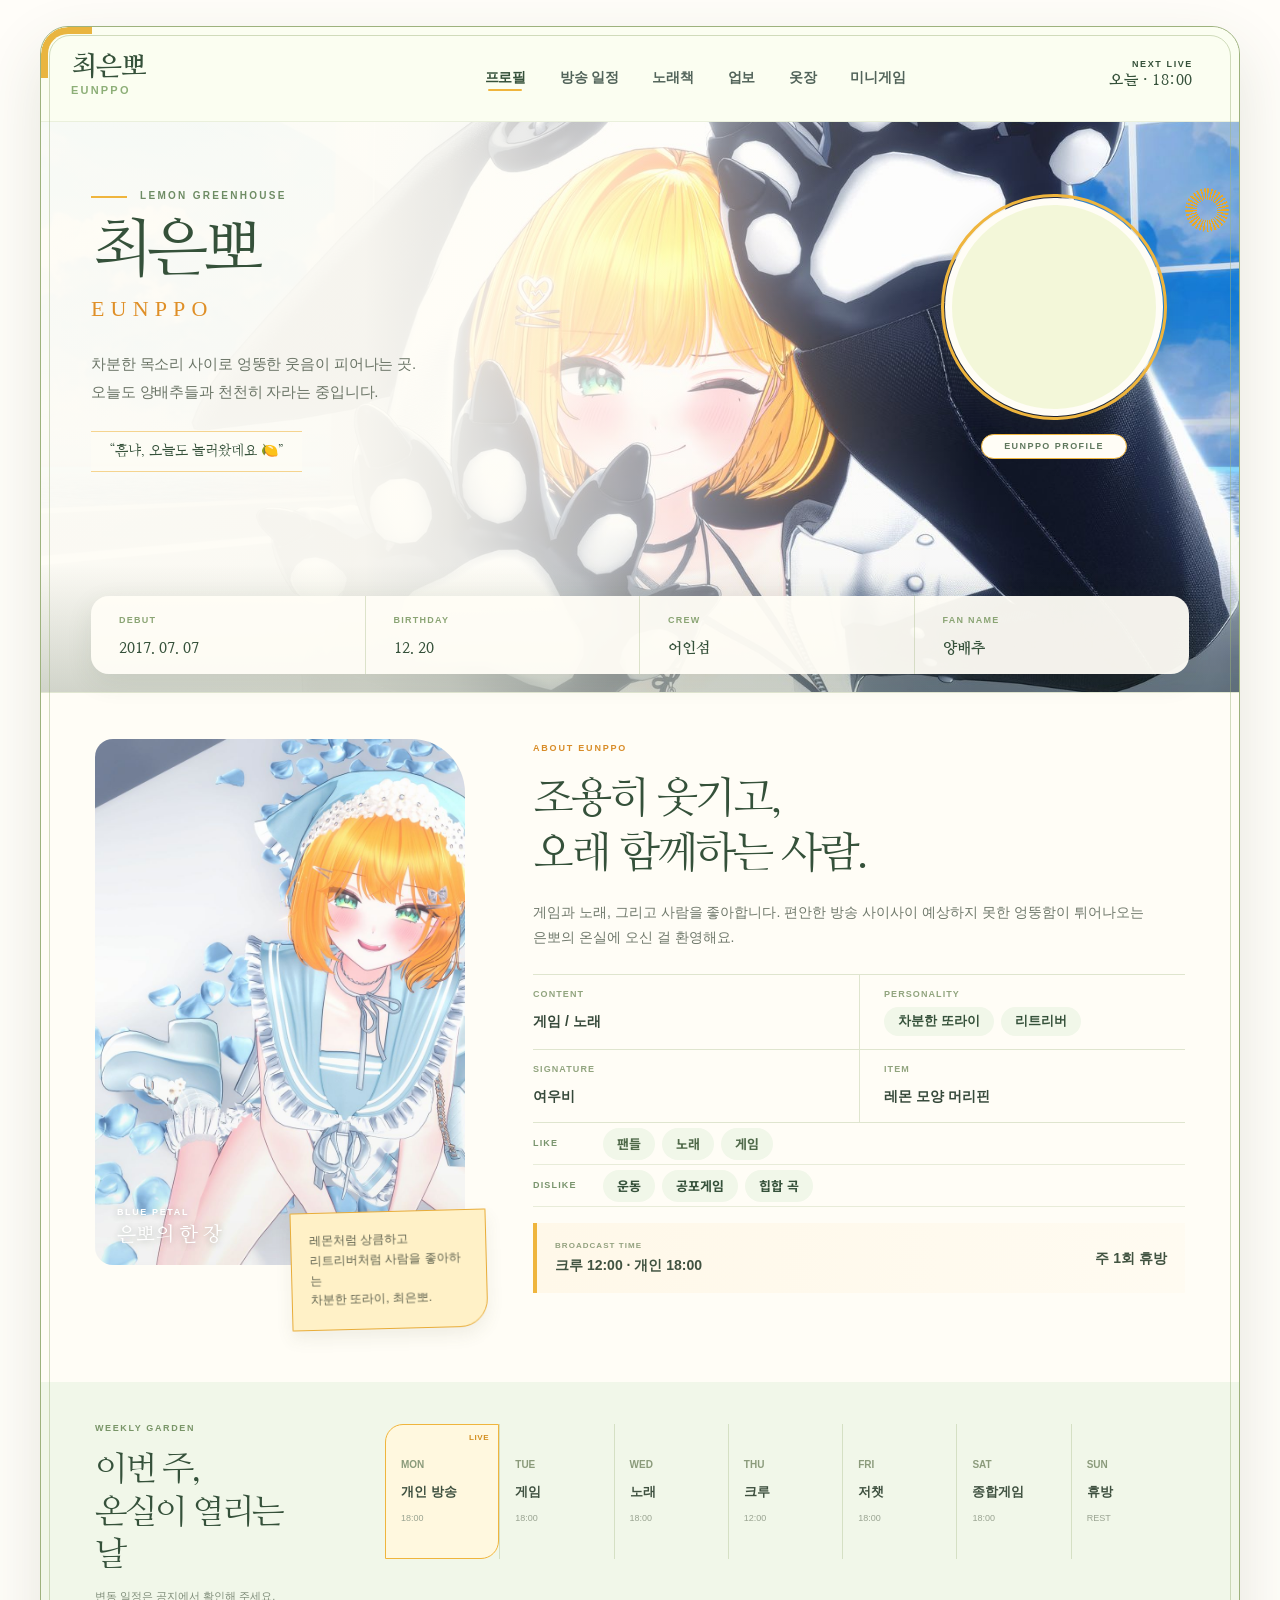
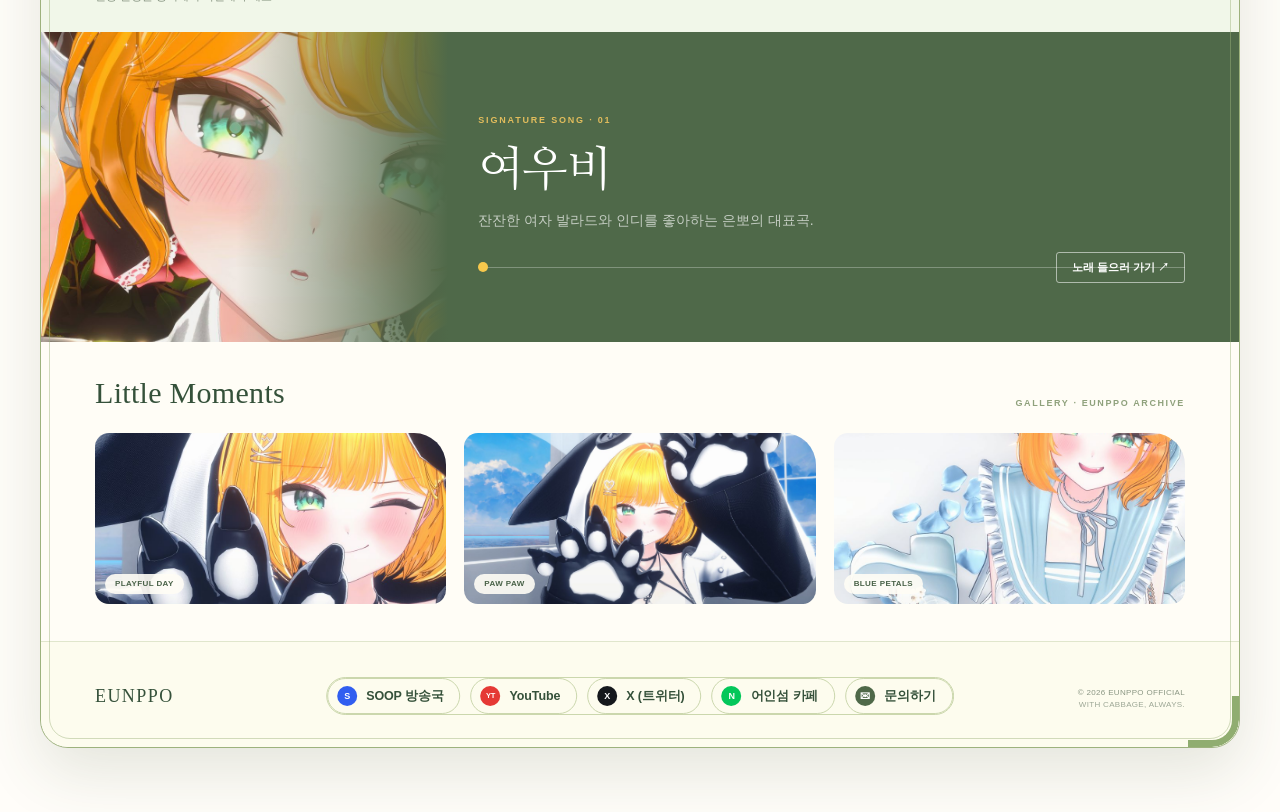
==== commit eeb43ad5: "Add files via upload" ====
--- a/index.html
+++ b/index.html
@@ -380,6 +380,7 @@
         <a class="lbtn" id="link-youtube" href="https://www.youtube.com/@eunppo1220" target="_blank" rel="noreferrer"><span class="l-ic yt">YT</span>YouTube</a>
         <a class="lbtn" id="link-x" href="https://x.com/eunppo04" target="_blank" rel="noreferrer"><span class="l-ic xx">X</span>X (트위터)</a>
         <a class="lbtn" id="link-cafe" href="https://cafe.naver.com/fishmanisland" target="_blank" rel="noreferrer"><span class="l-ic cafe">N</span>어인섬 카페</a>
+        <button class="lbtn lbtn-ask" type="button" onclick="openInquiry()"><span class="l-ic ask">✉</span>문의하기</button>
       </div>
     </section>
     <span class="footer-copy">© 2026 EUNPPO OFFICIAL<br><span class="biz">WITH CABBAGE, ALWAYS.</span></span>
--- a/eunppo-profile-final.css
+++ b/eunppo-profile-final.css
@@ -221,7 +221,6 @@
 
 .profile-sheet .site-nav .ntab.active{color:var(--ep-ink) !important}
 
-.profile-sheet .site-nav a[href="./dress/"],
 .profile-sheet .site-nav button.ntab{display:none !important}
 
 /* hero */
--- a/eunppo-tweaks.css
+++ b/eunppo-tweaks.css
@@ -89,6 +89,25 @@
 }
 
 /* narrow screens: the footer stacks so pills never sit on the copyright */
+/* the fifth pill needs the footer to stack a little earlier */
+@media(max-width:900px){
+  .profile-sheet>footer{
+    display:flex !important; flex-direction:column !important; align-items:center !important;
+    gap:14px !important; height:auto !important; min-height:0 !important;
+    padding:26px 18px 24px !important;
+  }
+  .profile-sheet>footer>.moments-links,
+  .profile-sheet>footer>.moments-links .l-grid{
+    position:static !important; transform:none !important;
+    width:100% !important; height:auto !important; min-height:0 !important;
+  }
+  .profile-sheet>footer>.moments-links .l-grid{
+    flex-wrap:wrap !important; justify-content:center !important; gap:8px !important;
+  }
+  .profile-sheet>footer>.footer-copy{ position:static !important; transform:none !important; text-align:center !important; }
+  .profile-sheet>footer::before{ display:none !important; }
+}
+
 @media(max-width:640px){
   .profile-sheet>footer{
     display:flex !important; flex-direction:column !important; align-items:center !important;
@@ -106,3 +125,29 @@
   .profile-sheet>footer>.footer-copy{ position:static !important; transform:none !important; text-align:center !important; }
   .profile-sheet>footer::before{ display:none !important; }
 }
+
+/* ── inquiry button in the footer link row (the nav button stays hidden by design) ── */
+.profile-sheet .moments-links .lbtn-ask{
+  cursor:pointer !important;
+  font-family:inherit !important;
+}
+.profile-sheet .moments-links .l-ic.ask{ background:var(--ep-forest) !important; font-size:10px !important; }
+
+/* category pages: a single centred button above the footer */
+.sub-ask{
+  display:flex; justify-content:center;
+  padding:6px 0 22px;
+}
+.sub-ask .lbtn-ask{
+  display:inline-flex; align-items:center; gap:9px;
+  height:36px; padding:0 18px 0 9px;
+  border:1px solid var(--ep-line); border-radius:999px;
+  background:var(--ep-paper-soft); color:var(--ep-ink);
+  font:700 12.5px/1 var(--font-body,Pretendard,sans-serif);
+  cursor:pointer; transition:background .18s ease,border-color .18s ease,transform .18s ease;
+}
+.sub-ask .lbtn-ask:hover{ background:var(--ep-paper); border-color:var(--ep-yellow); transform:translateY(-2px); }
+.sub-ask .l-ic{
+  display:grid; place-items:center; width:20px; height:20px;
+  border-radius:50%; background:var(--ep-forest); color:#fff; font:800 10px/1 Arial,sans-serif;
+}
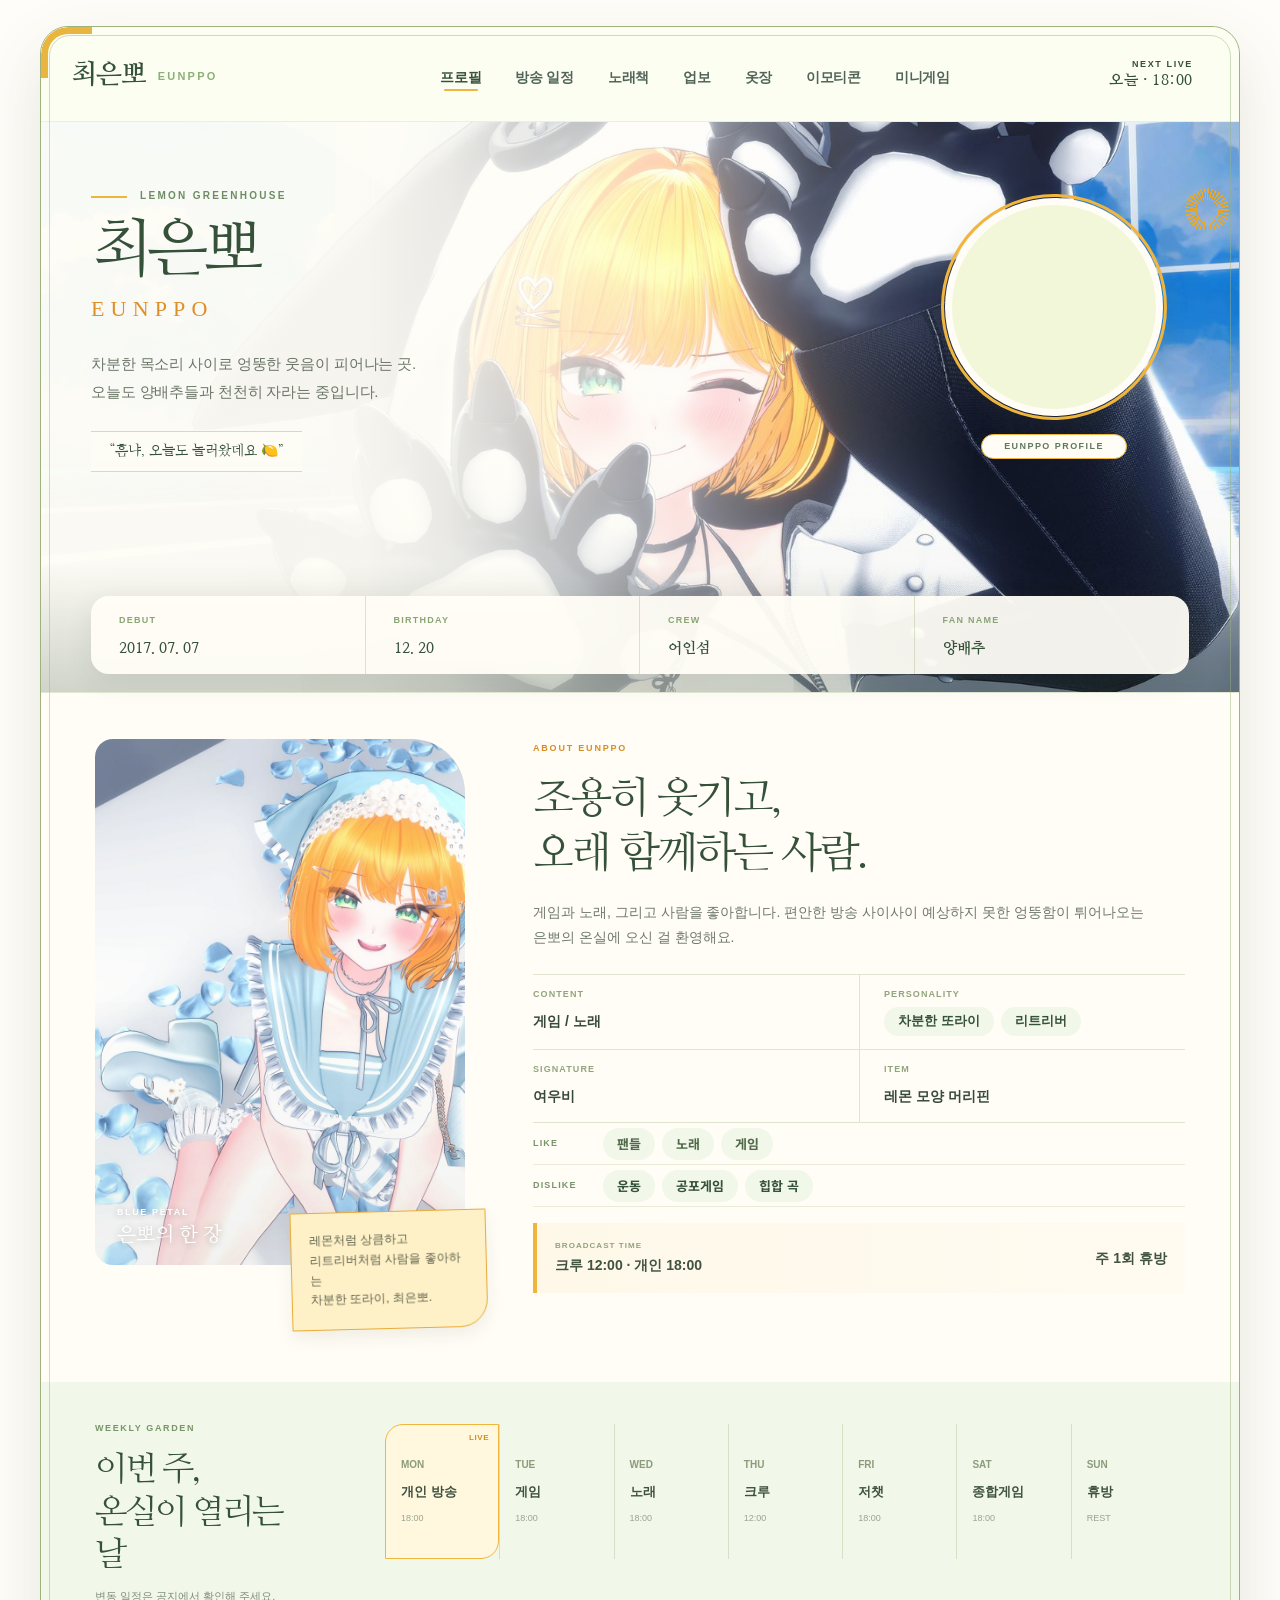
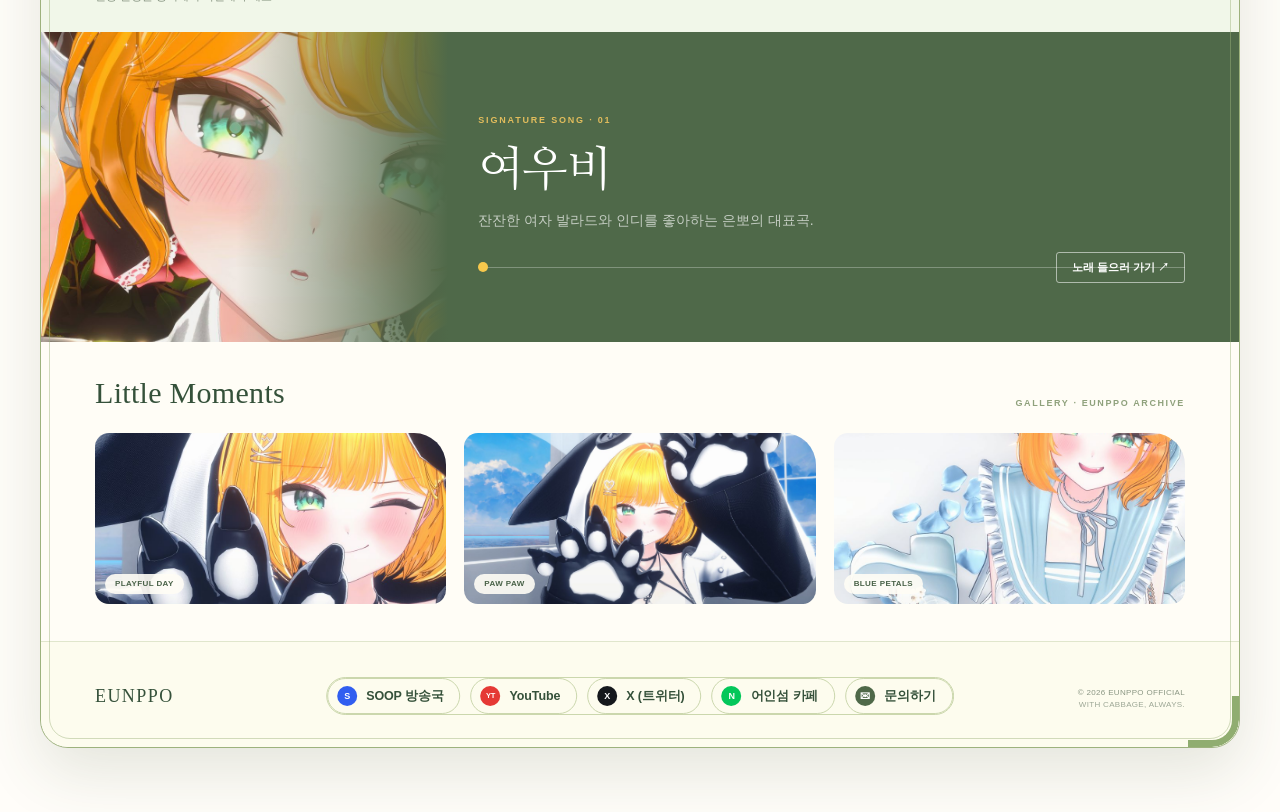
==== commit a9bbf14e: "Add files via upload" ====
--- a/index.html
+++ b/index.html
@@ -272,12 +272,13 @@
   </div>
 
 <nav class="nav site-nav"><div class="nav-inner">
-      <a class="nav-logo" href="./"><img id="navAvatar" class="nav-ava" alt="" referrerpolicy="no-referrer" onerror="this.style.display='none'"><span class="nav-name">최은뽀<span class="lg-en">EUNPPO</span></span></a>
+      <a class="nav-logo" href="./">최은뽀<span class="lg-en">EUNPPO</span></a>
       <a href="./" class="ntab active"><svg viewBox="0 0 24 24" fill="none" stroke="currentColor" stroke-width="1.8" stroke-linecap="round" stroke-linejoin="round"><circle cx="12" cy="12" r="7.5"/><path d="M12 4.5V2.8M14.6 5.2c1.6-1.4 3.6-1.6 3.6-1.6s-.4 2-2 3.2"/></svg>프로필</a>
       <a href="./schedule/" class="ntab"><svg viewBox="0 0 24 24" fill="none" stroke="currentColor" stroke-width="1.8" stroke-linecap="round" stroke-linejoin="round"><rect x="3.5" y="5" width="17" height="15.5" rx="3"/><path d="M8 3.5v3M16 3.5v3M3.5 10h17"/></svg>방송 일정</a>
       <a href="./song/" class="ntab"><svg viewBox="0 0 24 24" fill="none" stroke="currentColor" stroke-width="1.8" stroke-linecap="round" stroke-linejoin="round"><circle cx="7.5" cy="17.5" r="3"/><circle cx="17.5" cy="15.5" r="3"/><path d="M10.5 17.5V6.5l10-2v11"/></svg>노래책</a>
       <a href="./work/" class="ntab"><svg viewBox="0 0 24 24" fill="none" stroke="currentColor" stroke-width="1.8" stroke-linecap="round" stroke-linejoin="round"><rect x="5" y="4.5" width="14" height="16" rx="2.5"/><path d="M9.5 3.5h5v3h-5z"/><path d="M9 13l2.2 2.2L15.5 11"/></svg>업보</a>
       <a href="./dress/" class="ntab"><svg viewBox="0 0 24 24" fill="none" stroke="currentColor" stroke-width="1.8" stroke-linecap="round" stroke-linejoin="round"><path d="M12 4.2a1.9 1.9 0 0 0-1.6 2.9L12 9l1.6-1.9A1.9 1.9 0 0 0 12 4.2z"/><path d="M12 9l7.2 4.6a2 2 0 0 1 .9 1.7v2.9a1.6 1.6 0 0 1-1.6 1.6H5.5A1.6 1.6 0 0 1 3.9 18.2v-2.9a2 2 0 0 1 .9-1.7L12 9z"/></svg>옷장</a>
+      <a href="./emoticon/" class="ntab"><svg viewBox="0 0 24 24" fill="none" stroke="currentColor" stroke-width="1.8" stroke-linecap="round" stroke-linejoin="round"><rect x="3.6" y="4.6" width="16.8" height="14.8" rx="3.4"/><circle cx="9" cy="10" r="1.15" fill="currentColor" stroke="none"/><circle cx="15" cy="10" r="1.15" fill="currentColor" stroke="none"/><path d="M8.8 14.2a4 4 0 0 0 6.4 0"/></svg>이모티콘</a>
       <a href="./game/" class="ntab"><svg viewBox="0 0 24 24" fill="none" stroke="currentColor" stroke-width="1.8" stroke-linecap="round" stroke-linejoin="round"><rect x="4" y="4" width="16" height="16" rx="4.5"/><circle cx="9" cy="9" r="1.4" fill="currentColor" stroke="none"/><circle cx="15" cy="9" r="1.4" fill="currentColor" stroke="none"/><circle cx="9" cy="15" r="1.4" fill="currentColor" stroke="none"/><circle cx="15" cy="15" r="1.4" fill="currentColor" stroke="none"/></svg>미니게임</a>
       <button class="ntab" type="button" onclick="openInquiry()"><svg viewBox="0 0 24 24" fill="none" stroke="currentColor" stroke-width="1.8" stroke-linecap="round" stroke-linejoin="round"><path d="M20 12a8 8 0 1 0-3.1 6.3L20.5 19l-.8-3.4A8 8 0 0 0 20 12z"/></svg>문의</button>
     </div></nav>
--- a/eunppo-profile-final.css
+++ b/eunppo-profile-final.css
@@ -608,7 +608,7 @@
   margin:0 !important;
   border:0 !important;
   border-radius:18px 54px 18px 18px !important;
-  background:url("./assets/photo-1.jpg") 50% 50%/cover no-repeat !important;
+  background:var(--img-cc, url("./assets/photo-1.jpg")) 50% 50%/cover no-repeat !important;
   box-shadow:none !important;
   overflow:visible !important;
 }
@@ -724,7 +724,7 @@
   height:526px;
   overflow:hidden;
   border-radius:18px 54px 18px 18px;
-  background:url("./assets/photo-1.jpg") 50% 50%/cover no-repeat;
+  background:var(--img-cc, url("./assets/photo-1.jpg")) 50% 50%/cover no-repeat;
 }
 
 body.is-profile .profile-sheet .profile-photo #cc-media{
--- a/eunppo-tweaks.css
+++ b/eunppo-tweaks.css
@@ -62,17 +62,18 @@
 
 /* ── category pages: legacy variable names aliased to the approved palette ── */
 :root{
-  --main:var(--ep-week); --sub:var(--ep-week);
-  --main-light:var(--ep-paper-soft); --main-dark:var(--ep-leaf);
-  --main-deep:var(--ep-ink); --logo:var(--ep-ink);
-  --sub-mid:var(--ep-leaf); --sub-deep:var(--ep-forest);
-  --accent:var(--ep-yellow);
-  --bg:var(--ep-paper); --sheet:var(--ep-paper);
-  --card:var(--ep-paper-soft); --card2:var(--ep-week);
-  --text:var(--ep-ink); --text-mid:var(--ep-body); --text-soft:var(--ep-muted);
-  --ink-on-dark:var(--ep-paper);
-  --line:var(--ep-line);
-  --line-soft:color-mix(in srgb, var(--ep-line) 55%, transparent);
+  /* Literal fallbacks so pages that do not load the profile sheet (admin) still get colours. */
+  --main:var(--ep-week, #f1f7e9); --sub:var(--ep-week, #f1f7e9);
+  --main-light:var(--ep-paper-soft, #fdfcee); --main-dark:var(--ep-leaf, #9db27d);
+  --main-deep:var(--ep-ink, #35513a); --logo:var(--ep-ink, #35513a);
+  --sub-mid:var(--ep-leaf, #9db27d); --sub-deep:var(--ep-forest, #4f6949);
+  --accent:var(--ep-yellow, #efb53d);
+  --bg:var(--ep-paper, #fffdf6); --sheet:var(--ep-paper, #fffdf6);
+  --card:var(--ep-paper-soft, #fdfcee); --card2:var(--ep-week, #f1f7e9);
+  --text:var(--ep-ink, #35513a); --text-mid:var(--ep-body, #566253); --text-soft:var(--ep-muted, #84907e);
+  --ink-on-dark:var(--ep-paper, #fffdf6);
+  --line:var(--ep-line, #cbd7ad);
+  --line-soft:color-mix(in srgb, var(--ep-line, #cbd7ad) 55%, transparent);
 }
 
 @media(max-width:960px){
@@ -151,3 +152,19 @@
   display:grid; place-items:center; width:20px; height:20px;
   border-radius:50%; background:var(--ep-forest); color:#fff; font:800 10px/1 Arial,sans-serif;
 }
+
+
+/* ── 은뽀 커서 (윈도우 .ani 1프레임 → 48px PNG, 알파·핫스팟 유지) ── */
+/* Browsers cannot use .ani, so each cursor ships as a transparent PNG with its hotspot. */
+html, body{ cursor:url('/assets/cursor/default.png') 4 4, auto; }
+a, button, .ntab, .lbtn, .theme-switch, .tab-btn, .gt, .ct, .pg, .cal-nav, .adv-btn, .game-tab, .lg-btn, .jb-stick, .viewer-card, .poster, .album, .cal-cell.has, .up-item, input[type=checkbox], input[type=radio], input[type=color], label, select, summary{ cursor:url('/assets/cursor/pointer.png') 4 4, pointer; }
+input[type=text], input[type=url], input[type=email], input[type=password], input[type=number], input[type=search], input[type=date], textarea, .input, .search-box, .iq-input{ cursor:url('/assets/cursor/text.png') 8 7, text; }
+.spinner, [aria-busy='true']{ cursor:url('/assets/cursor/progress.png') 4 4, progress; }
+button:disabled, .disabled, [aria-disabled='true']{ cursor:url('/assets/cursor/not-allowed.png') 5 5, not-allowed; }
+.avatar, #avatarWrap, .nav-ava, .profile-sheet .avatar, .profile-sheet #avatarWrap{ cursor:url('/assets/cursor/alias.png') 4 4, pointer !important; }
+.delete-btn{ cursor:url('/assets/cursor/context-menu.png') 16 8, pointer; }
+input[type=range]{ cursor:url('/assets/cursor/ew-resize.png') 7 3, ew-resize; }
+
+/* No black flash before the palette resolves: the canvas is painted immediately. */
+html{ background:#fffdf6; }
+body.dark html, html:has(body.dark){ background:#121712; }
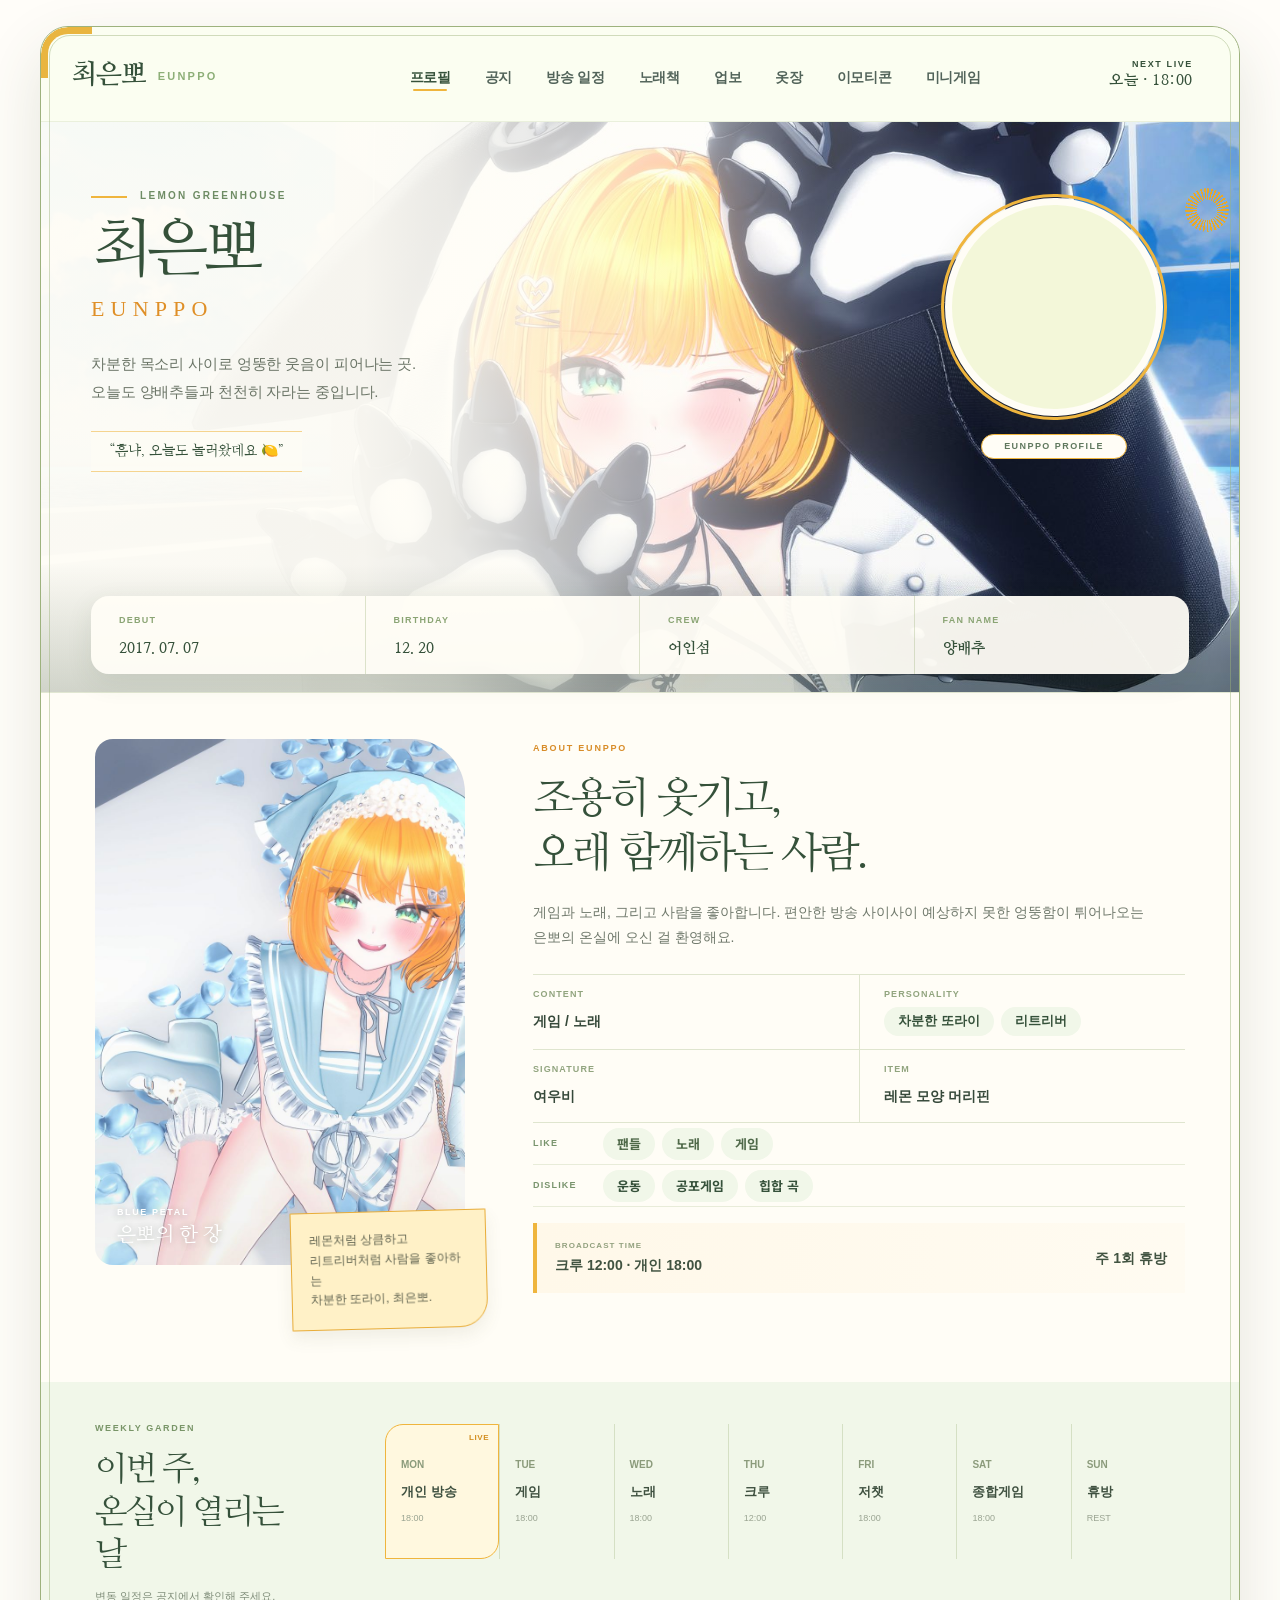
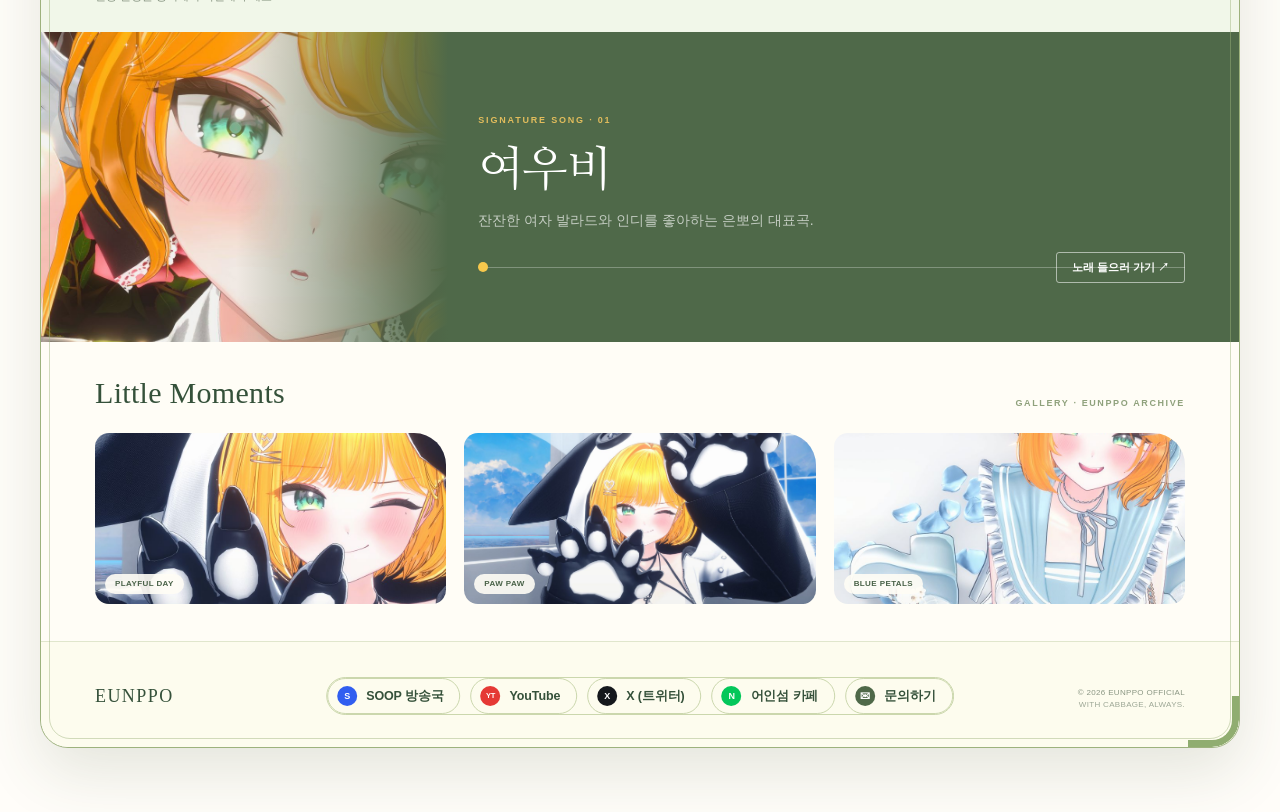
==== commit 5255fb36: "Add files via upload" ====
--- a/index.html
+++ b/index.html
@@ -274,6 +274,7 @@
 <nav class="nav site-nav"><div class="nav-inner">
       <a class="nav-logo" href="./">최은뽀<span class="lg-en">EUNPPO</span></a>
       <a href="./" class="ntab active"><svg viewBox="0 0 24 24" fill="none" stroke="currentColor" stroke-width="1.8" stroke-linecap="round" stroke-linejoin="round"><circle cx="12" cy="12" r="7.5"/><path d="M12 4.5V2.8M14.6 5.2c1.6-1.4 3.6-1.6 3.6-1.6s-.4 2-2 3.2"/></svg>프로필</a>
+      <a href="./notice/" class="ntab"><svg viewBox="0 0 24 24" fill="none" stroke="currentColor" stroke-width="1.8" stroke-linecap="round" stroke-linejoin="round"><rect x="4.2" y="3.6" width="15.6" height="16.8" rx="3"/><path d="M8 8.4h8M8 12h8M8 15.6h5"/></svg>공지</a>
       <a href="./schedule/" class="ntab"><svg viewBox="0 0 24 24" fill="none" stroke="currentColor" stroke-width="1.8" stroke-linecap="round" stroke-linejoin="round"><rect x="3.5" y="5" width="17" height="15.5" rx="3"/><path d="M8 3.5v3M16 3.5v3M3.5 10h17"/></svg>방송 일정</a>
       <a href="./song/" class="ntab"><svg viewBox="0 0 24 24" fill="none" stroke="currentColor" stroke-width="1.8" stroke-linecap="round" stroke-linejoin="round"><circle cx="7.5" cy="17.5" r="3"/><circle cx="17.5" cy="15.5" r="3"/><path d="M10.5 17.5V6.5l10-2v11"/></svg>노래책</a>
       <a href="./work/" class="ntab"><svg viewBox="0 0 24 24" fill="none" stroke="currentColor" stroke-width="1.8" stroke-linecap="round" stroke-linejoin="round"><rect x="5" y="4.5" width="14" height="16" rx="2.5"/><path d="M9.5 3.5h5v3h-5z"/><path d="M9 13l2.2 2.2L15.5 11"/></svg>업보</a>
--- a/eunppo-tweaks.css
+++ b/eunppo-tweaks.css
@@ -74,6 +74,12 @@
   --ink-on-dark:var(--ep-paper, #fffdf6);
   --line:var(--ep-line, #cbd7ad);
   --line-soft:color-mix(in srgb, var(--ep-line, #cbd7ad) 55%, transparent);
+}
+
+@media(max-width:1180px){
+  /* eight tabs need the whole bar; NEXT LIVE also shows in the stat strip below */
+  .profile-sheet .mast-chrome .addr{ display:none !important; }
+  .profile-sheet .site-nav .nav-inner{ padding-right:16px !important; }
 }
 
 @media(max-width:960px){
